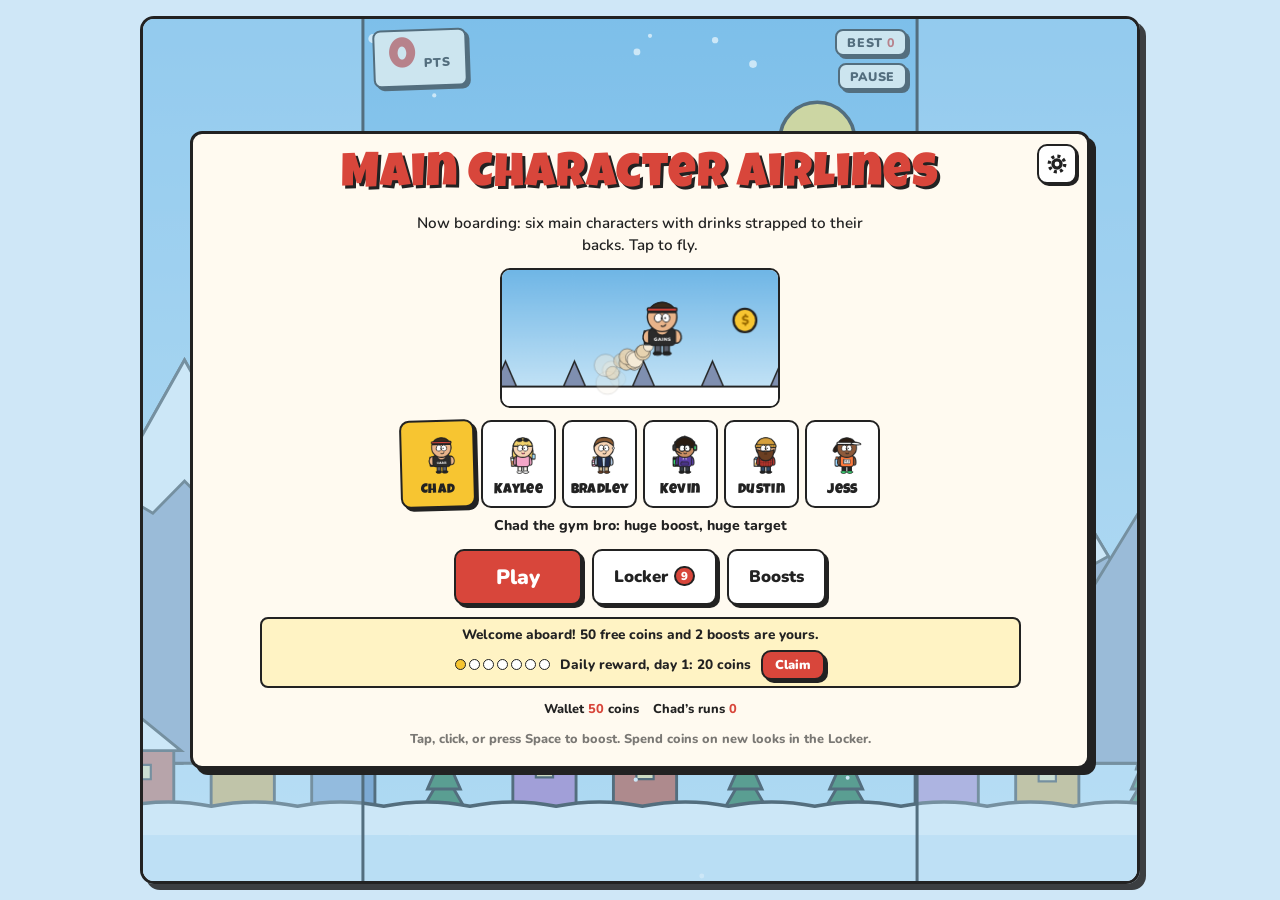
==== index.html @ 9da39dc7 "Playtest build 2026-10-19 03:06" ====
<!doctype html>
<html lang="en">
<head>
<meta charset="utf-8">
<meta name="viewport" content="width=device-width, initial-scale=1, maximum-scale=1, viewport-fit=cover, user-scalable=no">
<title>Main Character Airlines</title>
<meta name="description" content="A one-button arcade game: pick a meme character, strap a drink to your back and fly.">
<meta name="theme-color" content="#6fb6e6">
<link rel="icon" href="icon-512.png" type="image/png">
<link rel="apple-touch-icon" href="icon-512.png">
<link rel="manifest" href="manifest.webmanifest">
<link rel="stylesheet" href="fonts/fonts.css">
<style>
  html { box-sizing: border-box; color-scheme: light; padding-top: env(safe-area-inset-top, 0px); padding-bottom: env(safe-area-inset-bottom, 0px); }
  body { margin: 0; font: 14px system-ui, sans-serif; }
  img { max-width: 100%; }
  [hidden] { display: none !important; }
</style>

<script src="platform.js"></script>
</head>
<body>
<style>
  /* Layout: one full-height construction-paper ski town; HUD paper tags float top, cards float centre. Single committed bright look. */
  :root {
    --sky: #8ec9ee;
    --snow: #ffffff;
    --ink: #222222;
    --paper: #fffaf0;
    --red: #d8463b;
    --gold: #f7c531;
    --muted: #8a8478;
    --font-display: "Luckiest Guy", "Arial Black", Impact, sans-serif;
    --font-body: "Nunito", "Trebuchet MS", system-ui, sans-serif;
    color-scheme: light;
  }
  html, body { height: 100%; }
  /* No double-tap zoom anywhere (menus and lists are their own scroll areas, which don't inherit
     it from the stage). Scrolling still works. */
  html, body, * { touch-action: manipulation; }
  body {
    background: #cfe7f7;
    color: var(--ink);
    font-family: var(--font-body);
    padding-left: max(16px, env(safe-area-inset-left, 0px));
    padding-right: max(16px, env(safe-area-inset-right, 0px));
    padding-block: 16px;
    box-sizing: border-box;
    overflow: hidden;
  }
  .stage {
    position: relative;
    height: 100%;
    max-width: 1000px;
    margin: 0 auto;
    border-radius: 14px;
    overflow: hidden;
    touch-action: manipulation;
    user-select: none;
    -webkit-user-select: none;
    cursor: pointer;
    border: 3px solid var(--ink);
    box-shadow: 6px 6px 0 rgba(34, 34, 34, 0.85);
    box-sizing: border-box;
  }
  canvas#cv { display: block; width: 100%; height: 100%; }
  .hud {
    position: absolute;
    top: 12px; left: 12px; right: 12px;
    display: flex;
    justify-content: space-between;
    align-items: flex-start;
    gap: 10px;
    pointer-events: none;
  }
  .tag {
    background: var(--paper);
    border: 2.5px solid var(--ink);
    border-radius: 8px;
    box-shadow: 3px 3px 0 var(--ink);
  }
  .score {
    display: flex;
    align-items: baseline;
    gap: 8px;
    padding: 4px 14px 2px;
    transform: rotate(-2deg);
  }
  .score strong {
    font-family: var(--font-display);
    font-weight: 400;
    font-size: clamp(1.9rem, 6vw, 2.7rem);
    line-height: 1.1;
    color: var(--red);
    font-variant-numeric: tabular-nums;
  }
  .score span { font-weight: 900; font-size: 0.78rem; letter-spacing: 0.08em; text-transform: uppercase; }
  .meta { display: flex; flex-direction: column; align-items: flex-end; gap: 7px; }
  .meta .tag {
    padding: 3px 10px;
    font-size: 0.78rem;
    font-weight: 900;
    letter-spacing: 0.05em;
    text-transform: uppercase;
    font-variant-numeric: tabular-nums;
  }
  .meta b { color: var(--red); }
  .streak { background: var(--gold); transform: rotate(2deg); }
  .streak b { color: var(--ink); }
  .sound { pointer-events: auto; font: inherit; color: var(--ink); cursor: pointer; }
  .hud .left, .hud .meta .tag:not(.sound) { transition: opacity 0.18s ease; }
  .hud.dim .left, .hud.dim .meta .tag:not(.sound) { opacity: 0.25; }
  .card {
    position: absolute;
    inset: 0;
    display: grid;
    place-items: center;
    padding: 16px;
    overflow-y: auto;
    background: rgba(142, 201, 238, 0.45);
  }
  .card-inner {
    display: flex;
    flex-direction: column;
    align-items: center;
    gap: 12px;
    text-align: center;
    width: min(100%, 900px);
    box-sizing: border-box;
    padding: 18px 16px;
    background: var(--paper);
    border: 3px solid var(--ink);
    border-radius: 12px;
    box-shadow: 6px 6px 0 var(--ink);
  }
  #overCard .card-inner { width: min(100%, 560px); }
  .card h1, .card h2 {
    font-family: var(--font-display);
    font-weight: 400;
    margin: 0;
    line-height: 1;
    text-wrap: balance;
    letter-spacing: 0.02em;
  }
  .card h1 { font-size: clamp(2rem, 7vw, 3rem); color: var(--red); text-shadow: 3px 3px 0 var(--ink); }
  .card h2 { font-size: clamp(1.5rem, 6vw, 2.1rem); }
  .card p { margin: 0; font-size: 0.98rem; line-height: 1.45; max-width: 52ch; font-weight: 600; }
  .card .quip { font-style: italic; opacity: 0.8; margin-top: -4px; }
  .label { font-weight: 900; font-size: 0.72rem; letter-spacing: 0.1em; text-transform: uppercase; opacity: 0.7; }
  .setup {
    display: grid;
    grid-template-columns: minmax(0, 1fr);
    gap: 16px;
    width: 100%;
  }
  @media (min-width: 760px) { .setup { grid-template-columns: minmax(0, 1fr) minmax(0, 1.1fr); align-items: start; } }
  .side { display: flex; flex-direction: column; gap: 8px; min-width: 0; }
  .crew { display: grid; grid-template-columns: repeat(6, minmax(0, 1fr)); gap: 6px; width: 100%; max-width: 480px; }
  .pick {
    display: flex;
    flex-direction: column;
    align-items: center;
    gap: 1px;
    padding: 6px 4px 8px;
    font: inherit;
    color: var(--ink);
    background: #fff;
    border: 2.5px solid var(--ink);
    border-radius: 10px;
    cursor: pointer;
    transition: transform 0.12s ease;
    min-width: 0;
  }
  .pick canvas { width: 48px; height: 54px; }
  .pick strong { font-family: var(--font-display); font-weight: 400; font-size: 0.85rem; letter-spacing: 0.03em; line-height: 1.1; max-width: 100%; overflow-wrap: anywhere; }
  .pick em { font-style: normal; font-size: 0.66rem; font-weight: 900; text-transform: uppercase; letter-spacing: 0.08em; color: var(--red); }
  .pick small { font-size: 0.7rem; font-weight: 700; line-height: 1.25; opacity: 0.75; }
  .pick:hover { transform: translateY(-2px); }
  .pick[aria-pressed="true"] { background: var(--gold); box-shadow: 3px 3px 0 var(--ink); transform: rotate(-1.5deg); }
  @media (max-width: 420px) {
    .crew { grid-template-columns: repeat(3, minmax(0, 1fr)); max-width: 300px; }
    .pick { padding: 3px 2px 5px; }
    .pick canvas { width: 40px; height: 45px; }
    .pick strong { font-size: 0.7rem; overflow-wrap: normal; letter-spacing: 0; }
  }
  .card { overflow-x: hidden; }
  .card .tagline { font-size: 0.95rem; }
  .slot { display: flex; justify-content: center; width: 100%; }
  .card .who { font-size: 0.88rem; font-weight: 800; margin: -4px 0 0; }
  .go.big { font-size: 1.3rem; padding: 12px 40px; }
  .locker-head { display: flex; justify-content: space-between; align-items: center; gap: 12px; width: 100%; }
  .tabs { overflow-x: auto; scrollbar-width: none; }
  .tabs::-webkit-scrollbar { display: none; }
  .tab { flex: none; }
  .stage { -webkit-tap-highlight-color: transparent; }
  body { -webkit-user-select: none; user-select: none; -webkit-touch-callout: none; }
  textarea { -webkit-user-select: text; user-select: text; }
  .card-inner.narrow { width: min(100%, 440px); }
  .settings { display: grid; grid-template-columns: repeat(3, minmax(0, 1fr)); gap: 8px; width: 100%; }
  @media (max-width: 420px) { .settings { grid-template-columns: 1fr; } }
  .settings .ghost { font-size: 0.9rem; padding: 10px 8px; }
  .settings .ghost[aria-pressed="false"] { background: #ece7dc; color: var(--muted); }
  .card .stats { font-size: 0.8rem; font-weight: 700; opacity: 0.75; font-variant-numeric: tabular-nums; }
  .more { width: 100%; text-align: left; font-size: 0.85rem; font-weight: 700; }
  .more summary { cursor: pointer; font-weight: 900; padding: 4px 0; }
  .card .more p { font-size: 0.82rem; margin: 6px 0 0; max-width: none; }
  .more textarea {
    width: 100%;
    box-sizing: border-box;
    height: 70px;
    margin: 8px 0;
    padding: 6px;
    font: 600 0.75rem/1.3 ui-monospace, Menlo, Consolas, monospace;
    color: var(--ink);
    background: #ffffff;
    border: 2px solid var(--ink);
    border-radius: 8px;
    resize: vertical;
  }
  .links { display: flex; flex-wrap: wrap; gap: 14px; justify-content: center; }
  .link { font: inherit; font-weight: 800; font-size: 0.85rem; background: none; border: 0; padding: 4px; color: var(--ink); text-decoration: underline; cursor: pointer; }
  .link.danger { color: var(--red); }
  .card .note { font-size: 0.82rem; font-weight: 800; color: var(--red); min-height: 1.1em; }
  .info { text-align: left; max-height: 50vh; overflow-y: auto; width: 100%; }
  .card .info p { font-size: 0.88rem; line-height: 1.5; margin: 0 0 10px; max-width: none; }
  .link:focus-visible, .more summary:focus-visible, .more textarea:focus-visible { outline: 3px solid var(--red); outline-offset: 2px; }
  .ch.place { flex-direction: row; gap: 10px; align-items: flex-start; }
  .place canvas.thumb { width: 96px; height: 54px; flex: none; border: 2px solid var(--ink); border-radius: 6px; }
  .place-body { display: flex; flex-direction: column; gap: 4px; min-width: 0; flex: 1; }
  .row-left { display: flex; flex-wrap: wrap; gap: 6px; margin-top: 2px; }
  .row-left .go, .row-left .ghost { font-size: 0.82rem; padding: 6px 12px; box-shadow: 2px 2px 0 var(--ink); }
  #infoActions:empty { display: none; }
  .adbtn {
    display: inline-flex;
    align-items: center;
    gap: 8px;
    font: inherit;
    font-weight: 900;
    font-size: 1rem;
    padding: 10px 18px;
    color: var(--ink);
    background: var(--gold);
    border: 2.5px solid var(--ink);
    border-radius: 10px;
    box-shadow: 3px 3px 0 var(--ink);
    cursor: pointer;
  }
  .adbtn:active { transform: translate(2px, 2px); box-shadow: 1px 1px 0 var(--ink); }
  .adbtn:focus-visible { outline: 3px solid var(--red); outline-offset: 3px; }
  .trackbtn {
    align-self: flex-start;
    font: inherit;
    font-weight: 800;
    font-size: 0.78rem;
    padding: 5px 12px;
    color: var(--ink);
    background: #ffffff;
    border: 2px solid var(--ink);
    border-radius: 999px;
    cursor: pointer;
  }
  .trackbtn.on { background: var(--gold); box-shadow: 2px 2px 0 var(--ink); }
  .trackbtn:focus-visible { outline: 3px solid var(--red); outline-offset: 2px; }
  .card .chhint { font-size: 0.8rem; margin: 0; max-width: none; opacity: 0.8; }
  .card .tracking { display: flex; align-items: center; gap: 8px; flex-wrap: wrap; justify-content: center; font-size: 0.82rem; font-weight: 800; margin: -4px 0 0; max-width: none; }
  .adtag { font-size: 0.65rem; letter-spacing: 0.08em; color: #ffffff; background: var(--ink); border-radius: 4px; padding: 2px 5px; }
  body.capture { padding: 0 !important; }
  .capture .stage { border: 0; border-radius: 0; box-shadow: none; max-width: none; }
  .capture-clean .hud, .capture-clean .card { display: none !important; }
  @media (max-width: 420px) { .place canvas.thumb { width: 72px; height: 41px; } }
  .custom { text-align: left; gap: 10px; }
  #preview {
    display: block;
    width: 280px;
    max-width: 100%;
    aspect-ratio: 280 / 140;
    height: auto;
    align-self: center;
    border: 2.5px solid var(--ink);
    border-radius: 10px;
    box-sizing: border-box;
  }
  .bank {
    align-self: center;
    font-size: 0.8rem;
    font-weight: 800;
    font-variant-numeric: tabular-nums;
    display: flex;
    gap: 6px;
    align-items: center;
    flex-wrap: wrap;
    justify-content: center;
  }
  .bank b { color: var(--red); }
  .bank { flex-direction: column; gap: 4px; }
  .bankrow { display: flex; gap: 6px; align-items: center; flex-wrap: wrap; justify-content: center; }
  .meter { width: 120px; height: 8px; border: 2px solid var(--ink); border-radius: 999px; background: #fff; overflow: hidden; }
  .meter i { display: block; height: 100%; background: var(--gold); }
  .tabs { display: flex; gap: 4px; border-bottom: 2.5px solid var(--ink); }
  .tab {
    font: inherit;
    font-weight: 900;
    font-size: 0.82rem;
    padding: 6px 12px 4px;
    color: var(--ink);
    background: #eee6d6;
    border: 2.5px solid var(--ink);
    border-bottom: 0;
    border-radius: 8px 8px 0 0;
    cursor: pointer;
    margin-bottom: -2.5px;
  }
  .tab[aria-selected="true"] { background: var(--paper); padding-bottom: 6.5px; }
  .panel { display: flex; flex-direction: column; gap: 10px; min-height: 120px; }
  .opt { display: flex; flex-direction: column; gap: 6px; }
  .chips { display: flex; flex-wrap: wrap; gap: 6px; }
  .chip {
    display: inline-flex;
    align-items: center;
    gap: 6px;
    padding: 4px 10px;
    font: inherit;
    font-weight: 800;
    font-size: 0.8rem;
    color: var(--ink);
    background: #fff;
    border: 2px solid var(--ink);
    border-radius: 999px;
    cursor: pointer;
  }
  .chip[aria-pressed="true"] { background: var(--gold); box-shadow: 2px 2px 0 var(--ink); }
  .chip.locked { background: #ece7dc; color: var(--muted); border-style: dashed; }
  .chip.locked .cost { color: var(--ink); font-size: 0.7rem; font-variant-numeric: tabular-nums; }
  .chip canvas { width: 40px; height: 16px; flex: none; }
  .chip canvas.coin { width: 18px; height: 18px; }
  .chip.locked canvas { opacity: 0.45; }
  .chip.locked.buyable { background: #fff4cc; border-style: solid; color: var(--ink); }
  .buybtn { margin-left: 6px; padding: 4px 12px; font-size: 0.8rem; }
  .chip.trying, .ch.trying, .tile.trying { outline: 3px solid #ffd23f; outline-offset: 1px; }
  /* Rarity: the border colour says how special a coin item is */
  .chip.r-rare { border-color: #3c7fd1; }
  .chip.r-epic { border-color: #8a4fd8; }
  .chip.r-legendary { border-color: #c99a06; background-image: linear-gradient(110deg, transparent 30%, rgba(255, 215, 64, 0.35) 45%, transparent 60%); background-size: 250% 100%; animation: shimmer 2.4s linear infinite; }
  .chip.r-rare, .chip.r-epic, .chip.r-legendary { border-width: 2.5px; }
  @keyframes shimmer { from { background-position: 120% 0; } to { background-position: -120% 0; } }
  @media (prefers-reduced-motion: reduce) { .chip.r-legendary { animation: none; } }
  .rarity-key { display: flex; flex-wrap: wrap; gap: 4px 10px; font-size: 0.68rem; font-weight: 800; color: var(--muted); padding: 0 10px 6px; }
  .rarity-key b { font-weight: 900; }
  .rarity-key .rare { color: #3c7fd1; } .rarity-key .epic { color: #8a4fd8; } .rarity-key .legendary { color: #b08300; }
  /* Colour families: one chip per item; its colours are picked from a dropdown under the list */
  .famchip.locked { border-style: dashed; }
  .chip .famn.complete { color: #2f7a46; }
  .chip.complete:not([aria-pressed="true"]):not(.famsel) { background: #eef7ea; }
  .listhead { display: flex; flex-wrap: wrap; align-items: baseline; justify-content: space-between; gap: 2px 10px; font-size: 0.75rem; font-weight: 800; }
  .listhead .readyn { color: var(--red); }
  .listhead .rarity-key { padding: 0; }
  .headbtns { display: flex; gap: 8px; align-items: center; }
  .crewtoggle { display: none; }
  @media (max-width: 480px) {
    .crewtoggle { display: inline-block; padding: 6px 12px; font-size: 0.85rem; }
    #lockerCard .side { position: relative; }
    /* Character tiles live behind the Switch button and open over the preview */
    #lockerCard .lockercrew { display: none; }
    #lockerCard .crew-open .lockercrew { display: flex; position: absolute; top: 0; left: 0; right: 0; z-index: 5; padding: 6px; box-sizing: border-box;
      background: var(--paper); border: 2.5px solid var(--ink); border-radius: 10px; box-shadow: 3px 3px 0 var(--ink); }
    #lockerCard .bank { flex-direction: row; gap: 4px 14px; }
    /* Today's deal on one line */
    .deal { flex-wrap: nowrap; text-align: left; }
    .deal strong { white-space: nowrap; }
    .deal span { flex: 1; min-width: 0; white-space: nowrap; overflow: hidden; text-overflow: ellipsis; }
    .deal button { flex: none; }
  }
  /* Phones: colour picker on one line, and no rarity key, so more items fit */
  @media (max-width: 480px) {
    .colorrow { flex-wrap: nowrap; }
    .colorrow .label { white-space: nowrap; overflow: hidden; text-overflow: ellipsis; max-width: 42%; }
    .colorrow select { flex: 1; min-width: 0; }
    .listhead .rarity-key { display: none; }
  }
  .famchip.locked.buyable { border-style: solid; }
  /* The country and colour pickers stay pinned at the top of the list while it scrolls */
  .chscroll > .flagrow { position: sticky; top: 0; z-index: 2; background: var(--paper); padding: 4px 0; }
  .chscroll > .flagrow + .flagrow { top: 38px; }
  .famchip .famn { font-size: 0.66rem; font-weight: 900; color: var(--muted); }
  .famchip.famsel { background: var(--gold); box-shadow: 2px 2px 0 var(--ink); }
  .famchip.famsel .famn { color: var(--ink); }
  .chip .cost s { opacity: 0.6; margin-right: 2px; }
  .chip.dealchip { border-color: var(--red); border-style: solid; }
  /* Today's deal, in the Locker */
  .deal { display: flex; flex-wrap: wrap; align-items: center; justify-content: center; gap: 4px 8px; background: #ffe3dc; border: 2px solid var(--ink); border-radius: 8px; padding: 6px 10px; font-weight: 800; font-size: 0.8rem; text-align: center; }
  .deal strong { font-family: var(--font-display); font-weight: 400; color: var(--red); letter-spacing: 0.03em; }
  .deal button { padding: 4px 12px; font-size: 0.78rem; }
  /* Places as a grid of tiles */
  .tiles { display: grid; grid-template-columns: repeat(auto-fill, minmax(118px, 1fr)); gap: 8px; }
  .tile { display: flex; flex-direction: column; gap: 3px; align-items: stretch; text-align: left; padding: 5px; font: inherit; color: var(--ink);
    background: #ffffff; border: 2px solid var(--ink); border-radius: 8px; cursor: pointer; min-width: 0; }
  .tile canvas.thumb { width: 100%; height: auto; aspect-ratio: 96 / 54; border: 1.5px solid var(--ink); border-radius: 5px; }
  .tile strong { font-family: var(--font-display); font-weight: 400; font-size: 0.82rem; letter-spacing: 0.02em; line-height: 1.1; }
  .tile .tile-state { font-size: 0.68rem; font-weight: 900; color: var(--muted); }
  .tile.using { background: var(--gold); box-shadow: 2px 2px 0 var(--ink); }
  .tile.using .tile-state { color: var(--ink); }
  .tile.locked { background: #ece7dc; border-style: dashed; }
  .tile.locked canvas { opacity: 0.7; }
  .tile.buyable { background: #fff4cc; border-style: solid; }
  .tile:focus-visible { outline: 3px solid var(--red); outline-offset: 2px; }
  .fold.yours > .tiles { max-height: none; overflow: visible; }
  .lockmsg .ghost, .lockmsg .go, .lockmsg .adbtn { margin: 4px 0 0 6px; padding: 4px 12px; font-size: 0.8rem; }
  /* Challenge progress */
  .ch-who { font-size: 0.64rem; font-weight: 900; letter-spacing: 0.06em; text-transform: uppercase; color: var(--muted); margin-left: 6px; }
  .ch-prog { display: flex; align-items: center; gap: 8px; font-size: 0.72rem; font-weight: 800; font-variant-numeric: tabular-nums; }
  .ch-prog .meter { width: 140px; }
  .fold { border: 2px solid var(--ink); border-radius: 8px; background: #fffaf0; }
  .fold > summary { cursor: pointer; list-style: none; display: flex; flex-wrap: wrap; align-items: baseline; gap: 4px 8px; padding: 7px 10px; font-weight: 900; font-size: 0.8rem; }
  .fold > summary::-webkit-details-marker { display: none; }
  .fold > summary::before { content: '▸'; display: inline-block; transition: transform 0.15s; }
  .fold[open] > summary::before { transform: rotate(90deg); }
  .fold > summary .foldhint { font-weight: 700; font-size: 0.7rem; color: var(--muted); }
  .fold > .chips, .fold > .chcol { padding: 0 10px 10px; }
  .fold.yours { background: #ffffff; }
  .fold.yours > .chips, .fold.yours > .chcol { max-height: 190px; overflow-y: auto; padding-top: 2px; }
  .dot { width: 12px; height: 12px; border-radius: 50%; border: 1.5px solid var(--ink); flex: none; }
  .sig { font-size: 0.62rem; font-weight: 900; letter-spacing: 0.08em; text-transform: uppercase; color: var(--red); }
  /* Padding leaves room for the selected ring, which would otherwise be clipped by the scrolling list */
  .swatches { display: flex; flex-wrap: wrap; gap: 10px; padding: 6px; }
  .swatch { width: 30px; height: 30px; padding: 0; border-radius: 50%; border: 2.5px solid var(--ink); cursor: pointer; }
  .swatch[aria-pressed="true"] { box-shadow: 0 0 0 3px var(--paper), 0 0 0 5.5px var(--ink); }
  .flagrow { display: flex; align-items: center; gap: 8px; flex-wrap: wrap; }
  .flagrow select {
    font: inherit;
    font-weight: 800;
    font-size: 0.85rem;
    padding: 5px 8px;
    border: 2px solid var(--ink);
    border-radius: 8px;
    background: #fff;
    color: var(--ink);
    max-width: 100%;
  }
  /* Fixed height: the Locker never grows when a message, colour dropdown or buttons appear */
  .lockmsg { font-size: 0.8rem; font-weight: 800; color: var(--red); height: 6.6em; overflow-y: auto; margin: 0; }
  .rank {
    font-family: var(--font-display);
    font-size: 1.05rem;
    letter-spacing: 0.04em;
    background: var(--gold);
    border: 2.5px solid var(--ink);
    padding: 4px 12px 1px;
    border-radius: 6px;
    transform: rotate(-2deg);
  }
  .tally { display: flex; gap: 24px; font-variant-numeric: tabular-nums; }
  .tally div { display: flex; flex-direction: column; gap: 2px; }
  .tally span { font-size: 0.72rem; font-weight: 900; text-transform: uppercase; letter-spacing: 0.1em; opacity: 0.6; }
  .tally strong { font-family: var(--font-display); font-weight: 400; font-size: 2.1rem; }
  .coinline { font-weight: 800; font-size: 0.9rem; font-variant-numeric: tabular-nums; }
  .card .stageline { font-size: 0.85rem; font-weight: 800; margin: -4px 0 0; }
  @media (max-height: 700px) { #overCard .card-inner { gap: 6px; padding-top: 10px; padding-bottom: 10px; } }
  .unlocks {
    background: #fff3c4;
    border: 2.5px solid var(--ink);
    border-radius: 8px;
    padding: 8px 12px;
    font-weight: 800;
    font-size: 0.85rem;
    line-height: 1.4;
    max-width: 44ch;
  }
  .unlocks strong { font-family: var(--font-display); font-weight: 400; font-size: 1rem; color: var(--red); display: block; letter-spacing: 0.03em; }
  .row { display: flex; flex-wrap: wrap; gap: 10px; justify-content: center; }
  .go, .ghost {
    font: inherit;
    font-weight: 900;
    font-size: 1.05rem;
    border-radius: 10px;
    padding: 10px 20px;
    cursor: pointer;
    border: 2.5px solid var(--ink);
    box-shadow: 3px 3px 0 var(--ink);
    transition: transform 0.12s ease, box-shadow 0.12s ease;
  }
  .go { background: var(--red); color: #fff; }
  .ghost { background: #fff; color: var(--ink); }
  .go:active, .ghost:active { transform: translate(2px, 2px); box-shadow: 1px 1px 0 var(--ink); }
  .go:focus-visible, .ghost:focus-visible, .pick:focus-visible, .chip:focus-visible, .swatch:focus-visible, .tab:focus-visible, .sound:focus-visible, .flagrow select:focus-visible { outline: 3px solid var(--red); outline-offset: 3px; }
  .hint { font-size: 0.8rem; font-weight: 800; opacity: 0.6; }
  .daily { display: flex; flex-wrap: wrap; align-items: center; justify-content: center; gap: 6px 10px; background: #fff3c4; border: 2px solid var(--ink); border-radius: 8px; padding: 6px 10px; font-weight: 800; font-size: 0.85rem; }
  .daily .days { display: flex; gap: 3px; }
  .daily .days i { width: 9px; height: 9px; border-radius: 50%; border: 1.5px solid var(--ink); background: #ffffff; }
  .daily .days i.on { background: var(--gold); }
  .daily button { padding: 4px 12px; font-size: 0.8rem; }
  .daily .dealtag { color: var(--red); font-family: var(--font-display); font-weight: 400; letter-spacing: 0.03em; }
  .daily s { opacity: 0.6; }
  .badge { display: inline-grid; place-items: center; min-width: 20px; height: 20px; padding: 0 5px; margin-left: 6px; box-sizing: border-box;
    border-radius: 999px; border: 2px solid var(--ink); background: var(--red); color: #ffffff; font-size: 0.72rem; font-weight: 900; vertical-align: 2px; }
  .pulse { animation: pulse 1.3s ease-in-out infinite; }
  .badge.gold { background: var(--gold); color: var(--ink); }
  .card .boosthint { font-size: 0.82rem; margin: -4px 0 0; }
  .boostlist { display: flex; flex-direction: column; gap: 6px; width: 100%; max-height: clamp(120px, calc(100dvh - 300px), 400px); overflow-y: auto; padding: 2px 4px 2px 2px; box-sizing: border-box; }
  .boostrow { display: grid; grid-template-columns: 34px minmax(0, 1fr) auto; gap: 8px; align-items: center; text-align: left;
    background: #ffffff; border: 2px solid var(--ink); border-radius: 8px; padding: 6px 8px; }
  .boostrow.on { background: #fff4cc; box-shadow: 2px 2px 0 var(--ink); }
  .boosticon { width: 30px; height: 30px; border-radius: 50%; border: 2px solid var(--ink); display: grid; place-items: center; color: var(--ink); }
  .boosttext strong { font-family: var(--font-display); font-weight: 400; font-size: 0.95rem; letter-spacing: 0.02em; display: block; }
  .card .boosttext small { display: block; font-size: 0.72rem; font-weight: 700; opacity: 0.8; line-height: 1.3; }
  .boostbtns { display: flex; gap: 6px; align-items: center; }
  .boostbtns .owned { font-weight: 900; font-size: 0.8rem; min-width: 24px; text-align: right; font-variant-numeric: tabular-nums; }
  .boostbtns button { padding: 4px 10px; font-size: 0.78rem; box-shadow: 2px 2px 0 var(--ink); display: inline-flex; align-items: center; gap: 3px; }
  .boostbtns button:disabled { opacity: 0.45; cursor: default; }
  /* Short phones: a two-line title and a smaller preview keep the home screen on one screen */
  @media (max-width: 480px) and (max-height: 700px) {
    #startCard h1 { font-size: 1.55rem; }
    #startCard #preview { width: 170px; }
  }
  @media (max-width: 480px) {
    /* Play, Locker and Boosts share one row on phones */
    .home .row { flex-wrap: nowrap; gap: 6px; }
    .home .go.big { padding: 10px 18px; font-size: 1.1rem; }
    .home .row .ghost { padding: 10px 10px; font-size: 0.95rem; }
    .boostrow { grid-template-columns: 30px minmax(0, 1fr); }
    .boostbtns { grid-column: 2; justify-content: flex-start; }
  }
  @keyframes pulse { 0%, 100% { transform: scale(1); } 50% { transform: scale(1.07); } }
  @media (prefers-reduced-motion: reduce) { .pulse { animation: none; } }
  /* Home: settings is a corner button; wallet and runs share a line */
  .card-inner.home { position: relative; }
  .gear { position: absolute; top: 10px; right: 10px; width: 40px; height: 40px; display: grid; place-items: center; padding: 0;
    background: #ffffff; color: var(--ink); border: 2.5px solid var(--ink); border-radius: 10px; box-shadow: 2px 2px 0 var(--ink); cursor: pointer; }
  .gear:active { transform: translate(2px, 2px); box-shadow: 0 0 0 var(--ink); }
  .gear:focus-visible { outline: 3px solid var(--red); outline-offset: 3px; }
  #startCard .bank { flex-direction: row; gap: 4px 14px; }
  .card-inner.home h1 { padding: 0 44px; }
  /* Locker: the character tiles sit under the preview so you can switch without leaving */
  .lockercrew { width: 100%; display: flex; justify-content: center; }
  .lockercrew .crew { max-width: 340px; gap: 4px; grid-template-columns: repeat(6, minmax(0, 1fr)); }
  .lockercrew .pick { padding: 3px 2px 4px; border-width: 2px; }
  .lockercrew .pick canvas { width: 36px; height: 40px; }
  .lockercrew .pick strong { font-size: 0.62rem; letter-spacing: 0; overflow-wrap: normal; }
  /* Game over: progress toward the next thing to buy */
  .goal { display: flex; flex-direction: column; align-items: center; gap: 4px; font-weight: 800; font-size: 0.82rem; }
  .goal .meter { width: 200px; height: 12px; }
  .goal .ready { color: #2f7a46; }
  .goal .helprow { gap: 8px; }
  .goal .helprow button { padding: 6px 14px; font-size: 0.85rem; }
  /* Every Locker tab gets the same list height, so the Locker never changes size when you switch tabs */
  #panel { min-height: 0; }
  #panel > .chscroll { height: 260px; max-height: none; }
  /* Phones: Locker tabs become a 3 x 2 grid so none are hidden off the side */
  @media (max-width: 480px), (min-width: 760px) and (max-width: 900px) {
    .tabs { display: grid; grid-template-columns: repeat(3, minmax(0, 1fr)); gap: 4px; border-bottom: 0; overflow: visible; }
    .tab { border-bottom: 2.5px solid var(--ink); border-radius: 8px; margin-bottom: 0; padding: 6px 4px; }
    .tab[aria-selected="true"] { background: var(--gold); padding-bottom: 6px; box-shadow: 2px 2px 0 var(--ink); }
  }
  @media (max-width: 480px) {
    .daily .days { display: none; }
    .card .tagline { display: none; }
    .home #preview { width: 230px; }
    #lockerCard #preview { width: 230px; }
    /* The item list shrinks on short phones so the whole Locker fits */
    #panel > .chscroll { height: clamp(140px, calc(100dvh - 486px), 380px); }
    /* Messages pop up over the bottom of the list, so the list gets the room */
    #lockerCard .custom { position: relative; }
    .lockmsg { position: absolute; left: 0; right: 0; bottom: 0; height: auto; max-height: 55%; overflow-y: auto; z-index: 6;
      background: var(--paper); border: 2.5px solid var(--ink); border-radius: 10px; padding: 8px 10px; box-shadow: 0 -3px 0 rgba(0, 0, 0, 0.08); box-sizing: border-box; }
    .lockmsg:empty { display: none; }
    .deal { padding: 4px 8px; font-size: 0.72rem; gap: 2px 6px; }
    .deal button { padding: 2px 10px; font-size: 0.72rem; }
  }
  @media (max-height: 700px) {
    .homehint { display: none; }

  }
  /* Short desktop frames: the item list gives up room for the second row of tabs */
  @media (max-height: 640px) and (min-width: 481px) {
    #panel > .chscroll { height: clamp(100px, calc(100dvh - 355px), 260px); }
  }
  /* Short phones: one-line wallet, smaller preview, no names under the switcher tiles */
  @media (max-width: 480px) and (max-height: 700px) {
    #lockerCard .bank { flex-direction: row; gap: 4px 14px; }
    #lockerCard #preview { width: 150px; }
    #lockerCard .locker-head .go { padding: 6px 16px; font-size: 0.95rem; }
    #lockerCard h2 { font-size: 1.4rem; }
    .tab { padding: 4px 4px; }
    .lockmsg { font-size: 0.74rem; }
    .lockercrew .pick strong { display: none; }
    #panel > .chscroll { height: clamp(110px, calc(100dvh - 436px), 300px); }
  }
  /* Short screens (small laptops, game-site frames, landscape phones): tighten the home screen */
  @media (max-height: 780px) {
    .card { padding: 8px; }
    .card-inner { gap: 8px; padding: 12px 14px; }
    .card .tagline { display: none; }
    .card h1 { font-size: clamp(1.7rem, 5vw, 2.4rem); }
    .home #preview { width: 220px; }
    .go.big { padding: 9px 34px; font-size: 1.2rem; }
    .pick canvas { width: 40px; height: 45px; }
  }
  @media (max-height: 640px) {
    .homehint { display: none; }
    .home .slot { display: none; }
    #lockerCard .lockercrew { display: none; }
  }
  .copied { font-size: 0.85rem; font-weight: 800; color: var(--red); min-height: 1.2em; margin: -4px 0 0; }
  @media (prefers-reduced-motion: reduce) { .pick, .go, .ghost { transition: none; } }
  .left { display: flex; flex-direction: column; align-items: flex-start; gap: 8px; }
  .tracker { display: flex; flex-direction: column; gap: 4px; padding: 5px 10px 6px; transform: rotate(-1deg); }
  .tracker small { font-size: 0.64rem; font-weight: 900; letter-spacing: 0.08em; text-transform: uppercase; }
  .seq { display: flex; gap: 4px; flex-wrap: wrap; }
  .seq i {
    width: 15px; height: 15px;
    box-sizing: border-box;
    border-radius: 50%;
    border: 2px solid var(--ink);
    display: inline-grid;
    place-items: center;
    font-style: normal;
    font-size: 10px;
    font-weight: 900;
    line-height: 1;
  }
  .seq i.c { background: var(--gold); }
  .seq i.m { background: #ffffff; }
  .seq i.m::after { content: "\00d7"; }
  .tracker .seq i { opacity: 0.35; }
  .tracker .seq i.hit { opacity: 1; box-shadow: 0 0 0 2px #3fae5a; }
  .chscroll { display: flex; flex-direction: column; gap: 10px; max-height: 280px; overflow-y: auto; padding-right: 4px; }
  .chcol { display: flex; flex-direction: column; gap: 6px; }
  .ch { border: 2px solid var(--ink); border-radius: 8px; background: #ffffff; padding: 7px 10px; display: flex; flex-direction: column; gap: 4px; }
  .ch.done { background: #e6f5e1; }
  .ch-head { display: flex; justify-content: space-between; gap: 8px; align-items: baseline; }
  .ch-head strong { font-family: var(--font-display); font-weight: 400; font-size: 1rem; letter-spacing: 0.03em; }
  .ch-state { font-size: 0.68rem; font-weight: 900; text-transform: uppercase; letter-spacing: 0.06em; color: var(--muted); white-space: nowrap; }
  .ch.done .ch-state { color: #2f7a46; }
  .card .ch p { font-size: 0.8rem; margin: 0; font-weight: 700; max-width: none; line-height: 1.35; }
  .ch small { font-size: 0.72rem; font-weight: 800; color: var(--red); }
</style>

<div class="stage" id="stage">
  <canvas id="cv"></canvas>
  <div class="hud">
    <div class="left">
      <div class="tag score"><strong id="score">0</strong><span>pts</span></div>
      <div class="tag tracker" id="tracker" hidden><small id="trackerName"></small><div class="seq" id="trackerSeq"></div></div>
    </div>
    <div class="meta">
      <div class="tag">Best <b id="best">0</b></div>
      <div class="tag streak" id="streakChip" hidden>Combo <b id="streak">x2</b></div>
      <button class="tag sound" id="pauseBtn" type="button">Pause</button>
    </div>
  </div>

  <div class="card" id="startCard">
    <div class="card-inner home">
      <button class="gear" id="settingsBtn" type="button" aria-label="Settings" title="Settings"><svg viewBox="0 0 24 24" width="22" height="22" aria-hidden="true"><circle cx="12" cy="12" r="8.5" fill="none" stroke="currentColor" stroke-width="3.6" stroke-dasharray="3.3 3.4"/><circle cx="12" cy="12" r="6.2" fill="currentColor"/><circle cx="12" cy="12" r="2.6" fill="#ffffff"/></svg></button>
      <h1>Main Character Airlines</h1>
      <p class="tagline">Now boarding: six main characters with drinks strapped to their backs. Tap to fly.</p>
      <div class="slot" id="homeSlot">
        <canvas id="preview" aria-label="Preview of your character, trail and coin"></canvas>
      </div>
      <div class="crew" id="crew" role="group" aria-label="Pick your character"></div>
      <p class="who" id="who"></p>
      <p class="tracking" id="trackingLine" hidden></p>
      <div class="row">
        <button class="go big" id="startBtn" type="button">Play</button>
        <button class="ghost" id="lockerBtn" type="button">Locker</button>
        <button class="ghost" id="boostsBtn" type="button">Boosts</button>
      </div>
      <div class="daily" id="dailyBox" hidden></div>
      <div class="bank bankline"></div>
      <div class="hint homehint">Tap, click, or press Space to boost. Spend coins on new looks in the Locker.</div>
      <div class="hint" id="voiceHint" hidden></div>
    </div>
  </div>

  <div class="card" id="lockerCard" hidden>
    <div class="card-inner">
      <div class="locker-head">
        <h2 id="lockerTitle">Locker</h2>
        <div class="headbtns">
          <button class="ghost crewtoggle" id="crewToggle" type="button" aria-expanded="false" aria-controls="lockerCrew">Switch</button>
          <button class="go" id="lockerDone" type="button">Done</button>
        </div>
      </div>
      <div class="setup">
        <div class="side">
          <div class="slot" id="lockerSlot"></div>
          <div class="bank bankline"></div>
          <div class="deal" id="dealBox" hidden></div>
          <div class="lockercrew" id="lockerCrew"></div>
        </div>
        <div class="side custom">
          <div class="tabs" role="tablist" aria-label="Customize">
            <button class="tab" role="tab" type="button" id="tab-outfit" data-tab="outfit" aria-selected="true">Outfit</button>
            <button class="tab" role="tab" type="button" id="tab-extras" data-tab="extras" aria-selected="false">Extras</button>
            <button class="tab" role="tab" type="button" id="tab-trail" data-tab="trail" aria-selected="false">Trail</button>
            <button class="tab" role="tab" type="button" id="tab-coins" data-tab="coins" aria-selected="false">Coins</button>
            <button class="tab" role="tab" type="button" id="tab-places" data-tab="places" aria-selected="false">Places</button>
            <button class="tab" role="tab" type="button" id="tab-challenges" data-tab="challenges" aria-selected="false">Challenges</button>
          </div>
          <div class="panel" id="panel" role="tabpanel"></div>
          <p class="lockmsg" id="lockMsg" aria-live="polite"></p>
        </div>
      </div>
    </div>
  </div>

  <div class="card" id="overCard" hidden>
    <div class="card-inner">
      <h2 id="overTitle">Face-planted in the snow</h2>
      <p class="quip" id="quip"></p>
      <div class="rank" id="rank">Tutorial level</div>
      <p class="stageline" id="stageLine"></p>
      <div class="tally">
        <div><span>Score</span><strong id="finalScore">0</strong></div>
        <div><span>Best</span><strong id="finalBest">0</strong></div>
      </div>
      <div class="coinline" id="coinLine"></div>
      <div class="goal" id="goalBox" hidden></div>
      <div class="unlocks" id="chDone" hidden></div>
      <div class="unlocks" id="unlocks" hidden></div>
      <div class="row adrow" id="adRow" hidden>
        <button class="adbtn" id="continueBtn" type="button"><span class="adtag">AD</span> Keep going</button>
        <button class="adbtn" id="doubleBtn" type="button"><span class="adtag">AD</span> Double coins</button>
      </div>
      <div class="row">
        <button class="go" id="againBtn" type="button">Run it back</button>
        <button class="ghost" id="switchBtn" type="button">Locker</button>
        <button class="ghost" id="copyBtn" type="button">Share</button>
      </div>
      <p class="copied" id="copied" aria-live="polite"></p>
    </div>
  </div>

  <div class="card" id="settingsCard" hidden>
    <div class="card-inner narrow">
      <h2 id="settingsTitle">Settings</h2>
      <div class="row" id="pauseRow" hidden>
        <button class="go big" id="resumeBtn" type="button">Resume</button>
        <button class="ghost" id="quitBtn" type="button">Quit run</button>
      </div>
      <div class="settings">
        <button class="ghost" id="music" type="button" aria-pressed="true">Music on</button>
        <button class="ghost" id="sound" type="button" aria-pressed="true">Sound on</button>
        <button class="ghost" id="voice" type="button" aria-pressed="true">Voices: real</button>
      </div>
      <p class="stats" id="statsLine"></p>
      <details class="more">
        <summary>Move your progress to another device</summary>
        <p>Copy your save code, then paste it into Settings on the other device and tap Load save code.</p>
        <textarea id="saveCode" aria-label="Save code" spellcheck="false"></textarea>
        <div class="row">
          <button class="ghost" id="saveCopy" type="button">Copy my save code</button>
          <button class="ghost" id="saveLoad" type="button">Load save code</button>
        </div>
      </details>
      <div class="links">
        <button class="link" id="creditsBtn" type="button">Credits</button>
        <button class="link" id="privacyBtn" type="button">Privacy</button>
        <button class="link danger" id="resetBtn" type="button">Reset progress</button>
      </div>
      <p class="note" id="settingsMsg" aria-live="polite"></p>
      <button class="go" id="settingsClose" type="button">Done</button>
    </div>
  </div>

  <div class="card" id="boostsCard" hidden>
    <div class="card-inner narrow">
      <h2>Boosts</h2>
      <p class="boosthint">Buy boosts with coins and switch up to 3 on. Each one is used when your next run starts, and stays on while you have more.</p>
      <div class="bank" id="boostWallet"></div>
      <div class="boostlist" id="boostList"></div>
      <p class="note" id="boostMsg" aria-live="polite"></p>
      <div class="row">
        <button class="adbtn" id="boostAdBtn" type="button" hidden><span class="adtag">AD</span> Free boost</button>
        <button class="go" id="boostsDone" type="button">Done</button>
      </div>
    </div>
  </div>

  <div class="card" id="infoCard" hidden>
    <div class="card-inner narrow">
      <h2 id="infoTitle"></h2>
      <div class="info" id="infoBody"></div>
      <div class="row" id="infoActions"></div>
      <button class="ghost" id="infoClose" type="button">Back</button>
    </div>
  </div>
</div>

<script>
(() => {
  const stage = document.getElementById('stage');
  const cv = document.getElementById('cv');
  const ctx = cv.getContext('2d');
  const $ = id => document.getElementById(id);
  const scoreEl = $('score'), bestEl = $('best'), streakEl = $('streak'), streakChip = $('streakChip');
  const startCard = $('startCard'), overCard = $('overCard'), lockerCard = $('lockerCard');
  const settingsCard = $('settingsCard'), infoCard = $('infoCard'), boostsCard = $('boostsCard');
  const reduceMotion = matchMedia('(prefers-reduced-motion: reduce)').matches;
  const INK = '#222222';
  const PD = Math.min(window.devicePixelRatio || 1, 2);
  const LOCK_SVG = '<svg viewBox="0 0 12 14" width="10" height="12" aria-hidden="true"><rect x="1" y="6" width="10" height="7.5" rx="1.5" fill="currentColor"/><path d="M3.5 6V4.2a2.5 2.5 0 0 1 5 0V6" stroke="currentColor" stroke-width="1.6" fill="none"/></svg>';
  const COIN_SVG = '<svg viewBox="0 0 12 12" width="11" height="11" aria-hidden="true"><circle cx="6" cy="6" r="5" fill="#f7c531" stroke="currentColor" stroke-width="1.4"/></svg>';

  const SKINS = ['#f6d3b3', '#e9b48a', '#c98e63', '#8d5a3b', '#5c3a24'];

  // ---------- The crew ----------
  // "unlock" is the lifetime coin total needed. Missing or 0 means free.
  const CREW = [
    { id: 'chad', name: 'Chad', group: 'Gym bro', perk: 'Huge boost, huge target', look: 'gym', pack: 'shaker',
      top: '#2b2b2b', pants: '#5a5f6b', skin: SKINS[1], hair: '#3a2a1a', accent: '#d8463b', shirtText: 'GAINS',
      grav: 1.08, lift: 1.14, size: 1.15, gapBonus: 1.06,
      outfits: [
        { name: 'Classic', o: {} },
        { name: 'PR day', o: { top: '#3c7fd1', accent: '#ffffff', pants: '#222222', shirtText: 'PR DAY' } },
        { name: 'Bulk season', o: { top: '#d8463b', accent: '#f7c531', pants: '#3a3a3a', hair: '#c9a25a', shirtText: 'BULK' } },
        { name: 'Stringer', unlock: 50, o: { top: '#f7c531', accent: '#222222', pants: '#222222', shirtText: 'SWOLE' } },
        { name: 'Golden era', unlock: 300, o: { top: '#ffffff', accent: '#3c7fd1', pants: '#3c7fd1', hair: '#111111', shirtText: 'GOLD' } }
      ],
      accs: [
        { id: 'chain', name: 'Gold chain' },
        { id: 'lbelt', name: 'Lifting belt' },
        { id: 'aviators', name: 'Aviators', unlock: 100 },
        { id: 'champ', name: 'Champion belt', unlock: 500 }
      ],
      sigTrails: [{ id: 'protein', name: 'Protein puffs' }, { id: 'plates', name: 'Weight plates', unlock: 200 }],
      coin: { id: 'plate45', name: '45 lb plate', unlock: 150 },
      quips: ['Skipped leg day. And the pole.', 'Bro took the L.', 'Rest day, apparently.'] },
    { id: 'kaylee', name: 'Kaylee', group: 'Influencer', perk: 'Floaty, falls slower', look: 'influencer', pack: 'iced',
      top: '#f4a6c8', pants: '#f2efe8', skin: SKINS[0], hair: '#f2d16b', accent: '#222222',
      grav: 0.84, lift: 0.9, size: 1,
      outfits: [
        { name: 'Brunch', o: {} },
        { name: 'Festival', o: { top: '#e9c46a', pants: '#6b8f71', hair: '#b5651d', accent: '#d8463b' } },
        { name: 'Clean girl', o: { top: '#f2efe8', pants: '#c9b48f', hair: '#5a3a22', accent: '#8a5a32' } },
        { name: 'Pilates', unlock: 50, o: { top: '#cdb4db', pants: '#cdb4db', hair: '#3a2a1a', accent: '#ffffff' } },
        { name: 'Red carpet', unlock: 300, o: { top: '#d8463b', pants: '#d8463b', hair: '#111111', accent: '#f7c531' } }
      ],
      accs: [
        { id: 'claw', name: 'Hair claw' },
        { id: 'bucket', name: 'Bucket hat' },
        { id: 'ringlight', name: 'Ring light', unlock: 100 },
        { id: 'verified', name: 'Verified badge', unlock: 500 }
      ],
      sigTrails: [{ id: 'likes', name: 'Likes' }, { id: 'flash', name: 'Paparazzi', unlock: 200 }],
      coin: { id: 'verifiedcoin', name: 'Verified', unlock: 150 },
      quips: ["Didn't even get the shot.", 'This is not going on the grid.', 'Unfollowing gravity.'] },
    { id: 'bradley', name: 'Bradley', group: 'Finance bro', perk: 'Coins worth double', look: 'finance', pack: 'bottle',
      top: '#bcd6f2', vest: '#1f2c4d', pants: '#c9b48f', skin: SKINS[0], hair: '#8a5a32', accent: '#ffffff',
      grav: 1.05, lift: 1, size: 1, coinMult: 2,
      outfits: [
        { name: 'Midtown', o: {} },
        { name: 'Casual Friday', o: { top: '#ffffff', vest: '#6b6f75', pants: '#2f4a6b' } },
        { name: 'Hamptons', o: { top: '#f4a6c8', vest: '#2f6b3a', pants: '#ffffff', hair: '#e0c068' } },
        { name: 'Quarter zip', unlock: 50, o: { top: '#9aa7b8', vest: '#9aa7b8', pants: '#3a3a3a' } },
        { name: 'Corner office', unlock: 300, o: { top: '#ffffff', vest: '#151515', pants: '#151515', hair: '#222222' } }
      ],
      accs: [
        { id: 'wayfarers', name: 'Shades' },
        { id: 'phonecall', name: 'On a call' },
        { id: 'watch', name: 'Gold watch', unlock: 100 },
        { id: 'briefcase', name: 'Briefcase', unlock: 500 }
      ],
      sigTrails: [{ id: 'stonks', name: 'Stonks' }, { id: 'goldbar', name: 'Gold bars', unlock: 200 }],
      coin: { id: 'bull', name: 'Bull market', unlock: 150 },
      quips: ['Portfolio down 100%.', "Let's circle back on that landing.", 'Market correction.'] },
    { id: 'kevin', name: 'Kevin', group: 'Gamer', perk: 'Tiny hitbox, twitchy', look: 'gamer', pack: 'can',
      top: '#5b3fa8', pants: '#333a44', skin: SKINS[2], hair: '#2a1c12', accent: '#3be37a',
      grav: 1.15, lift: 1.06, size: 0.86,
      outfits: [
        { name: 'Purple hoodie', o: {} },
        { name: 'Speedrun', o: { top: '#d8463b', pants: '#222222', accent: '#f7c531' } },
        { name: 'Night mode', o: { top: '#2b2b2b', pants: '#1d1d1d', accent: '#ff4fd8', hair: '#3c7fd1' } },
        { name: 'Retro arcade', unlock: 50, o: { top: '#f7c531', pants: '#3c7fd1', accent: '#d8463b' } },
        { name: 'Cosplay knight', unlock: 300, o: { top: '#9aa7b8', pants: '#5a5f6b', accent: '#3be37a', hair: '#e8e8e8' } }
      ],
      accs: [
        { id: 'catears', name: 'Cat ears' },
        { id: 'controller', name: 'Controller' },
        { id: 'crown', name: 'Champion crown', unlock: 100 },
        { id: 'aura', name: 'RGB aura', unlock: 500 }
      ],
      sigTrails: [{ id: 'xp', name: 'XP orbs' }, { id: 'glitch', name: 'Glitch', unlock: 200 }],
      coin: { id: 'xpcoin', name: 'XP token', unlock: 150 },
      quips: ['That was lag.', 'Controller disconnected. Obviously.', 'Respawning...'] },
    { id: 'dustin', name: 'Dustin', group: 'Hipster', perk: 'Gaps a little wider', look: 'hipster', pack: 'oat',
      top: '#b8372f', pants: '#2f4a6b', skin: SKINS[1], hair: '#6b3f22', accent: '#d6a03c',
      grav: 1, lift: 1, size: 1, gapBonus: 1.12,
      outfits: [
        { name: 'Red flannel', o: {} },
        { name: 'Forest flannel', o: { top: '#2f6b3a', accent: '#d8463b', pants: '#5a4632' } },
        { name: 'Double denim', o: { top: '#5b7fa8', accent: '#ff7a3d', pants: '#3a5677', hair: '#c9a25a' } },
        { name: 'Barista', unlock: 50, o: { top: '#5a4632', accent: '#222222', pants: '#222222' } },
        { name: 'Thrift fit', unlock: 300, o: { top: '#d6a03c', accent: '#3fae5a', pants: '#8a5a32', hair: '#2a1c12' } }
      ],
      accs: [
        { id: 'roundglasses', name: 'Round glasses' },
        { id: 'mustache', name: 'Handlebar mustache' },
        { id: 'tote', name: 'Tote bag', unlock: 100 },
        { id: 'camera', name: 'Film camera', unlock: 500 }
      ],
      sigTrails: [{ id: 'beans', name: 'Coffee beans' }, { id: 'vinyl', name: 'Vinyl', unlock: 200 }],
      coin: { id: 'vinylcoin', name: 'Record', unlock: 150 },
      quips: ['Crashed before it was cool.', 'A very artisanal fall.', 'Gravity is so mainstream.'] },
    { id: 'jess', name: 'Jess', group: 'Run club', perk: 'Combo survives a miss', look: 'runner', pack: 'water',
      top: '#ff7a3d', pants: '#222222', skin: SKINS[3], hair: '#2a1c12', accent: '#ffffff', bib: '26.2',
      grav: 1, lift: 1, size: 1, shield: true,
      outfits: [
        { name: 'Neon', o: {} },
        { name: 'Half marathon', o: { top: '#ff4f9a', pants: '#3c7fd1', accent: '#222222', bib: '13.1' } },
        { name: 'Trail ultra', o: { top: '#3fae5a', pants: '#5a5f6b', accent: '#f7c531', bib: '50K' } },
        { name: 'Track day', unlock: 50, o: { top: '#3c7fd1', pants: '#3c7fd1', accent: '#ffffff', bib: '400' } },
        { name: 'Podium', unlock: 300, o: { top: '#f7c531', pants: '#222222', accent: '#222222', bib: '1ST' } }
      ],
      accs: [
        { id: 'headphones', name: 'Headphones' },
        { id: 'medal', name: 'Finisher medal' },
        { id: 'raceshades', name: 'Race shades', unlock: 100 },
        { id: 'laurel', name: 'Laurel wreath', unlock: 500 }
      ],
      sigTrails: [{ id: 'footprints', name: 'Footprints' }, { id: 'confetti', name: 'Finish confetti', unlock: 200 }],
      coin: { id: 'medalcoin', name: 'Medal', unlock: 150 },
      quips: ['DNF.', "Tell me the watch didn't record that.", 'New personal worst.'] }
  ];

  const TRAILS = [
    { id: 'fizz', name: 'Fizz' },
    { id: 'fire', name: 'Afterburner' },
    { id: 'sparkle', name: 'Sparkles' },
    { id: 'hearts', name: 'Hearts' },
    { id: 'pixels', name: '8-bit', unlock: 25 },
    { id: 'rainbow', name: 'Rainbow', unlock: 100 },
    { id: 'cash', name: 'Make it rain', unlock: 250 }
  ];

  const COINS = [
    { id: 'gold', name: 'Classic gold' },
    { id: 'flag', name: 'Country flag' },
    { id: 'silver', name: 'Silver', unlock: 25 },
    { id: 'snow', name: 'Snowflake', unlock: 75 },
    { id: 'diamond', name: 'Diamond', unlock: 250 },
    { id: 'crypto', name: 'Crypto token', unlock: 400 }
  ];

  const FLAGS = [
    ['ar', 'Argentina'], ['br', 'Brazil'], ['ca', 'Canada'], ['cn', 'China'], ['co', 'Colombia'],
    ['fr', 'France'], ['de', 'Germany'], ['in', 'India'], ['ie', 'Ireland'], ['it', 'Italy'],
    ['jm', 'Jamaica'], ['jp', 'Japan'], ['mx', 'Mexico'], ['nl', 'Netherlands'], ['ng', 'Nigeria'],
    ['ph', 'Philippines'], ['pl', 'Poland'], ['kr', 'South Korea'], ['es', 'Spain'], ['se', 'Sweden'],
    ['ua', 'Ukraine'], ['gb', 'United Kingdom'], ['us', 'United States']
  ];

  // ---------- Challenge rewards, voices and voice lines ----------
  const CREW_EXTRA = {
    chad: {
      outfit: { name: 'Competition', challenge: 'chad-reps', o: { top: '#7b4fc9', accent: '#f7c531', pants: '#222222', shirtText: 'BEAST' } },
      acc: { id: 'trophy', name: 'Trophy', challenge: 'chad-max' },
      // Deep, slow, punchy, every line trails down
      voice: { base: 95, wave: 'sawtooth', syl: 0.12, gap: 0.03, jitter: 0.12, shape: 'down', fscale: 0.85, vol: 0.2, slide: 0.85 },
      lines: {
        start: ['Time to get a pump.', "Let's get this bread. And the protein.", 'Pre-workout is kicking in.'],
        combo: ['Gains!', 'Feel that burn!', 'Easy reps, bro.'],
        milestone: ['New PR, bro!', "We're so back.", 'Look at these numbers!'],
        win: ['Bro. That is a personal record.']
      }
    },
    kaylee: {
      outfit: { name: 'Main character', challenge: 'kaylee-post', o: { top: '#111111', pants: '#111111', accent: '#ff4f9a', hair: '#f2d16b' } },
      acc: { id: 'selfiestick', name: 'Selfie stick', challenge: 'kaylee-viral' },
      // High, bubbly, quick, with uptalk at the end of every line
      voice: { base: 370, wave: 'sawtooth', syl: 0.075, gap: 0.018, jitter: 0.28, shape: 'up', fscale: 1.3, vol: 0.16, slide: 1.06 },
      lines: {
        start: ["Hi besties, we're live!", "Okay, let's get the shot.", 'Golden hour, let us go.'],
        combo: ['Obsessed!', 'Literally iconic.', 'It is giving coins.'],
        milestone: ["We're trending!", 'This is content!', 'The engagement is insane.'],
        win: ['Link in bio, you guys!']
      }
    },
    bradley: {
      outfit: { name: 'Diamond hands', challenge: 'bradley-dip', o: { top: '#9ff3ff', vest: '#3c7fd1', pants: '#ffffff' } },
      acc: { id: 'cashstack', name: 'Cash stack', challenge: 'bradley-bull' },
      // Mid, nasal, rapid-fire and flat, like a fast-talking salesman
      voice: { base: 160, wave: 'square', syl: 0.058, gap: 0.01, jitter: 0.07, shape: 'flat', fscale: 1.1, vol: 0.12, slide: 0.97 },
      lines: {
        start: ["Market's open.", "Let's make some moves.", 'Time to beat the index.'],
        combo: ['Stonks!', 'Buy, buy, buy!', 'Compound interest, baby.'],
        milestone: ['Up and to the right.', "It's bonus season.", 'Outperforming the market.'],
        win: ['Synergy. Achieved.']
      }
    },
    kevin: {
      outfit: { name: 'Pro player', challenge: 'kevin-code', o: { top: '#111111', pants: '#d8463b', accent: '#ff2bd6', hair: '#ff2bd6' } },
      acc: { id: 'pixelsword', name: 'Pixel sword', challenge: 'kevin-speed' },
      // 8-bit chiptune chatter that jumps octaves
      voice: { base: 290, wave: 'square', syl: 0.065, gap: 0.014, jitter: 0.3, shape: 'bounce', chip: true, vol: 0.07, slide: 1 },
      lines: {
        start: ['Loading in.', "GG, let's go.", 'Spawn point secured.'],
        combo: ['Combo!', 'Clutch!', 'Frame perfect.'],
        milestone: ['Level up!', 'New high score incoming.', "I'm cracked."],
        win: ['Achievement unlocked, baby!']
      }
    },
    dustin: {
      outfit: { name: 'Crate digger', challenge: 'dustin-deep', o: { top: '#222222', accent: '#d8463b', pants: '#5a4632' } },
      acc: { id: 'pourover', name: 'Pour-over', challenge: 'dustin-cool' },
      // Low, slow, mellow drawl with a wobble
      voice: { base: 118, wave: 'sawtooth', syl: 0.15, gap: 0.04, jitter: 0.08, shape: 'down', fscale: 0.8, vib: 0.04, vol: 0.2, slide: 0.9 },
      lines: {
        start: ['I was flying before it was cool.', "Let's keep it analog.", 'Ethically sourced altitude.'],
        combo: ['Artisanal.', 'Small batch coins.', 'Very authentic.'],
        milestone: ['This is my era.', 'An underground hit.', 'Peak vibes.'],
        win: ["You've probably never heard of that challenge."]
      }
    },
    jess: {
      outfit: { name: 'Elite', challenge: 'jess-intervals', o: { top: '#d8463b', pants: '#222222', accent: '#f7c531', bib: 'ELITE' } },
      acc: { id: 'finishtape', name: 'Finish tape', challenge: 'jess-ultra' },
      // Bright and peppy, bouncing pitch like a coach cheering
      voice: { base: 300, wave: 'sawtooth', syl: 0.07, gap: 0.016, jitter: 0.2, shape: 'bounce', fscale: 1.18, vol: 0.16, slide: 1.04 },
      lines: {
        start: ["Warm-up's done. Let's go.", 'Pace is set.', 'Watch is synced.'],
        combo: ['Negative split!', 'Feeling strong!', 'Kick!'],
        milestone: ['Mile marker!', "Runner's high!", 'Right on pace.'],
        win: ['New PR. Posting this to the club.']
      }
    }
  };
  CREW.forEach(c => {
    const x = CREW_EXTRA[c.id];
    c.outfits.push(x.outfit);
    c.accs.push(x.acc);
    for (const item of [...c.outfits, ...c.accs, ...c.sigTrails, c.coin]) item.owner = c.id;
    c.voice = x.voice;
    c.lines = x.lines;
  });
  TRAILS.push(
    { id: 'snowstorm', name: 'Snowstorm', challenge: 'purist' },
    { id: 'comet', name: 'Comet', challenge: 'marathon' },
    { id: 'lightning', name: 'Lightning', challenge: 'metronome' }
  );
  COINS.push(
    { id: 'trophycoin', name: 'Trophy', challenge: 'comboking' },
    { id: 'ruby', name: 'Ruby', challenge: 'hoarder' },
    { id: 'globe', name: 'Globe', challenge: 'tour' }
  );

  // Patterns: C = collect a coin, M = fly past one. Matched as an unbroken run of coin chances.
  const CHALLENGES = [
    { id: 'purist', who: 'all', name: 'Purist', type: 'noCoinScore', value: 100, desc: 'Score 100 points in one run without collecting a single coin.' },
    { id: 'comboking', who: 'all', name: 'Combo king', type: 'combo', value: 5, desc: 'Reach a x5 combo.' },
    { id: 'hoarder', who: 'all', name: 'Hoarder', type: 'runCoins', value: 25, desc: 'Collect 25 coins in one run.' },
    { id: 'marathon', who: 'all', name: 'Marathon', type: 'score', value: 150, desc: 'Score 150 points in one run.' },
    { id: 'metronome', who: 'all', name: 'Metronome', type: 'pattern', pattern: 'CMCMCM' },
    { id: 'tour', who: 'all', name: 'Grand tour', type: 'tour', value: 10, desc: 'Score 10 or more in a run with every character.' },
    { id: 'chad-reps', who: 'chad', name: 'Rep scheme', type: 'pattern', pattern: 'CCCMCCC', flavor: 'Three reps, rest, three reps.' },
    { id: 'chad-max', who: 'chad', name: 'Max out', type: 'score', value: 60, desc: 'Score 60 points as Chad.' },
    { id: 'kaylee-post', who: 'kaylee', name: 'Posting schedule', type: 'pattern', pattern: 'CMMCCCM' },
    { id: 'kaylee-viral', who: 'kaylee', name: 'Go viral', type: 'row', value: 10, desc: 'Collect 10 coins in a row as Kaylee.' },
    { id: 'bradley-dip', who: 'bradley', name: 'Buy the dip', type: 'pattern', pattern: 'MMCCCC', flavor: 'Wait for the dip, then go all in.' },
    { id: 'bradley-bull', who: 'bradley', name: 'Bull run', type: 'score', value: 80, desc: 'Score 80 points as Bradley.' },
    { id: 'kevin-code', who: 'kevin', name: 'Cheat code', type: 'pattern', pattern: 'CCMMCMCM', flavor: 'Up, up, down, down, left, right, left, right.' },
    { id: 'kevin-speed', who: 'kevin', name: 'Speedrun', type: 'speed', value: 30, limit: 30, desc: 'Score 30 points in the first 30 seconds as Kevin.' },
    { id: 'dustin-deep', who: 'dustin', name: 'Deep cut', type: 'pattern', pattern: 'MCMMCC', flavor: 'Only real fans know this one.' },
    { id: 'dustin-cool', who: 'dustin', name: 'Before it was cool', type: 'noDouble', value: 30, desc: 'Score 30 as Dustin without ever collecting two coins in a row.' },
    { id: 'jess-intervals', who: 'jess', name: 'Intervals', type: 'pattern', pattern: 'CMCCMCCC', flavor: 'Sprint, recover, sprint longer.' },
    { id: 'jess-ultra', who: 'jess', name: 'Ultra', type: 'score', value: 100, desc: 'Score 100 points as Jess.' }
  ];
  function describePattern(pat) {
    const runs = [];
    for (const ch of pat) {
      const last = runs[runs.length - 1];
      if (last && last[0] === ch) last[1]++;
      else runs.push([ch, 1]);
    }
    const text = runs.map(([ch, n]) => `${ch === 'C' ? 'collect' : 'miss'} ${n}`).join(', ');
    return text.charAt(0).toUpperCase() + text.slice(1) + ', in that order.';
  }
  CHALLENGES.forEach(ch => {
    if (ch.type === 'pattern') ch.desc = describePattern(ch.pattern) + (ch.flavor ? ' ' + ch.flavor : '');
  });
  function rewardFor(ch) {
    for (const c of CREW) {
      const o = c.outfits.find(x => x.challenge === ch.id);
      if (o) return `${o.name} outfit`;
      const a = c.accs.find(x => x.challenge === ch.id);
      if (a) return `${a.name} extra`;
      const st = c.sigTrails.find(x => x.challenge === ch.id);
      if (st) return `${st.name} trail`;
      const sc = (c.coins || []).find(x => x.challenge === ch.id);
      if (sc) return `${sc.name} coin`;
    }
    const tr = TRAILS.find(x => x.challenge === ch.id);
    if (tr) return `${tr.name} trail (everyone)`;
    const co = COINS.find(x => x.challenge === ch.id);
    if (co) return `${co.name} coin (everyone)`;
    const pl = THEMES.find(x => x.challenge === ch.id);
    if (pl) return `${pl.name} place (everyone)`;
    return '';
  }

  // ---------- Expansion: five times the unlocks and challenges ----------
  // Most added items are recoloured versions of the hand-drawn ones. A style either paints every
  // coloured part one hue ("Ruby", "Teal") or shifts saturation and lightness ("Midnight", "Pastel").
  // force: also tint the grey parts (used for coins and plates, which are mostly grey).
  const STYLES = [
    { n: 'Ruby', key: 'ruby', hue: 352 }, { n: 'Amber', key: 'amber', hue: 34 }, { n: 'Lime', key: 'lime', hue: 88 },
    { n: 'Teal', key: 'teal', hue: 172 }, { n: 'Sapphire', key: 'sapphire', hue: 218 }, { n: 'Violet', key: 'violet', hue: 272 },
    { n: 'Rose', key: 'rose', hue: 326 }, { n: 'Midnight', key: 'midnight', lit: -0.22 }, { n: 'Pastel', key: 'pastel', sat: -0.25, lit: 0.18 },
    { n: 'Neon', key: 'neon', sat: 0.45, lit: 0.04 }, { n: 'Mono', key: 'mono', sat: -1 }, { n: 'Gold', key: 'gold', hue: 45, satTo: 0.8 }
  ];
  const forced = st => Object.assign({}, st, { key: st.key + '!', force: true });

  const shadeCache = new Map();
  function shade(hex, v) {
    if (!v || typeof hex !== 'string' || hex.length !== 7 || hex[0] !== '#') return hex;
    const key = hex + v.key;
    const hit = shadeCache.get(key);
    if (hit) return hit;
    const n = parseInt(hex.slice(1), 16);
    let r = (n >> 16 & 255) / 255, g = (n >> 8 & 255) / 255, b = (n & 255) / 255;
    const max = Math.max(r, g, b), min = Math.min(r, g, b);
    let h = 0, s = 0, l = (max + min) / 2;
    if (max !== min) {
      const d = max - min;
      s = l > 0.5 ? d / (2 - max - min) : d / (max + min);
      h = max === r ? (g - b) / d + (g < b ? 6 : 0) : max === g ? (b - r) / d + 2 : (r - g) / d + 4;
      h *= 60;
    }
    const clamp = x => Math.max(0, Math.min(1, x));
    const tintable = s > 0.08 || (v.force && l > 0.12 && l < 0.92);
    if (v.hue != null && tintable) { h = v.hue; if (s < 0.3) s = v.force ? 0.55 : s; }
    if (v.rot) h = (h + v.rot + 360) % 360;
    if (v.satTo != null && tintable) s = v.satTo;
    if (v.sat) s = clamp(s + v.sat);
    if (v.lit) l = clamp(l + v.lit);
    const q = l < 0.5 ? l * (1 + s) : l + s - l * s, p2 = 2 * l - q;
    const hk = h / 360;
    const ch = t => {
      t = (t + 1) % 1;
      const x = t < 1 / 6 ? p2 + (q - p2) * 6 * t : t < 1 / 2 ? q : t < 2 / 3 ? p2 + (q - p2) * (2 / 3 - t) * 6 : p2;
      return Math.round(x * 255).toString(16).padStart(2, '0');
    };
    const grey = Math.round(l * 255).toString(16).padStart(2, '0');
    const out = s === 0 ? '#' + grey + grey + grey : '#' + ch(hk + 1 / 3) + ch(hk) + ch(hk - 1 / 3);
    shadeCache.set(key, out);
    return out;
  }
  // Copies an object, recolouring every '#rrggbb' string inside it.
  function shadeDeep(x, v) {
    if (typeof x === 'string') return shade(x, v);
    if (Array.isArray(x)) return x.map(y => shadeDeep(y, v));
    if (x && typeof x === 'object') { const o = {}; for (const k in x) o[k] = shadeDeep(x[k], v); return o; }
    return x;
  }
  // n prices rising smoothly from `from` to `to`, rounded to friendly numbers.
  const ladder = (n, from, to) => Array.from({ length: n }, (_, i) => {
    const x = from * Math.pow(to / from, n > 1 ? i / (n - 1) : 0);
    const step = x < 200 ? 5 : x < 1000 ? 25 : 50;
    return Math.round(x / step) * step;
  });
  // Gives items their prices, except the ones picked as challenge rewards.
  const price = (items, prices, rewardSlots) => items.forEach((it, i) => { if (!rewardSlots.includes(i)) it.unlock = prices[i]; });

  // New challenges. Pattern descriptions are written from the pattern itself.
  const addChallenge = ch => {
    if (ch.type === 'pattern') ch.desc = describePattern(ch.pattern) + (ch.flavor ? ' ' + ch.flavor : '');
    CHALLENGES.push(ch);
    return ch.id;
  };

  // ----- Per character: 24 outfits, 20 extras, 8 signature trails, 4 signature coins, 8 challenges -----
  const CHAR_CHALLENGES = {
    chad: [['Drop set', 'CCMCCMCC', 'Two reps, rest, repeat.'], ['Warm-up then max', 'CMCMCCCC'], ['Superset', 'MCCCCCM'],
      ['Gym rat', 30], ['Hall of gains', 120], ['Protein budget', 12], ['No spotter needed', 6], ['Never skips', 25]],
    kaylee: [['Collab', 'CCMMCC'], ['Story time', 'MCCMCC'], ['Algorithm hack', 'CMCMMCMC', 'Post, wait, post again.'],
      ['Rising star', 30], ['Blue check energy', 120], ['Brand deal', 12], ['Viral loop', 6], ['Daily vlog', 25]],
    bradley: [['Hold the line', 'CMMMCC', 'Diamond hands.'], ['Sell high', 'CCCMMM'], ['Day trader', 'MCMCMCC'],
      ['Junior analyst', 30], ['Managing director', 120], ['Dividend', 12], ['Bull streak', 6], ['Grindset', 25]],
    kevin: [['Input buffer', 'CMMCMMC'], ['Sequence skip', 'CCCCMM'], ['Boss pattern', 'MCCMMCC', 'Learn it, then beat it.'],
      ['Ranked', 30], ['Grandmaster', 120], ['Loot drop', 12], ['Win streak', 6], ['No life', 25]],
    dustin: [['B-side', 'MMCCMM'], ['Slow pour', 'CMMCMMC', 'Good things take time.'], ['Lo-fi beat', 'MCMCCMC'],
      ['Indie darling', 30], ['Cult classic', 120], ['Vintage find', 12], ['On repeat', 6], ['Regular customer', 25]],
    jess: [['Tempo run', 'CCMCCMCCM'], ['Fartlek', 'MCCCMCCC', 'Mix the speeds.'], ['Strides', 'CMCMCMCC'],
      ['Personal best', 30], ['Ultramarathoner', 120], ['Fuel stop', 12], ['Negative splits', 6], ['Streak keeper', 25]]
  };
  CREW.forEach((c, ci) => {
    const ids = CHAR_CHALLENGES[c.id].map(([name, v, flavor], k) => {
      const id = `${c.id}-x${k + 1}`;
      if (k < 3) return addChallenge({ id, who: c.id, name, type: 'pattern', pattern: v, flavor });
      const type = ['score', 'score', 'runCoins', 'row', 'heroRuns'][k - 3];
      const desc = {
        score: `Score ${v} points as ${c.name}.`,
        runCoins: `Collect ${v} coins in one run as ${c.name}.`,
        row: `Collect ${v} coins in a row as ${c.name}.`,
        heroRuns: `Finish ${v} runs as ${c.name}.`
      }[type];
      return addChallenge({ id, who: c.id, name, type, value: v, desc });
    });

    // 24 outfits: the three starter outfits in eight styles each
    const outfits = [];
    for (let k = 0; k < 8; k++) {
      const st = STYLES[(k + ci) % 8];
      c.outfits.slice(0, 3).forEach(b => {
        const colours = {};
        for (const f of ['top', 'pants', 'accent', 'vest']) {
          const val = b.o[f] || c[f];
          if (val) colours[f] = shade(val, forced(st));
        }
        outfits.push({ name: `${st.n} ${b.name}`, fam: b.name, o: Object.assign({}, b.o, colours) });
      });
    }
    price(outfits, ladder(24, 75, 3000), [7, 15, 23]);
    [7, 15, 23].forEach((slot, j) => { outfits[slot].challenge = ids[j]; });

    // 20 extras: the four original extras in five styles each
    const extras = [];
    [0, 4, 7, 9, 10].forEach(si => {
      const st = STYLES[si];
      c.accs.slice(0, 4).forEach(b => extras.push({ id: `${b.id}-${st.key}`, base: b.id, v: forced(st), name: `${b.name} (${st.n})` }));
    });
    price(extras, ladder(20, 125, 3200), [9, 19]);
    extras[9].challenge = ids[3];
    extras[19].challenge = ids[4];

    // 8 signature trails: both signature trails in four styles each
    const trails = [];
    [0, 3, 5, 11].forEach(si => {
      const st = STYLES[si];
      c.sigTrails.slice(0, 2).forEach(b => trails.push({ id: `${b.id}-${st.key}`, kind: b.id, v: forced(st), name: `${b.name} (${st.n})` }));
    });
    price(trails, ladder(8, 300, 2800), [3, 7]);
    trails[3].challenge = ids[5];
    trails[7].challenge = ids[6];

    // 4 more signature coins
    c.coins = [0, 3, 5, 11].map(si => {
      const st = forced(STYLES[si]);
      return { id: `${c.coin.id}-${STYLES[si].key}`, base: c.coin.id, v: st, name: `${c.coin.name} (${STYLES[si].n})` };
    });
    price(c.coins, ladder(4, 600, 2400), [3]);
    c.coins[3].challenge = ids[7];

    for (const it of [...outfits, ...extras, ...trails, ...c.coins]) it.owner = c.id;
    c.outfits.push(...outfits);
    c.accs.push(...extras);
    c.sigTrails.push(...trails);
  });

  // ----- Everyone: 24 challenges, 40 trails, 36 coin styles (places are added with the places) -----
  const G = [
    ['Heartbeat', 'pattern', 'CCMCCM'], ['Frequent flyer', 'score', 40], ['Pocket change', 'runCoins', 10],
    ['Bookends', 'pattern', 'MCCCCM'], ['Cruising altitude', 'score', 75], ['Window seat', 'noCoinScore', 50],
    ['Comeback', 'pattern', 'CMMMCCC'], ['Hot streak', 'row', 15], ['Ensemble cast', 'tourScore', 25],
    ['Almost perfect', 'pattern', 'CCCCCM'], ['Regular', 'runs', 50], ['Express lane', 'speed', 20],
    ['Skipping stones', 'pattern', 'MMCMMC'], ['Coin collector', 'runCoins', 35], ['Long haul', 'score', 200],
    ['Climb', 'pattern', 'CMCCMCCCM'], ['Spread out', 'noDouble', 40], ['Monk mode', 'noCoinScore', 150],
    ['Unstoppable', 'row', 20], ['Around the world', 'score', 250], ['Full cast', 'tourScore', 50],
    ['Treasure hunter', 'runCoins', 50], ['Elite status', 'runs', 250], ['Into orbit', 'score', 300]
  ];
  const GLOBAL_IDS = G.map(([name, type, v], i) => {
    const id = `all-x${i + 1}`;
    if (type === 'pattern') return addChallenge({ id, who: 'all', name, type, pattern: v });
    const desc = {
      score: `Score ${v} points in one run.`,
      runCoins: `Collect ${v} coins in one run.`,
      noCoinScore: `Score ${v} points in one run without collecting a single coin.`,
      row: `Collect ${v} coins in a row.`,
      tourScore: `Score ${v} or more in a run with every character.`,
      runs: `Finish ${v} runs with any character.`,
      speed: `Score ${v} points in the first ${v} seconds of a run.`,
      noDouble: `Score ${v} without ever collecting two coins in a row.`
    }[type];
    return addChallenge(Object.assign({ id, who: 'all', name, type, value: v, desc }, type === 'speed' ? { limit: v } : {}));
  });
  // Rewards rotate: trail, coin style, place.
  const rewardIds = kind => GLOBAL_IDS.filter((_, i) => i % 3 === kind);
  const PLACE_REWARD_IDS = rewardIds(2);

  const TRAIL_KINDS = ['fizz', 'fire', 'sparkle', 'hearts', 'pixels', 'cash', 'snowstorm', 'comet', 'lightning'];
  const genTrails = [];
  for (let r = 0; r < 5 && genTrails.length < 40; r++) {
    TRAIL_KINDS.forEach((kind, k) => {
      if (genTrails.length >= 40) return;
      const st = STYLES[(k + r * 2) % STYLES.length];
      const baseName = TRAILS.find(t => t.id === kind).name;
      genTrails.push({ id: `${kind}-${st.key}`, kind, v: forced(st), name: `${baseName} (${st.n})` });
    });
  }
  const trailRewardSlots = [4, 9, 14, 19, 24, 29, 34, 39];
  price(genTrails, ladder(40, 150, 20000), trailRewardSlots);
  trailRewardSlots.forEach((slot, j) => { genTrails[slot].challenge = rewardIds(0)[j]; });
  TRAILS.push(...genTrails);

  const COIN_BASES = ['gold', 'silver', 'snow', 'diamond', 'crypto', 'trophycoin', 'ruby', 'globe'];
  const COIN_STYLES = STYLES.filter(s => s.key !== 'gold');
  const genCoins = [];
  for (let r = 0; r < 5 && genCoins.length < 36; r++) {
    COIN_BASES.forEach((base, k) => {
      if (genCoins.length >= 36) return;
      const st = COIN_STYLES[(k + r * 3) % COIN_STYLES.length];
      const baseName = COINS.find(x => x.id === base).name;
      genCoins.push({ id: `${base}-${st.key}`, base, v: forced(st), name: `${baseName} (${st.n})` });
    });
  }
  const coinRewardSlots = [3, 7, 12, 16, 21, 25, 30, 34];
  price(genCoins, ladder(36, 120, 18000), coinRewardSlots);
  coinRewardSlots.forEach((slot, j) => { genCoins[slot].challenge = rewardIds(1)[j]; });
  COINS.push(...genCoins);

  // ----- Hand-drawn items that are not recolours. Aura trails also draw an animated aura around the flyer. -----
  const unlockFor = p => Math.round(Math.pow(p, 1 / 0.78)); // the "unlock" that priceFor (below) turns into price p
  const AURAS = new Set(['halo', 'orbit', 'phoenix']);
  [
    ['notes', 'Music notes', 120], ['leaves', 'Autumn leaves', 180], ['petals', 'Cherry blossom', 260],
    ['planes', 'Paper planes', 380], ['donuts', 'Sprinkle donuts', 550], ['shooting', 'Shooting stars', 800],
    ['halo', 'Halo', 1500], ['orbit', 'Orbiting stars', 2200], ['phoenix', 'Phoenix wings', 3000]
  ].forEach(([id, name, p]) => TRAILS.push({ id, name, unlock: unlockFor(p) }));
  [
    ['smiley', 'Smiley', 150], ['clover', 'Lucky clover', 300], ['heartgem', 'Heart gem', 600],
    ['moon', 'Crescent moon', 950], ['sun', 'Blazing sun', 1800]
  ].forEach(([id, name, p]) => COINS.push({ id, name, unlock: unlockFor(p) }));

  // Looks up how to draw a trail or coin from its id (recoloured items point at a base kind).
  const trailIndex = new Map(), coinIndex = new Map();
  function resolveTrail(id) {
    if (!trailIndex.size) for (const t of [...TRAILS, ...CREW.flatMap(c => c.sigTrails)]) trailIndex.set(t.id, { kind: t.kind || t.id, v: t.v || null });
    return trailIndex.get(id) || { kind: id, v: null };
  }
  function resolveCoin(id) {
    if (!coinIndex.size) for (const x of [...COINS, ...CREW.flatMap(c => [c.coin, ...c.coins])]) coinIndex.set(x.id, { base: x.base || x.id, v: x.v || null });
    return coinIndex.get(id) || { base: id, v: null };
  }
  function drawCoinItem(c, id, r) {
    const k = resolveCoin(id);
    drawCoinStyle(c, k.base, r, k.v);
  }

  // Every item bought with coins. "unlock" is the old lifetime threshold; the wallet price is
  // gentler because coins are now spent, not just counted. Character items also need some runs
  // as that character before they can be bought.
  const priceFor = n => Math.max(10, Math.round(Math.pow(n, 0.78) / 5) * 5);
  const runsFor = n => (n <= 150 ? 1 : n <= 500 ? 3 : n <= 1200 ? 6 : n <= 2500 ? 10 : 15);
  const UNLOCKABLES = [];
  const sellable = (item, key, label, owner) => {
    item.key = key;
    item.price = priceFor(item.unlock);
    if (owner) { item.owner = owner; item.runs = runsFor(item.unlock); }
    UNLOCKABLES.push({ item, unlock: item.unlock, owner, label });
  };
  for (const c of CREW) {
    c.outfits.forEach((o, i) => o.unlock && sellable(o, `o-${c.id}-${i}`, `${o.name} outfit (${c.name})`, c.id));
    c.accs.forEach(a => a.unlock && sellable(a, `a-${c.id}-${a.id}`, `${a.name} (${c.name})`, c.id));
    c.sigTrails.forEach(tr => tr.unlock && sellable(tr, `t-${c.id}-${tr.id}`, `${tr.name} trail (${c.name})`, c.id));
    [c.coin, ...c.coins].forEach(co => co.unlock && sellable(co, `c-${c.id}-${co.id}`, `${co.name} coin (${c.name})`, c.id));
  }
  TRAILS.forEach(tr => tr.unlock && sellable(tr, `t-${tr.id}`, `${tr.name} trail`));
  COINS.forEach(co => co.unlock && sellable(co, `c-${co.id}`, `${co.name} coin`));

  // ---------- Saved progress ----------
  let hero = CREW[0];
  let looks = {};
  let flagId = 'us';
  let bank = 0;
  try { hero = CREW.find(k => k.id === localStorage.getItem('jetpackersHero')) || CREW[0]; } catch (e) {}
  try { looks = JSON.parse(localStorage.getItem('jetpackersLooks') || '{}') || {}; } catch (e) { looks = {}; }
  try { const f = localStorage.getItem('jetpackersFlag'); if (FLAGS.some(x => x[0] === f)) flagId = f; } catch (e) {}
  try { bank = parseInt(localStorage.getItem('jetpackersBank') || '0', 10) || 0; } catch (e) {}
  // Coins collected per character (kept for stats), the spendable wallet, and what has been bought.
  let heroBank = {}, wallet = 0, bought = new Set(), walletNew = true;
  try {
    const w = localStorage.getItem('jetpackersWallet');
    if (w !== null) { wallet = parseInt(w, 10) || 0; walletNew = false; }
    bought = new Set(JSON.parse(localStorage.getItem('jetpackersBought') || '[]'));
  } catch (e) {}
  try { heroBank = JSON.parse(localStorage.getItem('jetpackersHeroBank') || '{}') || {}; } catch (e) { heroBank = {}; }
  const heroCoins = id => heroBank[id] || 0;
  let doneCh = new Set(), tour = new Set(), voiceMode = 'real';
  try { doneCh = new Set(JSON.parse(localStorage.getItem('jetpackersChallenges') || '[]')); } catch (e) {}
  try { tour = new Set(JSON.parse(localStorage.getItem('jetpackersTour') || '[]')); } catch (e) {}
  try {
    const vm = localStorage.getItem('jetpackersVoiceMode');
    if (['real', 'cartoon', 'off'].includes(vm)) voiceMode = vm;
    else if (localStorage.getItem('jetpackersVoice') === 'off') voiceMode = 'off';
  } catch (e) {}
  const saveLooks = () => { try { localStorage.setItem('jetpackersLooks', JSON.stringify(looks)); } catch (e) {} };
  // A character's world pack also opens every coin-priced item for that character.
  // Challenge rewards stay earn-only.
  const isOpen = item => {
    if (item.challenge) return doneCh.has(item.challenge);
    if (!item.key) return true;
    if (item.owner && owned.has('bundle-' + item.owner)) return true;
    return bought.has(item.key);
  };

  // ---------- Places (themes) ----------
  // A place changes only how the world looks and sounds. Gap sizes, speed and hit boxes never change,
  // so nothing a player buys makes the game easier.
  //   kind 'free'   : always open
  //   kind 'bundle' : part of a character's world pack (purchase), or tried for one run after an ad
  //   kind 'coins'  : bought from the wallet (price from its old lifetime total)
  //   kind 'season' : open during its months; scoring 20 with it during the season keeps it forever
  const THEMES = [
    { id: 'snow', name: 'Powder Peak', kind: 'free', desc: 'The original snowy mountain town.',
      sky: ['#6fb6e6', '#cfe9f8'], orb: ['sun', '#ffe066'], far: 'mountains', farCol: '#7f8fb0', capCol: '#ffffff',
      mid: 'houses', roofCol: '#ffffff', ground: ['#ffffff', 'rgba(111,182,230,0.25)'], top: 'icicle', bottom: 'pole', weather: 'snow', music: null },
    { id: 'gym', name: 'Iron District', kind: 'bundle', hero: 'chad', desc: 'Warehouse gyms and neon signs after dark.',
      sky: ['#2a2838', '#6b4f6b'], orb: ['moon', '#f6ecd9'], far: 'skyline', farCol: '#3e3a4e', winCol: '#ffd36b',
      mid: 'signs', midCols: ['#ff5a5a', '#ffd23f', '#3be37a'], ground: ['#5a5f6b', '#3e434d'], road: true,
      top: { fill: '#9aa3ad', stripe: '#c8d0d8', cap: '#d8463b', deco: 'plates' },
      bottom: { fill: '#4a4f58', stripe: '#6b7280', cap: '#d8463b', deco: 'plates' },
      weather: 'none', music: { bpm: 126, lead: 'sawtooth', transpose: -5 } },
    { id: 'fest', name: 'Desert Fest', kind: 'bundle', hero: 'kaylee', desc: 'A pastel desert music festival at golden hour.',
      sky: ['#ff9ec7', '#ffe2a8'], orb: ['sun', '#fff1b0'], far: 'dunes', farCol: '#e8a97a',
      mid: 'tents', midCols: ['#ff7ac3', '#7cf2c4', '#c86bff', '#ffd23f'], ground: ['#f2d19a', '#e0b878'],
      top: { fill: '#ffffff', stripe: '#ff7ac3', cap: '#c86bff', deco: 'bands' },
      bottom: { fill: '#2b2b2b', stripe: '#444444', cap: '#ff7ac3', deco: 'speaker' },
      weather: 'confetti', music: { bpm: 118, lead: 'triangle', transpose: 2 } },
    { id: 'finance', name: 'Financial District', kind: 'bundle', hero: 'bradley', desc: 'Glass towers and rooftop deals.',
      sky: ['#8fc3ee', '#e8f3ff'], orb: ['sun', '#ffe066'], far: 'skyline', farCol: '#9fb3cc', winCol: '#e8f3ff',
      mid: 'towers', midCols: ['#5b7fa8', '#3c5878', '#8da2bf'], ground: ['#9aa3ad', '#7d8691'], road: true,
      top: { fill: '#9fd8f0', stripe: '#ffffff', cap: '#3a4a6b', deco: 'windows' },
      bottom: { fill: '#9fd8f0', stripe: '#ffffff', cap: '#3a4a6b', deco: 'windows' },
      weather: 'none', music: { bpm: 120, lead: 'square', transpose: 0 } },
    { id: 'arcade', name: 'Neon Arcade City', kind: 'bundle', hero: 'kevin', desc: 'Glowing signs and retro arcades.',
      sky: ['#120a2e', '#3a1a5e'], orb: ['moon', '#f6ecd9'], far: 'skyline', farCol: '#24124a', winCol: '#ff2bd6',
      mid: 'signs', midCols: ['#00e5ff', '#ff2bd6', '#3be37a', '#ffd23f'], ground: ['#1d1d2e', '#120a2e'], road: true,
      top: { fill: '#1d1d2e', stripe: '#2e2e48', cap: '#ff2bd6', glow: '#ff2bd6' },
      bottom: { fill: '#1d1d2e', stripe: '#2e2e48', cap: '#00e5ff', glow: '#00e5ff' },
      weather: 'stars', music: { bpm: 132, lead: 'square', transpose: 5 } },
    { id: 'coffee', name: 'Vinyl & Brew Street', kind: 'bundle', hero: 'dustin', desc: 'Coffee shops and record stores on an autumn afternoon.',
      sky: ['#f4b98a', '#fbe6cf'], orb: ['sun', '#ffd27a'], far: 'hills', farCol: '#c99a6b',
      mid: 'shops', midCols: ['#2f6b3a', '#8a5a32', '#b8372f', '#5b7fa8'], ground: ['#a0523d', '#7a3a2a'],
      top: { fill: '#2f4a3a', stripe: '#3e5e4a', cap: '#ffe9a0', deco: 'lamp' },
      bottom: { fill: '#a0523d', stripe: '#b8664f', cap: '#5a4632', deco: 'bricks' },
      weather: 'leaves', music: { bpm: 96, lead: 'triangle', transpose: -3 } },
    { id: 'marathon', name: 'City Marathon', kind: 'bundle', hero: 'jess', desc: 'Race day, with cheering crowds the whole way.',
      sky: ['#7fd3ff', '#e3f6ff'], orb: ['sun', '#ffe066'], far: 'skyline', farCol: '#a9c2d8', winCol: '#ffffff',
      mid: 'crowd', midCols: ['#ff7a3d', '#3c7fd1', '#3fae5a', '#ffd23f', '#ff4f9a'], ground: ['#5a5f6b', '#3e434d'], road: true,
      top: { fill: '#ff7a3d', stripe: '#ffffff', cap: '#222222', deco: 'bands' },
      bottom: { fill: '#ffffff', stripe: '#d8463b', cap: '#d8463b', deco: 'bands' },
      weather: 'confetti', music: { bpm: 128, lead: 'square', transpose: 7 } },
    { id: 'sunset', name: 'Golden Hour', kind: 'coins', unlock: 120, desc: 'Powder Peak at sunset.',
      sky: ['#ff8a5a', '#ffe0a0'], orb: ['sun', '#fff1b0'], far: 'mountains', farCol: '#9a5a7a', capCol: '#ffd8b8',
      mid: 'houses', roofCol: '#ffe9d6', ground: ['#fff0e0', 'rgba(255,138,90,0.2)'], top: 'icicle', bottom: 'pole',
      weather: 'sparkle', music: { bpm: 104, lead: 'triangle', transpose: -2 } },
    { id: 'redeye', name: 'Red-Eye Flight', kind: 'coins', unlock: 400, desc: 'Powder Peak after midnight.',
      sky: ['#0b1030', '#2e3a6e'], orb: ['moon', '#f6ecd9'], far: 'mountains', farCol: '#2e3a66', capCol: '#cfd8ff',
      mid: 'houses', roofCol: '#dfe6ff', ground: ['#d8e0ff', 'rgba(46,58,110,0.3)'], top: 'icicle', bottom: 'pole',
      weather: 'snow', music: { bpm: 100, lead: 'triangle', transpose: -5 } },
    { id: 'spring', name: 'Spring Break Beach', kind: 'season', months: [3, 4], desc: 'Palm trees, sand and surf.',
      sky: ['#5fd3ff', '#c9f3ff'], orb: ['sun', '#ffe066'], far: 'waves', farCol: '#3cc4d8',
      mid: 'palms', ground: ['#f6e2a8', '#e9cf8a'],
      top: { fill: '#ffffff', stripe: '#ff5c5c', cap: '#ffcf3a', deco: 'bands' },
      bottom: { fill: '#a0723d', stripe: '#b88a5a', cap: '#3fae5a' },
      weather: 'none', music: { bpm: 120, lead: 'triangle', transpose: 4 } },
    { id: 'summer', name: 'Summer Nights', kind: 'season', months: [6, 7, 8], desc: 'A night fair with string lights.',
      sky: ['#2a3a8a', '#ff9ec7'], orb: ['moon', '#fff1b0'], far: 'hills', farCol: '#3a3a7a',
      mid: 'tents', midCols: ['#ff7ac3', '#ffd23f', '#00e5ff'], ground: ['#3fae5a', '#2f8a48'],
      top: { fill: '#2b2b2b', stripe: '#444444', cap: '#ffd23f', deco: 'lights' },
      bottom: { fill: '#2b2b2b', stripe: '#444444', cap: '#ffd23f', deco: 'lights' },
      weather: 'sparkle', music: { bpm: 116, lead: 'square', transpose: 2 } },
    { id: 'halloween', name: 'Spooky Peak', kind: 'season', months: [10], desc: 'Powder Peak on Halloween night.',
      sky: ['#2a1240', '#ff8a3d'], orb: ['moon', '#ffe9a0'], far: 'mountains', farCol: '#3a2050', capCol: '#6a4a80',
      mid: 'houses', midCols: ['#4a3a5a', '#5a4632', '#3a3a4a'], roofCol: '#6a4a80', ground: ['#3a2a40', 'rgba(0,0,0,0.2)'],
      top: { fill: '#4a3a5a', stripe: '#5e4a70', cap: '#ff8a3d', deco: 'web' },
      bottom: { fill: '#5a4632', stripe: '#6b553f', cap: '#ff8a3d', deco: 'pumpkin' },
      weather: 'leaves', music: { bpm: 108, lead: 'square', transpose: -6 } },
    { id: 'holiday', name: 'Holiday Lights', kind: 'season', months: [12, 1], desc: 'Powder Peak dressed up for the holidays.',
      sky: ['#1a2a5a', '#4a6aa0'], orb: ['moon', '#f6ecd9'], far: 'mountains', farCol: '#3a4a7a', capCol: '#ffffff',
      mid: 'houses', roofCol: '#ffffff', ground: ['#ffffff', 'rgba(111,182,230,0.25)'], top: 'icicle',
      bottom: { fill: '#9b6a3e', stripe: '#b88a5a', cap: '#ffffff', deco: 'lights' },
      weather: 'snow', music: { bpm: 112, lead: 'triangle', transpose: 0 } }
  ];
  const BUNDLE_PRICE = '$1.99';
  // Release builds load platform.js, which sets JetpackersConfig. Without it (the online preview),
  // test stand-ins for ads and the store are shown so every screen can be tried.
  const CONFIG = window.JetpackersConfig || { testMode: true };
  const adsAvailable = () => CONFIG.testMode || typeof (window.JetpackersHooks || {}).showRewardedAd === 'function';
  const purchasesAvailable = () => CONFIG.testMode || typeof (window.JetpackersHooks || {}).purchase === 'function';
  // Where there is no store, character worlds are bought from the wallet instead.
  THEMES.filter(x => x.kind === 'bundle').forEach((x, i) => { x.coinPrice = 450 + i * 75; });

  // Expansion: 52 more places, each a time-of-day or mood version of a hand-made place.
  // Gameplay is identical in all of them; only the colours, weather and tune change.
  const PLACE_STYLES = {
    dawn: { n: 'at Dawn', key: 'p-dawn', rot: -12, lit: 0.05, sat: 0.05 },
    dusk: { n: 'at Dusk', key: 'p-dusk', rot: 18, lit: -0.1, sat: 0.08 },
    night: { n: 'at Night', key: 'p-night', lit: -0.3, sat: -0.1, moon: true },
    neon: { n: 'in Neon', key: 'p-neon', sat: 0.4, lit: 0.02 },
    mono: { n: 'in Mono', key: 'p-mono', sat: -1 },
    heat: { n: 'in a Heatwave', key: 'p-heat', rot: -20, sat: 0.2, lit: 0.04 },
    frost: { n: 'in Frost', key: 'p-frost', hue: 200, satTo: 0.35, lit: 0.08 }
  };
  const baseTheme = id => THEMES.find(x => x.id === id);
  function placeVariant(base, styleKey, extra) {
    const st = PLACE_STYLES[styleKey];
    const t = shadeDeep(base, st);
    Object.assign(t, {
      id: `${base.id}-${styleKey}`,
      name: `${base.name} ${st.n}`,
      desc: `${base.desc.replace(/\.$/, '')}, ${st.n.replace(/^(at|in) (a )?/, '').toLowerCase()} edition.`
    }, extra);
    if (st.moon) t.orb = ['moon', '#f6ecd9'];
    if (t.music) t.music = Object.assign({}, t.music, { transpose: t.music.transpose + (st.lit && st.lit < 0 ? -3 : 2) });
    return t;
  }
  const morePlaces = [];
  // 24 more character worlds: each world at dawn, dusk, night and in neon. They come with that world pack.
  THEMES.filter(x => x.kind === 'bundle').forEach(w => ['dawn', 'dusk', 'night', 'neon'].forEach((k, j) =>
    morePlaces.push(placeVariant(w, k, { coinPrice: w.coinPrice + (j + 1) * 350 }))));
  // 8 more places earned with lifetime coins
  const coinPlaces = [['snow', 'mono'], ['snow', 'frost'], ['snow', 'neon'], ['snow', 'heat'], ['sunset', 'neon'], ['sunset', 'mono'], ['redeye', 'neon'], ['redeye', 'frost']]
    .map(([b, k]) => placeVariant(baseTheme(b), k));
  ladder(8, 600, 15000).forEach((n, i) => { coinPlaces[i].unlock = n; });
  morePlaces.push(...coinPlaces);
  // 12 more limited-time places: each seasonal place at dusk, at night and in neon, in the same months
  THEMES.filter(x => x.kind === 'season').forEach(sp => ['dusk', 'night', 'neon'].forEach(k => morePlaces.push(placeVariant(sp, k))));
  // 8 places won by challenges
  [['snow', 'dawn'], ['snow', 'dusk'], ['sunset', 'frost'], ['redeye', 'heat'], ['gym', 'mono'], ['fest', 'mono'], ['arcade', 'mono'], ['coffee', 'mono']]
    .forEach(([b, k], i) => morePlaces.push(placeVariant(baseTheme(b), k, { kind: 'challenge', challenge: PLACE_REWARD_IDS[i], hero: undefined, coinPrice: undefined })));
  THEMES.push(...morePlaces);
  const MONTHS = ['January', 'February', 'March', 'April', 'May', 'June', 'July', 'August', 'September', 'October', 'November', 'December'];
  let owned = new Set(), collected = new Set(), themeId = 'snow', trialTheme = null, trialPending = null;
  try { owned = new Set(JSON.parse(localStorage.getItem('jetpackersOwned') || '[]')); } catch (e) {}
  try { collected = new Set(JSON.parse(localStorage.getItem('jetpackersCollected') || '[]')); } catch (e) {}
  const nowMonth = () => new Date().getMonth() + 1;
  const inSeason = th => !!th.months && th.months.includes(nowMonth());
  function themeOpen(th) {
    if (th.kind === 'bundle') return owned.has('bundle-' + th.hero) || (!purchasesAvailable() && bought.has(th.key));
    if (th.kind === 'coins') return bought.has(th.key);
    if (th.kind === 'challenge') return doneCh.has(th.challenge);
    if (th.kind === 'season') return inSeason(th) || collected.has(th.id);
    return true;
  }
  try {
    const saved = THEMES.find(x => x.id === localStorage.getItem('jetpackersTheme'));
    if (saved && themeOpen(saved)) themeId = saved.id;
  } catch (e) {}
  const activeTheme = () => THEMES.find(x => x.id === (trialTheme || themeId)) || THEMES[0];
  THEMES.forEach(x => {
    if (x.kind !== 'coins' && x.kind !== 'bundle') return;
    x.key = 'p-' + x.id;
    x.isPlace = true;
    x.price = priceFor(x.kind === 'bundle' ? x.coinPrice : x.unlock);
    if (x.kind === 'coins' || !purchasesAvailable()) UNLOCKABLES.push({ item: x, unlock: x.kind === 'bundle' ? x.coinPrice : x.unlock, label: `${x.name} place` });
  });
  // First load with the wallet: keep everything the old lifetime and per-character totals had opened.
  if (walletNew) {
    UNLOCKABLES.forEach(u => { if ((u.owner ? heroCoins(u.owner) : bank) >= u.unlock) bought.add(u.item.key); });
    saveWallet();
  }
  function saveWallet() {
    try {
      localStorage.setItem('jetpackersWallet', String(wallet));
      localStorage.setItem('jetpackersBought', JSON.stringify([...bought]));
    } catch (e) {}
  }

  const trailOptions = p => [...p.sigTrails.map(x => Object.assign({ sig: true }, x)), ...TRAILS];
  const coinOptions = p => [...[p.coin, ...p.coins].map(x => Object.assign({ sig: true }, x)), ...COINS];

  function lookState(p) {
    const st = looks[p.id] || {};
    const o = Number.isInteger(st.o) && p.outfits[st.o] && isOpen(p.outfits[st.o]) ? st.o : 0;
    const s = Number.isInteger(st.s) && SKINS[st.s] ? st.s : SKINS.indexOf(p.skin);
    const acc = p.accs.find(a => a.id === st.a);
    const a = acc && isOpen(acc) ? acc.id : 'none';
    const tro = trailOptions(p).find(x => x.id === st.tr);
    const tr = tro && isOpen(tro) ? tro.id : p.sigTrails[0].id;
    const co = coinOptions(p).find(x => x.id === st.c);
    const c = co && isOpen(co) ? co.id : 'gold';
    return { o, s, a, tr, c };
  }
  // change: optional overrides for trying on an item without equipping it (it can be locked).
  function lookOf(p, change) {
    const st = Object.assign(lookState(p), change || {});
    const L = Object.assign({}, p, p.outfits[st.o].o);
    L.skin = SKINS[st.s] || p.skin;
    // Recoloured extras draw as their base extra with a colour style.
    const accItem = p.accs.find(a => a.id === st.a);
    L.acc = accItem ? (accItem.base || accItem.id) : 'none';
    L.accV = (accItem && accItem.v) || null;
    L.trail = st.tr;
    L.coinStyle = st.c;
    return L;
  }
  let heroLook = lookOf(hero);

  let W = 0, H = 0, u = 1, dpr = 1;
  let state = 'ready';
  let player, poles, particles, popups, flakes, mountains, town;
  let rescueLeft = 0;
  // ---------- Power-ups, stages and near misses ----------
  // A power-up sometimes sits in a gap instead of a coin. The bubble shield lasts until it
  // absorbs a hit; the magnet and double coins run on a timer.
  const POWERS = {
    shield: { name: 'Bubble shield', col: '#5ec8ff' },
    magnet: { name: 'Coin magnet', col: '#e0554b', secs: 6 },
    double: { name: 'Double coins', col: '#f7c531', secs: 8 }
  };
  // Stages arrive with your score. Later stages bring sliding gaps, a night sky and storms.
  const STAGES = [
    { at: 0, name: 'Takeoff' },
    { at: 10, name: 'Cruising altitude' },
    { at: 22, name: 'Turbulence', moving: 0.3 },
    { at: 38, name: 'Night flight', moving: 0.35, night: true },
    { at: 58, name: 'Storm front', moving: 0.45, night: true, storm: true },
    { at: 85, name: 'Main character energy', moving: 0.55, night: true, storm: true }
  ];
  const stageFor = sc => { let i = 0; while (i + 1 < STAGES.length && sc >= STAGES[i + 1].at) i++; return i; };
  let power = null, bubbleShield = false, lastPowerAt = 0, extraCoins = 0, extraBanked = 0;
  let stageNo = 0, banner = null, stageFlash = 0, nightAmt = 0, lightning = 0, nextBolt = 0, nearMisses = 0;
  let bestStage = 0;
  try { bestStage = parseInt(localStorage.getItem('jetpackersBestStage') || '0', 10) || 0; } catch (e) {}
  // ---------- Boosts ----------
  // Bought with coins (or won), kept in an inventory, and switched on before a run.
  // Timed boosts run from the first tap of the run.
  const BOOSTS = {
    life: { name: 'Extra life', short: 'Life', desc: 'Survives one crash.', price: 40, col: '#ff6b8a' },
    wide: { name: 'Wide gaps', short: 'Wide', desc: 'Gaps 20% wider for the first 30 seconds.', price: 25, col: '#3fae5a', secs: 30 },
    slow: { name: 'Slow-mo', short: 'Slow-mo', desc: 'Everything 20% slower for the first 25 seconds.', price: 25, col: '#8a4fd8', secs: 25 },
    magnet: { name: 'Coin magnet', short: 'Magnet', desc: 'Pulls coins to you for the first 25 seconds.', price: 20, col: '#e0554b', secs: 25 },
    double: { name: 'Double coins', short: 'x2 coins', desc: 'Coins count twice for the first 30 seconds.', price: 30, col: '#f7c531', secs: 30 },
    lucky: { name: 'Lucky charm', short: 'Lucky', desc: 'Power-ups show up twice as often all run.', price: 20, col: '#2fb8a0' }
  };
  const BOOST_KINDS = Object.keys(BOOSTS);
  const MAX_LOADOUT = 3;
  let boostInv = {}, loadout = [], boostStarter = false;
  try {
    const b = localStorage.getItem('jetpackersBoosts');
    if (b === null) boostStarter = true; else boostInv = JSON.parse(b) || {};
    loadout = (JSON.parse(localStorage.getItem('jetpackersLoadout') || '[]') || []).filter(k => BOOSTS[k]);
  } catch (e) {}
  function saveBoosts() {
    try {
      localStorage.setItem('jetpackersBoosts', JSON.stringify(boostInv));
      localStorage.setItem('jetpackersLoadout', JSON.stringify(loadout));
    } catch (e) {}
  }
  // Everyone gets a free pair to try the first time they see boosts.
  if (boostStarter) { boostInv = { life: 1, wide: 1 }; saveBoosts(); }
  function addBoost(kind, n = 1) { boostInv[kind] = (boostInv[kind] || 0) + n; saveBoosts(); }
  let runBoost = {}, extraLives = 0, luckyRun = false;
  const boostActive = k => runBoost[k] != null && runTime < runBoost[k];
  const magnetOn = () => (power && power.kind === 'magnet') || boostActive('magnet');
  const doubleOn = () => (power && power.kind === 'double') || boostActive('double');
  // Slow-mo eases back to full speed over its last two seconds.
  const slowFactor = () => {
    if (runBoost.slow == null) return 1;
    const left = runBoost.slow - runTime;
    return left >= 2 ? 0.8 : left <= 0 ? 1 : 0.8 + 0.2 * (1 - left / 2);
  };
  // Each challenge also pays out one boost; which one is fixed per challenge.
  const boostForChallenge = ch => {
    const i = Math.max(0, CHALLENGES.indexOf(ch));
    return i % 3 === 0 ? BOOST_KINDS[(i / 3 * 5 + 3) % BOOST_KINDS.length] : null;
  };
  const boostRewardText = ch => { const k = boostForChallenge(ch); return k ? ` + 1 ${BOOSTS[k].name}` : ''; };
  // Daily reward days that add a boost to the coins.
  const DAILY_BOOSTS = { 3: 'magnet', 5: 'wide', 7: 'life' };
  // Rough runs in a row, and the day the helping hand was last taken (once a day).
  let lowRuns = 0, helpDay = '';
  try {
    lowRuns = parseInt(localStorage.getItem('jetpackersLowRuns') || '0', 10) || 0;
    helpDay = localStorage.getItem('jetpackersHelpDay') || '';
  } catch (e) {}
  let score = 0, streak = 0, runCoins = 0, shieldReady = false, best = 0, t = 0, overAt = 0, scroll = 0, shake = 0;
  let hist = [], curRow = 0, doubled = false, runTime = 0, runDone = [], lastMilestone = 0;
  let waiting = false, paused = false, spawned = 0, lastGapMid = null, tutorialDone = false;
  // Per-run ad state: one continue per run, one coin doubling per run, coins already added to the bank.
  let continued = false, coinsDoubled = false, banked = 0, bonusBanked = 0, runEarned = 0, runCounted = false;
  // Runs finished (in total and per character), each character's best score, and the tracked challenge.
  let runStats = { total: 0, by: {}, best: {} }, trackedId = null;
  try { runStats = Object.assign(runStats, JSON.parse(localStorage.getItem('jetpackersRunStats') || '{}')); } catch (e) {}
  try { trackedId = localStorage.getItem('jetpackersTracked'); } catch (e) {}
  // Set by the game site (its mute setting or while an ad plays). In-game sound toggles never override it.
  let gameMuted = false;
  // Store-screenshot support (see capture.mjs). Inactive in normal play.
  const captureMode = location.hash === '#capture';
  let frozen = false, coverOpts = null, drawCover = null;
  try { tutorialDone = localStorage.getItem('jetpackersTutorial') === 'done'; } catch (e) {}

  try { best = parseInt(localStorage.getItem('jetpackersBest') || '0', 10) || 0; } catch (e) {}
  bestEl.textContent = best;

  const RANKS = [
    [0, 'Tutorial level'], [5, 'Mid'], [12, 'Pretty solid'], [20, 'Locked in'],
    [35, 'Main character'], [55, 'Mountain legend'], [80, 'Unreal. Go touch grass.']
  ];
  const rankFor = s => RANKS.filter(r => s >= r[0]).pop()[1];

  // ---------- Sound ----------
  let audio = null, soundOn = true;
  try { soundOn = localStorage.getItem('jetpackersSound') !== 'off'; } catch (e) {}
  const soundBtn = $('sound');
  const syncSoundBtn = () => {
    soundBtn.textContent = soundOn ? 'Sound on' : 'Sound off';
    soundBtn.setAttribute('aria-pressed', String(soundOn));
  };
  syncSoundBtn();
  soundBtn.addEventListener('click', e => {
    e.stopPropagation();
    soundOn = !soundOn;
    syncSoundBtn();
    try { localStorage.setItem('jetpackersSound', soundOn ? 'on' : 'off'); } catch (err) {}
  });
  function tone(freq, dur, type = 'sine', vol = 0.12, slideTo = null, delay = 0) {
    if (!soundOn) return;
    try {
      audio = audio || new (window.AudioContext || window.webkitAudioContext)();
      const now = audio.currentTime + delay;
      const o = audio.createOscillator(), g = audio.createGain();
      o.type = type;
      o.frequency.setValueAtTime(freq, now);
      if (slideTo) o.frequency.exponentialRampToValueAtTime(slideTo, now + dur);
      g.gain.setValueAtTime(vol, now);
      g.gain.exponentialRampToValueAtTime(0.0001, now + dur);
      o.connect(g).connect(audio.destination);
      o.start(now);
      o.stop(now + dur);
    } catch (e) {}
  }
  function fizz() {
    if (!soundOn) return;
    try {
      audio = audio || new (window.AudioContext || window.webkitAudioContext)();
      const len = Math.floor(audio.sampleRate * 0.18);
      const buf = audio.createBuffer(1, len, audio.sampleRate);
      const d = buf.getChannelData(0);
      for (let i = 0; i < len; i++) d[i] = (Math.random() * 2 - 1) * (1 - i / len);
      const src = audio.createBufferSource();
      const f = audio.createBiquadFilter();
      const g = audio.createGain();
      f.type = 'highpass'; f.frequency.value = 2500;
      g.gain.value = 0.08;
      src.buffer = buf;
      src.connect(f).connect(g).connect(audio.destination);
      src.start();
    } catch (e) {}
  }

  // ---------- Voices ----------
  const voiceBtn = $('voice');
  const VOICE_LABEL = { real: 'Voices: real', cartoon: 'Voices: cartoon', off: 'Voices: off' };
  const syncVoiceBtn = () => {
    voiceBtn.textContent = VOICE_LABEL[voiceMode];
    voiceBtn.setAttribute('aria-pressed', String(voiceMode !== 'off'));
    syncVoiceHint();
  };
  voiceBtn.addEventListener('click', e => {
    e.stopPropagation();
    voiceMode = voiceMode === 'real' ? 'cartoon' : voiceMode === 'cartoon' ? 'off' : 'real';
    stopVoice();
    stopClip();
    try { speechSynthesis.cancel(); } catch (err) {}
    syncVoiceBtn();
    if (voiceMode !== 'off') say('start');
    try { localStorage.setItem('jetpackersVoiceMode', voiceMode); } catch (err) {}
  });

  // Realistic voices: pick the most natural-sounding voice the browser offers for each character.
  // Edge's "Natural" voices and Chrome's Google voices sound human; older desktop voices sound robotic.
  const REAL = {
    chad: { gender: 'm', pitch: 0.92, rate: 1.0, prefer: ['guy', 'christopher', 'eric', 'davis', 'tony'] },
    kaylee: { gender: 'f', pitch: 1.08, rate: 1.06, prefer: ['jenny', 'aria', 'ava', 'ana', 'samantha', 'emma'] },
    bradley: { gender: 'm', pitch: 1.0, rate: 1.15, prefer: ['andrew', 'brian', 'ryan', 'thomas', 'jason'] },
    kevin: { gender: 'm', pitch: 1.06, rate: 1.12, prefer: ['roger', 'steffan', 'eric', 'liam', 'william'] },
    dustin: { gender: 'm', pitch: 0.96, rate: 0.9, prefer: ['davis', 'tony', 'liam', 'george', 'william'] },
    jess: { gender: 'f', pitch: 1.04, rate: 1.1, prefer: ['michelle', 'emma', 'libby', 'sonia', 'natasha', 'clara'] }
  };
  const FEMALE_NAMES = /female|aria|jenny|michelle|ana\b|emma|ava|libby|sonia|natasha|clara|samantha|allison|susan|zira|karen|moira|tessa|victoria|fiona|serena|nicky|joanna|salli|kimberly|ivy|hazel|catherine|jane|nancy|sara|amber|ashley|cora|elizabeth|monica/i;
  const MALE_NAMES = /\bmale|guy|davis|tony|jason|christopher|eric|roger|steffan|brian|ryan|thomas|william|liam|andrew|daniel|alex|fred|tom\b|aaron|arthur|oliver|david|mark|george|james|brandon|jacob|ken\b|connor|mitchell/i;
  const voiceQuality = v => {
    let s = 0;
    if (/natural|neural|premium|enhanced|siri/i.test(v.name)) s += 4;
    if (/online/i.test(v.name)) s += 2;
    if (/google/i.test(v.name)) s += 2;
    if (/zira|david|mark|espeak|compact/i.test(v.name) && !/natural|online/i.test(v.name)) s -= 2;
    if (/en[-_]US/i.test(v.lang)) s += 1;
    return s;
  };
  let realVoices = {}, bestQuality = -99;
  function assignVoices() {
    let all = [];
    try { all = speechSynthesis.getVoices().filter(v => /^en/i.test(v.lang)); } catch (e) {}
    realVoices = {};
    bestQuality = all.length ? Math.max(...all.map(voiceQuality)) : -99;
    if (!all.length) { syncVoiceHint(); return; }
    const used = new Set();
    for (const c of CREW) {
      const prof = REAL[c.id];
      const genderRe = prof.gender === 'f' ? FEMALE_NAMES : MALE_NAMES;
      const otherRe = prof.gender === 'f' ? MALE_NAMES : FEMALE_NAMES;
      const ranked = all
        .filter(v => !otherRe.test(v.name) || genderRe.test(v.name))
        .map(v => {
          let s = voiceQuality(v) * 3;
          if (genderRe.test(v.name)) s += 4;
          const pi = prof.prefer.findIndex(n => v.name.toLowerCase().includes(n));
          if (pi >= 0) s += 3 - pi * 0.4;
          if (used.has(v.name)) s -= 6;
          return { v, s };
        })
        .sort((a, b) => b.s - a.s);
      const pickV = (ranked[0] || { v: all[0] }).v;
      realVoices[c.id] = pickV;
      used.add(pickV.name);
    }
    syncVoiceHint();
  }
  function syncVoiceHint() {
    const el = $('voiceHint');
    if (!el) return;
    const noSpeech = !('speechSynthesis' in window) || !Object.keys(realVoices).length;
    // Recorded clips cover every line, so the browser-voice warning only matters if they're missing.
    if (false && voiceMode === 'real' && (noSpeech || bestQuality < 3)) {
      el.textContent = noSpeech
        ? 'This browser has no voices to speak with, so characters use cartoon voices instead.'
        : 'This browser only has basic voices. Microsoft Edge or Chrome have the most natural-sounding ones.';
      el.hidden = false;
    } else {
      el.hidden = true;
    }
  }
  try {
    assignVoices();
    speechSynthesis.addEventListener('voiceschanged', assignVoices);
  } catch (e) {}
  syncVoiceBtn();

  // Returns an estimate of how long the line takes, or 0 if nothing was spoken.
  function speakReal(p, text, urgent) {
    const v = realVoices[p.id];
    if (!v || gameMuted) return 0;
    try {
      if (urgent) speechSynthesis.cancel();
      else if (speechSynthesis.speaking) return 0;
      const ut = new SpeechSynthesisUtterance(text);
      ut.voice = v;
      ut.lang = v.lang;
      ut.pitch = REAL[p.id].pitch;
      ut.rate = REAL[p.id].rate;
      ut.volume = 1;
      speechSynthesis.speak(ut);
      return text.split(/\s+/).length * 0.36 / REAL[p.id].rate + 0.3;
    } catch (e) { return 0; }
  }
  // Cartoon "babble" voices: each syllable of the line becomes a short sung blip shaped by
  // vowel formants, so characters sound like animated-show gibberish instead of text-to-speech.
  const FORMANTS = { a: [800, 1250], e: [480, 1900], i: [320, 2300], o: [520, 900], u: [360, 800], y: [320, 2100] };
  let voiceNodes = [], voiceBusyUntil = 0, noiseBuf = null;
  function stopVoice() {
    voiceNodes.forEach(n => { try { n.stop(); } catch (e) {} });
    voiceNodes = [];
    voiceBusyUntil = 0;
  }
  function contour(shape, x) {
    if (shape === 'up') return 1 + 0.4 * x * x;
    if (shape === 'down') return 1.12 - 0.3 * x;
    if (shape === 'bounce') return 1 + 0.18 * Math.sin(x * Math.PI * 3);
    return 1;
  }
  // Returns how long the line takes, in seconds.
  function babble(p, text, urgent) {
    if (voiceMode === 'off') return 0;
    try {
      audio = audio || new (window.AudioContext || window.webkitAudioContext)();
      if (gameMuted) return 0;
      if (audio.state === 'suspended') audio.resume();
      const now = audio.currentTime;
      if (urgent) stopVoice();
      else if (now < voiceBusyUntil) return 0;
      if (!noiseBuf) {
        noiseBuf = audio.createBuffer(1, Math.floor(audio.sampleRate * 0.04), audio.sampleRate);
        const d = noiseBuf.getChannelData(0);
        for (let i = 0; i < d.length; i++) d[i] = Math.random() * 2 - 1;
      }
      const v = p.voice;
      const sylls = (text.toLowerCase().match(/[^aeiouy\s]*[aeiouy]+/g) || ['a']).slice(0, 14);
      const exclaim = /!\s*$/.test(text), question = /\?\s*$/.test(text);
      let t0 = now + 0.03;
      sylls.forEach((syl, i) => {
        const x = sylls.length > 1 ? i / (sylls.length - 1) : 0;
        const last = i === sylls.length - 1;
        const vowel = (syl.match(/[aeiouy]/) || ['a'])[0];
        const [f1, f2] = FORMANTS[vowel] || FORMANTS.a;
        const dur = v.syl * (0.8 + Math.random() * 0.45) * (last && (exclaim || question) ? 1.7 : 1);
        let pitch = v.base * (1 + (Math.random() - 0.5) * v.jitter) * contour(v.shape, x);
        if (v.chip && Math.random() < 0.25) pitch *= 2;
        if (exclaim) pitch *= 1.08;
        if (question && last) pitch *= 1.35;
        const vol = v.vol * (exclaim ? 1.2 : 1);

        const osc = audio.createOscillator();
        osc.type = v.wave;
        osc.frequency.setValueAtTime(pitch, t0);
        osc.frequency.exponentialRampToValueAtTime(pitch * (v.slide || 0.92), t0 + dur);
        const env = audio.createGain();
        env.gain.setValueAtTime(0.0001, t0);
        env.gain.exponentialRampToValueAtTime(vol, t0 + 0.012);
        env.gain.exponentialRampToValueAtTime(vol * 0.6, t0 + dur * 0.6);
        env.gain.exponentialRampToValueAtTime(0.0001, t0 + dur);
        env.connect(audio.destination);

        if (v.vib) {
          const lfo = audio.createOscillator();
          const lg = audio.createGain();
          lfo.frequency.value = 6;
          lg.gain.value = pitch * v.vib;
          lfo.connect(lg).connect(osc.frequency);
          lfo.start(t0); lfo.stop(t0 + dur);
          voiceNodes.push(lfo);
        }
        if (v.chip) {
          osc.connect(env);
        } else {
          for (const f of [f1, f2]) {
            const bp = audio.createBiquadFilter();
            bp.type = 'bandpass';
            bp.frequency.value = f * v.fscale;
            bp.Q.value = 7;
            const g = audio.createGain();
            g.gain.value = f === f1 ? 3.2 : 2.2;
            osc.connect(bp).connect(g).connect(env);
          }
          const lp = audio.createBiquadFilter();
          lp.type = 'lowpass';
          lp.frequency.value = 1400 * v.fscale;
          const dry = audio.createGain();
          dry.gain.value = 0.35;
          osc.connect(lp).connect(dry).connect(env);
        }
        osc.start(t0);
        osc.stop(t0 + dur + 0.02);
        voiceNodes.push(osc);

        // a little consonant tick at the front of the syllable
        if (/^[sztkpcfhxjgdb]/.test(syl)) {
          const ns = audio.createBufferSource();
          ns.buffer = noiseBuf;
          const hp = audio.createBiquadFilter();
          hp.type = 'highpass';
          hp.frequency.value = /^[sz]/.test(syl) ? 4500 : 2200;
          const ng = audio.createGain();
          ng.gain.setValueAtTime(vol * 0.35, t0);
          ng.gain.exponentialRampToValueAtTime(0.0001, t0 + 0.03);
          ns.connect(hp).connect(ng).connect(audio.destination);
          ns.start(t0);
          voiceNodes.push(ns);
        }
        t0 += dur + v.gap;
      });
      voiceBusyUntil = t0;
      voiceNodes = voiceNodes.slice(-80);
      return t0 - now;
    } catch (e) { return 0; }
  }
  let bubble = null;
  const pickOne = arr => arr[Math.floor(Math.random() * arr.length)];
  // Recorded voice clips, published next to the page as voices/<character>-<kind>-<n>.mp3.
  const clipBufs = {};
  let clipSrc = null, clipEnd = 0, clipToken = 0;
  const getAudio = () => (audio = audio || new (window.AudioContext || window.webkitAudioContext)());
  function loadClip(url) {
    if (!clipBufs[url]) {
      clipBufs[url] = fetch(url)
        .then(r => (r.ok ? r.arrayBuffer() : Promise.reject(new Error(r.status))))
        .then(b => getAudio().decodeAudioData(b))
        .catch(() => null);
    }
    return clipBufs[url];
  }
  function clipFor(p, kind, line) {
    const list = kind === 'crash' ? p.quips : p.lines[kind];
    const i = list ? list.indexOf(line) : -1;
    return i >= 0 ? `voices/${p.id}-${kind}-${i}.mp3` : null;
  }
  function preloadHero(p) {
    try {
      for (const kind of ['start', 'combo', 'milestone', 'win']) p.lines[kind].forEach(l => loadClip(clipFor(p, kind, l)));
      p.quips.forEach(l => loadClip(clipFor(p, 'crash', l)));
    } catch (e) {}
  }
  function stopClip() {
    clipToken++;
    if (clipSrc) { try { clipSrc.stop(); } catch (e) {} }
    clipSrc = null;
    clipEnd = 0;
  }
  // Plays a clip and returns roughly how long it lasts; falls back to the browser voice if the clip won't load.
  function playClip(p, url, line, urgent) {
    try {
      const ac = getAudio();
      if (gameMuted) return 0;
      if (ac.state === 'suspended') ac.resume();
      if (!urgent && ac.currentTime < clipEnd) return 0;
      if (urgent) stopClip();
      const token = ++clipToken;
      clipEnd = ac.currentTime + 0.5;
      loadClip(url).then(buf => {
        if (token !== clipToken) return;
        if (!buf) { speakReal(p, line, urgent); return; }
        const src = ac.createBufferSource();
        src.buffer = buf;
        src.connect(ac.destination);
        src.start();
        clipSrc = src;
        clipEnd = ac.currentTime + buf.duration;
      });
      return Math.max(1.2, line.split(/\s+/).length * 0.33);
    } catch (e) { return 0; }
  }

  // Shows a speech bubble and speaks the line in the chosen voice style.
  // Within one run the challenge-complete line ("personal record") plays only once, and no other
  // line repeats, so a long run doesn't keep saying the same thing.
  const saidThisRun = new Set();
  function say(kind, text) {
    if (kind === 'win' && saidThisRun.has('win')) return;
    let options = (hero.lines && hero.lines[kind]) || [];
    if (kind !== 'start') options = options.filter(l => !saidThisRun.has(l));
    const line = text || pickOne(options);
    if (!line) return;
    const urgent = kind === 'crash' || kind === 'win' || kind === 'start';
    if (!urgent && bubble && bubble.life > 0.6) return;
    if (kind === 'win') saidThisRun.add('win');
    saidThisRun.add(line);
    let len = 0;
    if (voiceMode === 'real') {
      const url = clipFor(hero, kind, line);
      len = url ? playClip(hero, url, line, urgent) : speakReal(hero, line, urgent);
    } else if (voiceMode === 'cartoon') {
      len = babble(hero, line, urgent);
    }
    bubble = { text: line, life: Math.max(2.2, len + 0.8) };
  }

  // ---------- Background music ----------
  // Plays music/theme.mp3 on a loop when it is published with the game. If that file is missing,
  // a short cheerful loop is built from oscillators instead, so there is always music.
  const MUSIC_VOL = 0.35, SYNTH_VOL = 0.09;
  const THEME_SECONDS = 1693598 / 44100; // exact length of the original seamless loop
  let musicOn = true;
  try { musicOn = localStorage.getItem('jetpackersMusic') !== 'off'; } catch (e) {}
  let musicGain = null, musicTimer = null, musicSrc = null, musicLevel = MUSIC_VOL;
  let musicStep = 0, musicNext = 0, audioUnlocked = false, themePromise = null;
  let STEP = 60 / 116 / 2, LEAD = 'triangle', TRANSPOSE = 0, musicKey = null;
  const ROOTS = [48, 43, 45, 41]; // C, G, A minor, F
  const THIRD = [4, 4, 3, 4];
  const MELODY = [76, 0, 79, 0, 81, 79, 76, 0, 74, 0, 79, 0, 83, 81, 79, 0, 76, 0, 81, 0, 84, 81, 79, 76, 72, 0, 77, 0, 76, 74, 72, 0];
  const midiHz = m => 440 * Math.pow(2, (m - 69) / 12);
  function musicNote(m, type, at, dur, vol) {
    const o = audio.createOscillator(), g = audio.createGain();
    o.type = type;
    o.frequency.value = midiHz(m);
    g.gain.setValueAtTime(0.0001, at);
    g.gain.exponentialRampToValueAtTime(vol, at + 0.01);
    g.gain.exponentialRampToValueAtTime(0.0001, at + dur);
    o.connect(g).connect(musicGain);
    o.start(at);
    o.stop(at + dur + 0.02);
  }
  function synthTick() {
    if (!musicGain) return;
    while (musicNext < audio.currentTime + 0.25) {
      const i = musicStep, bar = Math.floor(i / 8), s = i % 8, root = ROOTS[bar];
      if (s % 2 === 0) musicNote(root + TRANSPOSE, 'triangle', musicNext, STEP * 1.8, 0.5);
      if (s === 2 || s === 6) [0, THIRD[bar], 7].forEach(iv => musicNote(root + 12 + iv + TRANSPOSE, 'square', musicNext, STEP * 0.6, 0.05));
      if (MELODY[i]) musicNote(MELODY[i] + TRANSPOSE, LEAD, musicNext, STEP * 0.9, LEAD === 'triangle' ? 0.22 : 0.08);
      musicNext += STEP;
      musicStep = (musicStep + 1) % 32;
    }
  }
  function loadTheme() {
    if (!themePromise) {
      themePromise = fetch('music/theme.mp3')
        .then(r => (r.ok ? r.arrayBuffer() : Promise.reject(new Error(r.status))))
        .then(b => getAudio().decodeAudioData(b))
        .catch(() => null);
    }
    return themePromise;
  }
  function startMusic() {
    if (!musicOn || musicGain || !audioUnlocked) return;
    const ac = getAudio();
    const gain = ac.createGain();
    gain.gain.value = 0.0001;
    gain.connect(ac.destination);
    musicGain = gain;
    // Powder Peak plays the recorded soundtrack; every other place has its own generated tune.
    const T = activeTheme();
    musicKey = T.id;
    const m = T.music || { bpm: 116, lead: 'triangle', transpose: 0 };
    STEP = 60 / m.bpm / 2;
    LEAD = m.lead;
    TRANSPOSE = m.transpose;
    (T.music ? Promise.resolve(null) : loadTheme()).then(buf => {
      if (musicGain !== gain) return;
      if (buf) {
        musicLevel = MUSIC_VOL;
        musicSrc = ac.createBufferSource();
        musicSrc.buffer = buf;
        musicSrc.loop = true;
        // MP3 files start with a few milliseconds of encoder silence; loop over the real music only
        // so the seamless loop stays seamless.
        const data = buf.getChannelData(0);
        let first = 0;
        while (first < Math.min(data.length, buf.sampleRate * 0.2) && Math.abs(data[first]) < 0.0005) first++;
        musicSrc.loopStart = first / buf.sampleRate;
        musicSrc.loopEnd = Math.min(buf.duration, musicSrc.loopStart + THEME_SECONDS);
        musicSrc.connect(gain);
        musicSrc.start();
      } else {
        musicLevel = SYNTH_VOL;
        musicNext = ac.currentTime + 0.1;
        musicStep = 0;
        musicTimer = setInterval(synthTick, 60);
      }
      gain.gain.setTargetAtTime(paused ? musicLevel * 0.3 : musicLevel, ac.currentTime, 0.4);
    });
  }
  function stopMusic() {
    if (!musicGain) return;
    clearInterval(musicTimer);
    const g = musicGain, src = musicSrc;
    musicGain = null;
    musicSrc = null;
    try {
      g.gain.setTargetAtTime(0.0001, audio.currentTime, 0.15);
      setTimeout(() => { try { if (src) src.stop(); g.disconnect(); } catch (e) {} }, 700);
    } catch (e) {}
  }
  function refreshMusic() {
    if (musicGain && musicKey !== activeTheme().id) {
      stopMusic();
      startMusic();
    }
  }
  function musicDuck(on) {
    if (musicGain) musicGain.gain.setTargetAtTime(on ? musicLevel * 0.3 : musicLevel, audio.currentTime, 0.2);
  }
  // Phones only allow sound after the player touches the screen, so audio starts on the first tap.
  function unlockAudio() {
    try {
      const ac = getAudio();
      if (ac.state === 'suspended' && !document.hidden && !gameMuted) ac.resume();
      if (!audioUnlocked) {
        const s = ac.createBufferSource();
        s.buffer = ac.createBuffer(1, 1, 22050);
        s.connect(ac.destination);
        s.start(0);
        audioUnlocked = true;
        startMusic();
      }
    } catch (e) {}
  }
  window.addEventListener('pointerdown', unlockAudio, true);
  window.addEventListener('touchend', unlockAudio, true);
  window.addEventListener('keydown', unlockAudio, true);

  // iPhone Safari zooms on a quick double tap even with touch-action set, and ignores the viewport's
  // user-scalable setting. A second tap within 350 ms has its default cancelled (which stops the zoom)
  // and is passed straight to the button it landed on, so fast taps still work. Swipes are left alone.
  // Pinch zoom is blocked as well.
  let lastTapEnd = 0, touchStartX = 0, touchStartY = 0;
  document.addEventListener('touchstart', e => {
    const p = e.touches[0];
    if (p) { touchStartX = p.clientX; touchStartY = p.clientY; }
  }, { passive: true });
  document.addEventListener('touchend', e => {
    if (e.touches.length) return;
    const p = e.changedTouches[0];
    const moved = p ? Math.hypot(p.clientX - touchStartX, p.clientY - touchStartY) : 0;
    if (moved > 10) return;
    const now = Date.now();
    const quick = now - lastTapEnd < 350;
    lastTapEnd = now;
    if (!quick) return;
    const target = e.target;
    if (target.closest && target.closest('select, input, textarea')) return;
    e.preventDefault();
    const btn = target.closest && target.closest('button, summary, label, a');
    if (btn && !btn.disabled) btn.click();
  }, { passive: false });
  for (const name of ['gesturestart', 'gesturechange']) document.addEventListener(name, e => e.preventDefault(), { passive: false });

  // ---------- Analytics and platform hooks ----------
  // Every event goes into window.jetpackersEvents and a small on-device summary. A hosting page or a
  // game-portal SDK can listen by defining window.JetpackersHooks before this script runs
  // (see platform.js in the upload package).
  const Hooks = window.JetpackersHooks || (window.JetpackersHooks = {});
  const hook = (name, ...args) => { try { if (typeof Hooks[name] === 'function') Hooks[name](...args); } catch (e) {} };
  function track(name, props = {}) {
    (window.jetpackersEvents = window.jetpackersEvents || []).push(Object.assign({ name, at: Date.now() }, props));
    hook('track', name, props);
    try {
      const s = JSON.parse(localStorage.getItem('jetpackersStats') || '{}');
      s[name] = (s[name] || 0) + 1;
      const today = new Date().toISOString().slice(0, 10);
      s.days = (s.days || []).filter(d => d !== today).concat(today).slice(-90);
      if (name === 'run_end') {
        s.secondsPlayed = (s.secondsPlayed || 0) + (props.seconds || 0);
        s.bestScore = Math.max(s.bestScore || 0, props.score || 0);
      }
      localStorage.setItem('jetpackersStats', JSON.stringify(s));
    } catch (e) {}
  }

  // ---------- Drawing helpers (take a context so previews can reuse them) ----------
  function rr(c, x, y, w, h, r) {
    c.beginPath();
    c.moveTo(x + r, y);
    c.arcTo(x + w, y, x + w, y + h, r);
    c.arcTo(x + w, y + h, x, y + h, r);
    c.arcTo(x, y + h, x, y, r);
    c.arcTo(x, y, x + w, y, r);
    c.closePath();
  }
  function paint(c, fill, lw) {
    c.fillStyle = fill;
    c.fill();
    c.lineWidth = lw;
    c.strokeStyle = INK;
    c.stroke();
  }
  function line(c, x1, y1, x2, y2, lw, col = INK) {
    c.beginPath(); c.moveTo(x1, y1); c.lineTo(x2, y2); c.lineWidth = lw; c.strokeStyle = col; c.stroke();
  }
  function star4(c, x, y, s) {
    c.beginPath();
    c.moveTo(x, y - s);
    c.quadraticCurveTo(x, y, x + s, y);
    c.quadraticCurveTo(x, y, x, y + s);
    c.quadraticCurveTo(x, y, x - s, y);
    c.quadraticCurveTo(x, y, x, y - s);
    c.closePath();
  }
  function star5(c, x, y, R, r) {
    c.beginPath();
    for (let i = 0; i < 10; i++) {
      const a = -Math.PI / 2 + i * Math.PI / 5;
      const rad = i % 2 ? r : R;
      i ? c.lineTo(x + Math.cos(a) * rad, y + Math.sin(a) * rad) : c.moveTo(x + Math.cos(a) * rad, y + Math.sin(a) * rad);
    }
    c.closePath();
  }
  function heart(c, x, y, s) {
    c.beginPath();
    c.moveTo(x, y + s * 0.9);
    c.bezierCurveTo(x - s * 1.4, y - s * 0.1, x - s * 0.6, y - s * 1.1, x, y - s * 0.35);
    c.bezierCurveTo(x + s * 0.6, y - s * 1.1, x + s * 1.4, y - s * 0.1, x, y + s * 0.9);
    c.closePath();
  }
  function arrowUp(c, x, y, s) {
    c.beginPath();
    c.moveTo(x, y - s);
    c.lineTo(x + s * 0.8, y);
    c.lineTo(x + s * 0.3, y);
    c.lineTo(x + s * 0.3, y + s);
    c.lineTo(x - s * 0.3, y + s);
    c.lineTo(x - s * 0.3, y);
    c.lineTo(x - s * 0.8, y);
    c.closePath();
  }

  function drawBubble(c, x, y, k, maxW) {
    if (!bubble || bubble.life <= 0) return;
    c.save();
    c.globalAlpha = Math.min(1, bubble.life / 0.3);
    let fs = 12 * k;
    c.font = `800 ${fs}px Nunito, sans-serif`;
    let w = c.measureText(bubble.text).width + 16 * k;
    if (w > maxW - 12 * k) {
      fs *= (maxW - 12 * k) / w;
      c.font = `800 ${fs}px Nunito, sans-serif`;
      w = c.measureText(bubble.text).width + 16 * k;
    }
    const h = fs * 2;
    const bx = Math.min(Math.max(x - w / 2, 6 * k), maxW - w - 6 * k);
    const by = Math.max(4 * k, y - h);
    const tx = Math.min(Math.max(x, bx + 12 * k), bx + w - 12 * k);
    rr(c, bx, by, w, h, h / 2.4);
    paint(c, '#ffffff', 2 * k);
    c.beginPath(); c.moveTo(tx - 6 * k, by + h - 1); c.lineTo(tx, by + h + 8 * k); c.lineTo(tx + 6 * k, by + h - 1); c.closePath();
    c.fillStyle = '#ffffff'; c.fill();
    c.beginPath(); c.moveTo(tx - 6 * k, by + h); c.lineTo(tx, by + h + 8 * k); c.lineTo(tx + 6 * k, by + h);
    c.lineWidth = 2 * k; c.strokeStyle = INK; c.stroke();
    c.fillStyle = INK;
    c.textAlign = 'center'; c.textBaseline = 'middle';
    c.fillText(bubble.text, bx + w / 2, by + h / 2 + 0.5 * k);
    c.textBaseline = 'alphabetic';
    c.restore();
  }

  // ---------- Flags (simplified, drawn into a w x h box) ----------
  function drawFlag(c, id, x, y, w, h) {
    const hs = cols => cols.forEach((col, i) => { c.fillStyle = col; c.fillRect(x, y + h * i / cols.length, w, h / cols.length + 0.6); });
    const vs = cols => cols.forEach((col, i) => { c.fillStyle = col; c.fillRect(x + w * i / cols.length, y, w / cols.length + 0.6, h); });
    const cx = x + w / 2, cy = y + h / 2;
    const disc = (px, py, r, col) => { c.beginPath(); c.arc(px, py, r, 0, Math.PI * 2); c.fillStyle = col; c.fill(); };
    c.save();
    c.beginPath(); c.rect(x, y, w, h); c.clip();
    switch (id) {
      case 'us': {
        for (let i = 0; i < 13; i++) { c.fillStyle = i % 2 ? '#ffffff' : '#b22234'; c.fillRect(x, y + h * i / 13, w, h / 13 + 0.6); }
        c.fillStyle = '#3c3b6e'; c.fillRect(x, y, w * 0.45, h * 7 / 13);
        for (let i = 0; i < 4; i++) for (let j = 0; j < 3; j++) disc(x + w * (0.07 + i * 0.105), y + h * (0.1 + j * 0.15), h * 0.025, '#ffffff');
        break;
      }
      case 'ca':
        c.fillStyle = '#ffffff'; c.fillRect(x, y, w, h);
        c.fillStyle = '#d52b1e'; c.fillRect(x, y, w * 0.25, h); c.fillRect(x + w * 0.75, y, w * 0.25, h);
        star5(c, cx, cy - h * 0.03, h * 0.24, h * 0.11); c.fillStyle = '#d52b1e'; c.fill();
        c.fillRect(cx - h * 0.02, cy + h * 0.1, h * 0.04, h * 0.14);
        break;
      case 'mx': vs(['#006847', '#ffffff', '#ce1126']); disc(cx, cy, h * 0.11, '#8a5a32'); break;
      case 'br':
        c.fillStyle = '#009b3a'; c.fillRect(x, y, w, h);
        c.beginPath(); c.moveTo(x + w * 0.08, cy); c.lineTo(cx, y + h * 0.1); c.lineTo(x + w * 0.92, cy); c.lineTo(cx, y + h * 0.9); c.closePath();
        c.fillStyle = '#fedf00'; c.fill();
        disc(cx, cy, h * 0.22, '#002776');
        break;
      case 'gb':
        c.fillStyle = '#012169'; c.fillRect(x, y, w, h);
        c.lineWidth = h * 0.2; c.strokeStyle = '#ffffff';
        c.beginPath(); c.moveTo(x, y); c.lineTo(x + w, y + h); c.moveTo(x + w, y); c.lineTo(x, y + h); c.stroke();
        c.lineWidth = h * 0.07; c.strokeStyle = '#c8102e'; c.stroke();
        c.fillStyle = '#ffffff'; c.fillRect(x, cy - h * 0.17, w, h * 0.34); c.fillRect(cx - h * 0.17, y, h * 0.34, h);
        c.fillStyle = '#c8102e'; c.fillRect(x, cy - h * 0.1, w, h * 0.2); c.fillRect(cx - h * 0.1, y, h * 0.2, h);
        break;
      case 'ie': vs(['#169b62', '#ffffff', '#ff883e']); break;
      case 'fr': vs(['#0055a4', '#ffffff', '#ef4135']); break;
      case 'de': hs(['#000000', '#dd0000', '#ffce00']); break;
      case 'it': vs(['#009246', '#ffffff', '#ce2b37']); break;
      case 'es': hs(['#aa151b', '#f1bf00', '#f1bf00', '#aa151b']); break;
      case 'nl': hs(['#ae1c28', '#ffffff', '#21468b']); break;
      case 'se':
        c.fillStyle = '#006aa7'; c.fillRect(x, y, w, h);
        c.fillStyle = '#fecc00'; c.fillRect(x + w * 0.3, y, w * 0.16, h); c.fillRect(x, y + h * 0.4, w, h * 0.2);
        break;
      case 'pl': hs(['#ffffff', '#dc143c']); break;
      case 'ua': hs(['#0057b7', '#ffd700']); break;
      case 'jp': c.fillStyle = '#ffffff'; c.fillRect(x, y, w, h); disc(cx, cy, h * 0.3, '#bc002d'); break;
      case 'kr':
        c.fillStyle = '#ffffff'; c.fillRect(x, y, w, h);
        c.beginPath(); c.arc(cx, cy, h * 0.24, Math.PI, 0); c.fillStyle = '#cd2e3a'; c.fill();
        c.beginPath(); c.arc(cx, cy, h * 0.24, 0, Math.PI); c.fillStyle = '#0047a0'; c.fill();
        c.fillStyle = '#000000';
        for (const [bx, by] of [[0.14, 0.18], [0.78, 0.18], [0.14, 0.7], [0.78, 0.7]]) {
          for (let k = 0; k < 3; k++) c.fillRect(x + w * bx, y + h * (by + k * 0.045), w * 0.09, h * 0.025);
        }
        break;
      case 'cn':
        c.fillStyle = '#de2910'; c.fillRect(x, y, w, h);
        c.fillStyle = '#ffde00';
        star5(c, x + w * 0.22, y + h * 0.3, h * 0.17, h * 0.07); c.fill();
        for (const [sx, sy] of [[0.4, 0.12], [0.47, 0.25], [0.47, 0.42], [0.4, 0.55]]) { star5(c, x + w * sx, y + h * sy, h * 0.055, h * 0.022); c.fill(); }
        break;
      case 'in':
        hs(['#ff9933', '#ffffff', '#138808']);
        c.beginPath(); c.arc(cx, cy, h * 0.12, 0, Math.PI * 2); c.lineWidth = h * 0.035; c.strokeStyle = '#000080'; c.stroke();
        break;
      case 'ph':
        hs(['#0038a8', '#ce1126']);
        c.beginPath(); c.moveTo(x, y); c.lineTo(x + w * 0.45, cy); c.lineTo(x, y + h); c.closePath(); c.fillStyle = '#ffffff'; c.fill();
        disc(x + w * 0.15, cy, h * 0.08, '#fcd116');
        break;
      case 'ng': vs(['#008751', '#ffffff', '#008751']); break;
      case 'jm':
        c.fillStyle = '#009b3a'; c.fillRect(x, y, w, h);
        c.fillStyle = '#000000';
        c.beginPath(); c.moveTo(x, y); c.lineTo(cx, cy); c.lineTo(x, y + h); c.closePath(); c.fill();
        c.beginPath(); c.moveTo(x + w, y); c.lineTo(cx, cy); c.lineTo(x + w, y + h); c.closePath(); c.fill();
        c.lineWidth = h * 0.16; c.strokeStyle = '#fed100';
        c.beginPath(); c.moveTo(x, y); c.lineTo(x + w, y + h); c.moveTo(x + w, y); c.lineTo(x, y + h); c.stroke();
        break;
      case 'co':
        c.fillStyle = '#fcd116'; c.fillRect(x, y, w, h / 2 + 0.6);
        c.fillStyle = '#003893'; c.fillRect(x, y + h / 2, w, h / 4 + 0.6);
        c.fillStyle = '#ce1126'; c.fillRect(x, y + h * 0.75, w, h / 4);
        break;
      case 'ar': hs(['#74acdf', '#ffffff', '#74acdf']); disc(cx, cy, h * 0.1, '#f6b40e'); break;
    }
    c.restore();
  }

  // ---------- Coin styles (drawn centred on 0,0) ----------
  function drawCoinStyle(c, id, r, v) {
    const col = x => (v ? shade(x, v) : x);
    const lw = Math.max(1.2, r * 0.2);
    const txt = (s, col, scale = 1.1) => {
      c.fillStyle = col;
      c.font = `900 ${r * scale}px Nunito, sans-serif`;
      c.textAlign = 'center'; c.textBaseline = 'middle';
      c.fillText(s, 0, r * 0.06);
      c.textBaseline = 'alphabetic';
    };
    const disc = (fill, rad = r) => { c.beginPath(); c.arc(0, 0, rad, 0, Math.PI * 2); paint(c, fill, lw); };
    switch (id) {
      case 'flag':
        c.save();
        c.beginPath(); c.arc(0, 0, r, 0, Math.PI * 2); c.clip();
        drawFlag(c, flagId, -r * 1.25, -r, r * 2.5, r * 2);
        c.restore();
        c.beginPath(); c.arc(0, 0, r, 0, Math.PI * 2);
        c.lineWidth = lw * 1.2; c.strokeStyle = INK; c.stroke();
        c.beginPath(); c.arc(0, 0, r - lw * 0.6, 0, Math.PI * 2);
        c.lineWidth = lw * 0.5; c.strokeStyle = col('#f7c531'); c.stroke();
        break;
      case 'silver': disc(col('#d7dde4')); txt('$', col('#6b7480')); break;
      case 'snow':
        disc(col('#bfe6ff'));
        for (let k = 0; k < 3; k++) {
          const a = k * Math.PI / 3;
          line(c, Math.cos(a) * r * 0.62, Math.sin(a) * r * 0.62, -Math.cos(a) * r * 0.62, -Math.sin(a) * r * 0.62, r * 0.16, col('#ffffff'));
        }
        break;
      case 'diamond':
        c.beginPath();
        c.moveTo(-r * 0.6, -r * 0.6); c.lineTo(r * 0.6, -r * 0.6); c.lineTo(r, -r * 0.15);
        c.lineTo(0, r); c.lineTo(-r, -r * 0.15); c.closePath();
        paint(c, col('#9ff3ff'), lw);
        line(c, -r, -r * 0.15, r, -r * 0.15, lw * 0.5);
        line(c, -r * 0.25, -r * 0.6, 0, r, lw * 0.5);
        line(c, r * 0.25, -r * 0.6, 0, r, lw * 0.5);
        break;
      case 'crypto': {
        disc(col('#8a5cd6'));
        c.beginPath();
        for (let k = 0; k < 6; k++) {
          const a = Math.PI / 6 + k * Math.PI / 3;
          k ? c.lineTo(Math.cos(a) * r * 0.55, Math.sin(a) * r * 0.55) : c.moveTo(Math.cos(a) * r * 0.55, Math.sin(a) * r * 0.55);
        }
        c.closePath(); c.lineWidth = r * 0.16; c.strokeStyle = col('#ffffff'); c.stroke();
        break;
      }
      case 'plate45':
        disc(col('#2a2a2a'));
        c.beginPath(); c.arc(0, 0, r * 0.72, 0, Math.PI * 2); c.lineWidth = r * 0.1; c.strokeStyle = col('#555555'); c.stroke();
        disc(col('#9a9a9a'), r * 0.22);
        c.fillStyle = col('#ffffff');
        c.font = `900 ${r * 0.5}px Nunito, sans-serif`;
        c.textAlign = 'center'; c.textBaseline = 'middle';
        c.fillText('45', 0, -r * 0.5);
        c.textBaseline = 'alphabetic';
        break;
      case 'verifiedcoin':
        c.beginPath();
        for (let k = 0; k < 24; k++) {
          const a = k * Math.PI / 12;
          const rad = k % 2 ? r * 0.86 : r;
          k ? c.lineTo(Math.cos(a) * rad, Math.sin(a) * rad) : c.moveTo(Math.cos(a) * rad, Math.sin(a) * rad);
        }
        c.closePath(); paint(c, col('#1d9bf0'), lw);
        c.beginPath(); c.moveTo(-r * 0.4, 0); c.lineTo(-r * 0.1, r * 0.3); c.lineTo(r * 0.45, -r * 0.3);
        c.lineWidth = r * 0.2; c.strokeStyle = col('#ffffff'); c.stroke();
        break;
      case 'bull':
        disc(col('#3fae5a'));
        arrowUp(c, 0, 0, r * 0.6); c.fillStyle = col('#ffffff'); c.fill();
        break;
      case 'xpcoin':
        disc(col('#3be37a'));
        txt('XP', col('#0b5a2a'), 0.75);
        break;
      case 'vinylcoin':
        disc(col('#151515'));
        c.beginPath(); c.arc(0, 0, r * 0.7, 0, Math.PI * 2); c.lineWidth = r * 0.06; c.strokeStyle = col('#444444'); c.stroke();
        disc(col('#d8463b'), r * 0.32);
        c.beginPath(); c.arc(0, 0, r * 0.07, 0, Math.PI * 2); c.fillStyle = INK; c.fill();
        break;
      case 'medalcoin':
        c.beginPath(); c.moveTo(-r * 0.55, -r * 1.5); c.lineTo(-r * 0.1, -r * 0.7); c.lineTo(r * 0.1, -r * 0.7); c.lineTo(r * 0.55, -r * 1.5); c.closePath();
        paint(c, col('#3c7fd1'), lw * 0.7);
        disc(col('#f7c531'));
        star5(c, 0, r * 0.05, r * 0.5, r * 0.22); c.fillStyle = col('#c58f00'); c.fill();
        break;
      case 'trophycoin':
        disc(col('#f7c531'));
        c.beginPath(); c.moveTo(-r * 0.4, -r * 0.5); c.lineTo(r * 0.4, -r * 0.5); c.lineTo(r * 0.25, r * 0.05); c.lineTo(-r * 0.25, r * 0.05); c.closePath();
        c.fillStyle = col('#c58f00'); c.fill();
        c.fillRect(-r * 0.07, r * 0.05, r * 0.14, r * 0.25);
        c.fillRect(-r * 0.3, r * 0.3, r * 0.6, r * 0.14);
        break;
      case 'ruby':
        c.beginPath();
        c.moveTo(-r * 0.55, -r * 0.7); c.lineTo(r * 0.55, -r * 0.7); c.lineTo(r, -r * 0.1);
        c.lineTo(0, r); c.lineTo(-r, -r * 0.1); c.closePath();
        paint(c, col('#e8443a'), lw);
        line(c, -r, -r * 0.1, r, -r * 0.1, lw * 0.5);
        line(c, -r * 0.2, -r * 0.7, 0, r, lw * 0.5);
        line(c, r * 0.2, -r * 0.7, 0, r, lw * 0.5);
        c.fillStyle = 'rgba(255,255,255,0.55)';
        c.beginPath(); c.moveTo(-r * 0.45, -r * 0.6); c.lineTo(-r * 0.2, -r * 0.6); c.lineTo(-r * 0.45, -r * 0.2); c.closePath(); c.fill();
        break;
      case 'globe':
        disc(col('#3c7fd1'));
        c.save();
        c.beginPath(); c.arc(0, 0, r - lw / 2, 0, Math.PI * 2); c.clip();
        c.fillStyle = col('#3fae5a');
        c.beginPath(); c.ellipse(-r * 0.35, -r * 0.25, r * 0.35, r * 0.25, 0.5, 0, Math.PI * 2); c.fill();
        c.beginPath(); c.ellipse(r * 0.3, r * 0.3, r * 0.3, r * 0.4, -0.3, 0, Math.PI * 2); c.fill();
        c.beginPath(); c.ellipse(r * 0.45, -r * 0.5, r * 0.2, r * 0.12, 0, 0, Math.PI * 2); c.fill();
        c.restore();
        c.beginPath(); c.ellipse(0, 0, r * 0.45, r - lw / 2, 0, 0, Math.PI * 2);
        c.lineWidth = r * 0.06; c.strokeStyle = 'rgba(255,255,255,0.7)'; c.stroke();
        break;
      case 'smiley':
        disc(col('#ffd23f'));
        c.fillStyle = INK;
        c.beginPath(); c.ellipse(-r * 0.32, -r * 0.2, r * 0.11, r * 0.18, 0, 0, Math.PI * 2); c.fill();
        c.beginPath(); c.ellipse(r * 0.32, -r * 0.2, r * 0.11, r * 0.18, 0, 0, Math.PI * 2); c.fill();
        c.beginPath(); c.arc(0, r * 0.02, r * 0.52, 0.2 * Math.PI, 0.8 * Math.PI);
        c.lineWidth = r * 0.14; c.strokeStyle = INK; c.stroke();
        break;
      case 'clover':
        disc(col('#e9f6e0'));
        line(c, 0, 0, r * 0.3, r * 0.7, r * 0.14, col('#2f6b3a'));
        for (let k = 0; k < 4; k++) {
          c.save(); c.rotate(k * Math.PI / 2 + Math.PI / 4);
          heart(c, 0, -r * 0.36, r * 0.32); paint(c, col('#3fae5a'), lw * 0.6);
          c.restore();
        }
        break;
      case 'heartgem':
        heart(c, 0, -r * 0.02, r * 0.98); paint(c, col('#ff3d6e'), lw);
        line(c, 0, -r * 0.36, 0, r * 0.86, lw * 0.5);
        line(c, -r * 0.55, -r * 0.25, 0, r * 0.86, lw * 0.4);
        line(c, r * 0.55, -r * 0.25, 0, r * 0.86, lw * 0.4);
        c.fillStyle = 'rgba(255,255,255,0.6)';
        c.beginPath(); c.ellipse(-r * 0.45, -r * 0.45, r * 0.16, r * 0.09, -0.6, 0, Math.PI * 2); c.fill();
        break;
      case 'moon':
        disc(col('#2b3a67'));
        c.save();
        c.beginPath(); c.arc(-r * 0.12, r * 0.02, r * 0.62, 0, Math.PI * 2); paint(c, col('#ffe58a'), lw * 0.8);
        c.clip();
        c.beginPath(); c.arc(r * 0.16, -r * 0.14, r * 0.52, 0, Math.PI * 2); paint(c, col('#2b3a67'), lw * 0.8);
        c.restore();
        star4(c, r * 0.5, r * 0.42, r * 0.16); c.fillStyle = '#ffffff'; c.fill();
        star4(c, r * 0.28, -r * 0.58, r * 0.11); c.fillStyle = '#ffffff'; c.fill();
        break;
      case 'sun': {
        // The rays turn and breathe, so this coin is alive in a run and in the Locker preview
        const spin = reduceMotion ? 0 : t * 1.2, len = r * (0.96 + (reduceMotion ? 0 : Math.sin(t * 4) * 0.04));
        c.beginPath();
        for (let k = 0; k < 12; k++) {
          const a = spin + k * Math.PI / 6;
          c.moveTo(Math.cos(a - 0.17) * r * 0.55, Math.sin(a - 0.17) * r * 0.55);
          c.lineTo(Math.cos(a) * len, Math.sin(a) * len);
          c.lineTo(Math.cos(a + 0.17) * r * 0.55, Math.sin(a + 0.17) * r * 0.55);
          c.closePath();
        }
        paint(c, col('#ff9a1f'), lw * 0.7);
        disc(col('#ffd23f'), r * 0.62);
        c.fillStyle = INK;
        c.beginPath(); c.arc(-r * 0.2, -r * 0.1, r * 0.07, 0, Math.PI * 2); c.fill();
        c.beginPath(); c.arc(r * 0.2, -r * 0.1, r * 0.07, 0, Math.PI * 2); c.fill();
        c.beginPath(); c.arc(0, r * 0.02, r * 0.28, 0.2 * Math.PI, 0.8 * Math.PI); c.lineWidth = r * 0.08; c.strokeStyle = INK; c.stroke();
        break;
      }
      default: disc(col('#f7c531')); txt('$', col('#9a6b00'));
    }
  }

  // One jetpack container, centred on bx, spanning y 0.35r to 1.3r.
  function drawPack(c, type, bx, r, lw) {
    const x = bx - r * 0.2, y = r * 0.35, w = r * 0.4, h = r * 0.95;
    if (type === 'shaker') {
      rr(c, x, y + r * 0.12, w, h - r * 0.12, r * 0.08); paint(c, '#1d1d1d', lw);
      rr(c, x - r * 0.03, y, w + r * 0.06, r * 0.2, r * 0.06); paint(c, '#f2f2f2', lw * 0.8);
      for (let k = 1; k <= 3; k++) line(c, x + w * 0.6, y + r * 0.3 + k * r * 0.15, x + w, y + r * 0.3 + k * r * 0.15, lw * 0.5, '#bbb');
    } else if (type === 'iced') {
      c.beginPath();
      c.moveTo(x - r * 0.03, y + r * 0.1); c.lineTo(x + w + r * 0.03, y + r * 0.1);
      c.lineTo(x + w - r * 0.05, y + h); c.lineTo(x + r * 0.05, y + h); c.closePath();
      paint(c, '#e9f6ff', lw);
      c.beginPath();
      c.moveTo(x + r * 0.01, y + r * 0.4); c.lineTo(x + w - r * 0.01, y + r * 0.4);
      c.lineTo(x + w - r * 0.05, y + h - lw); c.lineTo(x + r * 0.05, y + h - lw); c.closePath();
      c.fillStyle = '#b07a4f'; c.fill();
      line(c, bx + r * 0.05, y + r * 0.2, bx + r * 0.12, y - r * 0.25, lw * 1.4, '#3fae5a');
      rr(c, x - r * 0.05, y, w + r * 0.1, r * 0.12, r * 0.05); paint(c, '#ffffff', lw * 0.7);
    } else if (type === 'bottle') {
      // Bradley's "Bubbly": a pink fizzy-drink bottle with a screw cap and rising bubbles
      rr(c, x, y + r * 0.3, w, h - r * 0.3, r * 0.14); paint(c, '#ff8fc0', lw);
      rr(c, bx - r * 0.08, y + r * 0.1, r * 0.16, r * 0.24, r * 0.04); paint(c, '#ffd6e8', lw * 0.7);
      rr(c, bx - r * 0.11, y, r * 0.22, r * 0.12, r * 0.04); paint(c, '#e8b830', lw * 0.7);
      rr(c, x + r * 0.03, y + r * 0.55, w - r * 0.06, r * 0.22, r * 0.03); paint(c, '#ffffff', lw * 0.6);
      c.fillStyle = 'rgba(255, 255, 255, 0.9)';
      for (const [dx, dy, br] of [[0.3, 0.42, 0.045], [0.62, 0.9, 0.04], [0.4, 1.0, 0.03]]) {
        c.beginPath(); c.arc(x + w * dx, y + r * dy, r * br, 0, Math.PI * 2); c.fill();
      }
    } else if (type === 'can') {
      rr(c, x, y + r * 0.05, w, h - r * 0.05, r * 0.06); paint(c, '#1d1d1d', lw);
      c.fillStyle = '#3be37a';
      c.beginPath();
      c.moveTo(x + w * 0.2, y + r * 0.3); c.lineTo(x + w * 0.75, y + r * 0.3);
      c.lineTo(x + w * 0.45, y + r * 0.6); c.lineTo(x + w * 0.8, y + r * 0.6);
      c.lineTo(x + w * 0.25, y + r * 1.0); c.lineTo(x + w * 0.45, y + r * 0.7);
      c.lineTo(x + w * 0.15, y + r * 0.7); c.closePath(); c.fill();
      rr(c, x + r * 0.02, y, w - r * 0.04, r * 0.08, r * 0.03); paint(c, '#c8c8c8', lw * 0.6);
    } else if (type === 'oat') {
      c.beginPath(); c.rect(x, y + r * 0.22, w, h - r * 0.22); paint(c, '#f6f1e4', lw);
      c.beginPath(); c.moveTo(x, y + r * 0.22); c.lineTo(bx, y); c.lineTo(x + w, y + r * 0.22); c.closePath(); paint(c, '#5aa0d6', lw * 0.8);
      c.fillStyle = '#d6a03c';
      c.beginPath(); c.ellipse(bx, y + r * 0.7, r * 0.1, r * 0.16, 0.3, 0, Math.PI * 2); c.fill();
    } else {
      rr(c, x, y + r * 0.18, w, h - r * 0.18, r * 0.15); paint(c, 'rgba(120,200,255,0.85)', lw);
      rr(c, bx - r * 0.1, y, r * 0.2, r * 0.22, r * 0.05); paint(c, '#ff7a3d', lw * 0.8);
      c.fillStyle = 'rgba(255,255,255,0.6)';
      c.fillRect(x + r * 0.07, y + r * 0.35, r * 0.06, r * 0.5);
    }
  }

  // Accessories, drawn in layers: 'back' behind everything, 'body' over the torso, 'head' over hair, 'face' over eyes.
  function drawAcc(c, p, r, lw, layer, hy, ey, wide) {
    const col = x => (p.accV ? shade(x, p.accV) : x);
    const a = p.acc;
    if (!a || a === 'none') return;
    if (layer === 'back') {
      if (a === 'ringlight') {
        c.beginPath(); c.arc(0, hy, r * 1.55, 0, Math.PI * 2);
        c.lineWidth = r * 0.38; c.strokeStyle = INK; c.stroke();
        c.lineWidth = r * 0.24; c.strokeStyle = col('#ffffff'); c.stroke();
      } else if (a === 'aura') {
        [col('#ff2bd6'), col('#00e5ff'), col('#3be37a')].forEach((col, i) => {
          c.beginPath(); c.ellipse(0, r * 0.25, r * (1.65 - i * 0.14), r * (2.35 - i * 0.14), 0, 0, Math.PI * 2);
          c.lineWidth = r * 0.12; c.strokeStyle = col; c.globalAlpha = 0.65; c.stroke(); c.globalAlpha = 1;
        });
      }
    } else if (layer === 'body') {
      if (a === 'chain') {
        c.beginPath(); c.arc(0, r * 0.15, r * 0.5, 0.18 * Math.PI, 0.82 * Math.PI);
        c.lineWidth = r * 0.12; c.strokeStyle = col('#e8b830'); c.stroke();
        c.beginPath(); c.arc(0, r * 0.68, r * 0.13, 0, Math.PI * 2); paint(c, col('#f7c531'), lw * 0.6);
      } else if (a === 'lbelt') {
        rr(c, -r * wide, r * 1.0, r * wide * 2, r * 0.3, r * 0.06); paint(c, col('#5a3620'), lw * 0.8);
        rr(c, -r * 0.18, r * 1.02, r * 0.36, r * 0.26, r * 0.04); paint(c, col('#c8c8c8'), lw * 0.6);
      } else if (a === 'champ') {
        rr(c, -r * wide - r * 0.05, r * 0.95, r * wide * 2 + r * 0.1, r * 0.32, r * 0.08); paint(c, col('#b8372f'), lw * 0.8);
        c.beginPath(); c.ellipse(0, r * 1.1, r * 0.5, r * 0.32, 0, 0, Math.PI * 2); paint(c, col('#f7c531'), lw * 0.8);
        c.beginPath(); c.ellipse(0, r * 1.1, r * 0.2, r * 0.13, 0, 0, Math.PI * 2); paint(c, col('#e8443a'), lw * 0.5);
      } else if (a === 'watch') {
        c.beginPath(); c.arc(r * (wide + 0.05), r * 1.08, r * 0.14, 0, Math.PI * 2); paint(c, col('#f7c531'), lw * 0.7);
      } else if (a === 'briefcase') {
        c.beginPath(); c.arc(r * (wide + 0.35), r * 1.08, r * 0.14, Math.PI, 0); c.lineWidth = lw; c.strokeStyle = INK; c.stroke();
        rr(c, r * (wide + 0.05), r * 1.08, r * 0.6, r * 0.45, r * 0.06); paint(c, col('#6b3f22'), lw * 0.8);
        line(c, r * (wide + 0.05), r * 1.25, r * (wide + 0.65), r * 1.25, lw * 0.5);
      } else if (a === 'controller') {
        rr(c, -r * 0.52, r * 0.72, r * 1.04, r * 0.42, r * 0.2); paint(c, col('#444444'), lw * 0.8);
        c.fillStyle = col('#ffffff');
        c.fillRect(-r * 0.36, r * 0.9, r * 0.22, r * 0.06); c.fillRect(-r * 0.28, r * 0.82, r * 0.06, r * 0.22);
        c.beginPath(); c.arc(r * 0.22, r * 0.86, r * 0.06, 0, Math.PI * 2); c.fillStyle = col('#e8443a'); c.fill();
        c.beginPath(); c.arc(r * 0.34, r * 0.98, r * 0.06, 0, Math.PI * 2); c.fillStyle = col('#3be37a'); c.fill();
      } else if (a === 'tote') {
        line(c, -r * 0.4, r * 0.25, r * 0.55, r * 1.0, r * 0.08, col('#d9c9a3'));
        rr(c, r * 0.35, r * 0.95, r * 0.62, r * 0.55, r * 0.05); paint(c, col('#efe4cc'), lw * 0.8);
        c.beginPath(); c.arc(r * 0.66, r * 1.22, r * 0.1, 0, Math.PI * 2); c.fillStyle = col('#3fae5a'); c.fill();
      } else if (a === 'camera') {
        c.beginPath(); c.arc(0, r * 0.2, r * 0.5, 0.1 * Math.PI, 0.9 * Math.PI); c.lineWidth = r * 0.06; c.strokeStyle = INK; c.stroke();
        rr(c, -r * 0.36, r * 0.5, r * 0.72, r * 0.44, r * 0.06); paint(c, col('#2a2a2a'), lw * 0.7);
        c.beginPath(); c.arc(0, r * 0.72, r * 0.15, 0, Math.PI * 2); paint(c, col('#777777'), lw * 0.5);
        c.fillStyle = col('#e8e8e8'); c.fillRect(-r * 0.3, r * 0.55, r * 0.14, r * 0.08);
      } else if (a === 'medal') {
        c.beginPath(); c.moveTo(-r * 0.25, r * 0.22); c.lineTo(0, r * 0.62); c.lineTo(r * 0.25, r * 0.22);
        c.lineWidth = r * 0.12; c.strokeStyle = col('#3c7fd1'); c.stroke();
        c.beginPath(); c.arc(0, r * 0.74, r * 0.17, 0, Math.PI * 2); paint(c, col('#f7c531'), lw * 0.6);
      } else if (a === 'trophy') {
        const tx = r * (wide + 0.2), ty = r * 0.3;
        for (const s of [-1, 1]) {
          c.beginPath(); c.arc(tx + s * r * 0.3, ty + r * 0.14, r * 0.12, s < 0 ? Math.PI * 0.5 : -Math.PI * 0.5, s < 0 ? Math.PI * 1.5 : Math.PI * 0.5);
          c.lineWidth = lw * 0.8; c.strokeStyle = INK; c.stroke();
        }
        c.beginPath(); c.moveTo(tx - r * 0.32, ty); c.lineTo(tx + r * 0.32, ty); c.lineTo(tx + r * 0.2, ty + r * 0.42); c.lineTo(tx - r * 0.2, ty + r * 0.42); c.closePath();
        paint(c, col('#f7c531'), lw * 0.7);
        c.beginPath(); c.rect(tx - r * 0.06, ty + r * 0.42, r * 0.12, r * 0.2); paint(c, col('#f7c531'), lw * 0.6);
        rr(c, tx - r * 0.22, ty + r * 0.62, r * 0.44, r * 0.13, r * 0.03); paint(c, col('#6b3f22'), lw * 0.6);
      } else if (a === 'selfiestick') {
        line(c, r * 0.9, r * 0.95, r * 1.65, -r * 0.45, r * 0.08, col('#444444'));
        rr(c, r * 1.5, -r * 0.85, r * 0.32, r * 0.5, r * 0.05); paint(c, col('#222222'), lw * 0.7);
        c.fillStyle = col('#9fd8f0'); c.fillRect(r * 1.55, -r * 0.79, r * 0.22, r * 0.36);
      } else if (a === 'cashstack') {
        for (let k = 0; k < 3; k++) { rr(c, r * (wide - 0.05), r * (1.05 - k * 0.15), r * 0.62, r * 0.17, r * 0.03); paint(c, col('#86d17a'), lw * 0.6); }
        c.fillStyle = col('#f7c531'); c.fillRect(r * (wide + 0.2), r * 0.75, r * 0.1, r * 0.47);
      } else if (a === 'pixelsword') {
        const sx = r * (wide + 0.15);
        c.beginPath(); c.rect(sx - r * 0.08, -r * 0.55, r * 0.16, r * 1.1); paint(c, col('#9fd8f0'), lw * 0.7);
        c.beginPath(); c.rect(sx - r * 0.26, r * 0.55, r * 0.52, r * 0.1); paint(c, col('#6b3f22'), lw * 0.6);
        c.beginPath(); c.rect(sx - r * 0.06, r * 0.65, r * 0.12, r * 0.28); paint(c, col('#5b3fa8'), lw * 0.6);
      } else if (a === 'pourover') {
        const px2 = r * (wide + 0.18), py2 = r * 0.6;
        for (const s of [-1, 1]) {
          c.beginPath(); c.moveTo(px2 + s * r * 0.08, py2 - r * 0.08);
          c.quadraticCurveTo(px2 + s * r * 0.2, py2 - r * 0.3, px2 + s * r * 0.05, py2 - r * 0.5);
          c.lineWidth = lw * 0.5; c.strokeStyle = 'rgba(34,34,34,0.5)'; c.stroke();
        }
        c.beginPath(); c.moveTo(px2 - r * 0.2, py2); c.lineTo(px2 + r * 0.2, py2); c.lineTo(px2 + r * 0.15, py2 + r * 0.45); c.lineTo(px2 - r * 0.15, py2 + r * 0.45); c.closePath();
        paint(c, col('#ffffff'), lw * 0.7);
        c.fillStyle = col('#8a5a32'); c.fillRect(px2 - r * 0.17, py2 + r * 0.15, r * 0.34, r * 0.12);
      } else if (a === 'finishtape') {
        c.beginPath(); c.moveTo(-r * 1.3, r * 0.55); c.lineTo(r * 1.3, r * 0.95); c.lineTo(r * 1.65, r * 1.25);
        c.lineWidth = r * 0.14; c.strokeStyle = col('#d8463b'); c.stroke();
      }
    } else if (layer === 'head') {
      if (a === 'claw') {
        rr(c, -r * 0.32, hy - r * 1.08, r * 0.64, r * 0.24, r * 0.08); paint(c, col('#c9a25a'), lw * 0.7);
        for (let k = -2; k <= 2; k++) line(c, k * r * 0.11, hy - r * 0.86, k * r * 0.11, hy - r * 0.76, lw * 0.5);
      } else if (a === 'bucket') {
        c.beginPath(); c.ellipse(0, hy - r * 0.45, r * 1.25, r * 0.26, 0, 0, Math.PI * 2); paint(c, col('#e9d8a6'), lw);
        rr(c, -r * 0.78, hy - r * 1.18, r * 1.56, r * 0.76, r * 0.32); paint(c, col('#e9d8a6'), lw);
      } else if (a === 'crown') {
        c.beginPath();
        c.moveTo(-r * 0.55, hy - r * 0.82);
        c.lineTo(-r * 0.6, hy - r * 1.4); c.lineTo(-r * 0.3, hy - r * 1.1); c.lineTo(0, hy - r * 1.5);
        c.lineTo(r * 0.3, hy - r * 1.1); c.lineTo(r * 0.6, hy - r * 1.4); c.lineTo(r * 0.55, hy - r * 0.82);
        c.closePath(); paint(c, col('#f7c531'), lw);
        c.beginPath(); c.arc(0, hy - r * 1.0, r * 0.08, 0, Math.PI * 2); c.fillStyle = col('#d8463b'); c.fill();
      } else if (a === 'catears') {
        for (const s of [-1, 1]) {
          c.beginPath(); c.moveTo(s * r * 0.8, hy - r * 0.72); c.lineTo(s * r * 0.62, hy - r * 1.42); c.lineTo(s * r * 0.25, hy - r * 1.02); c.closePath();
          paint(c, col('#ff9bd3'), lw);
        }
      } else if (a === 'headphones') {
        c.beginPath(); c.arc(0, hy, r * 1.08, Math.PI * 1.1, Math.PI * 1.9); c.lineWidth = r * 0.16; c.strokeStyle = INK; c.stroke();
        for (const s of [-1, 1]) { c.beginPath(); c.ellipse(s * r * 1.0, hy - r * 0.05, r * 0.2, r * 0.32, 0, 0, Math.PI * 2); paint(c, col('#d8463b'), lw); }
      } else if (a === 'laurel') {
        for (const s of [-1, 1]) {
          for (let k = 0; k < 5; k++) {
            const ang = Math.PI * (s < 0 ? 1.15 + k * 0.08 : 1.85 - k * 0.08);
            c.beginPath();
            c.ellipse(Math.cos(ang) * r * 1.02, hy + Math.sin(ang) * r * 1.02, r * 0.17, r * 0.08, ang + Math.PI / 2, 0, Math.PI * 2);
            paint(c, col('#3fae5a'), lw * 0.5);
          }
        }
      } else if (a === 'verified') {
        c.save();
        c.translate(r * 1.0, hy - r * 0.85);
        drawCoinStyle(c, 'verifiedcoin', r * 0.32);
        c.restore();
      }
    } else if (layer === 'face') {
      if (a === 'aviators') {
        for (const s of [-1, 1]) { c.beginPath(); c.ellipse(s * r * 0.3, ey + r * 0.03, r * 0.3, r * 0.26, 0, 0, Math.PI * 2); paint(c, col('#333333'), lw * 0.7); }
        line(c, -r * 0.05, ey - r * 0.1, r * 0.05, ey - r * 0.1, lw * 0.7);
        line(c, -r * 0.4, ey - r * 0.08, -r * 0.25, ey - r * 0.12, lw * 0.6, col('#ffffff'));
      } else if (a === 'wayfarers') {
        for (const s of [-1, 1]) { rr(c, s * r * 0.28 - r * 0.27, ey - r * 0.18, r * 0.54, r * 0.36, r * 0.08); paint(c, col('#111111'), lw * 0.6); }
      } else if (a === 'roundglasses') {
        for (const s of [-1, 1]) { c.beginPath(); c.arc(s * r * 0.28, ey, r * 0.33, 0, Math.PI * 2); c.lineWidth = lw * 0.9; c.strokeStyle = col('#8a5a32'); c.stroke(); }
      } else if (a === 'raceshades') {
        rr(c, -r * 0.64, ey - r * 0.2, r * 1.28, r * 0.38, r * 0.18); paint(c, col('#ff7a3d'), lw * 0.7);
        line(c, -r * 0.4, ey - r * 0.08, -r * 0.1, ey - r * 0.08, lw * 0.6, col('#fff3c4'));
      } else if (a === 'mustache') {
        c.fillStyle = col('#3a2210');
        c.beginPath(); c.ellipse(-r * 0.2, ey + r * 0.45, r * 0.22, r * 0.08, -0.25, 0, Math.PI * 2); c.fill();
        c.beginPath(); c.ellipse(r * 0.2, ey + r * 0.45, r * 0.22, r * 0.08, 0.25, 0, Math.PI * 2); c.fill();
        c.beginPath(); c.arc(-r * 0.44, ey + r * 0.38, r * 0.08, 0, Math.PI * 1.3); c.lineWidth = r * 0.06; c.strokeStyle = col('#3a2210'); c.stroke();
        c.beginPath(); c.arc(r * 0.44, ey + r * 0.38, r * 0.08, Math.PI * 1.7, Math.PI); c.stroke();
      } else if (a === 'phonecall') {
        rr(c, r * 0.82, hy - r * 0.35, r * 0.26, r * 0.55, r * 0.06); paint(c, col('#222222'), lw * 0.7);
        c.beginPath(); c.arc(r * 0.98, hy + r * 0.25, r * 0.15, 0, Math.PI * 2); paint(c, p.skin, lw * 0.6);
      }
    }
  }

  // Draws a character centred on (0,0); r is the head radius.
  function drawPerson(c, p, r, opts = {}) {
    const lw = Math.max(1.4, r * 0.09);
    const time = opts.time || 0;
    const wide = p.look === 'gym' ? 0.9 : 0.68;
    const hy = -r * 0.6;
    const ey = hy + r * 0.05;
    c.save();
    c.translate(0, -r * 0.15);
    c.lineJoin = 'round';
    c.lineCap = 'round';

    drawAcc(c, p, r, lw, 'back', hy, ey, wide);

    for (const bx of [-1.0, -0.6]) drawPack(c, p.pack, r * bx, r, lw);
    if (opts.flame) {
      const f = opts.flame;
      for (const bx of [-1.0, -0.6]) {
        c.beginPath();
        c.moveTo(r * bx - r * 0.15, r * 1.3);
        c.quadraticCurveTo(r * bx, r * (1.3 + 0.9 * f), r * bx + r * 0.15, r * 1.3);
        c.fillStyle = `rgba(255,255,255,${0.9 * f})`; c.fill();
        c.strokeStyle = `rgba(120,190,230,${f})`; c.lineWidth = lw * 0.7; c.stroke();
      }
    }

    if (p.look === 'influencer') {
      rr(c, -r * 1.05, -r * 0.9, r * 2.1, r * 1.65, r * 0.6); paint(c, p.hair, lw);
    }
    if (p.look === 'runner') {
      c.beginPath(); c.ellipse(-r * 1.05, -r * 0.55, r * 0.22, r * 0.45, 0.6, 0, Math.PI * 2); paint(c, p.hair, lw);
    }

    c.beginPath(); c.rect(-r * 0.48, r * 1.3, r * 0.38, r * 0.55); paint(c, p.pants, lw);
    c.beginPath(); c.rect(r * 0.1, r * 1.3, r * 0.38, r * 0.55); paint(c, p.pants, lw);
    const shoe = p.look === 'runner' ? '#3be37a' : p.look === 'finance' ? '#6b3f22' : p.look === 'influencer' ? '#ffffff' : INK;
    c.beginPath(); c.ellipse(-r * 0.32, r * 1.9, r * 0.3, r * 0.13, 0, 0, Math.PI * 2); paint(c, shoe, lw * 0.7);
    c.beginPath(); c.ellipse(r * 0.32, r * 1.9, r * 0.3, r * 0.13, 0, 0, Math.PI * 2); paint(c, shoe, lw * 0.7);

    const armCol = p.look === 'gym' || p.look === 'runner' ? p.skin : p.top;
    const armR = p.look === 'gym' ? 0.34 : 0.2;
    c.beginPath(); c.ellipse(-r * (wide + 0.05), r * 0.75, r * armR, r * 0.45, 0.15, 0, Math.PI * 2); paint(c, armCol, lw);
    c.beginPath(); c.ellipse(r * (wide + 0.05), r * 0.75, r * armR, r * 0.45, -0.15, 0, Math.PI * 2); paint(c, armCol, lw);

    rr(c, -r * wide, r * 0.2, r * wide * 2, r * 1.15, r * 0.28);
    paint(c, p.top, lw);
    if (p.look === 'gym') {
      c.beginPath(); c.arc(0, r * 0.2, r * 0.45, 0, Math.PI); paint(c, p.skin, lw * 0.8);
      const txt = p.shirtText || 'GAINS';
      c.fillStyle = p.top === '#ffffff' || p.top === '#f7c531' ? INK : '#ffffff';
      c.font = `900 ${r * (txt.length > 5 ? 0.27 : 0.32)}px Nunito, sans-serif`;
      c.textAlign = 'center'; c.textBaseline = 'middle';
      c.fillText(txt, 0, r * 0.95);
      c.textBaseline = 'alphabetic';
    } else if (p.look === 'finance') {
      c.beginPath();
      c.moveTo(-r * wide, r * 0.35); c.lineTo(-r * 0.18, r * 0.25); c.lineTo(-r * 0.12, r * 1.35);
      c.lineTo(-r * wide + r * 0.1, r * 1.35); c.closePath(); paint(c, p.vest, lw * 0.8);
      c.beginPath();
      c.moveTo(r * wide, r * 0.35); c.lineTo(r * 0.18, r * 0.25); c.lineTo(r * 0.12, r * 1.35);
      c.lineTo(r * wide - r * 0.1, r * 1.35); c.closePath(); paint(c, p.vest, lw * 0.8);
      c.beginPath(); c.moveTo(-r * 0.2, r * 0.2); c.lineTo(0, r * 0.42); c.lineTo(r * 0.2, r * 0.2); paint(c, '#ffffff', lw * 0.6);
    } else if (p.look === 'gamer') {
      rr(c, -r * 0.4, r * 0.85, r * 0.8, r * 0.35, r * 0.1); paint(c, 'rgba(0,0,0,0.18)', lw * 0.6);
      line(c, -r * 0.12, r * 0.25, -r * 0.15, r * 0.6, lw * 0.6, '#ffffff');
      line(c, r * 0.12, r * 0.25, r * 0.15, r * 0.6, lw * 0.6, '#ffffff');
    } else if (p.look === 'hipster') {
      for (let k = -2; k <= 2; k++) line(c, k * r * 0.25, r * 0.28, k * r * 0.25, r * 1.3, lw * 0.6, 'rgba(0,0,0,0.3)');
      for (let k = 0; k < 4; k++) line(c, -r * wide + lw, r * 0.45 + k * r * 0.25, r * wide - lw, r * 0.45 + k * r * 0.25, lw * 0.6, 'rgba(0,0,0,0.3)');
    } else if (p.look === 'runner') {
      rr(c, -r * 0.35, r * 0.6, r * 0.7, r * 0.45, r * 0.05); paint(c, '#ffffff', lw * 0.6);
      c.fillStyle = INK;
      c.font = `900 ${r * 0.3}px Nunito, sans-serif`;
      c.textAlign = 'center'; c.textBaseline = 'middle';
      c.fillText(p.bib || '26.2', 0, r * 0.84);
      c.textBaseline = 'alphabetic';
    } else if (p.look === 'influencer') {
      rr(c, r * 0.95, r * 0.05, r * 0.32, r * 0.55, r * 0.06); paint(c, '#222222', lw * 0.7);
      c.fillStyle = '#9fd8f0'; c.fillRect(r * 1.0, r * 0.12, r * 0.22, r * 0.38);
    }

    drawAcc(c, p, r, lw, 'body', hy, ey, wide);

    c.beginPath(); c.arc(0, hy, r, 0, Math.PI * 2); paint(c, p.skin, lw);

    if (p.look === 'gym') {
      c.beginPath(); c.arc(0, hy, r, Math.PI * 1.1, Math.PI * 1.9); c.closePath(); paint(c, p.hair, lw);
      rr(c, -r * 1.0, hy - r * 0.62, r * 2.0, r * 0.22, r * 0.08); paint(c, p.accent, lw);
    } else if (p.look === 'influencer') {
      c.beginPath(); c.arc(0, hy, r, Math.PI * 1.05, Math.PI * 1.95); c.closePath(); paint(c, p.hair, lw);
      if (p.acc !== 'bucket') {
        for (const s of [-1, 1]) { c.beginPath(); c.ellipse(s * r * 0.33, hy - r * 0.78, r * 0.28, r * 0.17, 0, 0, Math.PI * 2); paint(c, p.accent, lw * 0.7); }
      }
    } else if (p.look === 'finance') {
      c.beginPath();
      c.moveTo(-r * 0.98, hy - r * 0.1);
      c.quadraticCurveTo(-r * 0.9, hy - r * 1.15, r * 0.2, hy - r * 1.05);
      c.quadraticCurveTo(r * 1.1, hy - r * 0.95, r * 0.98, hy - r * 0.2);
      c.quadraticCurveTo(r * 0.4, hy - r * 0.75, -r * 0.2, hy - r * 0.6);
      c.quadraticCurveTo(-r * 0.7, hy - r * 0.5, -r * 0.98, hy - r * 0.1);
      paint(c, p.hair, lw);
      if (p.acc !== 'phonecall') { c.beginPath(); c.arc(r * 0.98, hy + r * 0.05, r * 0.12, 0, Math.PI * 2); paint(c, '#ffffff', lw * 0.6); }
    } else if (p.look === 'gamer') {
      c.beginPath();
      c.moveTo(-r, hy);
      for (let k = 0; k <= 6; k++) {
        const a = Math.PI + (k / 6) * Math.PI;
        const rad = r * (k % 2 ? 1.18 : 1.02);
        c.lineTo(Math.cos(a) * rad, hy + Math.sin(a) * rad);
      }
      c.closePath(); paint(c, p.hair, lw);
      if (p.acc === 'catears' || p.acc === 'crown') drawAcc(c, p, r, lw, 'head', hy, ey, wide);
      c.beginPath(); c.arc(0, hy, r * 1.1, Math.PI * 1.08, Math.PI * 1.92); c.lineWidth = r * 0.16; c.strokeStyle = INK; c.stroke();
      rr(c, -r * 1.22, hy - r * 0.3, r * 0.32, r * 0.6, r * 0.12); paint(c, '#333333', lw);
      rr(c, r * 0.9, hy - r * 0.3, r * 0.32, r * 0.6, r * 0.12); paint(c, '#333333', lw);
      c.fillStyle = p.accent; c.fillRect(r * 0.99, hy - r * 0.15, r * 0.14, r * 0.3);
      line(c, -r * 1.05, hy + r * 0.25, -r * 0.35, hy + r * 0.6, lw);
    } else if (p.look === 'hipster') {
      c.beginPath(); c.arc(0, hy, r * 1.03, Math.PI * 1.0, Math.PI * 2.0); c.closePath(); paint(c, p.accent, lw);
      rr(c, -r * 1.06, hy - r * 0.32, r * 2.12, r * 0.3, r * 0.12); paint(c, p.accent, lw);
      for (let k = -3; k <= 3; k++) line(c, k * r * 0.27, hy - r * 0.3, k * r * 0.27, hy - r * 0.05, lw * 0.5, 'rgba(0,0,0,0.3)');
    } else if (p.look === 'runner') {
      c.beginPath(); c.arc(0, hy, r, Math.PI * 1.1, Math.PI * 1.9); c.closePath(); paint(c, p.hair, lw);
      rr(c, -r * 1.0, hy - r * 0.55, r * 2.0, r * 0.2, r * 0.08); paint(c, p.accent, lw);
      c.beginPath(); c.ellipse(r * 0.95, hy - r * 0.42, r * 0.5, r * 0.12, 0.1, 0, Math.PI * 2); paint(c, p.accent, lw);
    }

    if (p.look !== 'gamer') drawAcc(c, p, r, lw, 'head', hy, ey, wide);

    for (const s of [-1, 1]) {
      c.beginPath(); c.ellipse(s * r * 0.26, ey, r * 0.26, r * 0.31, s * -0.25, 0, Math.PI * 2); paint(c, '#fff', lw * 0.7);
      if (opts.dead) {
        line(c, s * r * 0.26 - r * 0.1, ey - r * 0.1, s * r * 0.26 + r * 0.1, ey + r * 0.1, lw * 0.8);
        line(c, s * r * 0.26 + r * 0.1, ey - r * 0.1, s * r * 0.26 - r * 0.1, ey + r * 0.1, lw * 0.8);
      } else {
        const look = Math.sin(time * 0.7) * r * 0.03;
        c.fillStyle = INK;
        c.beginPath(); c.arc(s * r * 0.12 + r * 0.06 + look, ey + r * 0.02, r * 0.06, 0, Math.PI * 2); c.fill();
      }
      if (p.look === 'gamer') {
        c.beginPath(); c.arc(s * r * 0.28, ey, r * 0.33, 0, Math.PI * 2); c.lineWidth = lw * 0.9; c.strokeStyle = INK; c.stroke();
      }
    }
    if (p.look === 'influencer' && !opts.dead) {
      for (const s of [-1, 1]) line(c, s * r * 0.45, ey - r * 0.28, s * r * 0.55, ey - r * 0.38, lw * 0.6);
    }

    if (p.look === 'hipster') {
      c.beginPath();
      c.moveTo(-r * 0.85, ey + r * 0.15);
      c.quadraticCurveTo(-r * 0.8, ey + r * 1.25, 0, ey + r * 1.3);
      c.quadraticCurveTo(r * 0.8, ey + r * 1.25, r * 0.85, ey + r * 0.15);
      c.quadraticCurveTo(0, ey + r * 0.55, -r * 0.85, ey + r * 0.15);
      paint(c, p.hair, lw);
      line(c, -r * 0.12, ey + r * 0.6, r * 0.12, ey + r * 0.6, lw * 0.7, '#3a2210');
    } else {
      c.beginPath();
      if (opts.dead) c.arc(r * 0.05, ey + r * 0.62, r * 0.14, Math.PI * 1.15, Math.PI * 1.85);
      else if (p.look === 'gym' || p.look === 'finance') c.arc(r * 0.05, ey + r * 0.4, r * 0.2, Math.PI * 0.1, Math.PI * 0.7);
      else c.arc(r * 0.05, ey + r * 0.42, r * 0.16, Math.PI * 0.15, Math.PI * 0.85);
      c.lineWidth = lw * 0.8; c.strokeStyle = INK; c.stroke();
      if (p.look === 'influencer') {
        c.fillStyle = '#e0457b';
        c.beginPath(); c.ellipse(r * 0.05, ey + r * 0.52, r * 0.12, r * 0.06, 0, 0, Math.PI * 2); c.fill();
      }
    }

    drawAcc(c, p, r, lw, 'face', hy, ey, wide);
    c.restore();
  }

  // ---------- Jetpack trails ----------
  const RAINBOW = ['#e8443a', '#ff9a1f', '#f7c531', '#4cc777', '#3c7fd1', '#8a5cd6'];
  const PIXELS = ['#3be37a', '#3c7fd1', '#ff4fd8', '#f7c531'];
  const makeTrail = () => ({ parts: [], ribbon: [], acc: 0, step: 0 });
  const GRAV = {
    fizz: -60, fire: -120, sparkle: 20, cash: 60, hearts: -50, pixels: 0,
    protein: -20, plates: 220, likes: -70, flash: 0, stonks: -90, goldbar: 240,
    xp: -30, glitch: 0, beans: 200, vinyl: 160, footprints: 0, confetti: 120,
    snowstorm: 30, comet: 0, lightning: 0,
    notes: -40, leaves: 40, petals: 25, planes: -10, donuts: 220, shooting: 0, halo: 30, orbit: 0, phoenix: -70
  };
  const LEAVES = ['#d8463b', '#ff9a1f', '#e0a020', '#a0522d'];
  const FROSTING = ['#ff9bd3', '#7a4a2a', '#ffffff', '#8fd3ff'];

  function trailEmit(tr, id, x, y, k, burst, drift) {
    const tv = resolveTrail(id);
    id = tv.kind;
    if (id === 'rainbow') return;
    const n = burst ? (id === 'footprints' ? 2 : 7) : 1;
    for (let i = 0; i < n; i++) {
      const p = {
        x: x + (Math.random() - 0.5) * 6 * k, y,
        vx: -drift * 0.35 - Math.random() * 50 * k, vy: (50 + Math.random() * 90) * k,
        life: 0.55, max: 0.55, kind: id, r: (1.5 + Math.random() * 2.5) * k,
        rot: Math.random() * 6, vr: (Math.random() - 0.5) * 8, alt: Math.random() < 0.5, v: tv.v
      };
      switch (id) {
        case 'fire': p.life = p.max = 0.4 + Math.random() * 0.15; p.r = (3 + Math.random() * 4) * k; break;
        case 'sparkle': p.life = p.max = 0.7; p.r = (3 + Math.random() * 3) * k; break;
        case 'cash': p.life = p.max = 0.95; p.r = 5 * k; p.vy = (20 + Math.random() * 60) * k; break;
        case 'hearts': p.life = p.max = 0.8; p.r = (3 + Math.random() * 2.5) * k; break;
        case 'pixels': p.life = p.max = 0.6; p.r = (2 + Math.random() * 2.5) * k; p.col = PIXELS[Math.floor(Math.random() * PIXELS.length)]; p.vr = 0; p.rot = 0; break;
        case 'protein': p.life = p.max = 0.7; p.r = (4 + Math.random() * 3) * k; p.vy = (30 + Math.random() * 40) * k; break;
        case 'plates': p.life = p.max = 0.8; p.r = (3.5 + Math.random() * 1.5) * k; break;
        case 'likes': p.life = p.max = 0.8; p.r = 4.5 * k; p.vy = (20 + Math.random() * 40) * k; break;
        case 'flash': p.life = p.max = 0.3; p.r = (5 + Math.random() * 4) * k; p.vx = -drift * 0.5; p.vy = (Math.random() - 0.5) * 60 * k; break;
        case 'stonks': p.life = p.max = 0.8; p.r = 4.5 * k; p.vy = (10 + Math.random() * 30) * k; p.vr = 0; p.rot = 0; break;
        case 'goldbar': p.life = p.max = 0.8; p.r = 4 * k; break;
        case 'xp': p.life = p.max = 0.7; p.r = (2.5 + Math.random() * 2) * k; break;
        case 'glitch': p.life = p.max = 0.25; p.r = (3 + Math.random() * 4) * k; p.vx = -drift * 0.6; p.vy = (Math.random() - 0.5) * 40 * k; break;
        case 'beans': p.life = p.max = 0.8; p.r = 3 * k; break;
        case 'vinyl': p.life = p.max = 0.8; p.r = 4.5 * k; p.vr = 10; break;
        case 'footprints':
          tr.step++;
          p.life = p.max = 1.0; p.r = 3 * k; p.vx = -drift; p.vy = 0; p.vr = 0; p.rot = 0;
          p.y = y + (tr.step % 2 ? -3 : 3) * k; p.x = x;
          break;
        case 'confetti':
          p.life = p.max = 0.9; p.r = 2.5 * k; p.col = RAINBOW[Math.floor(Math.random() * RAINBOW.length)];
          p.vx = -drift * 0.3 + (Math.random() - 0.5) * 120 * k; p.vy = (-60 + Math.random() * 120) * k;
          break;
        case 'snowstorm': p.life = p.max = 0.9; p.r = (2.5 + Math.random() * 2) * k; p.vy = (10 + Math.random() * 40) * k; p.vr = (Math.random() - 0.5) * 4; break;
        case 'comet': p.life = p.max = 0.6; p.r = (4 + Math.random() * 2) * k; p.vx = -drift * 0.8; p.vy = (Math.random() - 0.5) * 20 * k; break;
        case 'lightning': p.life = p.max = 0.25; p.r = (6 + Math.random() * 3) * k; p.vx = -drift * 0.4; p.vy = (Math.random() - 0.5) * 40 * k; p.vr = 0; break;
        case 'notes': p.life = p.max = 0.9; p.r = (3.5 + Math.random() * 1.5) * k; p.vy = (-10 + Math.random() * 30) * k; p.vr = 0; p.rot = (Math.random() - 0.5) * 0.5; break;
        case 'leaves':
          p.life = p.max = 1.0; p.r = (3.5 + Math.random() * 1.5) * k; p.vy = (10 + Math.random() * 40) * k;
          p.vr = (Math.random() - 0.5) * 6; p.col = LEAVES[Math.floor(Math.random() * LEAVES.length)];
          break;
        case 'petals': p.life = p.max = 1.0; p.r = (2.8 + Math.random() * 1.2) * k; p.vy = (5 + Math.random() * 30) * k; p.vr = (Math.random() - 0.5) * 5; break;
        case 'planes':
          p.life = p.max = 0.9; p.r = 5 * k; p.vx = -drift * 0.25 - 30 * k; p.vy = (-15 + Math.random() * 30) * k;
          p.vr = 0; p.rot = (Math.random() - 0.5) * 0.4;
          break;
        case 'donuts': p.life = p.max = 0.8; p.r = 4.2 * k; p.col = FROSTING[Math.floor(Math.random() * FROSTING.length)]; break;
        case 'shooting': p.life = p.max = 0.5; p.r = (4.5 + Math.random() * 1.5) * k; p.vx = -drift * 0.7; p.vy = (Math.random() - 0.5) * 30 * k; p.vr = 2; break;
        case 'halo': p.life = p.max = 0.9; p.r = (3 + Math.random() * 1.5) * k; p.vy = (10 + Math.random() * 20) * k; p.vr = (Math.random() - 0.5) * 3; break;
        case 'orbit': p.life = p.max = 0.6; p.r = (2 + Math.random() * 1.5) * k; p.vy = (Math.random() - 0.5) * 30 * k; break;
        case 'phoenix': p.life = p.max = 0.6; p.r = (2.5 + Math.random() * 2.5) * k; p.vy = (-20 - Math.random() * 40) * k; break;
      }
      tr.parts.push(p);
    }
  }

  function trailUpdate(tr, id, dt, k, drift, ax, ay, active) {
    const trailId = id;
    id = resolveTrail(id).kind;
    if (id === 'rainbow' && active) tr.ribbon.unshift({ x: ax, y: ay });
    else if (tr.ribbon.length) tr.ribbon.pop();
    for (const pt of tr.ribbon) pt.x -= drift * dt;
    while (tr.ribbon.length > 2 && (tr.ribbon.length > 90 || tr.ribbon[tr.ribbon.length - 1].x < ax - 300 * k)) tr.ribbon.pop();

    if (active && id !== 'rainbow') {
      const rate = id === 'footprints' ? 0.11 : 0.05;
      tr.acc += dt;
      while (tr.acc > rate) { tr.acc -= rate; trailEmit(tr, trailId, ax, ay, k, false, drift); }
    }
    for (const p of tr.parts) {
      p.vy += (GRAV[p.kind] || 0) * k * dt;
      if (p.kind === 'cash') p.vx += Math.sin(p.life * 12) * 60 * k * dt;
      if (p.kind === 'footprints') p.vx = -drift;
      p.x += p.vx * dt; p.y += p.vy * dt;
      p.rot += p.vr * dt;
      p.life -= dt;
    }
    tr.parts = tr.parts.filter(p => p.life > 0);
  }

  function drawTrailPart(c, p, k) {
    const col = x => (p.v ? shade(x, p.v) : x);
    const a = Math.max(0, p.life / p.max);
    c.globalAlpha = Math.min(1, a * 1.4);
    const ink = () => { c.lineWidth = 1; c.strokeStyle = INK; c.stroke(); };
    switch (p.kind) {
      case 'fizz':
        c.beginPath(); c.arc(p.x, p.y, p.r, 0, Math.PI * 2);
        c.strokeStyle = col('#5aa7d6'); c.lineWidth = 1.5; c.stroke();
        break;
      case 'fire':
        c.beginPath(); c.arc(p.x, p.y, p.r * (0.4 + a * 0.6), 0, Math.PI * 2);
        c.fillStyle = a > 0.65 ? col('#fff3a0') : a > 0.35 ? col('#ff9a1f') : col('#d8463b');
        c.fill();
        break;
      case 'sparkle':
        star4(c, p.x, p.y, p.r * (0.6 + a * 0.4));
        c.fillStyle = p.alt ? col('#ffffff') : col('#ff9bd3'); c.fill(); ink();
        break;
      case 'cash':
        c.save(); c.translate(p.x, p.y); c.rotate(p.rot);
        c.beginPath(); c.rect(-p.r * 1.2, -p.r * 0.6, p.r * 2.4, p.r * 1.2);
        c.fillStyle = col('#86d17a'); c.fill(); ink();
        c.beginPath(); c.arc(0, 0, p.r * 0.35, 0, Math.PI * 2); c.fillStyle = col('#3f8f3a'); c.fill();
        c.restore();
        break;
      case 'hearts':
        heart(c, p.x, p.y, p.r);
        c.fillStyle = p.alt ? col('#ff5c8a') : col('#ff9bd3'); c.fill(); ink();
        break;
      case 'pixels':
        c.fillStyle = col(p.col);
        c.fillRect(p.x - p.r, p.y - p.r, p.r * 2, p.r * 2);
        c.lineWidth = 1; c.strokeStyle = INK; c.strokeRect(p.x - p.r, p.y - p.r, p.r * 2, p.r * 2);
        break;
      case 'protein':
        c.beginPath(); c.arc(p.x, p.y, p.r * (1 + (1 - a) * 0.9), 0, Math.PI * 2);
        c.fillStyle = p.alt ? col('#f5ead6') : col('#e7d3b0'); c.fill();
        c.globalAlpha *= 0.5; ink();
        break;
      case 'plates':
        c.beginPath(); c.arc(p.x, p.y, p.r, 0, Math.PI * 2); c.fillStyle = col('#2a2a2a'); c.fill(); ink();
        c.beginPath(); c.arc(p.x, p.y, p.r * 0.35, 0, Math.PI * 2); c.fillStyle = col('#9a9a9a'); c.fill();
        break;
      case 'likes':
        rr(c, p.x - p.r * 1.1, p.y - p.r * 0.9, p.r * 2.2, p.r * 1.8, p.r * 0.5);
        c.fillStyle = col('#ff5c8a'); c.fill(); ink();
        heart(c, p.x, p.y + p.r * 0.05, p.r * 0.5); c.fillStyle = col('#ffffff'); c.fill();
        break;
      case 'flash':
        star4(c, p.x, p.y, p.r * (0.5 + a * 0.7)); c.fillStyle = col('#ffffff'); c.fill();
        star4(c, p.x, p.y, p.r * 0.45); c.fillStyle = col('#ffe066'); c.fill();
        break;
      case 'stonks':
        arrowUp(c, p.x, p.y, p.r); c.fillStyle = col('#3fae5a'); c.fill(); ink();
        break;
      case 'goldbar':
        c.save(); c.translate(p.x, p.y); c.rotate(p.rot);
        c.beginPath();
        c.moveTo(-p.r * 1.1, p.r * 0.5); c.lineTo(-p.r * 0.7, -p.r * 0.5); c.lineTo(p.r * 0.7, -p.r * 0.5); c.lineTo(p.r * 1.1, p.r * 0.5); c.closePath();
        c.fillStyle = col('#f7c531'); c.fill(); ink();
        c.restore();
        break;
      case 'xp':
        c.beginPath(); c.arc(p.x, p.y, p.r * 1.6, 0, Math.PI * 2); c.fillStyle = 'rgba(59,227,122,0.35)'; c.fill();
        c.beginPath(); c.arc(p.x, p.y, p.r, 0, Math.PI * 2); c.fillStyle = col('#3be37a'); c.fill();
        c.beginPath(); c.arc(p.x - p.r * 0.3, p.y - p.r * 0.3, p.r * 0.35, 0, Math.PI * 2); c.fillStyle = col('#ffffff'); c.fill();
        break;
      case 'glitch':
        c.fillStyle = col('#00e5ff'); c.fillRect(p.x - p.r - 1.5 * k, p.y - p.r * 0.4, p.r * 2, p.r * 0.8);
        c.fillStyle = col('#ff2bd6'); c.fillRect(p.x - p.r + 1.5 * k, p.y - p.r * 0.4 + 1.5 * k, p.r * 2, p.r * 0.8);
        break;
      case 'beans':
        c.save(); c.translate(p.x, p.y); c.rotate(p.rot);
        c.beginPath(); c.ellipse(0, 0, p.r * 1.2, p.r * 0.85, 0, 0, Math.PI * 2); c.fillStyle = col('#5a3620'); c.fill(); ink();
        c.beginPath(); c.moveTo(-p.r * 0.8, 0); c.quadraticCurveTo(0, p.r * 0.4, p.r * 0.8, 0); c.lineWidth = 1; c.strokeStyle = col('#2a160a'); c.stroke();
        c.restore();
        break;
      case 'vinyl':
        c.beginPath(); c.arc(p.x, p.y, p.r, 0, Math.PI * 2); c.fillStyle = col('#151515'); c.fill(); ink();
        c.beginPath(); c.arc(p.x, p.y, p.r * 0.35, 0, Math.PI * 2); c.fillStyle = p.alt ? col('#d8463b') : col('#f7c531'); c.fill();
        break;
      case 'footprints':
        c.fillStyle = 'rgba(34,34,34,0.55)';
        c.beginPath(); c.ellipse(p.x, p.y, p.r * 1.3, p.r * 0.6, 0, 0, Math.PI * 2); c.fill();
        c.beginPath(); c.arc(p.x + p.r * 1.7, p.y, p.r * 0.45, 0, Math.PI * 2); c.fill();
        break;
      case 'confetti':
        c.save(); c.translate(p.x, p.y); c.rotate(p.rot);
        c.fillStyle = col(p.col); c.fillRect(-p.r, -p.r * 0.5, p.r * 2, p.r);
        c.restore();
        break;
      case 'snowstorm':
        c.save(); c.translate(p.x, p.y); c.rotate(p.rot);
        for (const [lineCol, w] of [[INK, 2.6], [col('#dff1ff'), 1.3]]) {
          for (let j = 0; j < 3; j++) {
            const ang = j * Math.PI / 3;
            line(c, Math.cos(ang) * p.r, Math.sin(ang) * p.r, -Math.cos(ang) * p.r, -Math.sin(ang) * p.r, w, lineCol);
          }
        }
        c.restore();
        break;
      case 'comet':
        c.beginPath(); c.arc(p.x, p.y, p.r * 1.8 * a, 0, Math.PI * 2); c.fillStyle = 'rgba(120,200,255,0.35)'; c.fill();
        c.beginPath(); c.arc(p.x, p.y, p.r * a, 0, Math.PI * 2); c.fillStyle = col('#5aa7d6'); c.fill();
        c.beginPath(); c.arc(p.x, p.y, p.r * 0.5 * a, 0, Math.PI * 2); c.fillStyle = col('#ffffff'); c.fill();
        break;
      case 'lightning':
        c.beginPath();
        c.moveTo(p.x, p.y - p.r); c.lineTo(p.x + p.r * 0.35, p.y - p.r * 0.1);
        c.lineTo(p.x - p.r * 0.1, p.y); c.lineTo(p.x + p.r * 0.3, p.y + p.r);
        c.lineJoin = 'miter';
        c.lineWidth = 3.4; c.strokeStyle = INK; c.stroke();
        c.lineWidth = 1.8; c.strokeStyle = col('#ffe066'); c.stroke();
        c.lineJoin = 'round';
        break;
      case 'notes': {
        const nc = p.alt ? col('#8a5cd6') : col('#3c7fd1');
        c.save(); c.translate(p.x, p.y); c.rotate(p.rot);
        c.beginPath(); c.moveTo(p.r * 0.6, 0); c.lineTo(p.r * 0.6, -p.r * 1.9);
        c.quadraticCurveTo(p.r * 1.6, -p.r * 1.4, p.r * 1.3, -p.r * 0.7);
        c.lineWidth = 3; c.strokeStyle = INK; c.stroke();
        c.lineWidth = 1.4; c.strokeStyle = nc; c.stroke();
        c.beginPath(); c.ellipse(0, 0, p.r * 0.75, p.r * 0.55, -0.4, 0, Math.PI * 2); c.fillStyle = nc; c.fill(); ink();
        c.restore();
        break;
      }
      case 'leaves':
        c.save(); c.translate(p.x, p.y); c.rotate(p.rot);
        c.beginPath(); c.moveTo(-p.r, 0);
        c.quadraticCurveTo(0, -p.r * 0.8, p.r, 0); c.quadraticCurveTo(0, p.r * 0.8, -p.r, 0);
        c.fillStyle = col(p.col); c.fill(); ink();
        line(c, -p.r * 1.3, 0, p.r * 0.7, 0, 0.8, 'rgba(34,34,34,0.6)');
        c.restore();
        break;
      case 'petals':
        c.save(); c.translate(p.x, p.y); c.rotate(p.rot);
        c.beginPath(); c.moveTo(0, p.r);
        c.bezierCurveTo(-p.r * 1.1, p.r * 0.1, -p.r * 0.6, -p.r, -p.r * 0.15, -p.r * 0.85);
        c.lineTo(0, -p.r * 0.55); c.lineTo(p.r * 0.15, -p.r * 0.85);
        c.bezierCurveTo(p.r * 0.6, -p.r, p.r * 1.1, p.r * 0.1, 0, p.r);
        c.fillStyle = p.alt ? col('#ffd1e3') : col('#ff9bc8'); c.fill(); ink();
        c.restore();
        break;
      case 'planes':
        c.save(); c.translate(p.x, p.y); c.rotate(p.rot);
        c.beginPath(); c.moveTo(p.r * 1.3, 0); c.lineTo(-p.r, -p.r * 0.7); c.lineTo(-p.r * 0.55, 0); c.closePath();
        c.fillStyle = col('#ffffff'); c.fill(); ink();
        c.beginPath(); c.moveTo(p.r * 1.3, 0); c.lineTo(-p.r * 0.55, 0); c.lineTo(-p.r, p.r * 0.45); c.closePath();
        c.fillStyle = p.alt ? col('#bfe6ff') : col('#d7dde4'); c.fill(); ink();
        c.restore();
        break;
      case 'donuts':
        c.save(); c.translate(p.x, p.y); c.rotate(p.rot);
        c.beginPath(); c.arc(0, 0, p.r, 0, Math.PI * 2); c.moveTo(p.r * 0.38, 0); c.arc(0, 0, p.r * 0.38, 0, Math.PI * 2, true);
        c.fillStyle = col('#e0a868'); c.fill(); ink();
        c.beginPath(); c.arc(0, 0, p.r * 0.8, 0, Math.PI * 2); c.moveTo(p.r * 0.5, 0); c.arc(0, 0, p.r * 0.5, 0, Math.PI * 2, true);
        c.fillStyle = col(p.col); c.fill();
        for (let j = 0; j < 4; j++) {
          const ang = j * 1.6 + 0.4, rad = p.r * 0.65;
          const sx = Math.cos(ang) * rad, sy = Math.sin(ang) * rad;
          line(c, sx - p.r * 0.1, sy - p.r * 0.06, sx + p.r * 0.1, sy + p.r * 0.06, 1.1, RAINBOW[(j * 2) % RAINBOW.length]);
        }
        c.restore();
        break;
      case 'shooting':
        c.beginPath(); c.moveTo(p.x, p.y - p.r * 0.35); c.lineTo(p.x + p.r * 3.4, p.y - p.r * 1.1); c.lineTo(p.x, p.y + p.r * 0.35); c.closePath();
        c.fillStyle = 'rgba(255,224,102,0.5)'; c.fill();
        c.save(); c.translate(p.x, p.y); c.rotate(p.rot);
        star5(c, 0, 0, p.r, p.r * 0.45); c.fillStyle = col('#ffe066'); c.fill(); ink();
        c.restore();
        break;
      case 'halo':
        c.save(); c.translate(p.x, p.y); c.rotate(p.rot);
        if (p.alt) {
          c.beginPath(); c.ellipse(0, 0, p.r * 1.3, p.r * 0.45, 0, 0, Math.PI * 2); c.fillStyle = col('#fff4c2'); c.fill(); ink();
          line(c, -p.r * 1.5, 0, p.r * 1.1, 0, 0.9, col('#d6a03c'));
        } else {
          star4(c, 0, 0, p.r); c.fillStyle = col('#ffd23f'); c.fill(); ink();
        }
        c.restore();
        break;
      case 'orbit':
        star5(c, p.x, p.y, p.r * 1.2, p.r * 0.55); c.fillStyle = p.alt ? col('#7fe3ff') : col('#ff7ab8'); c.fill(); ink();
        break;
      case 'phoenix':
        c.save(); c.translate(p.x, p.y); c.rotate(p.rot);
        c.beginPath(); c.moveTo(0, -p.r); c.lineTo(p.r * 0.6, 0); c.lineTo(0, p.r); c.lineTo(-p.r * 0.6, 0); c.closePath();
        c.fillStyle = a > 0.6 ? col('#fff3a0') : a > 0.3 ? col('#ff9a1f') : col('#d8463b'); c.fill(); ink();
        c.restore();
        break;
    }
    c.globalAlpha = 1;
  }

  function drawRibbon(c, pts, k) {
    if (pts.length < 2) return;
    const band = 3 * k;
    c.lineCap = 'butt';
    c.lineJoin = 'round';
    c.lineWidth = band * 6 + 2;
    c.strokeStyle = INK;
    c.beginPath();
    pts.forEach((pt, j) => (j ? c.lineTo(pt.x, pt.y) : c.moveTo(pt.x, pt.y)));
    c.stroke();
    c.lineWidth = band + 0.5;
    RAINBOW.forEach((col, i) => {
      c.strokeStyle = col;
      c.beginPath();
      pts.forEach((pt, j) => {
        const y = pt.y + (i - 2.5) * band;
        j ? c.lineTo(pt.x, y) : c.moveTo(pt.x, y);
      });
      c.stroke();
    });
    c.lineCap = 'round';
  }

  function trailDraw(c, tr, k) {
    drawRibbon(c, tr.ribbon, k);
    for (const p of tr.parts) drawTrailPart(c, p, k);
  }

  function trailSample(c, id, w, h, keepBackground) {
    const tv = resolveTrail(id);
    id = tv.kind;
    if (!keepBackground) c.clearRect(0, 0, w, h);
    if (id === 'rainbow') {
      const pts = [];
      for (let x = 2; x <= w - 2; x += 2) pts.push({ x, y: h / 2 + Math.sin(x / 6) * 2 });
      drawRibbon(c, pts, 0.85);
      return;
    }
    const sizes = { fizz: 2.6, fire: 4.5, sparkle: 4.5, cash: 4.2, hearts: 4, pixels: 2.6, protein: 3.4, plates: 4, likes: 3.4,
      flash: 5, stonks: 4.5, goldbar: 4, xp: 3, glitch: 4, beans: 3.2, vinyl: 4.5, footprints: 2.6, confetti: 2.6,
      snowstorm: 4, comet: 4, lightning: 6.5,
      notes: 3.6, leaves: 4.2, petals: 3.6, planes: 4.2, donuts: 4.4, shooting: 3.6, halo: 3.6, orbit: 3, phoenix: 4 };
    const still = id === 'notes' || id === 'planes' || id === 'shooting';
    for (let i = 0; i < 4; i++) {
      drawTrailPart(c, {
        kind: id, x: 6 + i * ((w - 12) / 3), y: h / 2 + (i % 2 ? -2.5 : 2.5) + (id === 'notes' ? 2.5 : 0), r: sizes[id] * (1 - i * 0.1),
        life: 1 - i * 0.2, max: 1, rot: still ? 0 : i * 0.7, alt: i % 2 === 0, v: tv.v,
        col: (id === 'confetti' ? RAINBOW : id === 'leaves' ? LEAVES : id === 'donuts' ? FROSTING : PIXELS)[i % 4]
      }, 1);
    }
  }

  // Animated aura for the top trails, drawn in the flyer's own space (same origin and r as drawPerson):
  // layer 'back' goes before the person, 'front' after. Only a look: hit boxes never change.
  function drawAura(c, look, r, time, layer) {
    const tv = resolveTrail(look.trail);
    if (!AURAS.has(tv.kind)) return;
    const col = x => (tv.v ? shade(x, tv.v) : x);
    const tt = reduceMotion ? 0 : time;
    const lw = Math.max(1.4, r * 0.09);
    c.save();
    c.lineJoin = 'round';
    c.lineCap = 'round';
    switch (tv.kind) {
      case 'halo': {
        const hy = -r * 1.95 + Math.sin(tt * 3) * r * 0.08;
        const ring = (from, to) => {
          c.beginPath(); c.ellipse(0, hy, r * 0.8, r * 0.24, 0, from, to);
          c.lineWidth = lw * 3.2; c.strokeStyle = INK; c.stroke();
          c.lineWidth = lw * 1.6; c.strokeStyle = col('#ffd23f'); c.stroke();
        };
        if (layer === 'back') {
          const g = c.createRadialGradient(0, r * 0.4, r * 0.3, 0, r * 0.4, r * 2.5);
          g.addColorStop(0, `rgba(255,226,120,${0.3 + Math.sin(tt * 2.5) * 0.08})`);
          g.addColorStop(1, 'rgba(255,226,120,0)');
          c.fillStyle = g;
          c.beginPath(); c.arc(0, r * 0.4, r * 2.5, 0, Math.PI * 2); c.fill();
          ring(Math.PI, Math.PI * 2);
        } else {
          ring(0, Math.PI);
          for (let i = 0; i < 3; i++) {
            const a = tt * 1.3 + i * 2.1, tw = 0.5 + 0.5 * Math.sin(tt * 5 + i * 1.7);
            star4(c, Math.cos(a) * r * 1.6, r * 0.4 + Math.sin(a) * r * 1.35, r * 0.24 * (0.4 + tw * 0.6));
            paint(c, '#fffbe6', lw * 0.6);
          }
        }
        break;
      }
      case 'orbit': {
        const rx = r * 1.75, ry = r * 0.55;
        c.translate(0, r * 0.45);
        c.rotate(-0.18);
        if (layer === 'back') {
          c.setLineDash([r * 0.15, r * 0.22]);
          c.beginPath(); c.ellipse(0, 0, rx, ry, 0, 0, Math.PI * 2);
          c.lineWidth = lw * 0.8; c.strokeStyle = 'rgba(255,255,255,0.75)'; c.stroke();
          c.setLineDash([]);
        }
        const cols = ['#ffd23f', '#ff7ab8', '#7fe3ff'];
        for (let i = 0; i < 3; i++) {
          const a = tt * 2.2 + i * Math.PI * 2 / 3, s = Math.sin(a);
          if ((s >= 0) !== (layer === 'front')) continue;
          const sz = r * 0.46 * (0.8 + 0.2 * s);
          c.save(); c.translate(Math.cos(a) * rx, s * ry); c.rotate(tt * 3 + i);
          star5(c, 0, 0, sz, sz * 0.45); paint(c, col(cols[i]), lw * 0.8);
          c.restore();
        }
        break;
      }
      case 'phoenix': {
        if (layer !== 'back') break;
        const flap = Math.sin(tt * 6) * 0.28;
        for (const side of [-1, 1]) {
          c.save();
          c.translate(side * r * 0.45, r * 0.45);
          c.scale(side, 1);
          c.rotate(-0.35 - flap);
          for (const [s, fill, outline] of [[1, '#d8463b', true], [0.72, '#ff9a1f', false], [0.45, '#fff3a0', false]]) {
            c.beginPath();
            c.moveTo(0, 0);
            c.quadraticCurveTo(r * 0.9 * s, -r * 1.3 * s, r * 2.1 * s, -r * s);
            c.quadraticCurveTo(r * 1.7 * s, -r * 0.55 * s, r * 1.85 * s, -r * 0.25 * s);
            c.quadraticCurveTo(r * 1.3 * s, -r * 0.15 * s, r * 1.35 * s, r * 0.15 * s);
            c.quadraticCurveTo(r * 0.8 * s, r * 0.05 * s, r * 0.75 * s, r * 0.4 * s);
            c.quadraticCurveTo(r * 0.4 * s, r * 0.2 * s, 0, 0);
            c.closePath();
            if (outline) paint(c, col(fill), lw); else { c.fillStyle = col(fill); c.fill(); }
          }
          c.restore();
        }
        break;
      }
    }
    c.restore();
  }

  // ---------- Character select and customizer ----------
  const crewEl = $('crew');
  const tileCanvases = [];
  function renderTile(i) {
    const c = tileCanvases[i].getContext('2d');
    c.setTransform(PD, 0, 0, PD, 0, 0);
    c.clearRect(0, 0, 64, 72);
    c.translate(37, 36);
    drawPerson(c, lookOf(CREW[i]), 13);
  }
  const pickButtons = CREW.map((p, i) => {
    const b = document.createElement('button');
    b.type = 'button';
    b.className = 'pick';
    b.id = 'pick-' + p.id;
    const pc = document.createElement('canvas');
    pc.width = 64 * PD; pc.height = 72 * PD;
    tileCanvases.push(pc);
    const name = document.createElement('strong');
    name.textContent = p.name;
    b.setAttribute('aria-label', `${p.name}, ${p.group}: ${p.perk}`);
    b.append(pc, name);
    b.addEventListener('click', e => {
      e.stopPropagation();
      hero = p;
      heroLook = lookOf(hero);
      clearTryOn();
      activeFam = null;
      if (typeof setCrewOpen === 'function') setCrewOpen(false);
      preloadHero(hero);
      try { localStorage.setItem('jetpackersHero', p.id); } catch (err) {}
      resetPreviewTrail();
      syncPicks();
      renderCustom();
      tone(600, 0.08, 'square', 0.04, 900);
      say('start');
    });
    crewEl.append(b);
    renderTile(i);
    return b;
  });
  function syncPicks() {
    if (typeof renderHomeLocker === 'function' && $('lockerBtn')) try { renderHomeLocker(); } catch (e) {}
    pickButtons.forEach((b, i) => b.setAttribute('aria-pressed', String(CREW[i] === hero)));
    $('who').textContent = `${hero.name} the ${hero.group.toLowerCase()}: ${hero.perk.toLowerCase()}`;
    $('lockerTitle').textContent = `${hero.name}'s locker`;
  }

  let currentTab = 'outfit';
  document.querySelectorAll('.tab').forEach(tb => {
    tb.addEventListener('click', e => {
      e.stopPropagation();
      currentTab = tb.dataset.tab;
      document.querySelectorAll('.tab').forEach(x => x.setAttribute('aria-selected', String(x === tb)));
      $('lockMsg').textContent = '';
      clearTryOn();
      activeFam = null;
      renderCustom();
    });
  });

  function setLook(change) {
    const st = lookState(hero);
    looks[hero.id] = Object.assign({ o: st.o, s: st.s, a: st.a, tr: st.tr, c: st.c }, change);
    saveLooks();
    heroLook = lookOf(hero);
    renderTile(CREW.indexOf(hero));
    renderCustom();
    $('lockMsg').textContent = '';
    tone(700, 0.06, 'square', 0.035, 1000);
  }

  // Why an item is locked, and a Buy button when the wallet and run count allow it.
  // onBuy runs after a purchase (usually equips the item).
  const runsAs = id => runStats.by[id] || 0;
  const runsShort = item => (item.owner ? Math.max(0, item.runs - runsAs(item.owner)) : 0);
  // Today's deal: one everyone-item at half price, the same for everybody on a given day.
  let dealPool = null;
  function dealItem() {
    if (!dealPool) dealPool = UNLOCKABLES.filter(u => !u.owner && !u.item.isPlace && !u.item.challenge && u.item.price >= 40 && u.item.price <= 800).map(u => u.item);
    if (!dealPool.length) return null;
    let h = 7;
    for (const ch of dayKey()) h = (h * 31 + ch.charCodeAt(0)) >>> 0;
    return dealPool[h % dealPool.length];
  }
  const isDeal = item => { const d = dealItem(); return !!d && !!item.key && item.key === d.key; };
  const priceOf = item => (isDeal(item) ? Math.max(5, Math.round(item.price / 10) * 5) : item.price);
  const rarityOf = item => {
    if (!item.key || item.challenge) return '';
    const p = item.price;
    return p < 100 ? 'common' : p < 400 ? 'rare' : p < 1200 ? 'epic' : 'legendary';
  };
  const canBuy = item => !!item.key && !item.challenge && runsShort(item) === 0 && wallet >= priceOf(item);
  // New players get pointed at their first purchase until they make one.
  let firstBuyDone = bought.size > 0;
  try { if (localStorage.getItem('jetpackersFirstBuy') === '1') firstBuyDone = true; } catch (e) {}
  function markFirstBuy() {
    if (firstBuyDone) return;
    firstBuyDone = true;
    try { localStorage.setItem('jetpackersFirstBuy', '1'); } catch (e) {}
    track('first_buy');
  }
  // How many items the current character could buy right now.
  function buyableNow() {
    return UNLOCKABLES.filter(u => (!u.owner || u.owner === hero.id) && !(u.item.isPlace ? themeOpen(u.item) : isOpen(u.item)) && canBuy(u.item)).length;
  }
  const nudgeFirstBuy = () => !firstBuyDone && runStats.total > 0 && buyableNow() > 0;
  function buy(item) {
    if (!canBuy(item)) return false;
    const price = priceOf(item);
    wallet -= price;
    bought.add(item.key);
    markFirstBuy();
    saveWallet();
    track('buy', { item: item.key, price, deal: isDeal(item) });
    tone(660, 0.08, 'square', 0.05); tone(990, 0.12, 'square', 0.05, null, 0.08);
    return true;
  }
  function lockedNote(item, onBuy, tryChange) {
    const msg = $('lockMsg');
    const price = priceOf(item);
    const cost = isDeal(item) ? `Today's deal: ${price} coins (usually ${item.price}).` : `Costs ${price} coins.`;
    let how;
    if (item.challenge) {
      const ch = CHALLENGES.find(x => x.id === item.challenge);
      how = `Complete the ${ch.name} challenge to unlock it. ${ch.desc}`;
    } else if (runsShort(item)) {
      const who = CREW.find(c => c.id === item.owner).name;
      const left = runsShort(item);
      how = `${cost} Fly ${left} more run${left === 1 ? '' : 's'} as ${who} to be able to buy it.`;
    } else if (wallet < price) {
      how = `${cost} You have ${wallet}, ${price - wallet} to go.`;
    } else {
      how = `${cost} You have ${wallet}.`;
    }
    const tier = rarityOf(item);
    msg.textContent = `Previewing ${item.name}${tier && tier !== 'common' ? ` (${tier})` : ''}. ${how}`;
    // Wear it for one run after a rewarded ad.
    if (tryChange && adsAvailable()) {
      const t = document.createElement('button');
      t.type = 'button';
      t.className = 'adbtn';
      t.id = 'tryRunBtn';
      t.innerHTML = '<span class="adtag">AD</span> Wear it for 1 run';
      t.addEventListener('click', async e => {
        e.stopPropagation();
        if (!(await watchAd('item_trial', 'Your run starts in'))) return;
        lookTrialPending = { change: tryChange, item };
        track('item_trial_start', { item: item.key || item.name });
        clearTryOn();
        msg.textContent = '';
        begin();
      });
      msg.append(' ', t);
    }
    if (canBuy(item)) {
      const b = document.createElement('button');
      b.type = 'button';
      b.className = 'go buybtn';
      b.id = 'buyBtn';
      b.textContent = `Buy for ${price}`;
      b.addEventListener('click', e => {
        e.stopPropagation();
        if (!buy(item)) return;
        clearTryOn();
        if (onBuy) onBuy(); else renderCustom();
        renderBank();
        msg.textContent = `${item.name} is yours. ${wallet} coins left.`;
        familyPicker();
      });
      msg.append(' ', b);
    } else {
      tone(200, 0.08, 'square', 0.03);
    }
  }

  // ---------- Try-on ----------
  // Tapping a locked item shows it on the preview without equipping it.
  let tryOn = null; // { change: lookOf overrides } or { theme: place id }
  // A one-run try-on after a rewarded ad: { change, item }. It starts with the next run and ends with it.
  let lookTrialPending = null, lookTrial = null;
  function clearTryOn() {
    if (!tryOn) return;
    tryOn = null;
    resetPreviewTrail();
    document.querySelectorAll('#panel .trying').forEach(x => x.classList.remove('trying'));
  }
  function setTryOn(next, el) {
    tryOn = next;
    if (next.change) next.look = lookOf(hero, next.change);
    resetPreviewTrail();
    document.querySelectorAll('#panel .trying').forEach(x => x.classList.remove('trying'));
    if (el) el.classList.add('trying');
  }

  // ---------- Locker sections ----------
  // Folded sections remember whether they were open while the Locker is in use.
  // "Yours" starts open in every tab; the rest start folded.
  const openFolds = new Set(['outfit-yours', 'extras-yours', 'trail-yours', 'coins-yours', 'places-yours', 'ch-pattern']);
  function fold(key, label, hint, children, cls = 'chips') {
    const d = document.createElement('details');
    d.className = 'fold' + (key.endsWith('-yours') ? ' yours' : '');
    d.open = openFolds.has(key);
    d.addEventListener('toggle', () => { if (d.open) openFolds.add(key); else openFolds.delete(key); });
    const s = document.createElement('summary');
    const t = document.createElement('span');
    t.textContent = label;
    s.append(t);
    if (hint) {
      const h = document.createElement('span');
      h.className = 'foldhint';
      h.textContent = hint;
      s.append(h);
    }
    const box = document.createElement('div');
    box.className = cls;
    box.append(...children);
    d.append(s, box);
    return d;
  }
  // Items that are recolours of the same thing share a family; the family shows as one chip.
  const STYLE_NAMES = STYLES.map(x => x.n).join('|');
  const STYLE_RE = new RegExp(`^(?:(?:${STYLE_NAMES}) )?(.*?)(?: \\((?:${STYLE_NAMES})\\))?$`);
  const famKey = it => it.fam || it.base || it.kind || it.id || it.name;
  const famName = it => it.fam || it.name.replace(STYLE_RE, '$1');
  // Each family shows as one chip. Tapping it wears (or previews) one colour and puts a colour
  // dropdown in the message line under the list, like the country picker for the flag coin.
  // The list itself never grows, so the Locker keeps its size.
  const famRegistry = new Map(); // family key -> { list, makeChip } for the tab on screen
  let activeFam = null, famDriving = false; // { tab, key, idx } for the family with the dropdown open
  const STYLE_SUFFIX = new RegExp(`\\((${STYLE_NAMES})\\)$`), STYLE_PREFIX = new RegExp(`^(${STYLE_NAMES}) `);
  const styleOf = it => { const m = it.name.match(STYLE_SUFFIX) || it.name.match(STYLE_PREFIX); return m ? m[1] : 'Original'; };
  const RARITY_ORDER = ['', 'common', 'rare', 'epic', 'legendary'];
  function famStatus(it, wearing) {
    if (isOpen(it)) return wearing ? 'wearing' : 'yours';
    if (it.challenge) return 'win in a challenge';
    const short = runsShort(it);
    if (short) return `${short} more run${short === 1 ? '' : 's'}`;
    return `${priceOf(it)} coins${isDeal(it) ? ", today's deal" : ''}`;
  }
  function familyChip(tabKey, k, list, makeChip, showPrice) {
    famRegistry.set(k, { list, makeChip });
    const chips = list.map(makeChip);
    const wearing = chips.findIndex(c => c.getAttribute('aria-pressed') === 'true');
    const firstOwned = list.findIndex(isOpen);
    const locked = list.filter(it => !isOpen(it) && !it.challenge);
    // Open on the cheapest colour you can buy right now, else the cheapest one.
    const pool = locked.some(canBuy) ? locked.filter(canBuy) : locked;
    const cheapest = pool.length ? list.indexOf(pool.reduce((a, b) => (priceOf(b) < priceOf(a) ? b : a))) : 0;
    const startIdx = wearing >= 0 ? wearing : firstOwned >= 0 ? firstOwned : cheapest;
    const b = document.createElement('button');
    b.type = 'button';
    b.id = `fam-${tabKey}-${k}`;
    const active = activeFam && activeFam.tab === currentTab && activeFam.key === k;
    b.className = 'chip famchip' + (wearing >= 0 ? ' famsel' : '') + (active ? ' trying' : '');
    if (firstOwned < 0) b.classList.add('locked');
    if (list.every(isOpen)) b.classList.add('complete');
    if (list.some(it => !isOpen(it) && canBuy(it))) b.classList.add('buyable');
    if (list.some(it => !isOpen(it) && isDeal(it))) b.classList.add('dealchip');
    const tier = list.map(rarityOf).reduce((a, t) => (RARITY_ORDER.indexOf(t) > RARITY_ORDER.indexOf(a) ? t : a), '');
    if (tier && tier !== 'common') b.classList.add('r-' + tier);
    const art = chips[startIdx].firstChild;
    if (art && art.tagName === 'CANVAS') {
      const c2 = document.createElement('canvas');
      c2.width = art.width; c2.height = art.height; c2.className = art.className;
      c2.getContext('2d').drawImage(art, 0, 0);
      b.append(c2);
    } else if (art && art.classList && art.classList.contains('dot')) {
      b.append(art.cloneNode(true));
    }
    b.append(document.createTextNode(famName(list[0])));
    // Progress like a checklist: how many colours you have collected.
    const have = list.filter(isOpen).length;
    const n = document.createElement('span');
    n.className = 'famn' + (have === list.length ? ' complete' : '');
    n.textContent = have === list.length ? `✓ ${have}/${list.length}` : `${have}/${list.length}`;
    b.append(n);
    if (have < list.length && !list.some(it => !isOpen(it) && canBuy(it)) && locked.length && have === 0) {
      const c = document.createElement('span');
      c.className = 'cost';
      c.innerHTML = `${LOCK_SVG} ${priceOf(list[cheapest])}`;
      b.append(c);
    }
    b.setAttribute('aria-label', `${famName(list[0])}, ${have} of ${list.length} colors collected. Opens a color picker.`);
    b.addEventListener('click', e => {
      e.stopPropagation();
      openFamily(k, active ? activeFam.idx : startIdx);
    });
    return b;
  }
  // Wears or previews colour idx of a family, then shows the dropdown for that family.
  function openFamily(k, idx) {
    const entry = famRegistry.get(k);
    if (!entry) return;
    activeFam = { tab: currentTab, key: k, idx };
    famDriving = true;
    try { entry.makeChip(entry.list[idx]).click(); } finally { famDriving = false; }
    const fc = $(`fam-${currentTab}-${k}`);
    if (fc) fc.classList.add('trying');
    familyPicker();
  }
  function familyPicker() {
    if (!activeFam || activeFam.tab !== currentTab) return;
    const entry = famRegistry.get(activeFam.key);
    if (!entry) return;
    // Same place and look as the country picker for the flag coin: a row at the top of the list.
    const list = document.querySelector('#panel > .chscroll');
    if (!list) return;
    const old = list.querySelector('.colorrow');
    if (old) old.remove();
    const wrap = document.createElement('div');
    wrap.className = 'flagrow colorrow';
    const lab = document.createElement('label');
    lab.className = 'label';
    lab.htmlFor = 'colorSelect';
    lab.textContent = `${famName(entry.list[0])} color`;
    const sel = document.createElement('select');
    sel.id = 'colorSelect';
    // Like a checklist: colours still to get come first (cheapest first, challenges last),
    // collected ones drop to the bottom with a tick.
    const order = entry.list.map((it, i) => i);
    const rank = it => (isOpen(it) ? 3 : it.challenge ? 2 : runsShort(it) ? 1 : 0);
    order.sort((a, b) => {
      const A = entry.list[a], B = entry.list[b];
      return rank(A) - rank(B) || (isOpen(A) ? 0 : (priceOf(A) || 0) - (priceOf(B) || 0));
    });
    const left = entry.list.filter(it => !isOpen(it)).length;
    for (const i of order) {
      const it = entry.list[i];
      const wearing = entry.makeChip(it).getAttribute('aria-pressed') === 'true';
      const o = document.createElement('option');
      o.value = String(i);
      o.textContent = `${isOpen(it) ? '✓' : '🔒'} ${styleOf(it)}: ${famStatus(it, wearing)}`;
      if (i === activeFam.idx) o.selected = true;
      sel.append(o);
    }
    lab.textContent = `${famName(entry.list[0])} color${left ? ` (${entry.list.length - left}/${entry.list.length})` : ' ✓'}`;
    sel.addEventListener('click', e => e.stopPropagation());
    sel.addEventListener('change', e => { e.stopPropagation(); openFamily(activeFam.key, Number(sel.value)); });
    wrap.append(lab, sel);
    // Under the country picker when both show (Coins tab with the flag coin on).
    const flag = list.querySelector('.flagrow:not(.colorrow)');
    if (flag) flag.after(wrap); else list.prepend(wrap);
  }
  function rarityKey() {
    const k = document.createElement('div');
    k.className = 'rarity-key';
    k.innerHTML = '<span>Border shows rarity:</span><b class="rare">Rare</b><b class="epic">Epic</b><b class="legendary">Legendary</b>';
    return k;
  }
  // One list per tab, like a checklist: each item once (colours live in its dropdown).
  // Items with something you can buy now come first, then the rest from cheapest up;
  // fully collected items drop to the bottom.
  function sections(key, items, makeChip) {
    famRegistry.clear();
    const fams = new Map();
    items.forEach(it => { const k = famKey(it); if (!fams.has(k)) fams.set(k, []); fams.get(k).push(it); });
    const minPrice = list => {
      const p = list.filter(it => !isOpen(it) && !it.challenge).map(priceOf);
      return p.length ? Math.min(...p) : Infinity;
    };
    const groups = [...fams.entries()].map(([k, list], i) => ({
      k, list, i,
      done: list.every(isOpen),
      ready: list.some(it => !isOpen(it) && canBuy(it)),
      price: minPrice(list)
    }));
    groups.sort((a, b) => (a.done - b.done) || (a.done ? a.i - b.i : (b.ready - a.ready) || (a.price - b.price) || (a.i - b.i)));
    const chipsOut = groups.map(({ k, list }) => {
      if (list.length > 1) return familyChip(key, k, list, makeChip, true);
      const c = makeChip(list[0]);
      if (isOpen(list[0])) {
        const t = document.createElement('span');
        t.className = 'famn complete';
        t.textContent = '✓';
        c.append(t);
        c.classList.add('complete');
      }
      return c;
    });
    const have = items.filter(isOpen).length;
    const ready = items.filter(it => !isOpen(it) && canBuy(it)).length;
    const head = document.createElement('div');
    head.className = 'listhead';
    const count = document.createElement('span');
    count.innerHTML = `<b>${have} of ${items.length}</b> collected${ready ? ` · <b class="readyn">${ready}</b> you can buy now` : ''}`;
    head.append(count, rarityKey());
    const box = document.createElement('div');
    box.className = 'chips';
    box.append(...chipsOut);
    return [head, box];
  }

  // Builds one option chip. "art" is an optional element shown before the label.
  // tryChange: what to show on the preview when the item is locked.
  function chip(idStr, item, selected, onPick, art, tryChange) {
    const b = document.createElement('button');
    b.type = 'button';
    b.className = 'chip';
    b.id = idStr;
    const open = isOpen(item);
    if (art) b.append(art);
    b.append(document.createTextNode(item.name));
    if (item.sig) {
      const s = document.createElement('span');
      s.className = 'sig';
      s.textContent = 'Signature';
      b.append(s);
    }
    const tier = rarityOf(item);
    if (tier && tier !== 'common') { b.classList.add('r-' + tier); b.title = tier[0].toUpperCase() + tier.slice(1); }
    if (!open) {
      b.classList.add('locked');
      b.setAttribute('aria-disabled', 'true');
      const cost = document.createElement('span');
      cost.className = 'cost';
      const short = runsShort(item), price = priceOf(item), deal = isDeal(item);
      cost.innerHTML = (canBuy(item) ? COIN_SVG : LOCK_SVG) + ' ' + (item.challenge ? 'Challenge' : short ? `${short} run${short === 1 ? '' : 's'}`
        : deal ? `<s>${item.price}</s>${price}` : price);
      b.append(cost);
      if (canBuy(item)) b.classList.add('buyable');
      if (deal) b.classList.add('dealchip');
      b.setAttribute('aria-label', item.challenge ? `${item.name}, locked, needs a challenge`
        : short ? `${item.name}, locked, needs ${short} more runs then ${price} coins` : `${item.name}, costs ${price} coins${deal ? ", today's deal" : ''}`);
    } else {
      b.setAttribute('aria-pressed', String(selected));
    }
    b.addEventListener('click', e => {
      e.stopPropagation();
      if (!famDriving) {
        activeFam = null;
        const row = document.querySelector('#panel .colorrow');
        if (row) row.remove();
      }
      if (open) { clearTryOn(); $('lockMsg').textContent = ''; onPick(); return; }
      if (tryChange) setTryOn({ change: tryChange }, b);
      lockedNote(item, onPick, tryChange);
    });
    return b;
  }

  // Today's deal box in the Locker. "Show me" opens the right tab with the item previewed.
  function renderDeal() {
    const box = $('dealBox');
    const it = dealItem();
    if (!it) { box.hidden = true; return; }
    const tab = TRAILS.includes(it) ? 'trail' : 'coins';
    const title = document.createElement('strong');
    title.textContent = "Today's deal";
    const txt = document.createElement('span');
    if (isOpen(it)) {
      txt.textContent = `${it.name} is already yours. A new deal arrives tomorrow.`;
      box.replaceChildren(title, txt);
    } else {
      txt.textContent = `${it.name} ${tab === 'trail' ? 'trail' : 'coin'}: ${priceOf(it)} coins, usually ${it.price}`;
      const b = document.createElement('button');
      b.type = 'button'; b.className = 'ghost'; b.id = 'dealBtn';
      b.textContent = 'Show me';
      b.addEventListener('click', e => {
        e.stopPropagation();
        currentTab = tab;
        document.querySelectorAll('.tab').forEach(x => x.setAttribute('aria-selected', String(x.dataset.tab === tab)));
        openFolds.add(`${tab}-coins`);
        openFolds.add(`${tab}-yours`);
        clearTryOn();
        activeFam = null;
        renderCustom();
        const fk = famKey(it), entry = famRegistry.get(fk);
        if (entry && entry.list.length > 1) {
          const fc = $(`fam-${tab}-${fk}`);
          if (fc) fc.scrollIntoView({ block: 'nearest' });
          openFamily(fk, entry.list.findIndex(x => x.key === it.key));
        } else {
          const c = $(`${tab === 'trail' ? 'trail' : 'coin'}-${hero.id}-${it.id}`);
          if (c) { c.scrollIntoView({ block: 'nearest' }); c.click(); }
        }
      });
      box.replaceChildren(title, txt, b);
    }
    box.hidden = false;
  }

  function group(labelText, children, cls = 'chips') {
    const wrap = document.createElement('div');
    wrap.className = 'opt';
    const lab = document.createElement('div');
    lab.className = 'label';
    lab.textContent = labelText;
    const box = document.createElement('div');
    box.className = cls;
    box.append(...children);
    wrap.append(lab, box);
    return wrap;
  }

  function miniCanvas(w, h, draw, cls) {
    const c = document.createElement('canvas');
    c.width = w * PD; c.height = h * PD;
    if (cls) c.className = cls;
    const cx = c.getContext('2d');
    cx.setTransform(PD, 0, 0, PD, 0, 0);
    draw(cx);
    return c;
  }

  function renderCustom() {
    const st = lookState(hero);
    const panel = $('panel');
    const kids = [];
    if (currentTab === 'outfit') {
      const idx = new Map(hero.outfits.map((of, i) => [of, i]));
      const parts = sections('outfit', hero.outfits, of => {
        const i = idx.get(of);
        const dot = document.createElement('span');
        dot.className = 'dot';
        dot.style.background = of.o.top || hero.top;
        return chip(`outfit-${hero.id}-${i}`, of, i === st.o, () => setLook({ o: i }), dot, { o: i });
      });
      kids.push(group('Skin tone', SKINS.map((col, i) => {
        const b = document.createElement('button');
        b.type = 'button';
        b.className = 'swatch';
        b.id = `skin-${i}`;
        b.style.background = col;
        b.setAttribute('aria-label', `Skin tone ${i + 1}`);
        b.setAttribute('aria-pressed', String(i === st.s));
        b.addEventListener('click', e => { e.stopPropagation(); setLook({ s: i }); });
        return b;
      }), 'swatches'));
      kids.push(...parts);
      // Same scrolling box as the other tabs
      const scrollBox = document.createElement('div');
      scrollBox.className = 'chscroll';
      scrollBox.append(...kids.splice(0));
      kids.push(scrollBox);
    } else if (currentTab === 'extras') {
      const opts = [{ id: 'none', name: 'None' }, ...hero.accs];
      const scrollBox = document.createElement('div');
      scrollBox.className = 'chscroll';
      scrollBox.append(...sections('extras', opts, a => chip(`acc-${hero.id}-${a.id}`, a, a.id === st.a, () => setLook({ a: a.id }), null, { a: a.id })));
      kids.push(scrollBox);
    } else if (currentTab === 'trail') {
      const mk = tr => chip(`trail-${hero.id}-${tr.id}`, tr, tr.id === st.tr, () => { setLook({ tr: tr.id }); resetPreviewTrail(); },
        miniCanvas(40, 16, cx => trailSample(cx, tr.id, 40, 16)), { tr: tr.id });
      const scrollBox = document.createElement('div');
      scrollBox.className = 'chscroll';
      scrollBox.append(...sections('trail', [...hero.sigTrails.map(x => Object.assign({ sig: true }, x)), ...TRAILS], mk));
      kids.push(scrollBox);
    } else if (currentTab === 'coins') {
      const mk = co => chip(`coin-${hero.id}-${co.id}`, co, co.id === st.c, () => setLook({ c: co.id }),
        miniCanvas(18, 18, cx => { cx.translate(9, 9); drawCoinItem(cx, co.id, resolveCoin(co.id).base === 'medalcoin' ? 5.5 : 7.5); }, 'coin'), { c: co.id });
      const scrollBox = document.createElement('div');
      scrollBox.className = 'chscroll';
      scrollBox.append(...sections('coins', [...[hero.coin, ...hero.coins].map(x => Object.assign({ sig: true }, x)), ...COINS], mk));
      if (st.c === 'flag') {
        const row = document.createElement('div');
        row.className = 'flagrow';
        const lab = document.createElement('label');
        lab.className = 'label';
        lab.htmlFor = 'flagSelect';
        lab.textContent = 'Country';
        const sel = document.createElement('select');
        sel.id = 'flagSelect';
        FLAGS.forEach(([code, name]) => {
          const o = document.createElement('option');
          o.value = code; o.textContent = name;
          if (code === flagId) o.selected = true;
          sel.append(o);
        });
        sel.addEventListener('change', () => {
          flagId = sel.value;
          try { localStorage.setItem('jetpackersFlag', flagId); } catch (err) {}
          renderCustom();
        });
        row.append(lab, sel);
        scrollBox.prepend(row);
      }
      kids.push(scrollBox);
    } else if (currentTab === 'places') {
      const scrollBox = document.createElement('div');
      scrollBox.className = 'chscroll';
      // Same split as the other tabs: yours first, then folded sections by how you get them.
      const locked = THEMES.filter(x => !themeOpen(x));
      const coinBuy = locked.filter(x => x.kind === 'coins' || (x.kind === 'bundle' && !purchasesAvailable())).sort((a, b) => a.price - b.price);
      const wins = locked.filter(x => x.kind === 'challenge');
      const worlds = purchasesAvailable() ? locked.filter(x => x.kind === 'bundle').sort((a, b) => (b.hero === hero.id) - (a.hero === hero.id)) : [];
      const later = locked.filter(x => x.kind === 'season');
      scrollBox.append(fold('places-yours', `Yours (${THEMES.length - locked.length})`, 'Tap one to fly there', THEMES.filter(themeOpen).map(placeCard), 'tiles'));
      if (coinBuy.length) {
        const ready = coinBuy.filter(x => wallet >= x.price).length;
        scrollBox.append(fold('places-coins', `Buy with coins (${coinBuy.length})`, ready ? `${ready} you can buy now` : `Cheapest: ${coinBuy[0].price}`, coinBuy.map(placeCard), 'tiles'));
      }
      if (wins.length) scrollBox.append(fold('places-wins', `Win in challenges (${wins.length})`, 'Tap one to preview it', wins.map(placeCard), 'tiles'));
      if (worlds.length) scrollBox.append(fold('places-worlds', `Character worlds (${worlds.length})`, `${BUNDLE_PRICE} each`, worlds.map(placeCard), 'tiles'));
      if (later.length) scrollBox.append(fold('places-later', `Limited time (${later.length})`, 'Come back in season', later.map(placeCard), 'tiles'));
      kids.push(scrollBox);
    } else if (currentTab === 'challenges') {
      const scrollBox = document.createElement('div');
      scrollBox.className = 'chscroll';
      // This character's and everyone's challenges, folded by kind. Open ones first in each.
      const hint = document.createElement('p');
      hint.className = 'chhint';
      hint.textContent = 'Pick a pattern challenge to track and it shows on screen during your next run.';
      scrollBox.append(hint);
      const KINDS = [
        ['pattern', 'Patterns', ['pattern']],
        ['score', 'Score goals', ['score', 'noCoinScore', 'speed', 'noDouble']],
        ['coins', 'Coins and combos', ['runCoins', 'row', 'combo']],
        ['runs', 'Runs and the whole crew', ['runs', 'heroRuns', 'tour', 'tourScore']]
      ];
      const mine = CHALLENGES.filter(ch => ch.who === hero.id || ch.who === 'all');
      const known = KINDS.flatMap(k => k[2]);
      KINDS.push(['other', 'Other', null]);
      KINDS.forEach(([k, label, types]) => {
        const list = mine.filter(ch => (types ? types.includes(ch.type) : !known.includes(ch.type)));
        if (!list.length) return;
        const done = list.filter(ch => doneCh.has(ch.id)).length;
        const sorted = [...list.filter(ch => !doneCh.has(ch.id)), ...list.filter(ch => doneCh.has(ch.id))];
        scrollBox.append(fold(`ch-${k}`, `${label} (${done} of ${list.length} done)`, done === list.length ? 'All done!' : '', sorted.map(chCard), 'chcol'));
      });
      kids.push(scrollBox);
    }
    panel.replaceChildren(...kids);
    renderBank();
    renderDeal();
    familyPicker();
    renderTrackingLine();
  }

  // Start screen line showing which pattern challenge the next run will track.
  function renderTrackingLine() {
    const el = $('trackingLine');
    const ch = trackerChallenge();
    if (!ch) { el.hidden = true; return; }
    const seq = document.createElement('span');
    seq.className = 'seq';
    seq.setAttribute('aria-hidden', 'true');
    seq.append(...seqDots(ch.pattern));
    el.replaceChildren(document.createTextNode(`${trackedId === ch.id ? 'Tracking' : 'Next up'}: ${ch.name}`), seq);
    el.hidden = false;
  }

  function seqDots(pat, hit = 0, label = true) {
    return [...pat].map((ch, i) => {
      const d = document.createElement('i');
      d.className = (ch === 'C' ? 'c' : 'm') + (i < hit ? ' hit' : '');
      if (label) d.title = ch === 'C' ? 'Collect' : 'Miss';
      d.setAttribute('aria-hidden', 'true');
      return d;
    });
  }

  // ---------- Places tab, purchases and ad trials ----------
  function themeThumb(T) {
    return miniCanvas(96, 54, c => {
      const g = c.createLinearGradient(0, 0, 0, 54);
      g.addColorStop(0, T.sky[0]);
      g.addColorStop(1, T.sky[1]);
      c.fillStyle = g;
      c.fillRect(0, 0, 96, 54);
      c.beginPath(); c.arc(16, 11, 6, 0, Math.PI * 2); paint(c, T.orb[1], 1);
      c.beginPath(); c.moveTo(4, 45); c.lineTo(30, 19); c.lineTo(56, 45); c.closePath(); paint(c, T.farCol, 1);
      c.beginPath(); c.moveTo(34, 45); c.lineTo(58, 25); c.lineTo(82, 45); c.closePath(); paint(c, T.farCol, 1);
      const top = T.top === 'icicle' ? '#d9f1ff' : T.top.fill;
      const bot = T.bottom === 'pole' ? '#9b6a3e' : T.bottom.fill;
      c.beginPath(); c.rect(70, -2, 13, 19); paint(c, top, 1);
      c.beginPath(); c.rect(70, 32, 13, 14); paint(c, bot, 1);
      c.beginPath(); c.rect(-1, 45, 98, 10); paint(c, T.ground[0], 1);
    }, 'thumb');
  }

  // One place as a tile: picture, name and state. Tapping an unlocked one flies there;
  // tapping a locked one previews it and explains how to get it.
  function placeCard(T) {
    const open = themeOpen(T), using = themeId === T.id;
    const d = document.createElement('button');
    d.type = 'button';
    d.id = 'place-' + T.id;
    const coinBuyable = !open && T.key && !(T.kind === 'bundle' && purchasesAvailable()) && wallet >= T.price;
    d.className = 'tile' + (using ? ' using' : '') + (open ? '' : ' locked') + (coinBuyable ? ' buyable' : '');
    const name = document.createElement('strong');
    name.textContent = T.name;
    const st = document.createElement('span');
    st.className = 'tile-state';
    st.textContent = using ? 'In use'
      : open ? (T.kind === 'season' && !collected.has(T.id) ? 'Limited time' : 'Tap to use')
      : T.kind === 'bundle' ? (purchasesAvailable() ? BUNDLE_PRICE : `${T.price} coins`)
      : T.kind === 'coins' ? `${T.price} coins`
      : T.kind === 'challenge' ? 'Challenge'
      : `Back in ${MONTHS[T.months[0] - 1]}`;
    d.append(themeThumb(T), name, st);
    d.addEventListener('click', e => {
      e.stopPropagation();
      if (open) {
        clearTryOn();
        if (!using) setTheme(T.id);
        $('lockMsg').textContent = `${T.name}: ${placeNote(T)}`;
        return;
      }
      setTryOn({ theme: T.id }, d);
      placeLockedNote(T);
    });
    return d;
  }
  function placeNote(T) {
    const open = themeOpen(T);
    const owner = T.hero ? CREW.find(c => c.id === T.hero) : null;
    const endMonth = T.months ? MONTHS[T.months[T.months.length - 1] - 1] : '';
    let note = T.desc;
    if (T.kind === 'bundle' && purchasesAvailable()) note += ` ${owner.name}’s world pack: this place plus all of ${owner.name}’s coin unlocks.`;
    if (T.kind === 'bundle' && !purchasesAvailable() && !open) note += ` ${owner.name}’s world. Costs ${T.price} coins. You have ${wallet}.`;
    if (T.kind === 'coins' && !open) note += ` Costs ${T.price} coins. You have ${wallet}.`;
    if (T.kind === 'challenge' && !open) {
      const ch = CHALLENGES.find(x => x.id === T.challenge);
      if (ch) note += ` Complete the ${ch.name} challenge: ${ch.desc}`;
    }
    if (T.kind === 'season') {
      note += collected.has(T.id) ? ' Yours to keep.'
        : open ? ` Score 20 here before ${endMonth} ends to keep it forever.`
        : ` Returns in ${MONTHS[T.months[0] - 1]}.`;
    }
    return note;
  }
  function placeLockedNote(T) {
    const msg = $('lockMsg');
    msg.textContent = `Previewing ${T.name}. ${placeNote(T)}`;
    const btn = (label, cls, id, fn) => {
      const b = document.createElement('button');
      b.type = 'button';
      b.className = cls;
      b.id = id;
      b.innerHTML = label;
      b.addEventListener('click', e => { e.stopPropagation(); fn(); });
      msg.append(' ', b);
    };
    if (T.key && !(T.kind === 'bundle' && purchasesAvailable()) && wallet >= T.price) btn(`Buy for ${T.price}`, 'go', 'buyBtn', () => {
      wallet -= T.price;
      bought.add(T.key);
      markFirstBuy();
      saveWallet();
      track('buy', { item: T.key, price: T.price });
      tone(660, 0.08, 'square', 0.05); tone(990, 0.12, 'square', 0.05, null, 0.08);
      clearTryOn();
      setTheme(T.id);
      renderBank();
      msg.textContent = `${T.name} is yours. ${wallet} coins left.`;
    });
    if (T.kind === 'bundle') {
      if (purchasesAvailable()) btn(`Buy ${BUNDLE_PRICE}`, 'go', 'bundleBtn', () => buyBundle(T.hero));
      if (adsAvailable()) btn('<span class="adtag">AD</span> Fly here for 1 run', 'adbtn', 'placeTrialBtn', () => tryTheme(T.id));
    }
  }

  function setTheme(id) {
    themeId = id;
    try { localStorage.setItem('jetpackersTheme', id); } catch (e) {}
    track('theme_equip', { id });
    refreshMusic();
    renderCustom();
  }

  // Purchases go through window.JetpackersHooks.purchase(sku, price) when a store is connected.
  async function buyBundle(heroId) {
    const sku = 'bundle-' + heroId;
    track('purchase_start', { sku });
    if (typeof Hooks.purchase === 'function') {
      let ok = false;
      try { ok = await Hooks.purchase(sku, BUNDLE_PRICE); } catch (e) {}
      if (ok) grantBundle(sku); else track('purchase_cancel', { sku });
      return;
    }
    const name = CREW.find(c => c.id === heroId).name;
    showInfo('Store not connected yet', [
      ['', `In the released game, this button opens checkout for ${name}’s world pack (${BUNDLE_PRICE}).`],
      ['', 'Connect a payment provider or a game portal’s store through the purchase hook in platform.js.'],
      ['Testing', 'You can unlock it on this device to see how it looks. Nothing is charged.']
    ], [['Unlock for testing', () => { infoCard.hidden = true; grantBundle(sku); }, true]]);
  }

  function grantBundle(sku) {
    owned.add(sku);
    try { localStorage.setItem('jetpackersOwned', JSON.stringify([...owned])); } catch (e) {}
    track('purchase_complete', { sku });
    heroLook = lookOf(hero);
    CREW.forEach((_, i) => renderTile(i));
    renderCustom();
    $('lockMsg').textContent = 'Unlocked. The new place is ready to use.';
  }

  // "Try 1 run free" plays a rewarded ad through window.JetpackersHooks.showRewardedAd(),
  // or a short placeholder until an ad network is connected.
  async function tryTheme(id) {
    track('theme_trial_start', { id });
    const ok = await watchAd('place_trial', 'Your free run starts in');
    if (!ok) { track('theme_trial_cancel', { id }); return; }
    trialPending = id;
    begin();
  }

  // Every rewarded ad goes through here. placement is 'place_trial', 'continue' or 'double_coins'.
  async function watchAd(placement, countdownLabel) {
    let ok = false;
    musicDuck(true);
    if (typeof Hooks.showRewardedAd === 'function') {
      try { ok = await Hooks.showRewardedAd(placement); } catch (e) {}
    } else {
      ok = await placeholderAd(countdownLabel);
    }
    musicDuck(false);
    lastAdAt = performance.now();
    track(ok ? 'ad_rewarded' : 'ad_skipped', { placement });
    return ok;
  }

  // ---------- Game-over ad offers ----------
  // "Keep going" revives the player once per run; "Double coins" doubles the coins banked from the run.
  function syncAdRow() {
    const cont = $('continueBtn'), dbl = $('doubleBtn');
    if (!adsAvailable()) { $('adRow').hidden = true; return; }
    cont.hidden = continued;
    dbl.hidden = coinsDoubled || runEarned <= 0;
    dbl.lastChild.textContent = ` Double coins (+${runEarned})`;
    $('adRow').hidden = cont.hidden && dbl.hidden;
  }

  async function continueRun() {
    if (continued || state !== 'over' || !adsAvailable()) return;
    const ok = await watchAd('continue', 'Back in the air in');
    if (!ok || state !== 'over') return;
    continued = true;
    // Clear the obstacle that caused the crash so the player gets a fair restart.
    poles = poles.filter(o => o.x > player.x + 140 * u || o.x + o.w < player.x - 60 * u);
    player.y = H * 0.42;
    player.vy = 0;
    player.tilt = 0;
    particles = [];
    overCard.hidden = true;
    state = 'play';
    waiting = true;
    renderTracker();
    track('run_continue', { score });
    say('start');
  }

  async function doubleCoins() {
    if (coinsDoubled || runEarned <= 0 || state !== 'over' || !adsAvailable()) return;
    const ok = await watchAd('double_coins', 'Doubling your coins in');
    if (!ok) return;
    coinsDoubled = true;
    const fresh = addCoins(runEarned);
    track('coins_doubled', { coins: runEarned });
    $('coinLine').textContent = coinSummary(runEarned * 2, true);
    renderGoal();
    if (fresh.length) {
      const ul = $('unlocks');
      ul.replaceChildren();
      const head = document.createElement('strong');
      head.textContent = fresh.length === 1 ? 'Ready to buy' : `${fresh.length} items ready to buy`;
      ul.append(head, document.createTextNode(fresh.slice(0, 3).join(', ') + (fresh.length > 3 ? ` and ${fresh.length - 3} more` : '') + '. Open the Locker to spend your coins.'));
      ul.hidden = false;
      tone(880, 0.1, 'square', 0.05);
      tone(1320, 0.2, 'square', 0.05, null, 0.1);
    }
    heroLook = lookOf(hero);
    renderCustom();
    CREW.forEach((_, i) => renderTile(i));
    syncAdRow();
  }
  $('continueBtn').addEventListener('click', e => { e.stopPropagation(); continueRun(); });
  $('doubleBtn').addEventListener('click', e => { e.stopPropagation(); doubleCoins(); });

  function placeholderAd(countdownLabel = 'Your free run starts in', about = 'A rewarded video ad plays here in the released game. Connect your ad network through the showRewardedAd hook in platform.js.') {
    return new Promise(resolve => {
      let left = 3, finished = false, timer = null;
      const finish = ok => {
        if (finished) return;
        finished = true;
        clearInterval(timer);
        infoCard.hidden = true;
        $('infoClose').hidden = false;
        resolve(ok);
      };
      const render = () => showInfo('Ad break', [
        ['', about],
        ['', left > 0 ? `${countdownLabel} ${left}…` : 'Starting…']
      ], [['Skip', () => finish(false), false]]);
      $('infoClose').hidden = true;
      render();
      timer = setInterval(() => { left--; if (left <= 0) finish(true); else render(); }, 1000);
    });
  }

  function challengeProgress(ch) {
    const bests = runStats.best || {};
    if (ch.value == null) return null;
    switch (ch.type) {
      case 'score': return [ch.who === 'all' ? Math.max(best, 0, ...Object.values(bests)) : (bests[ch.who] || 0), ch.value];
      case 'runs': return [runStats.total || 0, ch.value];
      case 'heroRuns': return [runStats.by[ch.who] || 0, ch.value];
      case 'tourScore': return [CREW.filter(c => (bests[c.id] || 0) >= ch.value).length, CREW.length];
      default: return null;
    }
  }

  function chCard(ch) {
    const isDone = doneCh.has(ch.id);
    const d = document.createElement('div');
    d.className = 'ch' + (isDone ? ' done' : '');
    const head = document.createElement('div');
    head.className = 'ch-head';
    const name = document.createElement('strong');
    name.textContent = ch.name;
    const who = document.createElement('span');
    who.className = 'ch-who';
    who.textContent = ch.who === 'all' ? 'Everyone' : hero.name;
    name.append(who);
    const st = document.createElement('span');
    st.className = 'ch-state';
    st.textContent = isDone ? 'Done' : ch.type === 'tour' ? `${tour.size} of ${CREW.length}` : 'Not yet';
    head.append(name, st);
    const p = document.createElement('p');
    p.textContent = ch.desc;
    d.append(head, p);
    // A progress bar where the game keeps the numbers (best scores and run counts).
    const prog = !isDone && challengeProgress(ch);
    if (prog) {
      const row = document.createElement('div');
      row.className = 'ch-prog';
      const meter = document.createElement('span');
      meter.className = 'meter';
      const fill = document.createElement('i');
      fill.style.width = `${Math.min(100, Math.round((prog[0] / prog[1]) * 100))}%`;
      meter.append(fill);
      row.append(meter, document.createTextNode(`${Math.min(prog[0], prog[1])} / ${prog[1]}`));
      d.append(row);
    }
    if (ch.type === 'pattern') {
      const seq = document.createElement('div');
      seq.className = 'seq';
      seq.setAttribute('aria-hidden', 'true');
      seq.append(...seqDots(ch.pattern));
      d.append(seq);
    }
    const rw = document.createElement('small');
    rw.textContent = `Unlocks ${rewardFor(ch)}${boostRewardText(ch)}`;
    d.append(rw);
    // Pattern challenges can be picked to show on the run tracker.
    if (trackable(ch)) {
      const on = trackerChallenge() === ch && trackedId === ch.id;
      const b = document.createElement('button');
      b.type = 'button';
      b.className = 'trackbtn' + (on ? ' on' : '');
      b.id = `track-${ch.id}`;
      b.setAttribute('aria-pressed', String(on));
      b.textContent = on ? 'Tracking on your next run' : 'Track this on my next run';
      b.addEventListener('click', e => {
        e.stopPropagation();
        trackedId = on ? null : ch.id;
        try { trackedId ? localStorage.setItem('jetpackersTracked', trackedId) : localStorage.removeItem('jetpackersTracked'); } catch (err) {}
        track('challenge_track', { id: trackedId });
        renderCustom();
      });
      d.append(b);
    }
    return d;
  }

  // Coins go into one shared wallet; lifetime and per-character totals are still kept for stats.
  // Returns the names of items that this made affordable (and that the current character may buy).
  function addCoins(n) {
    const before = wallet;
    bank += n;
    heroBank[hero.id] = heroCoins(hero.id) + n;
    wallet += n;
    try {
      localStorage.setItem('jetpackersBank', String(bank));
      localStorage.setItem('jetpackersHeroBank', JSON.stringify(heroBank));
    } catch (e) {}
    saveWallet();
    return UNLOCKABLES.filter(u => (!u.owner || u.owner === hero.id) && !(u.item.isPlace ? themeOpen(u.item) : isOpen(u.item))
      && u.item.price > before && u.item.price <= wallet && !(u.item.runs && runsShort(u.item))).map(u => u.label);
  }
  // The cheapest thing not yet bought that this character could buy, for the coin lines.
  function nextBuy() {
    const left = UNLOCKABLES.filter(u => (!u.owner || u.owner === hero.id) && !(u.item.isPlace ? themeOpen(u.item) : isOpen(u.item)));
    return left.length ? left.reduce((a, b) => (b.item.price < a.item.price ? b : a)) : null;
  }

  // One coin for every 5 points scored, paid with the coins collected.
  const scoreBonus = sc => Math.floor(sc / 5);
  function coinSummary(earned, doubled) {
    const nx = nextBuy();
    const parts = [];
    if (runCoins) parts.push(`${runCoins} collected${(hero.coinMult || 1) > 1 ? ` x${hero.coinMult}` : ''}`);
    if (extraCoins) parts.push(`${extraCoins * (hero.coinMult || 1)} from Double coins`);
    if (scoreBonus(score)) parts.push(`${scoreBonus(score)} score bonus`);
    if (doubled) parts.push('doubled');
    return `+${earned} coin${earned === 1 ? '' : 's'} this run${parts.length ? ` (${parts.join(', ')})` : ''}. Wallet: ${wallet}.` +
      (nx && nx.item.price > wallet ? ` ${nx.item.price - wallet} more for ${nx.label}.` : ' Spend them in the Locker.');
  }

  function renderBank() {
    document.querySelectorAll('.bankline').forEach(renderBankInto);
  }
  // Game-over progress: how many items this character can buy now, and a bar to the next one.
  // After three rough runs in a row: a free Wide gaps for the next run (once a day), and once ads
  // are on, an Extra life for watching one.
  function renderHelp(box) {
    const lab = document.createElement('span');
    lab.textContent = 'Rough flight? Take a free Wide gaps for your next run.';
    const take = document.createElement('button');
    take.type = 'button'; take.className = 'go'; take.id = 'helpBtn';
    take.textContent = 'Take it';
    const done = text => {
      helpDay = dayKey(); lowRuns = 0;
      try { localStorage.setItem('jetpackersHelpDay', helpDay); localStorage.setItem('jetpackersLowRuns', '0'); } catch (e) {}
      saveBoosts();
      renderHomeBoosts();
      const t = document.createElement('span');
      t.className = 'ready';
      t.textContent = text;
      box.replaceChildren(t);
    };
    const switchOn = k => { if (!loadout.includes(k) && loadout.length < MAX_LOADOUT) loadout.push(k); };
    take.addEventListener('click', e => {
      e.stopPropagation();
      addBoost('wide'); switchOn('wide');
      track('help_taken', { kind: 'wide' });
      done('Wide gaps is on for your next run. You got this.');
    });
    const row = document.createElement('div');
    row.className = 'row helprow';
    row.append(take);
    if (adsAvailable()) {
      const ad = document.createElement('button');
      ad.type = 'button'; ad.className = 'adbtn'; ad.id = 'helpAdBtn';
      ad.innerHTML = '<span class="adtag">AD</span> Plus an Extra life';
      ad.addEventListener('click', async e => {
        e.stopPropagation();
        if (!(await watchAd('help_life', 'Your boosts arrive in'))) return;
        addBoost('wide'); switchOn('wide');
        addBoost('life'); switchOn('life');
        track('help_taken', { kind: 'wide+life' });
        done('Wide gaps and an Extra life are on for your next run.');
      });
      row.append(ad);
    }
    box.replaceChildren(lab, row);
    box.hidden = false;
  }
  const helpOffered = () => lowRuns >= 3 && helpDay !== dayKey();
  function renderGoal() {
    const box = $('goalBox');
    if (helpOffered()) {
      renderHelp(box);
      $('switchBtn').classList.remove('pulse');
      $('switchBtn').textContent = 'Locker';
      return;
    }
    const left = UNLOCKABLES.filter(u => (!u.owner || u.owner === hero.id) && !(u.item.isPlace ? themeOpen(u.item) : isOpen(u.item)));
    const ready = left.filter(u => canBuy(u.item)).length;
    const next = left.filter(u => u.item.price > wallet && !runsShort(u.item)).sort((a, b) => a.item.price - b.item.price)[0];
    const kids = [];
    if (next) {
      const lab = document.createElement('span');
      lab.textContent = `Next: ${next.label}, ${wallet}/${next.item.price}`;
      const meter = document.createElement('span');
      meter.className = 'meter';
      const fill = document.createElement('i');
      fill.style.width = `${Math.min(100, Math.round((wallet / next.item.price) * 100))}%`;
      meter.append(fill);
      kids.push(lab, meter);
    }
    if (nudgeFirstBuy()) {
      const r = document.createElement('span');
      r.className = 'ready';
      r.textContent = 'You can buy your first look! Tap Locker to pick one.';
      kids.push(r);
    }
    box.replaceChildren(...kids);
    box.hidden = !kids.length;
    $('switchBtn').textContent = ready ? `Locker (${ready} to buy)` : 'Locker';
    $('switchBtn').classList.toggle('pulse', nudgeFirstBuy());
  }
  function renderBankInto(el) {
    const row = document.createElement('div');
    row.className = 'bankrow';
    const txt = document.createElement('span');
    txt.innerHTML = `Wallet <b>${wallet}</b> coins`;
    row.append(txt);
    const nx = nextBuy();
    if (nx && nx.item.price > wallet) {
      const meter = document.createElement('span');
      meter.className = 'meter';
      const fill = document.createElement('i');
      fill.style.width = `${Math.round((wallet / nx.item.price) * 100)}%`;
      meter.append(fill);
      const t = document.createElement('span');
      t.textContent = `Next: ${nx.item.price}`;
      row.append(meter, t);
    }
    const runs = document.createElement('div');
    runs.className = 'bankrow';
    runs.innerHTML = `<span>${hero.name}’s runs <b>${runsAs(hero.id)}</b></span>`;
    el.replaceChildren(row, runs);
  }

  // ---------- Starter gift and daily reward ----------
  // New players start with enough coins for a few cheap items. Coming back on consecutive days
  // pays more, up to day 7, then the week repeats. Missing a day starts again at day 1.
  const STARTER_GIFT = 50;
  const DAILY = [20, 25, 30, 40, 50, 60, 100];
  let giftNote = '';
  if (walletNew && bank === 0) {
    wallet += STARTER_GIFT;
    saveWallet();
    giftNote = `Welcome aboard! ${STARTER_GIFT} free coins and 2 boosts are yours.`;
  } else if (boostStarter) {
    giftNote = 'New: Boosts! 2 free ones are waiting for you.';
  }
  let daily = { last: '', streak: 0 };
  try { daily = Object.assign(daily, JSON.parse(localStorage.getItem('jetpackersDaily') || '{}')); } catch (e) {}
  const dayKey = (off = 0) => { const d = new Date(); d.setDate(d.getDate() + off); return `${d.getFullYear()}-${d.getMonth() + 1}-${d.getDate()}`; };
  const dailyReady = () => daily.last !== dayKey();
  const dailyDay = () => (daily.last === dayKey(-1) ? daily.streak % DAILY.length : 0) + 1;
  function claimDaily(mult) {
    if (!dailyReady()) return;
    const day = dailyDay(), amount = DAILY[day - 1] * mult;
    const dailyBoost = DAILY_BOOSTS[day];
    if (dailyBoost) addBoost(dailyBoost);
    daily = { last: dayKey(), streak: daily.last === dayKey(-1) ? daily.streak + 1 : 1 };
    try { localStorage.setItem('jetpackersDaily', JSON.stringify(daily)); } catch (e) {}
    wallet += amount;
    saveWallet();
    track('daily_reward', { day, amount, doubled: mult > 1 });
    tone(660, 0.08, 'square', 0.05); tone(990, 0.12, 'square', 0.05, null, 0.08);
    giftNote = `+${amount} coins${dailyBoost ? ` and 1 ${BOOSTS[dailyBoost].name}` : ''}. Come back tomorrow for day ${day % DAILY.length + 1}.`;
    renderDaily();
    renderBank();
  }
  function renderDaily() {
    const box = $('dailyBox');
    const kids = [];
    if (dailyReady()) {
      const day = dailyDay();
      const dots = document.createElement('span');
      dots.className = 'days';
      dots.setAttribute('aria-hidden', 'true');
      DAILY.forEach((_, i) => { const d = document.createElement('i'); if (i < day) d.className = 'on'; dots.append(d); });
      const label = document.createElement('span');
      label.textContent = `Daily reward, day ${day}: ${DAILY[day - 1]} coins${DAILY_BOOSTS[day] ? ` + ${BOOSTS[DAILY_BOOSTS[day]].name}` : ''}`;
      const take = document.createElement('button');
      take.type = 'button'; take.className = 'go'; take.id = 'dailyBtn';
      take.textContent = 'Claim';
      take.addEventListener('click', e => { e.stopPropagation(); claimDaily(1); });
      kids.push(dots, label, take);
      if (adsAvailable()) {
        const dbl = document.createElement('button');
        dbl.type = 'button'; dbl.className = 'adbtn'; dbl.id = 'dailyAdBtn';
        dbl.innerHTML = '<span class="adtag">AD</span> Claim x2';
        dbl.addEventListener('click', async e => {
          e.stopPropagation();
          if (await watchAd('daily_double', 'Doubling your reward in')) claimDaily(2);
        });
        kids.push(dbl);
      }
    }
    if (giftNote) {
      const g = document.createElement('span');
      g.textContent = giftNote;
      kids.unshift(g);
      if (kids.length > 1) g.style.flexBasis = '100%';
    }
    // With no reward to claim, the box shows today's deal instead.
    const deal = dealItem();
    if (!dailyReady() && deal && !isOpen(deal)) {
      const t = document.createElement('span');
      t.innerHTML = `<b class="dealtag">Today's deal</b> ${deal.name} ${TRAILS.includes(deal) ? 'trail' : 'coin'}: ${priceOf(deal)} coins <s>${deal.price}</s>`;
      const see = document.createElement('button');
      see.type = 'button'; see.className = 'ghost'; see.id = 'homeDealBtn';
      see.textContent = 'See it';
      see.addEventListener('click', e => {
        e.stopPropagation();
        showLocker();
        const b = $('dealBtn');
        if (b) b.click();
      });
      if (kids.length) kids[0].style.flexBasis = '100%';
      kids.push(t, see);
    }
    box.replaceChildren(...kids);
    box.hidden = !kids.length;
    renderHomeLocker();
  }
  // The home screen's Locker button shows how many items you can buy, and pulses for a new
  // player's first purchase.
  function renderHomeLocker() {
    const btn = $('lockerBtn');
    const n = buyableNow();
    btn.replaceChildren(document.createTextNode('Locker'));
    if (n) {
      const b = document.createElement('span');
      b.className = 'badge';
      b.textContent = String(n);
      btn.append(b);
    }
    btn.setAttribute('aria-label', n ? `Locker, ${n} items you can buy` : 'Locker');
    btn.classList.toggle('pulse', nudgeFirstBuy());
    renderHomeBoosts();
  }
  renderDaily();

  syncPicks();
  renderCustom();
  preloadHero(hero);

  // Live preview of the chosen look, trail and coin
  const pv = $('preview');
  const PW = 280, PH = 140;
  pv.width = PW * PD; pv.height = PH * PD;
  const pctx = pv.getContext('2d');
  const previewTrail = makeTrail();
  let previewFlame = 0, previewBurstAt = 0, previewScroll = 0;
  function resetPreviewTrail() { previewTrail.parts = []; previewTrail.ribbon = []; }

  function drawPreview(dt) {
    const c = pctx;
    c.setTransform(PD, 0, 0, PD, 0, 0);
    const drift = 120;
    const look = tryOn && tryOn.look ? tryOn.look : heroLook;
    const trailId = look.trail;
    previewScroll += drift * dt;
    // In the Locker the character is drawn bigger so outfit details are easy to see.
    const zoom = pv.parentElement && pv.parentElement.id === 'lockerSlot';
    const px = PW * (zoom ? 0.5 : 0.58), py = PH * (zoom ? 0.5 : 0.4) + Math.sin(t * 2.4) * (zoom ? 6 : 9);
    const r = zoom ? 25 : 15;
    if (t - previewBurstAt > 0.9) {
      previewBurstAt = t;
      previewFlame = 1;
      trailEmit(previewTrail, trailId, px - r * 0.8, py + r * 1.15, 1, true, drift);
    }
    previewFlame = Math.max(0, previewFlame - dt * 3.5);
    trailUpdate(previewTrail, trailId, dt, 1, drift, px - r * 0.8, py + r * 1.15, true);

    const T = (tryOn && tryOn.theme && THEMES.find(x => x.id === tryOn.theme)) || activeTheme();
    const g = c.createLinearGradient(0, 0, 0, PH);
    g.addColorStop(0, T.sky[0]);
    g.addColorStop(1, T.sky[1]);
    c.fillStyle = g;
    c.fillRect(0, 0, PW, PH);
    const step = 70, off = previewScroll % step;
    for (let x = -off; x < PW + step; x += step) {
      c.beginPath(); c.moveTo(x - 12, PH - 18); c.lineTo(x, PH - 46); c.lineTo(x + 12, PH - 18); c.closePath();
      paint(c, T.farCol, 1.5);
    }
    c.beginPath(); c.rect(-2, PH - 20, PW + 4, 24); paint(c, T.ground[0], 2);
    trailDraw(c, previewTrail, 1);
    c.save();
    c.translate(px, py);
    drawAura(c, look, r, t, 'back');
    drawPerson(c, look, r, { time: t, flame: previewFlame });
    drawAura(c, look, r, t, 'front');
    c.restore();
    // the coin you'll be chasing
    const spin = reduceMotion ? 1 : Math.abs(Math.cos(t * 3));
    c.save();
    c.translate(PW * 0.88, PH * 0.38 + Math.sin(t * 3) * 5);
    c.scale(Math.max(0.15, spin), 1);
    drawCoinItem(c, look.coinStyle, 12);
    c.restore();
    if (tryOn) {
      // A tag so nobody thinks the locked item is already theirs
      c.font = '900 11px Nunito, sans-serif';
      const w = c.measureText('PREVIEW').width + 14;
      c.beginPath(); c.rect(8, 8, w, 20); paint(c, '#ffd23f', 1.5);
      c.fillStyle = '#1d1a24'; c.textBaseline = 'middle';
      c.fillText('PREVIEW', 15, 18.5);
    }
    drawBubble(c, px, py - 30, 1, PW);
  }

  // ---------- Setup ----------
  // The world is a fixed 360 x 560 play area, scaled to fit the screen and centred,
  // so every device sees the same distances and the same difficulty.
  const LW = 360, LH = 560;
  let CW = 0, CH = 0, S = 1, OX = 0, OY = 0;
  function resize() {
    CW = stage.clientWidth; CH = stage.clientHeight;
    dpr = PD;
    cv.width = Math.round(CW * dpr);
    cv.height = Math.round(CH * dpr);
    W = LW; H = LH;
    S = Math.min(CW / W, CH / H);
    OX = (CW - W * S) / 2;
    OY = (CH - H * S) / 2;
    const hud = document.querySelector('.hud');
    hud.style.left = `${OX + 10}px`;
    hud.style.right = `${CW - OX - W * S + 10}px`;
    hud.style.top = `${OY + 10}px`;
    u = H / 600;
    flakes = Array.from({ length: Math.round(W * H / 9000) }, () => ({
      x: Math.random() * W, y: Math.random() * H, r: (1 + Math.random() * 2.2) * u, s: 0.4 + Math.random() * 0.8, p: Math.random() * 6
    }));
    mountains = Array.from({ length: 8 }, (_, i) => ({ x: i * (W / 3.2), h: (180 + Math.random() * 140) * u, w: (220 + Math.random() * 120) * u }));
    town = Array.from({ length: 14 }, (_, i) => ({
      x: i * 70 * u, kind: Math.random() < 0.3 ? 'tree' : 'house',
      h: (34 + Math.random() * 30) * u,
      col: ['#c8553d', '#e0a43a', '#6d8fbf', '#8bb174', '#b07cc6'][Math.floor(Math.random() * 5)]
    }));
    if (player) player.x = W * 0.28;
  }

  function setStreak(n) {
    streak = n;
    streakChip.hidden = streak < 2;
    streakEl.textContent = 'x' + Math.min(streak, 5);
  }

  const gameTrail = makeTrail();

  function reset() {
    player = { x: W * 0.28, y: H * 0.42, vy: 0, tilt: 0, squish: 0, flame: 0 };
    poles = [];
    particles = [];
    popups = [];
    gameTrail.parts = []; gameTrail.ribbon = [];
    score = 0; scroll = 0; runCoins = 0;
    hist = []; curRow = 0; doubled = false; runTime = 0; runDone = []; lastMilestone = 0; spawned = 0; lastGapMid = null;
    continued = false; coinsDoubled = false; banked = 0; bonusBanked = 0; runEarned = 0; runCounted = false;
    shieldReady = !!hero.shield;
    // In a new player's first three runs, the first hit of each run is forgiven.
    rescueLeft = (runStats.total || 0) < 3 ? 1 : 0;
    power = null; bubbleShield = false; lastPowerAt = -4; extraCoins = 0; extraBanked = 0;
    runBoost = {}; extraLives = 0; luckyRun = false;
    stageNo = 0; banner = null; stageFlash = 0; lightning = 0; nextBolt = 0; nearMisses = 0;
    setMusicRate(1);
    saidThisRun.clear();
    setStreak(0);
    scoreEl.textContent = '0';
  }

  // ---------- Challenges ----------
  // Length of the longest start of the pattern that the latest coin chances match.
  function patternProgress(pat) {
    for (let k = Math.min(pat.length, hist.length); k > 0; k--) {
      if (hist.slice(-k).join('') === pat.slice(0, k)) return k;
    }
    return 0;
  }

  function coinEvent(type) {
    if (type === 'C') {
      if (hist[hist.length - 1] === 'C') doubled = true;
      curRow++;
    } else {
      curRow = 0;
    }
    hist.push(type);
    checkChallenges();
    renderTracker();
  }

  function afterScore() {
    const si = stageFor(score);
    if (state === 'play' && si > stageNo) stageUp(si);
    if (!tutorialDone && score >= 3) {
      tutorialDone = true;
      try { localStorage.setItem('jetpackersTutorial', 'done'); } catch (e) {}
      track('tutorial_done');
    }
    const T = activeTheme();
    if (T.kind === 'season' && inSeason(T) && !collected.has(T.id) && score >= 20) {
      collected.add(T.id);
      try { localStorage.setItem('jetpackersCollected', JSON.stringify([...collected])); } catch (e) {}
      popups.push({ x: W / 2, y: H * 0.3, life: 1.8, text: `${T.name} is yours!` });
      track('season_collect', { id: T.id });
    }
    const m = Math.floor(score / 25);
    if (m > lastMilestone) { lastMilestone = m; say('milestone'); }
    if (score >= 10 && !tour.has(hero.id)) {
      tour.add(hero.id);
      try { localStorage.setItem('jetpackersTour', JSON.stringify([...tour])); } catch (e) {}
    }
    checkChallenges();
  }

  function checkChallenges() {
    for (const ch of CHALLENGES) {
      if (doneCh.has(ch.id) || (ch.who !== 'all' && ch.who !== hero.id)) continue;
      let ok = false;
      switch (ch.type) {
        case 'pattern': ok = patternProgress(ch.pattern) === ch.pattern.length; break;
        case 'score': ok = score >= ch.value; break;
        case 'noCoinScore': ok = runCoins === 0 && score >= ch.value; break;
        case 'combo': ok = streak >= ch.value; break;
        case 'runCoins': ok = runCoins >= ch.value; break;
        case 'row': ok = curRow >= ch.value; break;
        case 'speed': ok = score >= ch.value && runTime <= ch.limit; break;
        case 'noDouble': ok = !doubled && score >= ch.value; break;
        case 'tour': ok = tour.size >= CREW.length; break;
        case 'tourScore': ok = CREW.every(c => Math.max(runStats.best[c.id] || 0, c.id === hero.id ? score : 0) >= ch.value); break;
        case 'runs': ok = runStats.total >= ch.value; break;
        case 'heroRuns': ok = (runStats.by[hero.id] || 0) >= ch.value; break;
      }
      if (ok) completeChallenge(ch);
    }
  }

  function completeChallenge(ch) {
    doneCh.add(ch.id);
    try { localStorage.setItem('jetpackersChallenges', JSON.stringify([...doneCh])); } catch (e) {}
    runDone.push(ch);
    track('challenge_complete', { id: ch.id });
    hook('happytime');
    const bk = boostForChallenge(ch);
    if (bk) addBoost(bk);
    popups.push({ x: player.x, y: player.y - 50 * u, life: 1.6, text: `${ch.name}!` });
    if (bk) popups.push({ x: player.x, y: player.y - 30 * u, life: 1.6, text: `+1 ${BOOSTS[bk].name}` });
    tone(523, 0.1, 'square', 0.05);
    tone(659, 0.1, 'square', 0.05, null, 0.1);
    tone(784, 0.1, 'square', 0.05, null, 0.2);
    tone(1047, 0.25, 'square', 0.05, null, 0.3);
    say('win');
  }

  // The pattern challenge shown during a run: the one the player picked to track, if it applies to
  // the current character and isn't done yet; otherwise the first open one.
  function trackable(ch) {
    return !!ch && ch.type === 'pattern' && !doneCh.has(ch.id) && (ch.who === 'all' || ch.who === hero.id);
  }
  function trackerChallenge() {
    const picked = CHALLENGES.find(ch => ch.id === trackedId);
    if (trackable(picked)) return picked;
    // Brand-new players learn to fly first; patterns still count, just without the tracker.
    if ((runStats.total || 0) < 5) return null;
    return CHALLENGES.find(ch => ch.type === 'pattern' && ch.who === hero.id && !doneCh.has(ch.id)) ||
      CHALLENGES.find(ch => ch.type === 'pattern' && ch.who === 'all' && !doneCh.has(ch.id));
  }

  function renderTracker() {
    const el = $('tracker');
    const ch = trackerChallenge();
    if (!ch || state !== 'play') { el.hidden = true; return; }
    el.hidden = false;
    $('trackerName').textContent = ch.name;
    $('trackerSeq').replaceChildren(...seqDots(ch.pattern, patternProgress(ch.pattern), false));
  }

  // ---------- Tuning ----------
  const headR = () => 12 * u;
  const hitR = () => 18 * u * hero.size;
  const groundY = () => H - 52 * u;
  const speed = () => (150 + Math.min(score, 60) * 3) * u * slowFactor();
  const gapH = () => Math.max(150, 215 - score * 1.2) * u * (hero.gapBonus || 1) * (boostActive('wide') ? 1.2 : 1);
  const spacing = () => Math.max(250 * u, Math.min(W * 0.5, 340 * u));
  const exhaust = () => ({ x: player.x - headR() * 0.8 * hero.size, y: player.y + headR() * 1.15 * hero.size });

  function spawn() {
    // The first three poles of every run are wide and near the middle, to ease players in.
    // Over the next ten the gaps narrow to normal size and the distance a gap can move
    // from the last one grows, so the run warms up instead of jumping to full difficulty.
    const n = spawned++;
    const easy = n < 3;
    const ease = easy ? 1.4 : Math.max(1, 1.3 - (n - 3) * 0.03);
    const g = gapH() * ease;
    const margin = 50 * u;
    let top = easy
      ? (groundY() - g) / 2 + (Math.random() - 0.5) * 50 * u
      : margin + Math.random() * (groundY() - margin * 2 - g);
    if (!easy && n < 13 && lastGapMid != null) {
      const reach = (90 + (n - 3) * 18) * u;
      const mid = Math.min(lastGapMid + reach, Math.max(lastGapMid - reach, top + g / 2));
      top = Math.min(groundY() - margin - g, Math.max(margin, mid - g / 2));
    }
    // From the Turbulence stage on, some gaps slide up and down.
    let move = null;
    const st = STAGES[stageNo];
    if (st.moving && n >= 10 && Math.random() < st.moving) {
      const amp = (18 + Math.random() * 26) * u;
      const base = Math.min(groundY() - margin - g - amp, Math.max(margin + amp, top));
      move = { base, amp, ph: Math.random() * Math.PI * 2, sp: 1.1 + Math.random() * 0.8 };
      top = base;
    }
    lastGapMid = top + g / 2;
    // From about the 4th pole, every 7 to 10 poles a power-up may take the coin's place (never two at once).
    let pw = null;
    const gapNeeded = luckyRun ? 3 + Math.floor(Math.random() * 3) : 7 + Math.floor(Math.random() * 4);
    if (n >= 4 && n - lastPowerAt >= gapNeeded && !power && !bubbleShield && Math.random() < (luckyRun ? 0.9 : 0.65)) {
      const roll = Math.random();
      pw = { kind: roll < 0.35 ? 'shield' : roll < 0.7 ? 'magnet' : 'double', alive: true };
      lastPowerAt = n;
    }
    poles.push({
      x: W + 40 * u, w: 40 * u, gapY: top, gapH: g, passed: false, move, power: pw, minClear: Infinity,
      coin: !pw && Math.random() < 0.7 ? { alive: true, p: Math.random() * 6 } : null
    });
  }

  function flap() {
    player.vy = -330 * u * hero.lift;
    player.squish = 1;
    player.flame = 1;
    fizz();
    const ex = exhaust();
    trailEmit(gameTrail, heroLook.trail, ex.x, ex.y, u, true, speed());
  }

  function begin() {
    startCard.hidden = true;
    overCard.hidden = true;
    lockerCard.hidden = true;
    state = 'play';
    // A free trial of a place lasts exactly one run.
    trialTheme = trialPending;
    trialPending = null;
    // A one-run try-on of a locked item lasts exactly one run as well.
    lookTrial = lookTrialPending;
    lookTrialPending = null;
    heroLook = lookTrial ? lookOf(hero, lookTrial.change) : lookOf(hero);
    if (trialTheme) track('theme_trial_run', { id: trialTheme });
    refreshMusic();
    reset();
    applyLoadout();
    waiting = true;
    renderTracker();
    say('start');
    track('run_start', { hero: hero.id, theme: activeTheme().id });
  }

  function act() {
    if (paused) return;
    if (state === 'ready') begin();
    else if (state === 'play' && waiting) { waiting = false; flap(); hook('gameplayStart'); }
    else if (state === 'play') flap();
    else if (state === 'over' && performance.now() - overAt > 450) playAgain();
  }

  // ---------- Between-run ad ----------
  // Shown only when the player starts another run from the game-over screen, never mid-run.
  // At most one every 3 minutes, never in the first 3 runs of a visit, and the clock restarts
  // after any rewarded ad. The site's own ad limits apply on top of this.
  const BREAK_EVERY = 180000, BREAK_AFTER_RUNS = 3;
  let lastAdAt = performance.now(), sessionRuns = 0, breakBusy = false;
  function breakDue() {
    if (sessionRuns < BREAK_AFTER_RUNS || performance.now() - lastAdAt < BREAK_EVERY) return false;
    return typeof Hooks.showMidgameAd === 'function' || CONFIG.testMode;
  }
  async function playAgain() {
    if (breakBusy) return;
    if (breakDue()) {
      breakBusy = true;
      musicDuck(true);
      let shown = false;
      if (typeof Hooks.showMidgameAd === 'function') {
        try { shown = await Hooks.showMidgameAd(); } catch (e) {}
      } else {
        shown = await placeholderAd('Next run in', 'A short ad plays here between runs in the released game, at most once every 3 minutes.');
      }
      musicDuck(false);
      lastAdAt = performance.now();
      track('ad_midgame', { shown: !!shown });
      breakBusy = false;
      if (state !== 'over') return;
    }
    begin();
  }

  // The forgiven hit: clear the obstacle, put the flyer back in open air and say so.
  function rescue(why) {
    poles = poles.filter(o => o.x > player.x + 140 * u || o.x + o.w < player.x - 60 * u);
    if (player.y + hitR() > groundY() - 20 * u || player.y < 40 * u) player.y = H * 0.42;
    player.vy = -120 * u;
    player.tilt = 0;
    shake = 0.4;
    if (why === 'newbie') bubble = { text: 'Saved! New flyers get one free bump.', life: 2.4 };
    popups.push({ x: player.x, y: player.y - 34 * u, life: 0.9, text: why === 'shield' ? 'Pop! Shield saved you' : why === 'life' ? 'Extra life used!' : 'Saved!' });
    for (let i = 0; i < 14; i++) {
      const a = Math.random() * Math.PI * 2;
      particles.push({ x: player.x, y: player.y, vx: Math.cos(a) * 120 * u, vy: Math.sin(a) * 120 * u, life: 0.6, max: 0.6, kind: 'gold', r: 2.2 * u });
    }
    tone(520, 0.08, 'triangle', 0.06); tone(780, 0.14, 'triangle', 0.06, null, 0.08);
    track(why === 'shield' ? 'shield_used' : why === 'life' ? 'extra_life_used' : 'rescue', { score });
  }

  function crash(reason) {
    if (captureMode) return;
    if (state === 'play' && bubbleShield) { bubbleShield = false; rescue('shield'); return; }
    if (state === 'play' && extraLives > 0) { extraLives--; rescue('life'); return; }
    if (state === 'play' && rescueLeft > 0) { rescueLeft = 0; rescue('newbie'); return; }
    state = 'over';
    overAt = performance.now();
    shake = 1;
    tone(220, 0.1, 'square', 0.07, 140);
    tone(140, 0.3, 'triangle', 0.08, 60, 0.08);
    for (let i = 0; i < 30; i++) {
      const a = Math.random() * Math.PI * 2, s = (60 + Math.random() * 220) * u;
      particles.push({
        x: player.x, y: player.y, vx: Math.cos(a) * s, vy: Math.sin(a) * s,
        life: 1, max: 1, kind: 'snow', r: (2 + Math.random() * 3) * u
      });
    }
    if (score > best) {
      best = score;
      try { localStorage.setItem('jetpackersBest', String(best)); } catch (e) {}
    }
    // After a "keep going" revive, only the coins collected since the last crash are new.
    // Count the run once (a "keep going" revive continues the same run) and record bests,
    // then check the challenges that depend on them.
    if (!runCounted) {
      runCounted = true;
      // Count rough runs in a row for the helping hand on the game-over screen.
      lowRuns = score < 5 ? lowRuns + 1 : 0;
      try { localStorage.setItem('jetpackersLowRuns', String(lowRuns)); } catch (e) {}
      runStats.total++;
      sessionRuns++;
      runStats.by[hero.id] = (runStats.by[hero.id] || 0) + 1;
    }
    runStats.best[hero.id] = Math.max(runStats.best[hero.id] || 0, score);
    try { localStorage.setItem('jetpackersRunStats', JSON.stringify(runStats)); } catch (e) {}
    checkChallenges();
    // Wallet payout: coins collected (Bradley's count double) plus 1 coin for every 5 points.
    const bonus = scoreBonus(score);
    const gain = (runCoins - banked) * (hero.coinMult || 1) + (bonus - bonusBanked) + (extraCoins - extraBanked) * (hero.coinMult || 1);
    runEarned += gain;
    const fresh = addCoins(gain);
    banked = runCoins;
    bonusBanked = bonus;
    extraBanked = extraCoins;
    track('run_end', { hero: hero.id, theme: activeTheme().id, trial: !!trialTheme, continued, score, coins: runCoins, seconds: Math.round(runTime), cause: reason, challenges: runDone.length });
    if (fresh.length) track('unlock', { count: fresh.length });
    hook('gameplayStop');
    hook('runEnd', { score, coins: runCoins, best });

    bestEl.textContent = best;
    $('overTitle').textContent = reason;
    const quipLine = pickOne(hero.quips);
    $('quip').textContent = `${hero.name}: "${quipLine}"`;
    if (!runDone.length) say('crash', quipLine);
    renderTracker();
    const cd = $('chDone');
    if (runDone.length) {
      cd.replaceChildren();
      const head = document.createElement('strong');
      head.textContent = runDone.length === 1 ? 'Challenge complete' : `${runDone.length} challenges complete`;
      cd.append(head, document.createTextNode(runDone.map(ch => `${ch.name}: unlocked ${rewardFor(ch)}${boostRewardText(ch)}`).join('. ')));
      cd.hidden = false;
    } else {
      cd.hidden = true;
    }
    $('rank').textContent = rankFor(score);
    $('finalScore').textContent = score;
    $('finalBest').textContent = best;
    $('coinLine').textContent = coinSummary(runEarned);
    const newBest = stageNo + 1 > bestStage;
    if (newBest) { bestStage = stageNo + 1; try { localStorage.setItem('jetpackersBestStage', String(bestStage)); } catch (e) {} }
    $('stageLine').textContent = `Stage ${stageNo + 1}/${STAGES.length}: ${STAGES[stageNo].name}` +
      (newBest && stageNo > 0 ? ' (new best!)' : '') + (nearMisses ? ` · ${nearMisses} close call${nearMisses === 1 ? '' : 's'}` : '');
    renderGoal();
    if (trialTheme) $('coinLine').textContent += ` Like ${activeTheme().name}? Find it in the Locker under Places.`;
    if (lookTrial) {
      const it = lookTrial.item;
      $('coinLine').textContent += it.challenge ? ` Liked ${it.name}? Win its challenge to keep it.` : ` Liked ${it.name}? It's ${priceOf(it)} coins in the Locker.`;
    }
    const ul = $('unlocks');
    if (fresh.length) {
      ul.replaceChildren();
      const head = document.createElement('strong');
      head.textContent = fresh.length === 1 ? 'Ready to buy' : `${fresh.length} items ready to buy`;
      ul.append(head, document.createTextNode(fresh.slice(0, 3).join(', ') + (fresh.length > 3 ? ` and ${fresh.length - 3} more` : '') + '. Open the Locker to spend your coins.'));
      ul.hidden = false;
      tone(660, 0.1, 'square', 0.05, null, 0.7);
      tone(880, 0.1, 'square', 0.05, null, 0.8);
      tone(1320, 0.2, 'square', 0.05, null, 0.9);
    } else {
      ul.hidden = true;
    }
    $('copied').textContent = '';
    heroLook = lookOf(hero);
    renderCustom();
    CREW.forEach((_, i) => renderTile(i));
    syncAdRow();
    if (!$('adRow').hidden) track('ad_offer', { continue: !continued, double: !coinsDoubled && runCoins > 0 });
    setTimeout(() => { if (state === 'over') overCard.hidden = false; }, 650);
  }

  // ---------- Update ----------
  // Where a coin is drawn and collected. The magnet pulls coins toward the flyer.
  function coinPos(o) {
    let fx = o.x + o.w / 2, fy = o.gapY + o.gapH / 2 + Math.sin(t * 3 + o.coin.p) * o.gapH * 0.22;
    if (o.coin.pull) { fx += (player.x - fx) * o.coin.pull; fy += (player.y - fy) * o.coin.pull; }
    return [fx, fy];
  }
  function setMusicRate(rate) {
    try { if (musicSrc) musicSrc.playbackRate.setTargetAtTime(rate, audio.currentTime, 0.6); } catch (e) {}
  }
  function stageUp(i) {
    stageNo = i;
    const st = STAGES[i];
    banner = { text: `Stage ${i + 1}: ${st.name}`, life: 2.4 };
    stageFlash = 1;
    setMusicRate(1 + i * 0.025);
    tone(523, 0.1, 'square', 0.05); tone(659, 0.1, 'square', 0.05, null, 0.1); tone(784, 0.22, 'square', 0.05, null, 0.2);
    track('stage', { stage: i + 1, score });
  }
  function grabPower(o, fx, fy) {
    const pw = POWERS[o.power.kind];
    o.power.alive = false;
    if (o.power.kind === 'shield') bubbleShield = true;
    else power = { kind: o.power.kind, until: runTime + pw.secs, secs: pw.secs };
    popups.push({ x: fx, y: fy - 10 * u, life: 1.2, text: pw.name + '!' });
    tone(700, 0.08, 'triangle', 0.06); tone(1050, 0.16, 'triangle', 0.06, null, 0.08);
    for (let i = 0; i < 14; i++) {
      const a = Math.random() * Math.PI * 2;
      particles.push({ x: fx, y: fy, vx: Math.cos(a) * 120 * u, vy: Math.sin(a) * 120 * u, life: 0.6, max: 0.6, kind: 'gold', r: 2.2 * u });
    }
    track('power_up', { kind: o.power.kind });
  }

  function update(dt) {
    t += dt;
    shake = Math.max(0, shake - dt * 3);
    stageFlash = Math.max(0, stageFlash - dt * 2.2);
    lightning = Math.max(0, lightning - dt * 3);
    if (banner) { banner.life -= dt; if (banner.life <= 0) banner = null; }
    const wantNight = state === 'play' && STAGES[stageNo].night ? 0.32 : 0;
    nightAmt += (wantNight - nightAmt) * Math.min(1, dt * 1.2);
    player.squish = Math.max(0, player.squish - dt * 5);
    player.flame = Math.max(0, player.flame - dt * 3.5);
    let drift = 40 * u;
    if (state === 'ready') {
      player.y = H * 0.42 + Math.sin(t * 2) * 10 * u;
      scroll += drift * dt;
    }
    if (state === 'play' && waiting) {
      player.y = H * 0.42 + Math.sin(t * 3) * 8 * u;
      player.vy = 0;
      scroll += 40 * u * dt;
    }
    if (state === 'play' && !waiting) {
      const sp = speed();
      drift = sp;
      runTime += dt;
      scroll += sp * dt;
      player.vy += 980 * u * hero.grav * dt;
      player.vy = Math.min(player.vy, 520 * u);
      player.y += player.vy * dt;
      player.tilt = Math.max(-0.3, Math.min(0.4, player.vy / (1400 * u)));
      if (player.y < hitR()) { player.y = hitR(); player.vy = 0; }

      const last = poles[poles.length - 1];
      if (!last || last.x < W - spacing()) spawn();
      if (power && runTime >= power.until) power = null;
      // Storms flash now and then.
      if (STAGES[stageNo].storm && runTime > nextBolt) { lightning = 1; nextBolt = runTime + 4 + Math.random() * 5; tone(90, 0.3, 'triangle', 0.04); }

      for (const o of poles) {
        o.x -= sp * dt;
        if (o.move) o.gapY = o.move.base + Math.sin(t * o.move.sp + o.move.ph) * o.move.amp;
        if (magnetOn() && o.coin && o.coin.alive && o.x - player.x < 230 * u && o.x + o.w > player.x - 30 * u) {
          o.coin.pull = Math.min(1, (o.coin.pull || 0) + dt * 2.6);
        }
        if (o.power && o.power.alive) {
          const fx = o.x + o.w / 2, fy = o.gapY + o.gapH / 2;
          if (Math.hypot(fx - player.x, fy - player.y) < hitR() + 14 * u) grabPower(o, fx, fy);
        }
        if (!o.passed && o.x + o.w < player.x - hitR()) {
          o.passed = true;
          score++;
          // Near miss: scraping past the edge of a gap is worth a bonus point.
          if (o.minClear < 7 * u) {
            score++;
            nearMisses++;
            popups.push({ x: player.x + 10 * u, y: player.y - 26 * u, life: 0.8, text: 'Close! +1' });
            tone(1180, 0.05, 'square', 0.03);
          }
          scoreEl.textContent = score;
          if (o.coin && o.coin.alive) {
            if (streak > 0) {
              if (shieldReady) {
                shieldReady = false;
                popups.push({ x: player.x, y: player.y - 30 * u, life: 0.9, text: 'Combo saved' });
              } else {
                setStreak(0);
              }
            }
            coinEvent('M');
          }
          afterScore();
          tone(760, 0.05, 'square', 0.025);
        }
        if (o.coin && o.coin.alive) {
          const [fx, fy] = coinPos(o);
          if (Math.hypot(fx - player.x, fy - player.y) < hitR() + 12 * u) {
            o.coin.alive = false;
            runCoins++;
            const dbl = doubleOn();
            if (dbl) extraCoins++;
            setStreak(streak + 1);
            if (hero.shield) shieldReady = true;
            const gain = Math.min(streak, 5) * (hero.coinMult || 1);
            score += gain;
            scoreEl.textContent = score;
            popups.push({ x: fx, y: fy, life: 0.9, text: '+' + gain + (dbl ? ' x2' : '') });
            if (streak === 3 || streak === 5) say('combo');
            coinEvent('C');
            afterScore();
            tone(990, 0.07, 'square', 0.05);
            tone(1320, 0.14, 'square', 0.05, null, 0.07);
            for (let i = 0; i < 10; i++) {
              const a = Math.random() * Math.PI * 2;
              particles.push({ x: fx, y: fy, vx: Math.cos(a) * 100 * u, vy: Math.sin(a) * 100 * u,
                life: 0.5, max: 0.5, kind: 'gold', r: 2 * u });
            }
          }
        }
        // circle vs the icicle (top) and pole (bottom) rectangles
        const r = hitR() * 0.85;
        const cx = Math.max(o.x, Math.min(player.x, o.x + o.w));
        if (Math.abs(cx - player.x) < r) {
          const dx = cx - player.x;
          const topY = Math.min(player.y, o.gapY);
          const botY = Math.max(player.y, o.gapY + o.gapH);
          o.minClear = Math.min(o.minClear, player.y - o.gapY - r, o.gapY + o.gapH - player.y - r);
          if (Math.hypot(dx, topY - player.y) < r) { crash('Got icicled'); break; }
          if (Math.hypot(dx, botY - player.y) < r) { crash('Bonked a telephone pole'); break; }
        }
      }
      poles = poles.filter(o => o.x + o.w > -60 * u);
      if (state === 'play' && player.y + hitR() > groundY()) crash('Face-planted in the snow');
    }
    if (state === 'over') {
      player.vy += 980 * u * dt;
      player.y = Math.min(player.y + player.vy * dt, groundY() - headR() * 0.6);
      player.tilt = Math.min(player.tilt + dt * 3, 1.4);
    }

    const ex = exhaust();
    trailUpdate(gameTrail, heroLook.trail, dt, u, state === 'over' ? 0 : drift, ex.x, ex.y, state === 'play');

    for (const p of particles) {
      p.x += p.vx * dt; p.y += p.vy * dt;
      p.vy += 200 * u * dt;
      p.life -= dt;
    }
    particles = particles.filter(p => p.life > 0);
    for (const p of popups) { p.y -= 45 * u * dt; p.life -= dt; }
    popups = popups.filter(p => p.life > 0);
  }

  // ---------- Draw ----------
  // Scenery follows the active place. Obstacles are always drawn over the same rectangles the
  // collision check uses, so every place plays exactly the same.
  function drawSky() {
    const T = activeTheme();
    const g = ctx.createLinearGradient(0, 0, 0, H);
    g.addColorStop(0, T.sky[0]);
    g.addColorStop(1, T.sky[1]);
    ctx.fillStyle = g;
    ctx.fillRect(VL, VT, VR - VL, VB - VT);
    const [kind, col] = T.orb;
    const ox = W * 0.82, oy = H * 0.14, orr = 26 * u;
    ctx.beginPath(); ctx.arc(ox, oy, orr, 0, Math.PI * 2);
    paint(ctx, col, 2.5 * u);
    if (kind === 'moon') {
      ctx.fillStyle = 'rgba(0,0,0,0.12)';
      for (const [dx, dy, rad] of [[-0.35, -0.2, 0.22], [0.3, 0.25, 0.16], [0.1, -0.45, 0.1]]) {
        ctx.beginPath(); ctx.arc(ox + dx * orr, oy + dy * orr, rad * orr, 0, Math.PI * 2); ctx.fill();
      }
    }
  }

  function drawFar() {
    const T = activeTheme();
    const base = groundY() - 30 * u;
    if (T.far === 'dunes' || T.far === 'hills' || T.far === 'waves') {
      const waves = T.far === 'waves';
      const amp = waves ? 5 * u : T.far === 'dunes' ? 34 * u : 50 * u;
      const top = waves ? base + 4 * u : base - 40 * u;
      const par = waves ? 0.4 : 0.08;
      const wl = waves ? 28 : 95;
      ctx.beginPath();
      ctx.moveTo(VL - 10, groundY() + 5);
      for (let x = VL - 10; x <= VR + 10; x += 8) {
        const ph = (x + scroll * par) / wl;
        ctx.lineTo(x, top - Math.sin(ph) * amp - (waves ? 0 : Math.sin(ph * 0.37 + 1) * amp * 0.6));
      }
      ctx.lineTo(VR + 10, groundY() + 5);
      ctx.closePath();
      paint(ctx, T.farCol, 2 * u);
      if (waves) {
        ctx.strokeStyle = 'rgba(255,255,255,0.8)';
        ctx.lineWidth = 2 * u;
        const step = 46 * u, off = (scroll * 0.4) % step;
        for (let x = -off - Math.ceil(-VL / step) * step; x < VR; x += step) { ctx.beginPath(); ctx.moveTo(x, top + 14 * u); ctx.lineTo(x + 16 * u, top + 14 * u); ctx.stroke(); }
      }
      return;
    }
    const span = W / 3.2 * mountains.length;
    const off = (scroll * 0.08) % span;
    for (let rep = -2; rep < 3; rep++) {
      mountains.forEach((m, mi) => {
        const x = m.x + rep * span - off;
        if (x < VL - m.w || x > VR + m.w) return;
        if (T.far === 'skyline') {
          const bw = m.w * 0.32, bh = m.h * 0.78, by = base + 30 * u - bh;
          ctx.beginPath(); ctx.rect(x - bw / 2, by, bw, bh); paint(ctx, T.farCol, 2 * u);
          ctx.fillStyle = T.winCol;
          let row = 0;
          for (let wy = by + 12 * u; wy < base + 18 * u; wy += 18 * u, row++) {
            let colI = 0;
            for (let wx = x - bw / 2 + 8 * u; wx < x + bw / 2 - 12 * u; wx += 14 * u, colI++) {
              if ((row * 3 + colI * 5 + mi) % 4 !== 0) ctx.fillRect(wx, wy, 6 * u, 8 * u);
            }
          }
          return;
        }
        ctx.beginPath();
        ctx.moveTo(x - m.w / 2, base);
        ctx.lineTo(x, base - m.h);
        ctx.lineTo(x + m.w / 2, base);
        ctx.closePath();
        paint(ctx, T.farCol, 2 * u);
        ctx.beginPath();
        ctx.moveTo(x - m.w * 0.16, base - m.h * 0.68);
        ctx.lineTo(x, base - m.h);
        ctx.lineTo(x + m.w * 0.16, base - m.h * 0.68);
        ctx.lineTo(x + m.w * 0.07, base - m.h * 0.62);
        ctx.lineTo(x, base - m.h * 0.7);
        ctx.lineTo(x - m.w * 0.07, base - m.h * 0.62);
        ctx.closePath();
        paint(ctx, T.capCol, 2 * u);
      });
    }
  }

  function drawMid() {
    const T = activeTheme();
    const span = 70 * u * town.length;
    const off = (scroll * 0.3) % span;
    const base = groundY() + 2 * u;
    const cols = T.midCols;
    const night = T.orb[0] === 'moon';
    for (let rep = -2; rep < 3; rep++) {
      town.forEach((b, bi) => {
        const x = b.x + rep * span - off;
        if (x < VL - 80 * u || x > VR + 80 * u) return;
        const col = cols ? cols[bi % cols.length] : b.col;
        switch (T.mid) {
          case 'towers': {
            const w = 46 * u, h = b.h * 2.4;
            ctx.beginPath(); ctx.rect(x - w / 2, base - h, w, h); paint(ctx, col, 2 * u);
            ctx.fillStyle = 'rgba(255,255,255,0.55)';
            for (let wy = base - h + 8 * u; wy < base - 8 * u; wy += 12 * u) ctx.fillRect(x - w / 2 + 6 * u, wy, w - 12 * u, 4 * u);
            break;
          }
          case 'tents': {
            const w = 50 * u, h = b.h + 10 * u;
            ctx.beginPath(); ctx.moveTo(x - w / 2, base); ctx.lineTo(x, base - h); ctx.lineTo(x + w / 2, base); ctx.closePath();
            paint(ctx, col, 2 * u);
            ctx.beginPath(); ctx.moveTo(x, base - h); ctx.lineTo(x - w * 0.18, base); ctx.lineTo(x + w * 0.18, base); ctx.closePath();
            paint(ctx, '#ffffff', 1.5 * u);
            line(ctx, x, base - h, x, base - h - 14 * u, 1.5 * u);
            ctx.beginPath(); ctx.moveTo(x, base - h - 14 * u); ctx.lineTo(x + 10 * u, base - h - 10 * u); ctx.lineTo(x, base - h - 6 * u); ctx.closePath();
            paint(ctx, cols[(bi + 1) % cols.length], 1 * u);
            break;
          }
          case 'palms': {
            const h = b.h + 30 * u;
            ctx.beginPath();
            ctx.moveTo(x - 3 * u, base);
            ctx.quadraticCurveTo(x + 8 * u, base - h / 2, x + 4 * u, base - h);
            ctx.lineTo(x + 10 * u, base - h);
            ctx.quadraticCurveTo(x + 14 * u, base - h / 2, x + 5 * u, base);
            ctx.closePath();
            paint(ctx, '#a0723d', 1.5 * u);
            for (let k = 0; k < 5; k++) {
              ctx.save();
              ctx.translate(x + 7 * u, base - h);
              ctx.rotate(-2.7 + k * 0.6);
              ctx.beginPath(); ctx.ellipse(16 * u, 0, 17 * u, 5 * u, 0, 0, Math.PI * 2);
              paint(ctx, '#3fae5a', 1.5 * u);
              ctx.restore();
            }
            break;
          }
          case 'signs': {
            const w = 50 * u, h = b.h + 22 * u;
            ctx.beginPath(); ctx.rect(x - w / 2, base - h, w, h); paint(ctx, '#2b2840', 2 * u);
            rr(ctx, x - w / 2 + 6 * u, base - h + 8 * u, w - 12 * u, 12 * u, 4 * u);
            ctx.globalAlpha = 0.3; ctx.fillStyle = col; ctx.fill(); ctx.globalAlpha = 1;
            ctx.lineWidth = 3 * u; ctx.strokeStyle = col; ctx.stroke();
            ctx.fillStyle = 'rgba(255,255,255,0.14)';
            ctx.fillRect(x - w / 2 + 8 * u, base - h + 28 * u, w - 16 * u, Math.max(0, h - 34 * u));
            break;
          }
          case 'shops': {
            const w = 52 * u, h = b.h + 8 * u;
            ctx.beginPath(); ctx.rect(x - w / 2, base - h, w, h); paint(ctx, '#e8d8c0', 2 * u);
            for (let k = 0; k < 5; k++) {
              ctx.fillStyle = k % 2 ? '#ffffff' : col;
              ctx.fillRect(x - w / 2 + k * w / 5, base - h + 6 * u, w / 5 + 0.5, 8 * u);
            }
            ctx.beginPath(); ctx.rect(x - w / 2, base - h + 6 * u, w, 8 * u); ctx.lineWidth = 1.5 * u; ctx.strokeStyle = INK; ctx.stroke();
            ctx.beginPath(); ctx.rect(x - w / 2 + 6 * u, base - h + 18 * u, w * 0.5, Math.max(4 * u, h - 22 * u)); paint(ctx, '#ffe9a0', 1.5 * u);
            break;
          }
          case 'crowd': {
            for (let k = 0; k < 4; k++) {
              const hx = x - 24 * u + k * 16 * u, hy = base - 14 * u - (k % 2) * 4 * u;
              ctx.beginPath(); ctx.rect(hx - 6 * u, hy, 12 * u, 16 * u); paint(ctx, cols[(bi + k) % cols.length], 1.5 * u);
              ctx.beginPath(); ctx.arc(hx, hy - 5 * u, 6 * u, 0, Math.PI * 2); paint(ctx, SKINS[(bi + k) % SKINS.length], 1.5 * u);
            }
            if (bi % 4 === 0) {
              line(ctx, x - 30 * u, base - 30 * u, x - 30 * u, base - 58 * u, 2 * u);
              line(ctx, x + 30 * u, base - 30 * u, x + 30 * u, base - 58 * u, 2 * u);
              ctx.beginPath(); ctx.rect(x - 30 * u, base - 60 * u, 60 * u, 14 * u); paint(ctx, '#ffffff', 1.5 * u);
              ctx.fillStyle = '#d8463b';
              ctx.font = `900 ${9 * u}px Nunito, sans-serif`;
              ctx.textAlign = 'center'; ctx.textBaseline = 'middle';
              ctx.fillText('GO GO GO', x, base - 53 * u);
              ctx.textBaseline = 'alphabetic';
            }
            break;
          }
          default: {
            if (b.kind === 'tree') {
              for (let k = 0; k < 3; k++) {
                const w = (30 - k * 7) * u, y = base - k * 14 * u;
                ctx.beginPath();
                ctx.moveTo(x - w / 2, y); ctx.lineTo(x, y - 26 * u); ctx.lineTo(x + w / 2, y); ctx.closePath();
                paint(ctx, '#2f7a46', 2 * u);
              }
            } else {
              const w = 44 * u;
              ctx.beginPath(); ctx.rect(x - w / 2, base - b.h, w, b.h); paint(ctx, col, 2 * u);
              ctx.beginPath();
              ctx.moveTo(x - w / 2 - 5 * u, base - b.h);
              ctx.lineTo(x, base - b.h - 22 * u);
              ctx.lineTo(x + w / 2 + 5 * u, base - b.h);
              ctx.closePath();
              paint(ctx, T.roofCol || '#ffffff', 2 * u);
              ctx.beginPath(); ctx.rect(x - 6 * u, base - b.h + 10 * u, 12 * u, 10 * u);
              paint(ctx, night ? '#ffd36b' : '#ffe9a0', 1.5 * u);
            }
          }
        }
      });
    }
  }

  function drawGround() {
    const T = activeTheme();
    const y = groundY();
    ctx.beginPath();
    const step = 60 * u, off = scroll % step;
    const x0 = -off - Math.ceil(-VL / step) * step;
    ctx.moveTo(x0, VB + 10);
    ctx.lineTo(x0, y);
    for (let x = x0; x <= VR + step; x += step) {
      ctx.quadraticCurveTo(x + step / 2, y - (T.road ? 0 : 6 * u), x + step, y);
    }
    ctx.lineTo(VR + step * 2, VB + 10);
    ctx.closePath();
    paint(ctx, T.ground[0], 2.5 * u);
    ctx.fillStyle = T.ground[1];
    ctx.fillRect(VL, y + 20 * u, VR - VL, VB - y);
    if (T.road) {
      const dash = 40 * u, doff = scroll % dash;
      ctx.fillStyle = '#ffffff';
      for (let x = -doff - Math.ceil(-VL / dash) * dash; x < VR; x += dash) ctx.fillRect(x, y + 11 * u, 20 * u, 3 * u);
    }
  }

  // A themed column covering exactly x..x+w between y0 and y1. "hanging" columns come down from the top.
  function drawColumn(x, y0, y1, w, s, hanging) {
    if (y1 - y0 <= 0) return;
    if (s.glow) {
      ctx.save();
      ctx.globalAlpha = 0.3 + (reduceMotion ? 0 : Math.sin(t * 4) * 0.1);
      ctx.fillStyle = s.glow;
      ctx.fillRect(x - 5 * u, y0, w + 10 * u, y1 - y0);
      ctx.restore();
    }
    ctx.beginPath(); ctx.rect(x, y0, w, y1 - y0);
    ctx.fillStyle = s.fill; ctx.fill();
    const capH = 16 * u;
    const bodyTop = hanging ? y0 : y0 + capH, bodyBot = hanging ? y1 - capH : y1;
    switch (s.deco) {
      case 'bands':
        ctx.fillStyle = s.stripe;
        for (let k = 0, yy = hanging ? bodyBot - 30 * u : bodyTop + 18 * u; hanging ? yy > y0 : yy < y1; k++, yy += hanging ? -34 * u : 34 * u) {
          ctx.fillRect(x, hanging ? yy : yy, w, 14 * u);
        }
        break;
      case 'windows':
        ctx.fillStyle = 'rgba(255,255,255,0.75)';
        for (let yy = bodyTop + 6 * u; yy < bodyBot - 6 * u; yy += 14 * u) {
          ctx.fillRect(x + 5 * u, yy, w * 0.35, 6 * u);
          ctx.fillRect(x + w * 0.55, yy, w * 0.3, 6 * u);
        }
        break;
      case 'bricks':
        ctx.strokeStyle = 'rgba(0,0,0,0.25)';
        ctx.lineWidth = 1.2 * u;
        for (let k = 0, yy = bodyTop + 9 * u; yy < bodyBot; k++, yy += 9 * u) {
          line(ctx, x, yy, x + w, yy, 1.2 * u, 'rgba(0,0,0,0.25)');
          const bx = x + (k % 2 ? w * 0.33 : w * 0.66);
          line(ctx, bx, yy - 9 * u, bx, yy, 1.2 * u, 'rgba(0,0,0,0.25)');
        }
        break;
      case 'speaker':
        for (let yy = bodyTop + 22 * u; yy < bodyBot - 10 * u; yy += 38 * u) {
          ctx.beginPath(); ctx.arc(x + w / 2, yy, w * 0.32, 0, Math.PI * 2); paint(ctx, '#111111', 1.5 * u);
          ctx.beginPath(); ctx.arc(x + w / 2, yy, w * 0.12, 0, Math.PI * 2); ctx.fillStyle = '#666666'; ctx.fill();
        }
        break;
      case 'lights':
        for (let k = 0, yy = bodyTop + 10 * u; yy < bodyBot - 4 * u; k++, yy += 20 * u) {
          const on = reduceMotion || Math.floor(t * 3 + k) % 3 !== 0;
          for (const side of [x + 4 * u, x + w - 4 * u]) {
            ctx.beginPath(); ctx.arc(side, yy, 3.2 * u, 0, Math.PI * 2);
            ctx.fillStyle = on ? RAINBOW[(k + (side > x + w / 2 ? 2 : 0)) % RAINBOW.length] : '#555555';
            ctx.fill();
          }
        }
        break;
      default:
        ctx.fillStyle = s.stripe;
        ctx.fillRect(x + w * 0.18, bodyTop, w * 0.14, Math.max(0, bodyBot - bodyTop));
    }
    ctx.beginPath(); ctx.rect(x, y0, w, y1 - y0);
    ctx.lineWidth = 2.5 * u; ctx.strokeStyle = INK; ctx.stroke();

    const cy = hanging ? y1 - capH : y0;
    if (s.deco === 'pumpkin' && !hanging) {
      ctx.beginPath(); ctx.ellipse(x + w / 2, cy + capH / 2, w / 2 + 4 * u, capH / 2 + 2 * u, 0, 0, Math.PI * 2);
      paint(ctx, s.cap, 2 * u);
      line(ctx, x + w / 2, cy - 2 * u, x + w / 2 + 3 * u, cy - 7 * u, 2.5 * u, '#3fae5a');
      ctx.fillStyle = INK;
      ctx.beginPath(); ctx.moveTo(x + w * 0.3, cy + 5 * u); ctx.lineTo(x + w * 0.4, cy + 9 * u); ctx.lineTo(x + w * 0.2, cy + 9 * u); ctx.closePath(); ctx.fill();
      ctx.beginPath(); ctx.moveTo(x + w * 0.7, cy + 5 * u); ctx.lineTo(x + w * 0.8, cy + 9 * u); ctx.lineTo(x + w * 0.6, cy + 9 * u); ctx.closePath(); ctx.fill();
    } else {
      rr(ctx, x - 5 * u, cy, w + 10 * u, capH, 6 * u);
      paint(ctx, s.cap, 2 * u);
    }
    if (s.deco === 'plates') {
      for (const px of [x + 2 * u, x + w - 2 * u]) {
        ctx.beginPath(); ctx.ellipse(px, cy + capH / 2, 5 * u, capH * 0.9, 0, 0, Math.PI * 2);
        paint(ctx, '#222222', 1.5 * u);
      }
    }
    if (s.deco === 'lamp' && hanging) {
      ctx.save();
      ctx.globalAlpha = 0.35;
      ctx.fillStyle = '#ffe9a0';
      ctx.beginPath(); ctx.moveTo(x + w * 0.2, y1); ctx.lineTo(x + w * 0.8, y1); ctx.lineTo(x + w, y1 + 10 * u); ctx.lineTo(x, y1 + 10 * u); ctx.closePath(); ctx.fill();
      ctx.restore();
    }
    if (s.deco === 'web' && hanging) {
      ctx.strokeStyle = 'rgba(255,255,255,0.7)';
      ctx.lineWidth = 1 * u;
      const wx = x + w, wy = y1 - capH;
      for (let k = 0; k < 4; k++) { ctx.beginPath(); ctx.moveTo(wx, wy); ctx.lineTo(wx - w * 0.6, wy - k * 8 * u); ctx.stroke(); }
      for (let k = 1; k < 3; k++) { ctx.beginPath(); ctx.arc(wx, wy, k * 9 * u, Math.PI, Math.PI * 1.45); ctx.stroke(); }
    }
  }

  function drawTopObstacle(x, y1, w) {
    const s = activeTheme().top;
    if (s === 'icicle') drawIcicles(x, y1, w);
    else drawColumn(x, VT - 10, y1, w, s, true);
  }
  function drawBottomObstacle(x, y0, w) {
    const s = activeTheme().bottom;
    if (s === 'pole') drawPole(x, y0, w);
    else drawColumn(x, y0, groundY() + 6 * u, w, s, false);
  }

  function drawIcicles(x, y1, w) {
    if (y1 <= 0) return;
    const jag = 16 * u;
    ctx.beginPath();
    ctx.moveTo(x, VT - 10);
    ctx.lineTo(x, y1 - jag);
    const n = 3;
    for (let i = 0; i < n; i++) {
      const sx = x + (w / n) * i;
      ctx.lineTo(sx + w / n / 2, y1 - (i === 1 ? 0 : jag * 0.35));
      ctx.lineTo(sx + w / n, y1 - jag);
    }
    ctx.lineTo(x + w, VT - 10);
    ctx.closePath();
    paint(ctx, '#d9f1ff', 2.5 * u);
    ctx.fillStyle = 'rgba(255,255,255,0.8)';
    ctx.fillRect(x + w * 0.2, VT, w * 0.12, Math.max(0, y1 - jag - 6 * u - VT));
  }

  function drawPole(x, y0, w) {
    const y1 = groundY() + 6 * u;
    if (y1 - y0 <= 0) return;
    ctx.beginPath(); ctx.rect(x + w * 0.2, y0, w * 0.6, y1 - y0); paint(ctx, '#9b6a3e', 2.5 * u);
    ctx.strokeStyle = 'rgba(0,0,0,0.25)';
    ctx.lineWidth = 1.5 * u;
    for (let gy = y0 + 30 * u; gy < y1; gy += 38 * u) {
      ctx.beginPath(); ctx.moveTo(x + w * 0.35, gy); ctx.lineTo(x + w * 0.5, gy + 10 * u); ctx.stroke();
    }
    ctx.beginPath(); ctx.rect(x - 6 * u, y0 + 14 * u, w + 12 * u, 8 * u); paint(ctx, '#7a4f2a', 2 * u);
    for (const ix of [x - 2 * u, x + w / 2, x + w + 2 * u]) {
      ctx.beginPath(); ctx.arc(ix, y0 + 11 * u, 3.5 * u, 0, Math.PI * 2); paint(ctx, '#7ec8a0', 1.5 * u);
    }
    ctx.beginPath(); ctx.ellipse(x + w / 2, y0, w * 0.42, 6 * u, 0, 0, Math.PI * 2); paint(ctx, '#ffffff', 2 * u);
  }

  function drawCoin(fx, fy) {
    const spin = reduceMotion ? 1 : Math.abs(Math.cos(t * 4));
    ctx.save();
    ctx.translate(fx, fy);
    ctx.scale(Math.max(0.15, spin), 1);
    drawCoinItem(ctx, heroLook.coinStyle, 11 * u);
    ctx.restore();
  }

  function drawPoles() {
    for (const o of poles) {
      drawTopObstacle(o.x, o.gapY, o.w);
      drawBottomObstacle(o.x, o.gapY + o.gapH, o.w);
      if (o.coin && o.coin.alive) drawCoin(...coinPos(o));
      if (o.power && o.power.alive) drawPowerUp(o.power.kind, o.x + o.w / 2, o.gapY + o.gapH / 2);
    }
  }

  // A power-up: a coloured bubble with an icon, bobbing gently.
  function drawPowerUp(kind, x, y) {
    const pw = POWERS[kind];
    const bob = reduceMotion ? 0 : Math.sin(t * 4) * 3 * u;
    const R = 15 * u;
    ctx.save();
    ctx.translate(x, y + bob);
    ctx.globalAlpha = 0.35 + (reduceMotion ? 0 : Math.abs(Math.sin(t * 3)) * 0.25);
    ctx.beginPath(); ctx.arc(0, 0, R * 1.5, 0, Math.PI * 2); ctx.fillStyle = pw.col; ctx.fill();
    ctx.globalAlpha = 1;
    ctx.beginPath(); ctx.arc(0, 0, R, 0, Math.PI * 2); paint(ctx, '#ffffff', 2.5 * u);
    ctx.lineWidth = 2.5 * u; ctx.strokeStyle = INK; ctx.fillStyle = pw.col;
    if (kind === 'shield') {
      ctx.beginPath(); ctx.moveTo(0, -R * 0.62); ctx.lineTo(R * 0.55, -R * 0.35); ctx.lineTo(R * 0.45, R * 0.25);
      ctx.lineTo(0, R * 0.65); ctx.lineTo(-R * 0.45, R * 0.25); ctx.lineTo(-R * 0.55, -R * 0.35); ctx.closePath();
      ctx.fill(); ctx.stroke();
    } else if (kind === 'magnet') {
      ctx.beginPath(); ctx.arc(0, -R * 0.05, R * 0.42, Math.PI, 0); ctx.lineWidth = R * 0.32; ctx.strokeStyle = pw.col; ctx.stroke();
      ctx.lineWidth = 2 * u; ctx.strokeStyle = INK;
      ctx.beginPath(); ctx.arc(0, -R * 0.05, R * 0.58, Math.PI, 0); ctx.stroke();
      ctx.beginPath(); ctx.arc(0, -R * 0.05, R * 0.26, Math.PI, 0); ctx.stroke();
      for (const sx of [-1, 1]) {
        ctx.beginPath(); ctx.rect(sx * R * 0.42 - R * 0.16, -R * 0.05, R * 0.32, R * 0.42); paint(ctx, sx < 0 ? pw.col : '#c8c8c8', 2 * u);
      }
    } else {
      ctx.font = `${R * 1.15}px "Luckiest Guy", Impact, sans-serif`;
      ctx.textAlign = 'center'; ctx.textBaseline = 'middle';
      ctx.lineWidth = 3 * u; ctx.strokeText('x2', 0, R * 0.08);
      ctx.fillStyle = pw.col; ctx.fillText('x2', 0, R * 0.08);
      ctx.textBaseline = 'alphabetic';
    }
    ctx.restore();
  }

  // The bubble around a shielded flyer.
  function drawShield() {
    if (!bubbleShield || state !== 'play') return;
    const R = hitR() * 1.55 + (reduceMotion ? 0 : Math.sin(t * 5) * 1.5 * u);
    ctx.save();
    ctx.globalAlpha = 0.22; ctx.fillStyle = '#5ec8ff';
    ctx.beginPath(); ctx.arc(player.x, player.y, R, 0, Math.PI * 2); ctx.fill();
    ctx.globalAlpha = 0.9; ctx.lineWidth = 2.5 * u; ctx.strokeStyle = '#2b8fd6'; ctx.stroke();
    ctx.globalAlpha = 0.8; ctx.lineWidth = 2 * u; ctx.strokeStyle = '#ffffff';
    ctx.beginPath(); ctx.arc(player.x, player.y, R * 0.75, -2.4, -1.6); ctx.stroke();
    ctx.restore();
  }

  // Night and storm overlays, speed lines, the stage banner and the active power-up's timer.
  function drawStageEffects() {
    if (nightAmt > 0.01) {
      ctx.fillStyle = `rgba(16, 20, 58, ${nightAmt.toFixed(3)})`;
      ctx.fillRect(VL - 20, VT - 20, VR - VL + 40, VB - VT + 40);
    }
    if (STAGES[stageNo].storm && state === 'play' && !reduceMotion) {
      ctx.strokeStyle = 'rgba(200, 220, 255, 0.45)'; ctx.lineWidth = 1.5 * u;
      ctx.beginPath();
      for (let i = 0; i < 40; i++) {
        const x = ((i * 97 + t * 420) % (W + 60)) - 30, y = ((i * 53 + t * 900) % (H + 40)) - 20;
        ctx.moveTo(x, y); ctx.lineTo(x - 6 * u, y + 16 * u);
      }
      ctx.stroke();
    }
  }
  function drawOverlays() {
    // Speed lines once the run gets fast
    const fast = Math.min(1, Math.max(0, (speed() / u - 230) / 100));
    if (fast > 0 && state === 'play' && !waiting && !reduceMotion) {
      ctx.strokeStyle = `rgba(255, 255, 255, ${(0.35 * fast).toFixed(3)})`; ctx.lineWidth = 2 * u;
      ctx.beginPath();
      for (let i = 0; i < 9; i++) {
        const y = ((i * 61 + 37) % (H * 0.8)) + H * 0.05;
        const x = W - ((t * speed() * 1.6 + i * 131) % (W + 120));
        ctx.moveTo(x, y); ctx.lineTo(x + (30 + (i % 3) * 14) * u, y);
      }
      ctx.stroke();
    }
    if (lightning > 0) { ctx.fillStyle = `rgba(255, 255, 255, ${(lightning * 0.5).toFixed(3)})`; ctx.fillRect(0, 0, W, H); }
    if (stageFlash > 0) { ctx.fillStyle = `rgba(255, 244, 200, ${(stageFlash * 0.35).toFixed(3)})`; ctx.fillRect(0, 0, W, H); }
    // Pills on the ground strip for every active power-up and boost, timed ones with a timer bar
    if (state === 'play') {
      const pills = [];
      if (power) pills.push({ label: POWERS[power.kind].name.replace('Coin magnet', 'Magnet').replace('Double coins', 'x2 coins'), col: POWERS[power.kind].col, left: Math.max(0, (power.until - runTime) / power.secs) });
      if (bubbleShield) pills.push({ label: 'Shield', col: POWERS.shield.col });
      for (const k of ['wide', 'slow', 'magnet', 'double']) {
        if (boostActive(k) || (k === 'slow' && slowFactor() < 1)) pills.push({ label: BOOSTS[k].short, col: BOOSTS[k].col, left: Math.max(0, (runBoost[k] - runTime) / BOOSTS[k].secs) });
      }
      if (extraLives) pills.push({ label: extraLives > 1 ? `Life x${extraLives}` : 'Life', col: BOOSTS.life.col });
      if (luckyRun) pills.push({ label: 'Lucky', col: BOOSTS.lucky.col });
      if (pills.length) {
        ctx.save();
        ctx.font = `900 ${10 * u}px Nunito, sans-serif`;
        const h = 22 * u, gap = 5 * u;
        const widths = pills.map(pl => ctx.measureText(pl.label).width + 30 * u);
        let x = W / 2 - (widths.reduce((a, b) => a + b, 0) + gap * (pills.length - 1)) / 2;
        const y = groundY() + 15 * u;
        pills.forEach((pl, i) => {
          const w = widths[i];
          rr(ctx, x, y, w, h, 11 * u); paint(ctx, '#ffffff', 2.2 * u);
          if (pl.left != null) {
            ctx.save(); rr(ctx, x, y, w, h, 11 * u); ctx.clip();
            ctx.fillStyle = pl.col; ctx.globalAlpha = 0.45; ctx.fillRect(x, y, w * pl.left, h);
            ctx.restore();
            rr(ctx, x, y, w, h, 11 * u); ctx.lineWidth = 2.2 * u; ctx.strokeStyle = INK; ctx.stroke();
          }
          ctx.beginPath(); ctx.arc(x + 11 * u, y + h / 2, 5 * u, 0, Math.PI * 2); paint(ctx, pl.col, 1.8 * u);
          ctx.fillStyle = INK; ctx.textAlign = 'left'; ctx.textBaseline = 'middle';
          ctx.fillText(pl.label, x + 20 * u, y + h / 2 + 0.5 * u);
          x += w + gap;
        });
        ctx.restore();
      }
    }
    if (banner) {
      const age = 2.4 - banner.life;
      const k = reduceMotion ? 1 : Math.min(1, age / 0.25);
      ctx.save();
      ctx.globalAlpha = Math.min(1, banner.life / 0.4);
      ctx.translate(W / 2, H * 0.3);
      ctx.scale(0.6 + 0.4 * k, 0.6 + 0.4 * k);
      ctx.font = `${24 * u}px "Luckiest Guy", Impact, sans-serif`;
      ctx.textAlign = 'center'; ctx.lineJoin = 'round';
      ctx.lineWidth = 6 * u; ctx.strokeStyle = INK; ctx.strokeText(banner.text, 0, 0);
      ctx.fillStyle = '#ffd23f'; ctx.fillText(banner.text, 0, 0);
      ctx.restore();
    }
  }

  function drawFlakes() {
    const kind = activeTheme().weather;
    if (kind === 'none') return;
    const fall = { snow: 30, leaves: 40, confetti: 55, sparkle: 12, stars: 0 }[kind] || 0;
    for (const f of flakes) {
      if (!reduceMotion && fall) {
        f.y += fall * u * f.s / 60;
        f.x += Math.sin(t + f.p) * (kind === 'leaves' ? 0.8 : 0.3) - (state === 'play' ? speed() * 0.004 * f.s : 0.1);
        if (f.y > H) { f.y = -5; f.x = Math.random() * W; }
        if (f.x < -5) f.x = W + 5;
      }
      switch (kind) {
        case 'snow':
          ctx.fillStyle = '#ffffff';
          ctx.beginPath(); ctx.arc(f.x, f.y, f.r, 0, Math.PI * 2); ctx.fill();
          break;
        case 'confetti':
          ctx.save(); ctx.translate(f.x, f.y); ctx.rotate(t * 3 + f.p);
          ctx.fillStyle = RAINBOW[Math.floor(f.p * 10) % RAINBOW.length];
          ctx.fillRect(-f.r * 1.2, -f.r * 0.5, f.r * 2.4, f.r);
          ctx.restore();
          break;
        case 'leaves':
          ctx.save(); ctx.translate(f.x, f.y); ctx.rotate(Math.sin(t * 2 + f.p));
          ctx.fillStyle = ['#e0802a', '#c8553d', '#e8b830'][Math.floor(f.p * 10) % 3];
          ctx.beginPath(); ctx.ellipse(0, 0, f.r * 2, f.r, 0, 0, Math.PI * 2); ctx.fill();
          ctx.restore();
          break;
        case 'stars':
          ctx.globalAlpha = reduceMotion ? 0.8 : 0.4 + Math.abs(Math.sin(t * 1.5 + f.p)) * 0.6;
          ctx.fillStyle = '#ffffff';
          ctx.fillRect(f.x, f.y * 0.6, f.r, f.r);
          ctx.globalAlpha = 1;
          break;
        case 'sparkle':
          ctx.globalAlpha = 0.5 + Math.sin(t * 3 + f.p) * 0.4;
          star4(ctx, f.x, f.y, f.r * 1.8);
          ctx.fillStyle = '#fff3c4'; ctx.fill();
          ctx.globalAlpha = 1;
          break;
      }
    }
  }

  function drawPlayer() {
    ctx.save();
    ctx.translate(player.x, player.y);
    ctx.rotate(player.tilt);
    const sq = 1 + player.squish * 0.08;
    ctx.scale(sq * hero.size, (2 - sq) * hero.size);
    drawAura(ctx, heroLook, headR(), t, 'back');
    drawPerson(ctx, heroLook, headR(), { time: t, dead: state === 'over', flame: player.flame });
    drawAura(ctx, heroLook, headR(), t, 'front');
    ctx.restore();
  }

  function drawParticles() {
    for (const p of particles) {
      ctx.globalAlpha = Math.max(0, p.life / p.max);
      ctx.beginPath(); ctx.arc(p.x, p.y, p.r, 0, Math.PI * 2);
      ctx.fillStyle = p.kind === 'gold' ? '#f7c531' : '#ffffff';
      ctx.fill(); ctx.strokeStyle = INK; ctx.lineWidth = 1; ctx.stroke();
    }
    ctx.globalAlpha = 1;
    ctx.font = `${20 * u}px "Luckiest Guy", Impact, sans-serif`;
    ctx.textAlign = 'center';
    for (const p of popups) {
      ctx.globalAlpha = Math.max(0, p.life / 0.9);
      ctx.lineWidth = 4 * u;
      ctx.strokeStyle = INK;
      ctx.strokeText(p.text, p.x, p.y);
      ctx.fillStyle = '#f7c531';
      ctx.fillText(p.text, p.x, p.y);
    }
    ctx.globalAlpha = 1;
  }

  // "Tap to fly" before the first tap, and a short tip during a new player's first few poles.
  function drawHint() {
    let text = null;
    if (state === 'play' && waiting) text = 'Tap to fly!';
    else if (state === 'play' && !tutorialDone && score < 3) text = 'Keep tapping. Fly through the gaps!';
    if (!text || paused) return;
    ctx.save();
    ctx.font = `${(waiting ? 28 : 15) * u}px "Luckiest Guy", Impact, sans-serif`;
    ctx.textAlign = 'center';
    ctx.lineJoin = 'round';
    // The tip sits low on the screen, clear of the score, the challenge tracker and the speech bubble.
    const y = waiting ? H * 0.64 : H * 0.82;
    ctx.globalAlpha = waiting && !reduceMotion ? 0.75 + Math.sin(t * 5) * 0.25 : 1;
    ctx.lineWidth = 5 * u;
    ctx.strokeStyle = INK;
    ctx.strokeText(text, W / 2, y);
    ctx.fillStyle = '#ffffff';
    ctx.fillText(text, W / 2, y);
    if (waiting) {
      const fy = y + 30 * u + (reduceMotion ? 0 : Math.abs(Math.sin(t * 5)) * 6 * u);
      ctx.globalAlpha = 1;
      ctx.beginPath(); ctx.arc(W / 2, fy, 10 * u, 0, Math.PI * 2); paint(ctx, '#ffffff', 2.5 * u);
      ctx.beginPath(); ctx.arc(W / 2, fy, 3.5 * u, 0, Math.PI * 2); ctx.fillStyle = INK; ctx.fill();
    }
    ctx.restore();
  }

  // Fills the screen around the play area with plain sky and snow.
  function drawBackdrop() {
    const T = activeTheme();
    ctx.setTransform(dpr, 0, 0, dpr, 0, 0);
    const g = ctx.createLinearGradient(0, 0, 0, CH);
    g.addColorStop(0, T.sky[0]);
    g.addColorStop(1, T.sky[1]);
    ctx.fillStyle = g;
    ctx.fillRect(0, 0, CW, CH);
    const gy = OY + groundY() * S;
    ctx.fillStyle = T.ground[0];
    ctx.fillRect(0, gy, CW, CH - gy);
    ctx.fillStyle = T.ground[1];
    ctx.fillRect(0, gy + 20 * u * S, CW, CH);
    ctx.beginPath(); ctx.moveTo(0, gy); ctx.lineTo(CW, gy);
    ctx.lineWidth = 2.5 * u * S; ctx.strokeStyle = INK; ctx.stroke();
  }

  // The scenery's left and right edges in play-area units. Normally the play area itself;
  // while drawing the scenery they reach the screen edges.
  let VL = 0, VR = 0, VT = 0, VB = 0;
  function draw() {
    VL = 0; VR = W; VT = 0; VB = H;
    if (coverOpts && drawCover) { drawCover(); return; }
    const framed = OX > 1 || OY > 1;
    if (framed) drawBackdrop();
    ctx.setTransform(dpr * S, 0, 0, dpr * S, dpr * OX, dpr * OY);
    // Scenery fills the whole screen; obstacles, the player and effects stay inside the play area.
    const sx = shake > 0 && !reduceMotion ? (Math.random() - 0.5) * 10 * u * shake : 0;
    const sy = shake > 0 && !reduceMotion ? (Math.random() - 0.5) * 10 * u * shake : 0;
    VL = -OX / S; VR = W + OX / S; VT = -OY / S; VB = H + OY / S;
    const wide = draw => {
      ctx.save();
      ctx.beginPath(); ctx.rect(VL, VT, VR - VL, VB - VT); ctx.clip();
      ctx.translate(sx, sy);
      draw();
      ctx.restore();
    };
    wide(() => { drawSky(); drawFar(); drawMid(); drawStageEffects(); });
    ctx.save();
    ctx.beginPath(); ctx.rect(0, VT, W, VB - VT); ctx.clip();
    ctx.translate(sx, sy);
    drawPoles();
    ctx.restore();
    wide(() => {
      drawGround();
      if (OX > 1) {
        // Soften the sides so the play area stands out.
        ctx.fillStyle = 'rgba(255, 255, 255, 0.28)';
        ctx.fillRect(VL - 20, VT - 20, -VL + 20, VB - VT + 40);
        ctx.fillRect(W, VT - 20, VR - W + 20, VB - VT + 40);
      }
    });
    VL = 0; VR = W;
    ctx.save();
    ctx.beginPath(); ctx.rect(0, VT, W, VB - VT); ctx.clip();
    ctx.translate(sx, sy);
    trailDraw(ctx, gameTrail, u);
    drawPlayer();
    drawShield();
    if (state !== 'ready') drawBubble(ctx, player.x, player.y - headR() * 2.4 * hero.size, u, W);
    drawParticles();
    drawHint();
    drawFlakes();
    drawOverlays();
    ctx.restore();
    // Wide screens get side lines marking the play area; tall phones are filled edge to edge.
    if (OX > 1) {
      ctx.lineWidth = 3 / S;
      ctx.strokeStyle = INK;
      ctx.beginPath();
      ctx.moveTo(0, VT); ctx.lineTo(0, VB);
      ctx.moveTo(W, VT); ctx.lineTo(W, VB);
      ctx.stroke();
    }
    VT = 0; VB = H;
  }

  // ---------- Loop & input ----------
  let lastT = performance.now();
  // The score card and challenge tracker fade while the flyer (or their speech bubble) is up
  // behind them, so the character is never hidden. The Pause button stays solid.
  const hudEl = document.querySelector('.hud'), hudLeft = document.querySelector('.hud .left');
  let hudDim = false, hudBox = null, hudCheck = 0;
  function updateHudDim() {
    let dim = false;
    if (state === 'play' && !paused) {
      if (!hudBox || --hudCheck <= 0) {
        const st = stage.getBoundingClientRect(), lb = hudLeft.getBoundingClientRect();
        hudBox = { bottom: lb.bottom - st.top, right: lb.right - st.left };
        hudCheck = 20;
      }
      const top = OY + (player.y - headR() * (bubble && bubble.life > 0 ? 4.2 : 1.6) * hero.size) * S;
      dim = top < hudBox.bottom + 6 && OX + (player.x - headR() * 2) * S < hudBox.right;
    }
    if (dim !== hudDim) { hudDim = dim; hudEl.classList.toggle('dim', dim); }
  }
  function frame(now) {
    updateHudDim();
    const dt = Math.min((now - lastT) / 1000, 1 / 30);
    lastT = now;
    if (!paused && !frozen) {
      if (bubble) bubble.life -= dt;
      update(dt);
    }
    draw();
    if (!startCard.hidden || !lockerCard.hidden) drawPreview(dt);
    requestAnimationFrame(frame);
  }

  stage.addEventListener('pointerdown', e => {
    if (e.target.closest('button, select, label, textarea, summary')) return;
    if (!lockerCard.hidden || !settingsCard.hidden || !infoCard.hidden || !boostsCard.hidden) return;
    if (state === 'ready' && e.target.closest('.card-inner')) return;
    e.preventDefault();
    act();
  });
  $('startBtn').addEventListener('click', begin);
  $('againBtn').addEventListener('click', e => { e.stopPropagation(); playAgain(); });
  function backToReady() {
    if (lookTrial) { lookTrial = null; heroLook = lookOf(hero); }
    if (trialTheme) { trialTheme = null; refreshMusic(); }
    if (state !== 'ready') { state = 'ready'; reset(); renderTracker(); }
  }
  function showLocker() {
    overCard.hidden = true;
    startCard.hidden = true;
    lockerCard.hidden = false;
    $('lockerSlot').append(pv);
    $('lockerCrew').append(crewEl);
    backToReady();
    const nudge = nudgeFirstBuy();
    if (nudge) ['outfit', 'extras', 'trail', 'coins'].forEach(t => openFolds.add(`${t}-coins`));
    renderCustom();
    if (nudge) $('lockMsg').textContent = 'Tip: highlighted items have something you can buy now. They are at the top of each list.';
  }
  function showHome() {
    overCard.hidden = true;
    lockerCard.hidden = true;
    startCard.hidden = false;
    $('homeSlot').append(pv);
    $('homeSlot').after(crewEl);
    backToReady();
    renderDaily();
  }
  $('switchBtn').addEventListener('click', showLocker);
  $('lockerBtn').addEventListener('click', e => { e.stopPropagation(); showLocker(); });
  $('lockerDone').addEventListener('click', e => { e.stopPropagation(); clearTryOn(); activeFam = null; $('lockMsg').textContent = ''; setCrewOpen(false); showHome(); });
  // Phones: the character tiles open over the preview from the Switch button.
  function setCrewOpen(open) {
    const side = $('lockerCrew').parentElement;
    side.classList.toggle('crew-open', open);
    $('crewToggle').setAttribute('aria-expanded', String(open));
    $('crewToggle').textContent = open ? 'Close' : 'Switch';
  }
  $('crewToggle').addEventListener('click', e => { e.stopPropagation(); setCrewOpen(!$('lockerCrew').parentElement.classList.contains('crew-open')); });

  // ---------- Settings, pause, credits and privacy ----------
  // The email address players can write to about privacy.
  const CONTACT_EMAIL = 'mc.airlines@outlook.com';
  const MUSIC_CREDIT = '“Head in the Sand” by congusbongus (CC0, OpenGameArt.org). Thank you!';
  const INFO = {
    credits: {
      title: 'Credits',
      paras: [
        ['Fonts', 'Luckiest Guy by Astigmatic (Apache License 2.0). Nunito by Vernon Adams, Cyreal and Jacques Le Bailly (SIL Open Font License 1.1).'],
        ['Voices', 'Generated with the Kokoro text-to-speech model by hexgrad (Apache License 2.0), using kokoro-onnx (MIT License).'],
        ['Music', MUSIC_CREDIT],
        ['Sound effects', 'Made in the game’s code.'],
        ['', 'All characters are fictional parodies. Any resemblance to real people is coincidental. Recommended for ages 13 and up.']
      ]
    },
    privacy: {
      title: 'Privacy',
      paras: [
        ['', 'Main Character Airlines doesn’t collect personal information and doesn’t use cookies.'],
        ['', 'Your progress (coins, unlocks, challenges, settings and play statistics) is saved only in this browser on this device. It isn’t sent to us or anyone else. Clearing your browser data or using Reset progress erases it.'],
        ['', 'A save code contains only that progress. You decide where to paste it.'],
        ['', 'If ads or online features are added, this policy will be updated first to explain what is collected and why.'],
        ['', `Questions: ${CONTACT_EMAIL}`]
      ]
    }
  };
  function openInfo(key) { showInfo(INFO[key].title, INFO[key].paras); }
  // The info screen: paragraphs as [heading, text] pairs, actions as [label, handler, primary] buttons.
  function showInfo(title, paras, actions = []) {
    $('infoTitle').textContent = title;
    $('infoActions').replaceChildren(...actions.map(([label, fn, primary]) => {
      const b = document.createElement('button');
      b.type = 'button';
      b.className = primary ? 'go' : 'ghost';
      b.textContent = label;
      b.addEventListener('click', e => { e.stopPropagation(); fn(); });
      return b;
    }));
    $('infoBody').replaceChildren(...paras.map(([head, text]) => {
      const p = document.createElement('p');
      if (head) {
        const b = document.createElement('strong');
        b.textContent = head + ': ';
        p.append(b);
      }
      p.append(document.createTextNode(text));
      return p;
    }));
    infoCard.hidden = false;
  }
  function openSettings(asPause) {
    $('settingsTitle').textContent = asPause ? 'Paused' : 'Settings';
    $('pauseRow').hidden = !asPause;
    $('settingsClose').hidden = asPause;
    $('settingsMsg').textContent = '';
    try {
      const s = JSON.parse(localStorage.getItem('jetpackersStats') || '{}');
      const plural = (n, word) => `${n} ${word}${n === 1 ? '' : 's'}`;
      $('statsLine').textContent = `${plural(s.run_end || 0, 'run')} played, ${plural(Math.round((s.secondsPlayed || 0) / 60), 'minute')} in the air, ${plural((s.days || []).length, 'day')} played`;
    } catch (e) {}
    settingsCard.hidden = false;
  }
  // quiet: paused because the player switched tabs or apps; game sites track that themselves.
  function pauseGame(quiet) {
    if (state !== 'play' || paused) return;
    paused = true;
    musicDuck(true);
    openSettings(true);
    if (!waiting && quiet !== true) hook('gameplayStop');
    track('pause');
  }
  function resumeGame() {
    if (!paused) return;
    settingsCard.hidden = true;
    infoCard.hidden = true;
    paused = false;
    lastT = performance.now();
    musicDuck(false);
    if (!waiting) hook('gameplayStart');
  }
  $('pauseBtn').addEventListener('click', e => {
    e.stopPropagation();
    if (state === 'play') pauseGame();
    else openSettings(false);
  });
  $('pauseBtn').addEventListener('pointerdown', e => e.stopPropagation());
  $('resumeBtn').addEventListener('click', e => { e.stopPropagation(); resumeGame(); });
  $('quitBtn').addEventListener('click', e => {
    e.stopPropagation();
    track('run_quit', { hero: hero.id, score });
    settingsCard.hidden = true;
    paused = false;
    musicDuck(false);
    showHome();
  });
  // ---------- Boosts card ----------
  const BOOST_ICONS = {
    life: '<path d="M12 21s-7-4.4-9.4-8.9A5 5 0 0 1 12 6.2a5 5 0 0 1 9.4 5.9C19 16.6 12 21 12 21z"/>',
    wide: '<path d="M12 2l5 5h-3.5v3.5h-3V7H7zM12 22l-5-5h3.5v-3.5h3V17H17z"/>',
    slow: '<circle cx="12" cy="12" r="8.5" fill="none" stroke="currentColor" stroke-width="2.6"/><path d="M12 7v5.5l3.5 2.5" fill="none" stroke="currentColor" stroke-width="2.6" stroke-linecap="round"/>',
    magnet: '<path d="M4 3h5v9a3 3 0 0 0 6 0V3h5v9a8 8 0 0 1-16 0z"/>',
    double: '<text x="12" y="16.8" text-anchor="middle" font-size="12.5" font-weight="900" font-family="Nunito, sans-serif" fill="currentColor">x2</text>',
    lucky: '<circle cx="8.5" cy="8.5" r="4"/><circle cx="15.5" cy="8.5" r="4"/><circle cx="8.5" cy="15.5" r="4"/><circle cx="15.5" cy="15.5" r="4"/><path d="M12 13l5 9" stroke="currentColor" stroke-width="2" fill="none"/>'
  };
  const boostIcon = k => `<span class="boosticon" style="background:${BOOSTS[k].col}" aria-hidden="true"><svg viewBox="0 0 24 24" width="20" height="20" fill="currentColor">${BOOST_ICONS[k]}</svg></span>`;
  function renderBoosts(msg) {
    loadout = loadout.filter(k => (boostInv[k] || 0) > 0);
    $('boostWallet').innerHTML = `<div class="bankrow"><span>Wallet <b>${wallet}</b> coins</span><span>On for next run <b>${loadout.length}/${MAX_LOADOUT}</b></span></div>`;
    const rows = BOOST_KINDS.map(k => {
      const b = BOOSTS[k], have = boostInv[k] || 0, on = loadout.includes(k);
      const row = document.createElement('div');
      row.className = 'boostrow' + (on ? ' on' : '');
      row.innerHTML = `${boostIcon(k)}<div class="boosttext"><strong>${b.name}</strong><small>${b.desc}</small></div>`;
      const btns = document.createElement('div');
      btns.className = 'boostbtns';
      const owned = document.createElement('span');
      owned.className = 'owned';
      owned.textContent = `x${have}`;
      const buyB = document.createElement('button');
      buyB.type = 'button'; buyB.className = 'ghost'; buyB.id = `boostBuy-${k}`;
      buyB.innerHTML = `Buy ${COIN_SVG} ${b.price}`;
      buyB.disabled = wallet < b.price;
      buyB.addEventListener('click', e => {
        e.stopPropagation();
        if (wallet < b.price) return;
        wallet -= b.price;
        saveWallet();
        addBoost(k);
        track('boost_buy', { kind: k, price: b.price });
        tone(660, 0.08, 'square', 0.05); tone(990, 0.12, 'square', 0.05, null, 0.08);
        renderBoosts(`Bought 1 ${b.name}.${loadout.includes(k) ? '' : ' Switch it on to use it next run.'}`);
        renderBank();
      });
      const onB = document.createElement('button');
      onB.type = 'button'; onB.className = on ? 'go' : 'ghost'; onB.id = `boostOn-${k}`;
      onB.textContent = on ? 'On' : 'Off';
      onB.setAttribute('aria-pressed', String(on));
      onB.setAttribute('aria-label', `${b.name}: ${on ? 'on' : 'off'} for next run`);
      onB.disabled = !have && !on;
      onB.addEventListener('click', e => {
        e.stopPropagation();
        if (on) loadout = loadout.filter(x => x !== k);
        else if (loadout.length >= MAX_LOADOUT) { renderBoosts(`Up to ${MAX_LOADOUT} boosts per run. Switch one off first.`); return; }
        else loadout.push(k);
        saveBoosts();
        tone(on ? 500 : 750, 0.05, 'square', 0.035);
        renderBoosts();
      });
      btns.append(owned, buyB, onB);
      row.append(btns);
      return row;
    });
    $('boostList').replaceChildren(...rows);
    $('boostMsg').textContent = msg || '';
    $('boostAdBtn').hidden = !adsAvailable();
    renderHomeBoosts();
  }
  function renderHomeBoosts() {
    const btn = $('boostsBtn');
    if (!btn) return;
    const on = loadout.filter(k => (boostInv[k] || 0) > 0).length;
    btn.replaceChildren(document.createTextNode('Boosts'));
    if (on) {
      const b = document.createElement('span');
      b.className = 'badge gold';
      b.textContent = String(on);
      btn.append(b);
    }
    btn.setAttribute('aria-label', on ? `Boosts, ${on} on for next run` : 'Boosts');
  }
  function openBoosts() {
    renderBoosts();
    boostsCard.hidden = false;
  }
  // Uses the switched-on boosts as a run starts.
  function applyLoadout() {
    const used = [];
    for (const k of loadout) {
      if ((boostInv[k] || 0) <= 0) continue;
      boostInv[k]--;
      used.push(k);
      if (k === 'life') extraLives++;
      else if (k === 'lucky') luckyRun = true;
      else runBoost[k] = BOOSTS[k].secs;
    }
    loadout = loadout.filter(k => (boostInv[k] || 0) > 0);
    saveBoosts();
    renderHomeBoosts();
    if (used.length) {
      banner = { text: used.length === 1 ? `${BOOSTS[used[0]].name} on!` : `${used.length} boosts on!`, life: 2.4 };
      track('boost_use', { kinds: used.join(',') });
    }
  }
  $('boostsBtn').addEventListener('click', e => { e.stopPropagation(); openBoosts(); });
  $('boostsDone').addEventListener('click', e => { e.stopPropagation(); boostsCard.hidden = true; renderDaily(); });
  $('boostAdBtn').addEventListener('click', async e => {
    e.stopPropagation();
    if (!(await watchAd('free_boost', 'Your free boost arrives in'))) return;
    const k = BOOST_KINDS[Math.floor(Math.random() * BOOST_KINDS.length)];
    addBoost(k);
    renderBoosts(`Free boost: 1 ${BOOSTS[k].name}!`);
  });
  renderHomeBoosts();

  $('settingsBtn').addEventListener('click', e => { e.stopPropagation(); openSettings(false); });
  $('settingsClose').addEventListener('click', e => { e.stopPropagation(); settingsCard.hidden = true; });
  $('creditsBtn').addEventListener('click', e => { e.stopPropagation(); openInfo('credits'); });
  $('privacyBtn').addEventListener('click', e => { e.stopPropagation(); openInfo('privacy'); });
  $('infoClose').addEventListener('click', e => { e.stopPropagation(); infoCard.hidden = true; });

  const musicBtn = $('music');
  const syncMusicBtn = () => {
    musicBtn.textContent = musicOn ? 'Music on' : 'Music off';
    musicBtn.setAttribute('aria-pressed', String(musicOn));
  };
  syncMusicBtn();
  musicBtn.addEventListener('click', e => {
    e.stopPropagation();
    musicOn = !musicOn;
    syncMusicBtn();
    try { localStorage.setItem('jetpackersMusic', musicOn ? 'on' : 'off'); } catch (err) {}
    if (musicOn) { unlockAudio(); startMusic(); } else stopMusic();
  });

  // Reset needs a second tap within a few seconds, since it can't be undone.
  let resetArmedAt = 0;
  $('resetBtn').addEventListener('click', e => {
    e.stopPropagation();
    if (Date.now() - resetArmedAt > 4000) {
      resetArmedAt = Date.now();
      $('settingsMsg').textContent = 'Tap Reset progress again to erase all coins, unlocks, challenges and settings.';
      return;
    }
    try { Object.keys(localStorage).filter(k => k.startsWith('jetpackers')).forEach(k => localStorage.removeItem(k)); } catch (err) {}
    location.reload();
  });

  // Save codes carry progress between devices until there are online accounts.
  $('saveCopy').addEventListener('click', e => {
    e.stopPropagation();
    const data = {};
    try { Object.keys(localStorage).filter(k => k.startsWith('jetpackers')).forEach(k => { data[k] = localStorage.getItem(k); }); } catch (err) {}
    const code = 'SJ1:' + btoa(unescape(encodeURIComponent(JSON.stringify(data))));
    const box = $('saveCode');
    box.value = code;
    box.select();
    const msg = $('settingsMsg');
    try {
      navigator.clipboard.writeText(code).then(
        () => { msg.textContent = 'Save code copied. Paste it into Settings on your other device.'; },
        () => { msg.textContent = 'Copy the code in the box above.'; });
    } catch (err) { msg.textContent = 'Copy the code in the box above.'; }
  });
  $('saveLoad').addEventListener('click', e => {
    e.stopPropagation();
    const raw = $('saveCode').value.trim();
    try {
      if (!raw.startsWith('SJ1:')) throw new Error('bad prefix');
      const data = JSON.parse(decodeURIComponent(escape(atob(raw.slice(4)))));
      if (!data || typeof data !== 'object') throw new Error('bad data');
      Object.entries(data).forEach(([k, v]) => { if (k.startsWith('jetpackers') && typeof v === 'string') localStorage.setItem(k, v); });
      location.reload();
    } catch (err) {
      $('settingsMsg').textContent = 'That save code didn’t work. Check that you copied all of it.';
    }
  });

  // Pause and go quiet when the player switches tabs or apps (game portals require this).
  document.addEventListener('visibilitychange', () => {
    if (document.hidden) {
      pauseGame(true);
      try { if (audio) audio.suspend(); } catch (e) {}
    } else {
      try { if (audio && audioUnlocked && !gameMuted) audio.resume(); } catch (e) {}
    }
  });

  // Lets a game site pause the game, and silence it for its own mute setting or while an ad plays.
  // While muted, nothing in the game (taps, sound toggles, voices) can turn audio back on.
  window.JetpackersGame = {
    pause: pauseGame,
    resume: resumeGame,
    mute(on) {
      gameMuted = !!on;
      try {
        if (gameMuted) {
          stopClip();
          stopVoice();
          if (window.speechSynthesis) speechSynthesis.cancel();
          if (audio) audio.suspend();
        } else if (audio && audioUnlocked && !document.hidden) {
          audio.resume();
        }
      } catch (e) {}
    },
    isMuted: () => gameMuted
  };
  // Share uses the phone's share sheet where there is one, otherwise copies the message.
  // Inside a game site's frame the page address isn't shareable, so the link comes from
  // JetpackersConfig.shareUrl (set in platform.js) or is left out.
  $('copyBtn').addEventListener('click', e => {
    e.stopPropagation();
    const text = `I scored ${score} in Main Character Airlines as ${hero.name} the ${hero.group.toLowerCase()}. Rank: ${rankFor(score)}. Best: ${best}. Beat that.`;
    let framed = false;
    try { framed = window.top !== window; } catch (err) { framed = true; }
    const url = CONFIG.shareUrl || (framed ? '' : location.href.split('#')[0]);
    const done = msg => { $('copied').textContent = msg; };
    track('share', { score });
    if (navigator.share) {
      navigator.share(url ? { title: 'Main Character Airlines', text, url } : { title: 'Main Character Airlines', text }).catch(() => {});
      return;
    }
    const full = url ? `${text} ${url}` : text;
    try {
      navigator.clipboard.writeText(full).then(() => done('Copied. Send it to the group chat.'), () => done(full));
    } catch (err) { done(full); }
  });
  window.addEventListener('keydown', e => {
    if (e.target.closest && e.target.closest('textarea')) return;
    if ((e.code === 'Escape' || e.code === 'KeyP') && state === 'play') {
      e.preventDefault();
      if (paused) resumeGame(); else pauseGame();
      return;
    }
    if (e.code === 'Space' || e.code === 'ArrowUp' || e.code === 'KeyW') {
      if (e.target.closest && e.target.closest('button, select, summary') && state !== 'play') return;
      if (paused || !lockerCard.hidden || !settingsCard.hidden || !infoCard.hidden || !boostsCard.hidden) return;
      e.preventDefault();
      if (!e.repeat) act();
    }
  });
  window.addEventListener('resize', resize);


  resize();
  reset();
  requestAnimationFrame(frame);
  track('session_start');
  hook('loadingFinished');
})();
</script>

</body>
</html>
---- fonts/fonts.css ----
/* Luckiest Guy (Apache License 2.0) and Nunito (SIL Open Font License 1.1), from Google Fonts. */
/* latin-ext */
@font-face {
  font-family: 'Luckiest Guy';
  font-style: normal;
  font-weight: 400;
  font-display: swap;
  src: url(LuckiestGuy-latin-ext.woff2) format('woff2');
  unicode-range: U+0100-02BA, U+02BD-02C5, U+02C7-02CC, U+02CE-02D7, U+02DD-02FF, U+0304, U+0308, U+0329, U+1D00-1DBF, U+1E00-1E9F, U+1EF2-1EFF, U+2020, U+20A0-20AB, U+20AD-20C4, U+2113, U+2C60-2C7F, U+A720-A7FF;
}
/* latin */
@font-face {
  font-family: 'Luckiest Guy';
  font-style: normal;
  font-weight: 400;
  font-display: swap;
  src: url(LuckiestGuy-latin.woff2) format('woff2');
  unicode-range: U+0000-00FF, U+0131, U+0152-0153, U+02BB-02BC, U+02C6, U+02DA, U+02DC, U+0304, U+0308, U+0329, U+2000-206F, U+20AC, U+2122, U+2191, U+2193, U+2212, U+2215, U+FEFF, U+FFFD;
}
/* latin-ext */
@font-face {
  font-family: 'Nunito';
  font-style: normal;
  font-weight: 600;
  font-display: swap;
  src: url(Nunito-latin-ext.woff2) format('woff2');
  unicode-range: U+0100-02BA, U+02BD-02C5, U+02C7-02CC, U+02CE-02D7, U+02DD-02FF, U+0304, U+0308, U+0329, U+1D00-1DBF, U+1E00-1E9F, U+1EF2-1EFF, U+2020, U+20A0-20AB, U+20AD-20C4, U+2113, U+2C60-2C7F, U+A720-A7FF;
}
/* latin */
@font-face {
  font-family: 'Nunito';
  font-style: normal;
  font-weight: 600;
  font-display: swap;
  src: url(Nunito-latin.woff2) format('woff2');
  unicode-range: U+0000-00FF, U+0131, U+0152-0153, U+02BB-02BC, U+02C6, U+02DA, U+02DC, U+0304, U+0308, U+0329, U+2000-206F, U+20AC, U+2122, U+2191, U+2193, U+2212, U+2215, U+FEFF, U+FFFD;
}
/* latin-ext */
@font-face {
  font-family: 'Nunito';
  font-style: normal;
  font-weight: 800;
  font-display: swap;
  src: url(Nunito-latin-ext.woff2) format('woff2');
  unicode-range: U+0100-02BA, U+02BD-02C5, U+02C7-02CC, U+02CE-02D7, U+02DD-02FF, U+0304, U+0308, U+0329, U+1D00-1DBF, U+1E00-1E9F, U+1EF2-1EFF, U+2020, U+20A0-20AB, U+20AD-20C4, U+2113, U+2C60-2C7F, U+A720-A7FF;
}
/* latin */
@font-face {
  font-family: 'Nunito';
  font-style: normal;
  font-weight: 800;
  font-display: swap;
  src: url(Nunito-latin.woff2) format('woff2');
  unicode-range: U+0000-00FF, U+0131, U+0152-0153, U+02BB-02BC, U+02C6, U+02DA, U+02DC, U+0304, U+0308, U+0329, U+2000-206F, U+20AC, U+2122, U+2191, U+2193, U+2212, U+2215, U+FEFF, U+FFFD;
}
/* latin-ext */
@font-face {
  font-family: 'Nunito';
  font-style: normal;
  font-weight: 900;
  font-display: swap;
  src: url(Nunito-latin-ext.woff2) format('woff2');
  unicode-range: U+0100-02BA, U+02BD-02C5, U+02C7-02CC, U+02CE-02D7, U+02DD-02FF, U+0304, U+0308, U+0329, U+1D00-1DBF, U+1E00-1E9F, U+1EF2-1EFF, U+2020, U+20A0-20AB, U+20AD-20C4, U+2113, U+2C60-2C7F, U+A720-A7FF;
}
/* latin */
@font-face {
  font-family: 'Nunito';
  font-style: normal;
  font-weight: 900;
  font-display: swap;
  src: url(Nunito-latin.woff2) format('woff2');
  unicode-range: U+0000-00FF, U+0131, U+0152-0153, U+02BB-02BC, U+02C6, U+02DA, U+02DC, U+0304, U+0308, U+0329, U+2000-206F, U+20AC, U+2122, U+2191, U+2193, U+2212, U+2215, U+FEFF, U+FFFD;
}
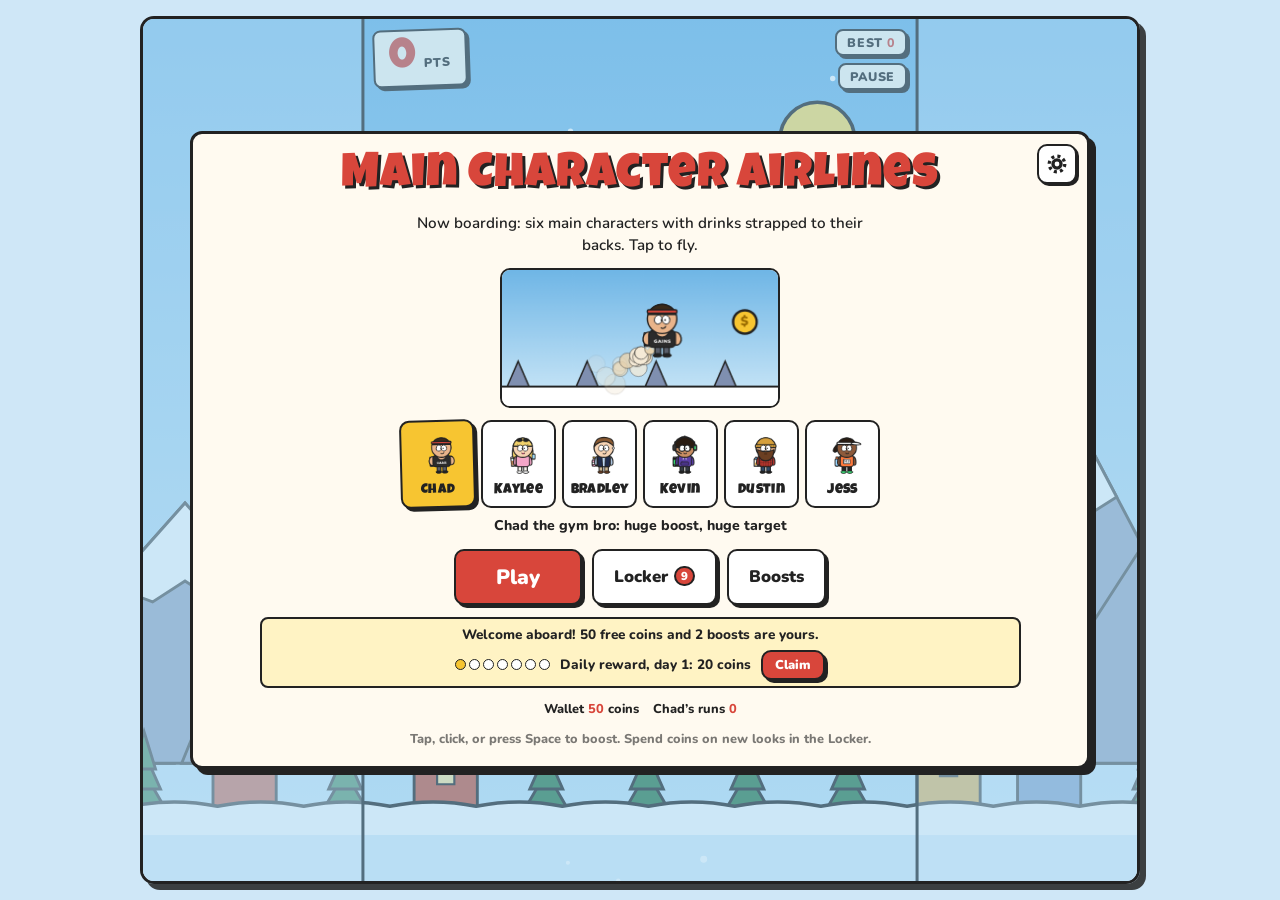
==== commit ca5cb878: "Playtest build 2026-10-19 03:29" ====
--- a/index.html
+++ b/index.html
@@ -35,6 +35,11 @@
     color-scheme: light;
   }
   html, body { height: 100%; }
+  /* Pin the page so iPhone Safari can't rubber-band it when you drag; only real lists scroll,
+     and they don't pull the page along at their ends. */
+  html, body { overflow: hidden; overscroll-behavior: none; }
+  body { position: fixed; inset: 0; width: 100%; }
+  .card, .chscroll, .boostlist, .info, .lockmsg, .fold.yours > .chips { overscroll-behavior: contain; }
   /* No double-tap zoom anywhere (menus and lists are their own scroll areas, which don't inherit
      it from the stage). Scrolling still works. */
   html, body, * { touch-action: manipulation; }
@@ -2183,6 +2188,24 @@
     if (btn && !btn.disabled) btn.click();
   }, { passive: false });
   for (const name of ['gesturestart', 'gesturechange']) document.addEventListener(name, e => e.preventDefault(), { passive: false });
+  // A drag only moves something that can actually scroll that way (a list with more in it).
+  // Anything else, the game screen included, stays still instead of bouncing.
+  function scrollsWith(el, dy) {
+    for (; el && el !== document.body; el = el.parentElement) {
+      const cs = getComputedStyle(el);
+      if (!/(auto|scroll)/.test(cs.overflowY) || el.scrollHeight <= el.clientHeight + 1) continue;
+      if (dy > 0 && el.scrollTop > 0) return true;
+      if (dy < 0 && el.scrollTop + el.clientHeight < el.scrollHeight - 1) return true;
+      if (dy === 0) return true;
+    }
+    return false;
+  }
+  document.addEventListener('touchmove', e => {
+    if (e.touches.length > 1) { e.preventDefault(); return; }
+    const p = e.touches[0];
+    const dy = p ? p.clientY - touchStartY : 0;
+    if (!scrollsWith(e.target, dy)) e.preventDefault();
+  }, { passive: false });
 
   // ---------- Analytics and platform hooks ----------
   // Every event goes into window.jetpackersEvents and a small on-device summary. A hosting page or a
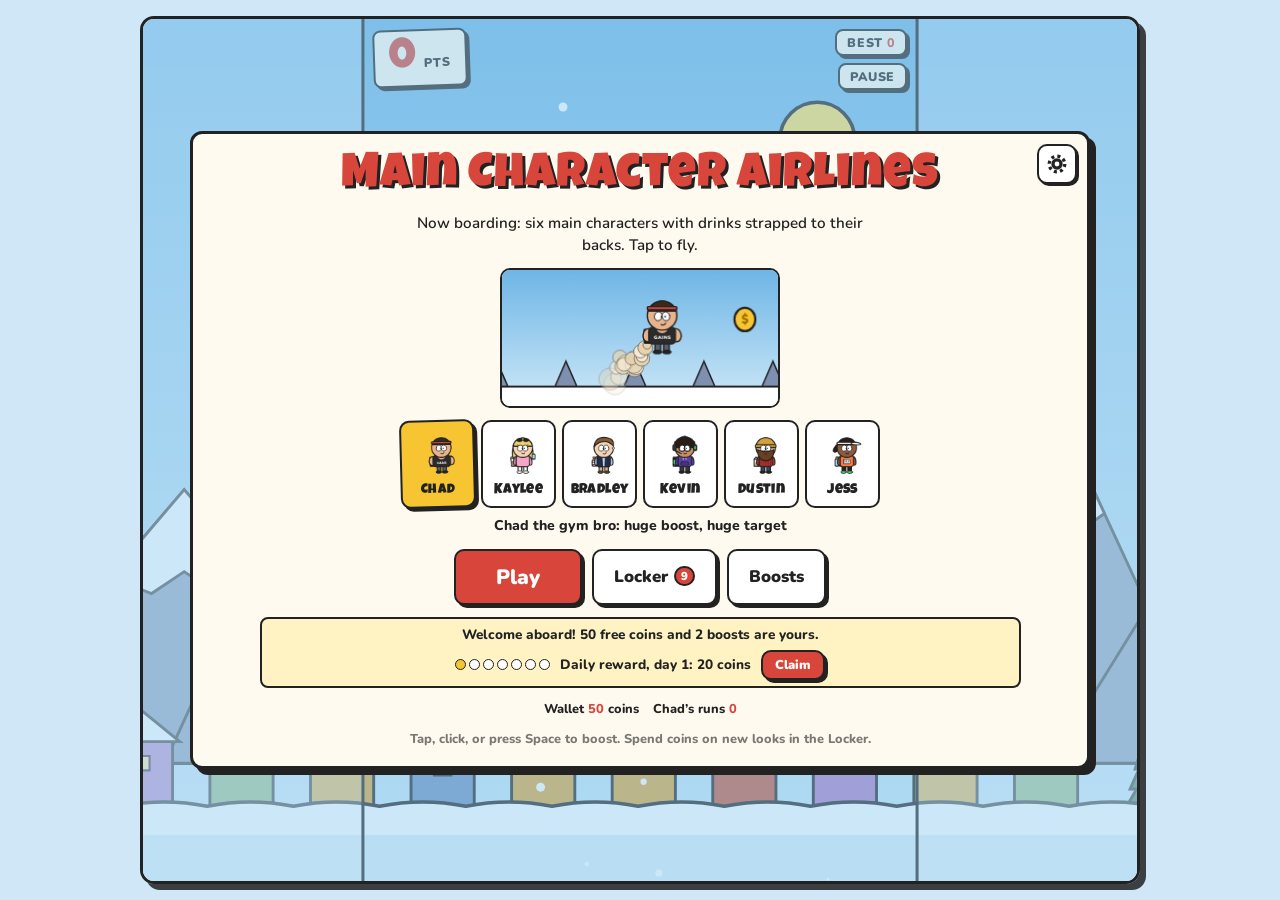
==== commit ce584c4b: "Playtest build 2026-10-19 03:36" ====
--- a/index.html
+++ b/index.html
@@ -748,6 +748,7 @@
         <button class="ghost" id="voice" type="button" aria-pressed="true">Voices: real</button>
       </div>
       <p class="stats" id="statsLine"></p>
+      <p class="stats" id="buildLine">Version 2026-10-19 03:36 UTC</p>
       <details class="more">
         <summary>Move your progress to another device</summary>
         <p>Copy your save code, then paste it into Settings on the other device and tap Load save code.</p>
@@ -800,6 +801,8 @@
   const scoreEl = $('score'), bestEl = $('best'), streakEl = $('streak'), streakChip = $('streakChip');
   const startCard = $('startCard'), overCard = $('overCard'), lockerCard = $('lockerCard');
   const settingsCard = $('settingsCard'), infoCard = $('infoCard'), boostsCard = $('boostsCard');
+  // The build stamps the version; an unbuilt copy (like the preview page) says so.
+  if ($('buildLine').textContent.includes('BUILD')) $('buildLine').textContent = 'Version: preview';
   const reduceMotion = matchMedia('(prefers-reduced-motion: reduce)').matches;
   const INK = '#222222';
   const PD = Math.min(window.devicePixelRatio || 1, 2);
@@ -2163,11 +2166,12 @@
   window.addEventListener('touchend', unlockAudio, true);
   window.addEventListener('keydown', unlockAudio, true);
 
-  // iPhone Safari zooms on a quick double tap even with touch-action set, and ignores the viewport's
-  // user-scalable setting. A second tap within 350 ms has its default cancelled (which stops the zoom)
-  // and is passed straight to the button it landed on, so fast taps still work. Swipes are left alone.
+  // iPhone Safari zooms on a double tap even with touch-action set and user-scalable=no, and its
+  // double-tap window is longer than it looks. So the game handles every tap itself: Safari's default
+  // for each tap is cancelled (no tap left for it to count as a double tap) and the tap goes straight
+  // to the button it landed on. Swipes, dropdowns and text fields are left to the browser.
   // Pinch zoom is blocked as well.
-  let lastTapEnd = 0, touchStartX = 0, touchStartY = 0;
+  let touchStartX = 0, touchStartY = 0;
   document.addEventListener('touchstart', e => {
     const p = e.touches[0];
     if (p) { touchStartX = p.clientX; touchStartY = p.clientY; }
@@ -2177,10 +2181,6 @@
     const p = e.changedTouches[0];
     const moved = p ? Math.hypot(p.clientX - touchStartX, p.clientY - touchStartY) : 0;
     if (moved > 10) return;
-    const now = Date.now();
-    const quick = now - lastTapEnd < 350;
-    lastTapEnd = now;
-    if (!quick) return;
     const target = e.target;
     if (target.closest && target.closest('select, input, textarea')) return;
     e.preventDefault();
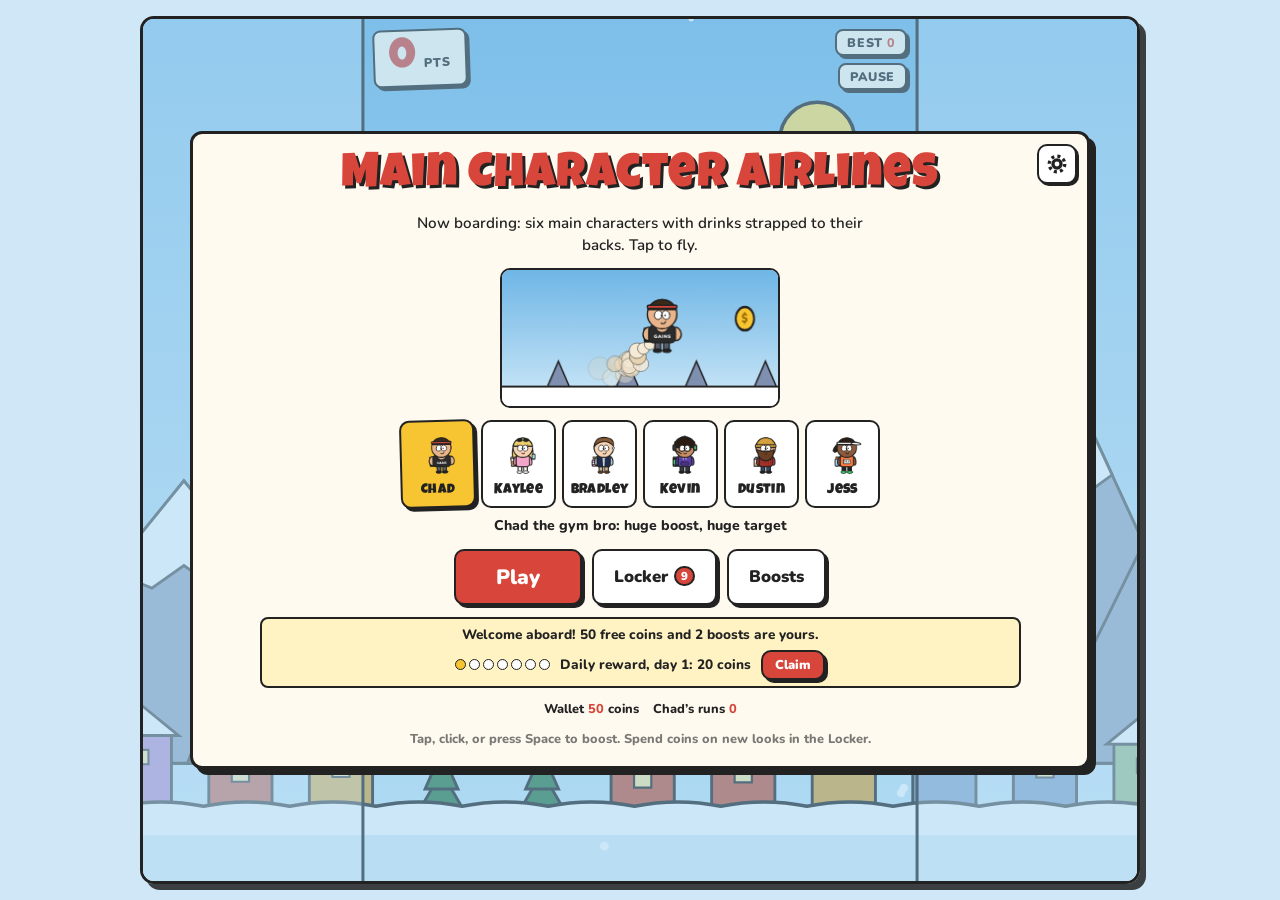
==== commit 7c679871: "Playtest build 2026-10-19 03:44" ====
--- a/index.html
+++ b/index.html
@@ -471,6 +471,13 @@
     max-width: 44ch;
   }
   .unlocks strong { font-family: var(--font-display); font-weight: 400; font-size: 1rem; color: var(--red); display: block; letter-spacing: 0.03em; }
+  #chDone { padding: 5px 12px; }
+  .runsum > summary { cursor: pointer; list-style: none; display: flex; flex-wrap: wrap; justify-content: center; align-items: baseline; gap: 2px 10px; }
+  .runsum > summary::-webkit-details-marker { display: none; }
+  .runsum > summary > span:first-child { color: var(--red); }
+  .runsum .sumhint { font-size: 0.72rem; color: var(--muted); text-decoration: underline; }
+  .runsum[open] .sumhint { display: none; }
+  .runsum ul { margin: 6px 0 2px; padding-left: 18px; text-align: left; max-height: 22vh; overflow-y: auto; font-size: 0.8rem; font-weight: 700; line-height: 1.35; }
   .row { display: flex; flex-wrap: wrap; gap: 10px; justify-content: center; }
   .go, .ghost {
     font: inherit;
@@ -748,7 +755,7 @@
         <button class="ghost" id="voice" type="button" aria-pressed="true">Voices: real</button>
       </div>
       <p class="stats" id="statsLine"></p>
-      <p class="stats" id="buildLine">Version 2026-10-19 03:36 UTC</p>
+      <p class="stats" id="buildLine">Version 2026-10-19 03:44 UTC</p>
       <details class="more">
         <summary>Move your progress to another device</summary>
         <p>Copy your save code, then paste it into Settings on the other device and tap Load save code.</p>
@@ -4231,6 +4238,41 @@
     say('start');
   }
 
+  // Game over: challenges finished and items now affordable, as one short line. "Details" opens the
+  // full list (it scrolls if long), so the buttons always stay on screen.
+  let runFresh = [];
+  function renderRunSummary() {
+    const box = $('chDone');
+    $('unlocks').hidden = true;
+    const parts = [];
+    if (runDone.length) parts.push(runDone.length === 1 ? `Challenge done: ${runDone[0].name}` : `${runDone.length} challenges done`);
+    if (runFresh.length) parts.push(`${runFresh.length} new to buy`);
+    if (!parts.length) { box.hidden = true; return; }
+    const d = document.createElement('details');
+    d.className = 'runsum';
+    const sum = document.createElement('summary');
+    const t = document.createElement('span');
+    t.textContent = parts.join(' · ');
+    const hint = document.createElement('span');
+    hint.className = 'sumhint';
+    hint.textContent = 'Details';
+    sum.append(t, hint);
+    const list = document.createElement('ul');
+    for (const ch of runDone) {
+      const li = document.createElement('li');
+      li.textContent = `${ch.name}: ${rewardFor(ch)}${boostRewardText(ch)}`;
+      list.append(li);
+    }
+    for (const label of runFresh) {
+      const li = document.createElement('li');
+      li.textContent = `Ready to buy: ${label}`;
+      list.append(li);
+    }
+    d.append(sum, list);
+    box.replaceChildren(d);
+    box.hidden = false;
+  }
+
   async function doubleCoins() {
     if (coinsDoubled || runEarned <= 0 || state !== 'over' || !adsAvailable()) return;
     const ok = await watchAd('double_coins', 'Doubling your coins in');
@@ -4241,12 +4283,8 @@
     $('coinLine').textContent = coinSummary(runEarned * 2, true);
     renderGoal();
     if (fresh.length) {
-      const ul = $('unlocks');
-      ul.replaceChildren();
-      const head = document.createElement('strong');
-      head.textContent = fresh.length === 1 ? 'Ready to buy' : `${fresh.length} items ready to buy`;
-      ul.append(head, document.createTextNode(fresh.slice(0, 3).join(', ') + (fresh.length > 3 ? ` and ${fresh.length - 3} more` : '') + '. Open the Locker to spend your coins.'));
-      ul.hidden = false;
+      runFresh = [...new Set([...runFresh, ...fresh])];
+      renderRunSummary();
       tone(880, 0.1, 'square', 0.05);
       tone(1320, 0.2, 'square', 0.05, null, 0.1);
     }
@@ -5026,16 +5064,6 @@
     $('quip').textContent = `${hero.name}: "${quipLine}"`;
     if (!runDone.length) say('crash', quipLine);
     renderTracker();
-    const cd = $('chDone');
-    if (runDone.length) {
-      cd.replaceChildren();
-      const head = document.createElement('strong');
-      head.textContent = runDone.length === 1 ? 'Challenge complete' : `${runDone.length} challenges complete`;
-      cd.append(head, document.createTextNode(runDone.map(ch => `${ch.name}: unlocked ${rewardFor(ch)}${boostRewardText(ch)}`).join('. ')));
-      cd.hidden = false;
-    } else {
-      cd.hidden = true;
-    }
     $('rank').textContent = rankFor(score);
     $('finalScore').textContent = score;
     $('finalBest').textContent = best;
@@ -5050,18 +5078,12 @@
       const it = lookTrial.item;
       $('coinLine').textContent += it.challenge ? ` Liked ${it.name}? Win its challenge to keep it.` : ` Liked ${it.name}? It's ${priceOf(it)} coins in the Locker.`;
     }
-    const ul = $('unlocks');
+    runFresh = fresh;
+    renderRunSummary();
     if (fresh.length) {
-      ul.replaceChildren();
-      const head = document.createElement('strong');
-      head.textContent = fresh.length === 1 ? 'Ready to buy' : `${fresh.length} items ready to buy`;
-      ul.append(head, document.createTextNode(fresh.slice(0, 3).join(', ') + (fresh.length > 3 ? ` and ${fresh.length - 3} more` : '') + '. Open the Locker to spend your coins.'));
-      ul.hidden = false;
       tone(660, 0.1, 'square', 0.05, null, 0.7);
       tone(880, 0.1, 'square', 0.05, null, 0.8);
       tone(1320, 0.2, 'square', 0.05, null, 0.9);
-    } else {
-      ul.hidden = true;
     }
     $('copied').textContent = '';
     heroLook = lookOf(hero);
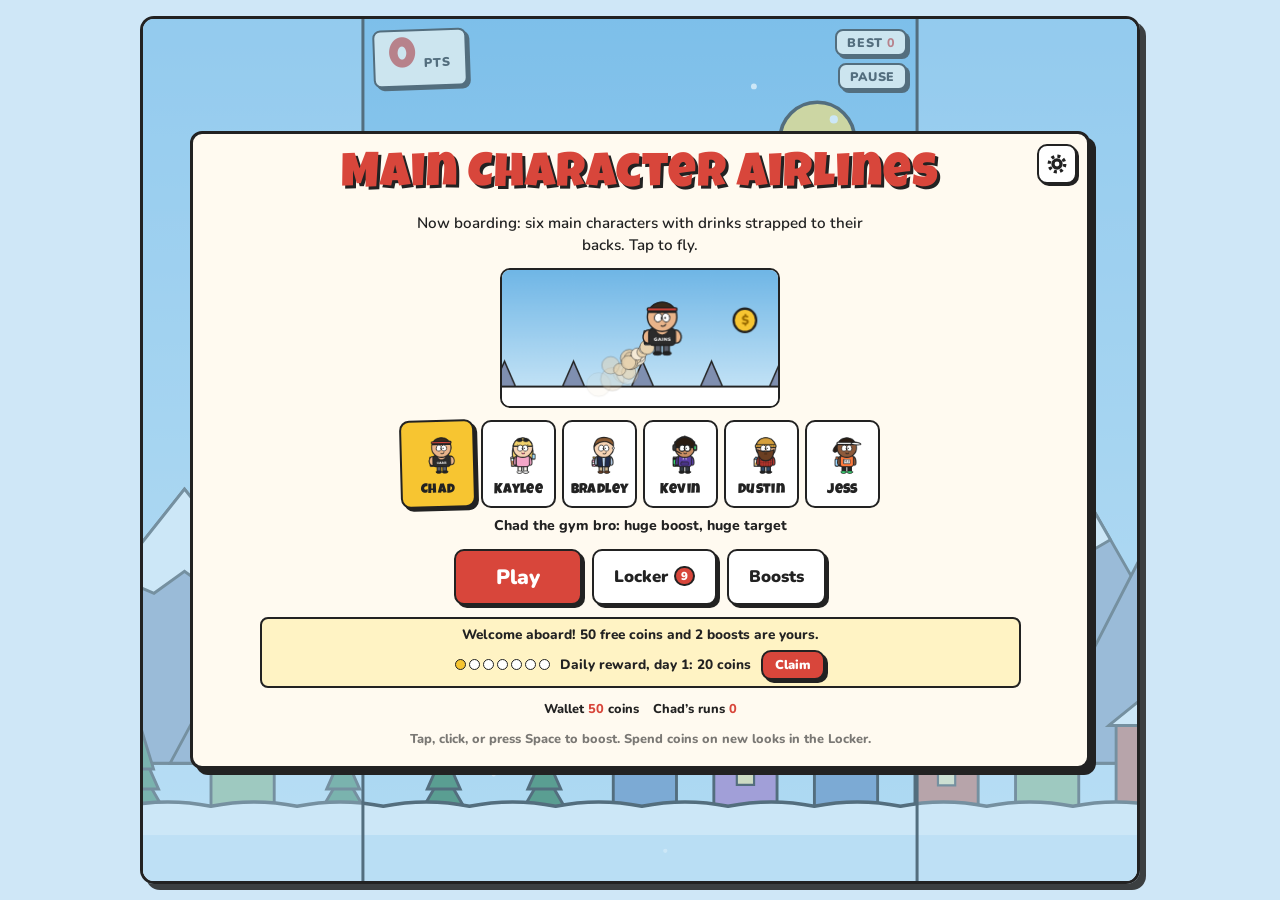
==== commit 22b2455d: "Playtest build 2026-10-19 03:50" ====
--- a/index.html
+++ b/index.html
@@ -755,7 +755,7 @@
         <button class="ghost" id="voice" type="button" aria-pressed="true">Voices: real</button>
       </div>
       <p class="stats" id="statsLine"></p>
-      <p class="stats" id="buildLine">Version 2026-10-19 03:44 UTC</p>
+      <p class="stats" id="buildLine">Version 2026-10-19 03:50 UTC</p>
       <details class="more">
         <summary>Move your progress to another device</summary>
         <p>Copy your save code, then paste it into Settings on the other device and tap Load save code.</p>
@@ -4959,7 +4959,8 @@
     if (state === 'ready') begin();
     else if (state === 'play' && waiting) { waiting = false; flap(); hook('gameplayStart'); }
     else if (state === 'play') flap();
-    else if (state === 'over' && performance.now() - overAt > 450) playAgain();
+    // After a crash, only the Run it back button (or Enter) starts the next run, so taps and
+    // Space presses carried over from the run don't restart it by accident.
   }
 
   // ---------- Between-run ad ----------
@@ -6352,6 +6353,13 @@
       if (paused) resumeGame(); else pauseGame();
       return;
     }
+    // Enter on the game-over screen runs it back (Space doesn't; it's the flying key).
+    if ((e.code === 'Enter' || e.code === 'NumpadEnter') && state === 'over' && !overCard.hidden && performance.now() - overAt > 450) {
+      if (e.target.closest && e.target.closest('button, select, summary, a')) return;
+      e.preventDefault();
+      playAgain();
+      return;
+    }
     if (e.code === 'Space' || e.code === 'ArrowUp' || e.code === 'KeyW') {
       if (e.target.closest && e.target.closest('button, select, summary') && state !== 'play') return;
       if (paused || !lockerCard.hidden || !settingsCard.hidden || !infoCard.hidden || !boostsCard.hidden) return;
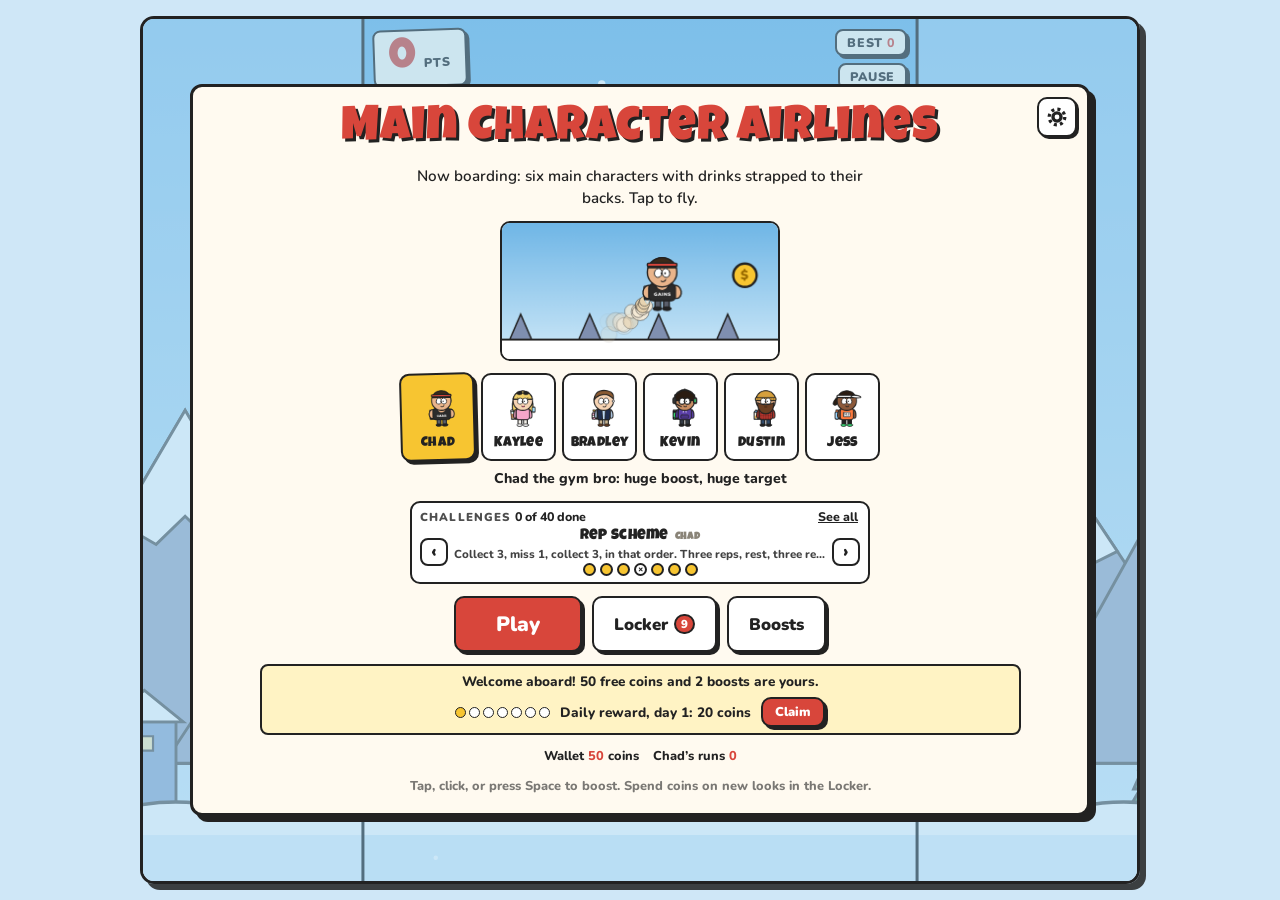
==== commit 88b21d07: "Playtest build 2026-10-19 04:15" ====
--- a/index.html
+++ b/index.html
@@ -267,7 +267,33 @@
   .trackbtn.on { background: var(--gold); box-shadow: 2px 2px 0 var(--ink); }
   .trackbtn:focus-visible { outline: 3px solid var(--red); outline-offset: 2px; }
   .card .chhint { font-size: 0.8rem; margin: 0; max-width: none; opacity: 0.8; }
-  .card .tracking { display: flex; align-items: center; gap: 8px; flex-wrap: wrap; justify-content: center; font-size: 0.82rem; font-weight: 800; margin: -4px 0 0; max-width: none; }
+  /* Home challenges panel */
+  .homech { width: 100%; max-width: 460px; box-sizing: border-box; display: flex; flex-direction: column; gap: 3px;
+    background: #ffffff; border: 2px solid var(--ink); border-radius: 10px; padding: 5px 8px 6px; }
+  .homech .hchead { display: flex; justify-content: space-between; align-items: baseline; gap: 8px; font-size: 0.78rem; font-weight: 800; }
+  .homech .hchead .label { opacity: 0.8; }
+  .homech .hchead .link { font-size: 0.78rem; padding: 0 2px; }
+  .homech .hcbody { display: grid; grid-template-columns: 28px minmax(0, 1fr) 28px; gap: 6px; align-items: center; }
+  .homech .hcbody.alldone { display: block; font-size: 0.82rem; font-weight: 800; color: #2f7a46; }
+  .homech .hcarrow { width: 28px; height: 28px; padding: 0; font: inherit; font-size: 1.1rem; font-weight: 900; line-height: 1; color: var(--ink);
+    background: #ffffff; border: 2px solid var(--ink); border-radius: 8px; cursor: pointer; }
+  .homech .hcarrow:disabled { opacity: 0.3; cursor: default; }
+  .homech .hcarrow:focus-visible { outline: 3px solid var(--red); outline-offset: 2px; }
+  .homech .hctext { display: flex; flex-direction: column; align-items: center; gap: 2px; min-width: 0; text-align: center; }
+  .homech .hctext strong { font-family: var(--font-display); font-weight: 400; font-size: 0.95rem; letter-spacing: 0.02em; line-height: 1.1; }
+  .homech .hctext small { font-size: 0.72rem; font-weight: 700; opacity: 0.85; line-height: 1.25; max-width: 100%;
+    white-space: nowrap; overflow: hidden; text-overflow: ellipsis; }
+  .homech .seq i { width: 13px; height: 13px; font-size: 9px; }
+  .homech .ch-prog .meter { width: 110px; }
+  /* Room for the challenges panel on phones and short screens */
+  @media (max-width: 480px) {
+    .card .who { font-size: 0.78rem; }
+    .daily { font-size: 0.78rem; gap: 4px 8px; }
+  }
+  @media (max-width: 480px) and (max-height: 700px) { #startCard .slot { display: none; } }
+  @media (max-height: 640px) { #startCard .who { display: none; } }
+  @media (max-width: 480px) { #startCard .homehint { display: none; } }
+  @media (max-height: 500px) { #startCard .card-inner { gap: 5px; } }
   .adtag { font-size: 0.65rem; letter-spacing: 0.08em; color: #ffffff; background: var(--ink); border-radius: 4px; padding: 2px 5px; }
   body.capture { padding: 0 !important; }
   .capture .stage { border: 0; border-radius: 0; box-shadow: none; max-width: none; }
@@ -670,7 +696,7 @@
       </div>
       <div class="crew" id="crew" role="group" aria-label="Pick your character"></div>
       <p class="who" id="who"></p>
-      <p class="tracking" id="trackingLine" hidden></p>
+      <div class="homech" id="trackingLine" role="group" aria-label="Challenges"></div>
       <div class="row">
         <button class="go big" id="startBtn" type="button">Play</button>
         <button class="ghost" id="lockerBtn" type="button">Locker</button>
@@ -755,7 +781,7 @@
         <button class="ghost" id="voice" type="button" aria-pressed="true">Voices: real</button>
       </div>
       <p class="stats" id="statsLine"></p>
-      <p class="stats" id="buildLine">Version 2026-10-19 03:50 UTC</p>
+      <p class="stats" id="buildLine">Version 2026-10-19 04:15 UTC</p>
       <details class="more">
         <summary>Move your progress to another device</summary>
         <p>Copy your save code, then paste it into Settings on the other device and tap Load save code.</p>
@@ -4024,15 +4050,83 @@
   }
 
   // Start screen line showing which pattern challenge the next run will track.
+  // Home screen challenges panel: how many are done, and one open challenge at a time with
+  // arrows to flip through them. Tracked challenge first, then this character's, then everyone's.
+  let homeChIdx = 0;
+  function homeChallenges() {
+    return CHALLENGES.filter(ch => (ch.who === hero.id || ch.who === 'all') && !doneCh.has(ch.id))
+      .sort((a, b) => (b.id === trackedId) - (a.id === trackedId) || (b.who === hero.id) - (a.who === hero.id));
+  }
+  function openChallengesTab() {
+    showLocker();
+    currentTab = 'challenges';
+    document.querySelectorAll('.tab').forEach(x => x.setAttribute('aria-selected', String(x.dataset.tab === 'challenges')));
+    renderCustom();
+  }
   function renderTrackingLine() {
     const el = $('trackingLine');
-    const ch = trackerChallenge();
-    if (!ch) { el.hidden = true; return; }
-    const seq = document.createElement('span');
-    seq.className = 'seq';
-    seq.setAttribute('aria-hidden', 'true');
-    seq.append(...seqDots(ch.pattern));
-    el.replaceChildren(document.createTextNode(`${trackedId === ch.id ? 'Tracking' : 'Next up'}: ${ch.name}`), seq);
+    const all = CHALLENGES.filter(ch => ch.who === hero.id || ch.who === 'all');
+    const open = homeChallenges();
+    const head = document.createElement('div');
+    head.className = 'hchead';
+    const title = document.createElement('span');
+    title.innerHTML = `<span class="label">Challenges</span> <b>${all.length - open.length} of ${all.length}</b> done`;
+    const seeAll = document.createElement('button');
+    seeAll.type = 'button'; seeAll.className = 'link'; seeAll.id = 'homeChAll';
+    seeAll.textContent = 'See all';
+    seeAll.addEventListener('click', e => { e.stopPropagation(); openChallengesTab(); });
+    head.append(title, seeAll);
+    const body = document.createElement('div');
+    body.className = 'hcbody';
+    if (!open.length) {
+      body.classList.add('alldone');
+      body.textContent = `Every challenge done for ${hero.name}. Legend.`;
+    } else {
+      homeChIdx = ((homeChIdx % open.length) + open.length) % open.length;
+      const ch = open[homeChIdx];
+      const arrow = (dir, label) => {
+        const b = document.createElement('button');
+        b.type = 'button'; b.className = 'hcarrow'; b.id = dir < 0 ? 'homeChPrev' : 'homeChNext';
+        b.textContent = dir < 0 ? '‹' : '›';
+        b.setAttribute('aria-label', label);
+        b.disabled = open.length < 2;
+        b.addEventListener('click', e => { e.stopPropagation(); homeChIdx += dir; renderTrackingLine(); });
+        return b;
+      };
+      const text = document.createElement('div');
+      text.className = 'hctext';
+      const name = document.createElement('strong');
+      name.textContent = ch.name;
+      const who = document.createElement('span');
+      who.className = 'ch-who';
+      who.textContent = ch.id === trackedId ? 'Tracking' : ch.who === 'all' ? 'Everyone' : hero.name;
+      name.append(who);
+      const desc = document.createElement('small');
+      desc.textContent = ch.desc;
+      text.append(name, desc);
+      if (ch.type === 'pattern') {
+        const seq = document.createElement('span');
+        seq.className = 'seq';
+        seq.setAttribute('aria-hidden', 'true');
+        seq.append(...seqDots(ch.pattern));
+        text.append(seq);
+      } else {
+        const prog = challengeProgress(ch);
+        if (prog) {
+          const row = document.createElement('span');
+          row.className = 'ch-prog';
+          const meter = document.createElement('span');
+          meter.className = 'meter';
+          const fill = document.createElement('i');
+          fill.style.width = `${Math.min(100, Math.round((prog[0] / prog[1]) * 100))}%`;
+          meter.append(fill);
+          row.append(meter, document.createTextNode(`${Math.min(prog[0], prog[1])} / ${prog[1]}`));
+          text.append(row);
+        }
+      }
+      body.append(arrow(-1, 'Previous challenge'), text, arrow(1, 'Next challenge'));
+    }
+    el.replaceChildren(head, body);
     el.hidden = false;
   }
 
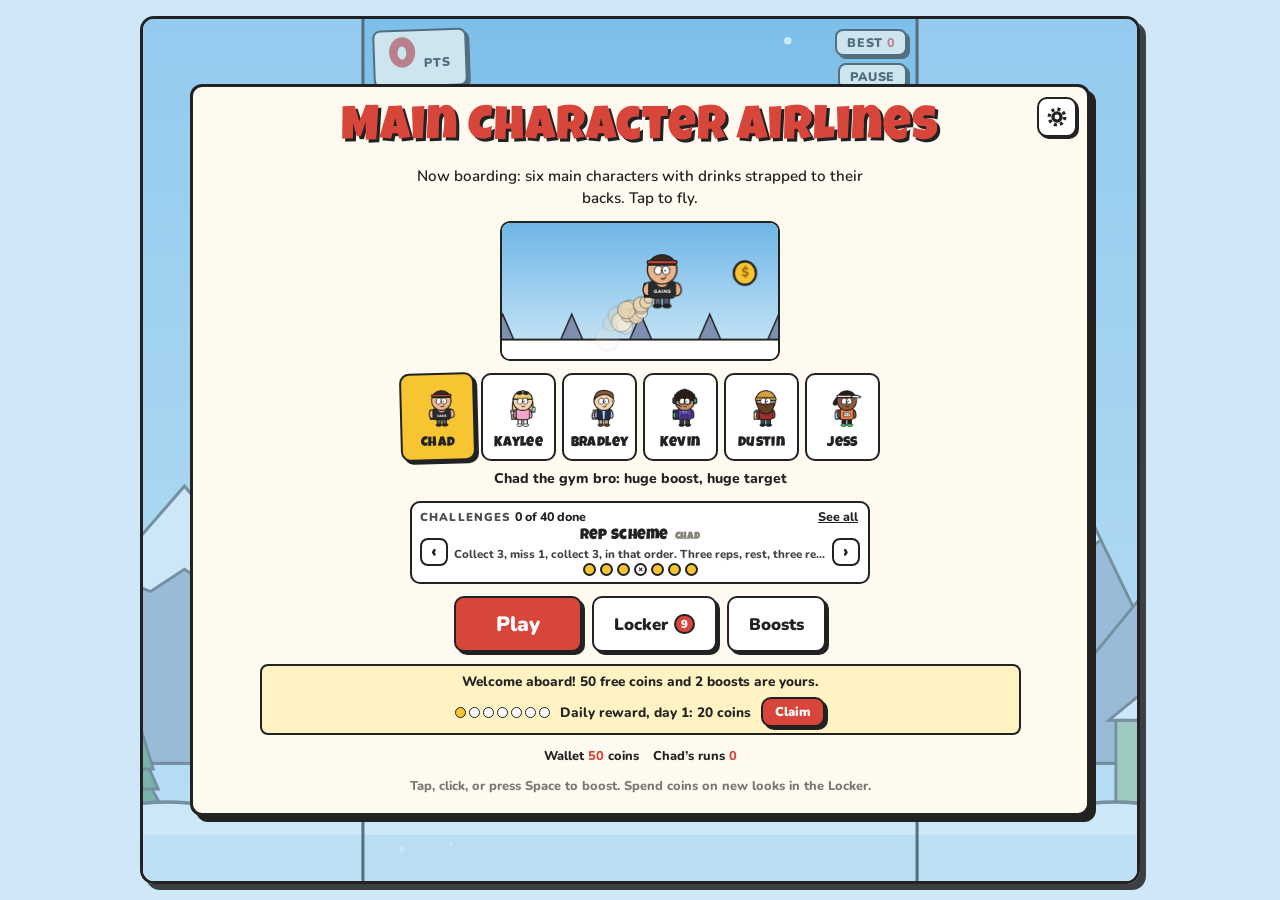
==== commit d9e0b04e: "Playtest build 2026-10-19 04:34" ====
--- a/index.html
+++ b/index.html
@@ -781,7 +781,7 @@
         <button class="ghost" id="voice" type="button" aria-pressed="true">Voices: real</button>
       </div>
       <p class="stats" id="statsLine"></p>
-      <p class="stats" id="buildLine">Version 2026-10-19 04:15 UTC</p>
+      <p class="stats" id="buildLine">Version 2026-10-19 04:34 UTC</p>
       <details class="more">
         <summary>Move your progress to another device</summary>
         <p>Copy your save code, then paste it into Settings on the other device and tap Load save code.</p>
@@ -1208,7 +1208,7 @@
     return ch.id;
   };
 
-  // ----- Per character: 24 outfits, 20 extras, 8 signature trails, 4 signature coins, 8 challenges -----
+  // ----- Per character: every item comes in 3 colours (its original plus 2 recolours), 8 challenges -----
   const CHAR_CHALLENGES = {
     chad: [['Drop set', 'CCMCCMCC', 'Two reps, rest, repeat.'], ['Warm-up then max', 'CMCMCCCC'], ['Superset', 'MCCCCCM'],
       ['Gym rat', 30], ['Hall of gains', 120], ['Protein budget', 12], ['No spotter needed', 6], ['Never skips', 25]],
@@ -1237,9 +1237,9 @@
       return addChallenge({ id, who: c.id, name, type, value: v, desc });
     });
 
-    // 24 outfits: the three starter outfits in eight styles each
+    // 6 outfits: the three starter outfits in two more styles each
     const outfits = [];
-    for (let k = 0; k < 8; k++) {
+    for (let k = 0; k < 2; k++) {
       const st = STYLES[(k + ci) % 8];
       c.outfits.slice(0, 3).forEach(b => {
         const colours = {};
@@ -1250,36 +1250,36 @@
         outfits.push({ name: `${st.n} ${b.name}`, fam: b.name, o: Object.assign({}, b.o, colours) });
       });
     }
-    price(outfits, ladder(24, 75, 3000), [7, 15, 23]);
-    [7, 15, 23].forEach((slot, j) => { outfits[slot].challenge = ids[j]; });
-
-    // 20 extras: the four original extras in five styles each
+    price(outfits, ladder(6, 75, 1500), [3, 4, 5]);
+    [3, 4, 5].forEach((slot, j) => { outfits[slot].challenge = ids[j]; });
+
+    // 8 extras: the four original extras in two more styles each
     const extras = [];
-    [0, 4, 7, 9, 10].forEach(si => {
+    [0, 4].forEach(si => {
       const st = STYLES[si];
       c.accs.slice(0, 4).forEach(b => extras.push({ id: `${b.id}-${st.key}`, base: b.id, v: forced(st), name: `${b.name} (${st.n})` }));
     });
-    price(extras, ladder(20, 125, 3200), [9, 19]);
-    extras[9].challenge = ids[3];
-    extras[19].challenge = ids[4];
-
-    // 8 signature trails: both signature trails in four styles each
+    price(extras, ladder(8, 125, 2400), [5, 7]);
+    extras[5].challenge = ids[3];
+    extras[7].challenge = ids[4];
+
+    // 4 signature trails: both signature trails in two more styles each
     const trails = [];
-    [0, 3, 5, 11].forEach(si => {
+    [0, 11].forEach(si => {
       const st = STYLES[si];
       c.sigTrails.slice(0, 2).forEach(b => trails.push({ id: `${b.id}-${st.key}`, kind: b.id, v: forced(st), name: `${b.name} (${st.n})` }));
     });
-    price(trails, ladder(8, 300, 2800), [3, 7]);
-    trails[3].challenge = ids[5];
-    trails[7].challenge = ids[6];
-
-    // 4 more signature coins
-    c.coins = [0, 3, 5, 11].map(si => {
+    price(trails, ladder(4, 300, 2400), [2, 3]);
+    trails[2].challenge = ids[5];
+    trails[3].challenge = ids[6];
+
+    // 2 more signature coins
+    c.coins = [0, 11].map(si => {
       const st = forced(STYLES[si]);
       return { id: `${c.coin.id}-${STYLES[si].key}`, base: c.coin.id, v: st, name: `${c.coin.name} (${STYLES[si].n})` };
     });
-    price(c.coins, ladder(4, 600, 2400), [3]);
-    c.coins[3].challenge = ids[7];
+    price(c.coins, ladder(2, 600, 1800), [1]);
+    c.coins[1].challenge = ids[7];
 
     for (const it of [...outfits, ...extras, ...trails, ...c.coins]) it.owner = c.id;
     c.outfits.push(...outfits);
@@ -1287,7 +1287,7 @@
     c.sigTrails.push(...trails);
   });
 
-  // ----- Everyone: 24 challenges, 40 trails, 36 coin styles (places are added with the places) -----
+  // ----- Everyone: 24 challenges; every trail and coin style in 3 colours (places are added with the places) -----
   const G = [
     ['Heartbeat', 'pattern', 'CCMCCM'], ['Frequent flyer', 'score', 40], ['Pocket change', 'runCoins', 10],
     ['Bookends', 'pattern', 'MCCCCM'], ['Cruising altitude', 'score', 75], ['Window seat', 'noCoinScore', 50],
@@ -1319,32 +1319,32 @@
 
   const TRAIL_KINDS = ['fizz', 'fire', 'sparkle', 'hearts', 'pixels', 'cash', 'snowstorm', 'comet', 'lightning'];
   const genTrails = [];
-  for (let r = 0; r < 5 && genTrails.length < 40; r++) {
+  for (let r = 0; r < 2; r++) {
     TRAIL_KINDS.forEach((kind, k) => {
-      if (genTrails.length >= 40) return;
       const st = STYLES[(k + r * 2) % STYLES.length];
       const baseName = TRAILS.find(t => t.id === kind).name;
       genTrails.push({ id: `${kind}-${st.key}`, kind, v: forced(st), name: `${baseName} (${st.n})` });
     });
   }
-  const trailRewardSlots = [4, 9, 14, 19, 24, 29, 34, 39];
-  price(genTrails, ladder(40, 150, 20000), trailRewardSlots);
+  // Second-round colours of the first eight kinds are challenge prizes.
+  const trailRewardSlots = [9, 10, 11, 12, 13, 14, 15, 16];
+  price(genTrails, ladder(genTrails.length, 150, 6000), trailRewardSlots);
   trailRewardSlots.forEach((slot, j) => { genTrails[slot].challenge = rewardIds(0)[j]; });
   TRAILS.push(...genTrails);
 
   const COIN_BASES = ['gold', 'silver', 'snow', 'diamond', 'crypto', 'trophycoin', 'ruby', 'globe'];
   const COIN_STYLES = STYLES.filter(s => s.key !== 'gold');
   const genCoins = [];
-  for (let r = 0; r < 5 && genCoins.length < 36; r++) {
+  for (let r = 0; r < 2; r++) {
     COIN_BASES.forEach((base, k) => {
-      if (genCoins.length >= 36) return;
       const st = COIN_STYLES[(k + r * 3) % COIN_STYLES.length];
       const baseName = COINS.find(x => x.id === base).name;
       genCoins.push({ id: `${base}-${st.key}`, base, v: forced(st), name: `${baseName} (${st.n})` });
     });
   }
-  const coinRewardSlots = [3, 7, 12, 16, 21, 25, 30, 34];
-  price(genCoins, ladder(36, 120, 18000), coinRewardSlots);
+  // Second-round colours are challenge prizes.
+  const coinRewardSlots = [8, 9, 10, 11, 12, 13, 14, 15];
+  price(genCoins, ladder(genCoins.length, 120, 5000), coinRewardSlots);
   coinRewardSlots.forEach((slot, j) => { genCoins[slot].challenge = rewardIds(1)[j]; });
   COINS.push(...genCoins);
 
@@ -1389,7 +1389,7 @@
     UNLOCKABLES.push({ item, unlock: item.unlock, owner, label });
   };
   for (const c of CREW) {
-    c.outfits.forEach((o, i) => o.unlock && sellable(o, `o-${c.id}-${i}`, `${o.name} outfit (${c.name})`, c.id));
+    c.outfits.forEach(o => o.unlock && sellable(o, `o-${c.id}-${o.name.toLowerCase().replace(/[^a-z0-9]+/g, '-')}`, `${o.name} outfit (${c.name})`, c.id));
     c.accs.forEach(a => a.unlock && sellable(a, `a-${c.id}-${a.id}`, `${a.name} (${c.name})`, c.id));
     c.sigTrails.forEach(tr => tr.unlock && sellable(tr, `t-${c.id}-${tr.id}`, `${tr.name} trail (${c.name})`, c.id));
     [c.coin, ...c.coins].forEach(co => co.unlock && sellable(co, `c-${c.id}-${co.id}`, `${co.name} coin (${c.name})`, c.id));
@@ -1545,19 +1545,19 @@
     if (t.music) t.music = Object.assign({}, t.music, { transpose: t.music.transpose + (st.lit && st.lit < 0 ? -3 : 2) });
     return t;
   }
+  // Every place comes in at most 3 looks: the original plus 2 versions.
   const morePlaces = [];
-  // 24 more character worlds: each world at dawn, dusk, night and in neon. They come with that world pack.
-  THEMES.filter(x => x.kind === 'bundle').forEach(w => ['dawn', 'dusk', 'night', 'neon'].forEach((k, j) =>
-    morePlaces.push(placeVariant(w, k, { coinPrice: w.coinPrice + (j + 1) * 350 }))));
-  // 8 more places earned with lifetime coins
-  const coinPlaces = [['snow', 'mono'], ['snow', 'frost'], ['snow', 'neon'], ['snow', 'heat'], ['sunset', 'neon'], ['sunset', 'mono'], ['redeye', 'neon'], ['redeye', 'frost']]
-    .map(([b, k]) => placeVariant(baseTheme(b), k));
-  ladder(8, 600, 15000).forEach((n, i) => { coinPlaces[i].unlock = n; });
+  // Each character world at night (comes with that world pack); City Marathon also in neon.
+  THEMES.filter(x => x.kind === 'bundle').forEach(w => morePlaces.push(placeVariant(w, 'night', { coinPrice: w.coinPrice + 350 })));
+  morePlaces.push(placeVariant(baseTheme('marathon'), 'neon', { coinPrice: baseTheme('marathon').coinPrice + 700 }));
+  // 3 more places bought with coins
+  const coinPlaces = [['snow', 'frost'], ['sunset', 'neon'], ['redeye', 'neon']].map(([b, k]) => placeVariant(baseTheme(b), k));
+  ladder(3, 600, 6000).forEach((n, i) => { coinPlaces[i].unlock = n; });
   morePlaces.push(...coinPlaces);
-  // 12 more limited-time places: each seasonal place at dusk, at night and in neon, in the same months
-  THEMES.filter(x => x.kind === 'season').forEach(sp => ['dusk', 'night', 'neon'].forEach(k => morePlaces.push(placeVariant(sp, k))));
+  // Each limited-time place at night and in neon, in the same months
+  THEMES.filter(x => x.kind === 'season').forEach(sp => ['night', 'neon'].forEach(k => morePlaces.push(placeVariant(sp, k))));
   // 8 places won by challenges
-  [['snow', 'dawn'], ['snow', 'dusk'], ['sunset', 'frost'], ['redeye', 'heat'], ['gym', 'mono'], ['fest', 'mono'], ['arcade', 'mono'], ['coffee', 'mono']]
+  [['snow', 'dusk'], ['sunset', 'frost'], ['redeye', 'heat'], ['gym', 'mono'], ['fest', 'mono'], ['arcade', 'mono'], ['coffee', 'mono'], ['finance', 'mono']]
     .forEach(([b, k], i) => morePlaces.push(placeVariant(baseTheme(b), k, { kind: 'challenge', challenge: PLACE_REWARD_IDS[i], hero: undefined, coinPrice: undefined })));
   THEMES.push(...morePlaces);
   const MONTHS = ['January', 'February', 'March', 'April', 'May', 'June', 'July', 'August', 'September', 'October', 'November', 'December'];
@@ -1589,6 +1589,19 @@
   if (walletNew) {
     UNLOCKABLES.forEach(u => { if ((u.owner ? heroCoins(u.owner) : bank) >= u.unlock) bought.add(u.item.key); });
     saveWallet();
+  }
+  // Colours and places that were retired (each item now has 3 colours) are refunded, 40 coins each.
+  let retiredRefund = 0;
+  {
+    const live = new Set(UNLOCKABLES.map(u => u.item.key));
+    THEMES.forEach(x => { if (x.key) live.add(x.key); });
+    const gone = [...bought].filter(k => !live.has(k));
+    if (gone.length) {
+      gone.forEach(k => bought.delete(k));
+      retiredRefund = gone.length * 40;
+      wallet += retiredRefund;
+      saveWallet();
+    }
   }
   function saveWallet() {
     try {
@@ -4639,6 +4652,7 @@
   } else if (boostStarter) {
     giftNote = 'New: Boosts! 2 free ones are waiting for you.';
   }
+  if (retiredRefund) giftNote = (giftNote ? giftNote + ' ' : '') + `We trimmed some colors, so you got ${retiredRefund} coins back.`;
   let daily = { last: '', streak: 0 };
   try { daily = Object.assign(daily, JSON.parse(localStorage.getItem('jetpackersDaily') || '{}')); } catch (e) {}
   const dayKey = (off = 0) => { const d = new Date(); d.setDate(d.getDate() + off); return `${d.getFullYear()}-${d.getMonth() + 1}-${d.getDate()}`; };
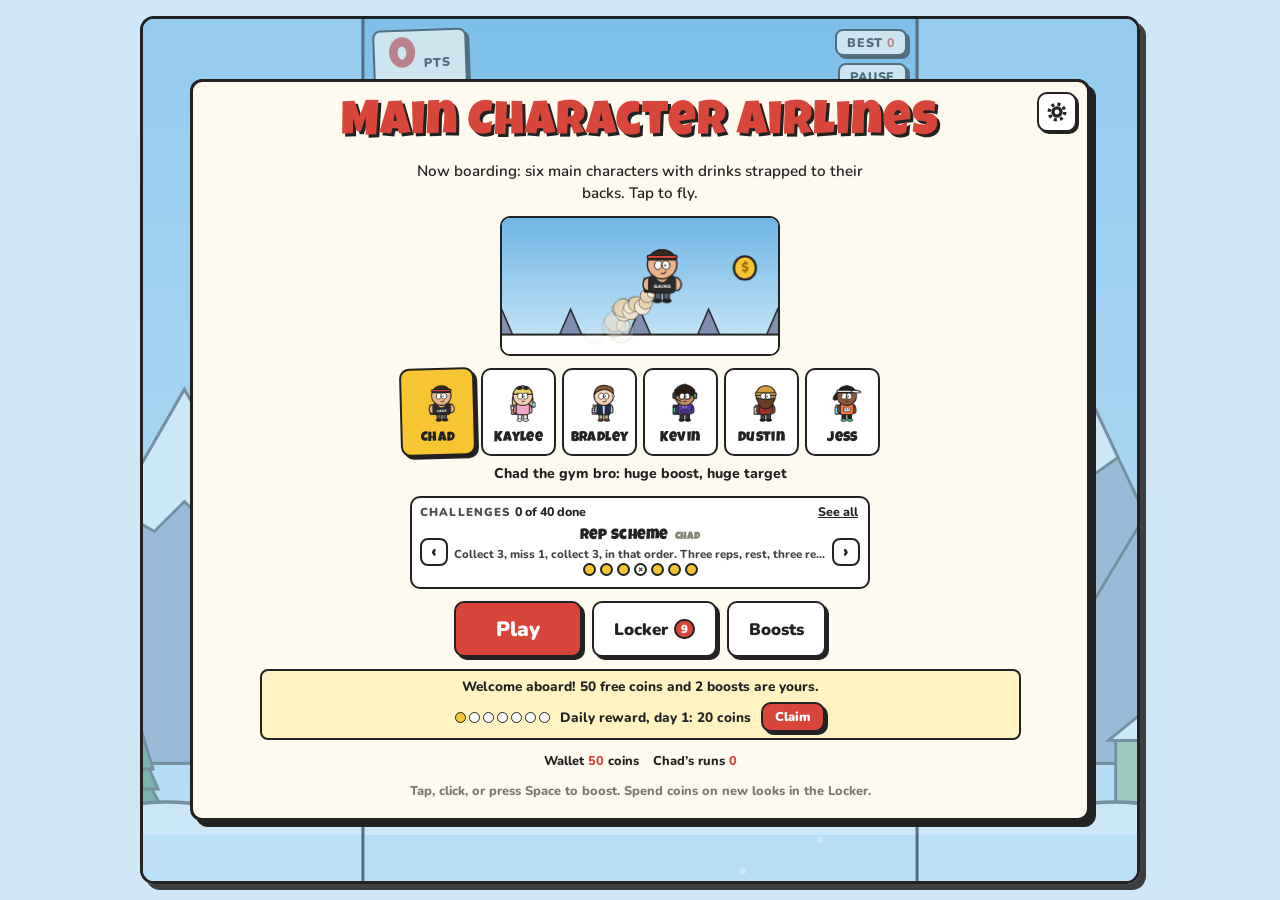
==== commit f95967b9: "Playtest build 2026-10-19 04:45" ====
--- a/index.html
+++ b/index.html
@@ -273,14 +273,17 @@
   .homech .hchead { display: flex; justify-content: space-between; align-items: baseline; gap: 8px; font-size: 0.78rem; font-weight: 800; }
   .homech .hchead .label { opacity: 0.8; }
   .homech .hchead .link { font-size: 0.78rem; padding: 0 2px; }
-  .homech .hcbody { display: grid; grid-template-columns: 28px minmax(0, 1fr) 28px; gap: 6px; align-items: center; }
-  .homech .hcbody.alldone { display: block; font-size: 0.82rem; font-weight: 800; color: #2f7a46; }
+  /* Fixed height: the panel (and the home screen) stays the same size whatever challenge or character is shown */
+  .homech .hcbody { display: grid; grid-template-columns: 28px minmax(0, 1fr) 28px; gap: 6px; align-items: center; height: 58px; }
+  .homech .hcbody.alldone { display: flex; align-items: center; justify-content: center; font-size: 0.82rem; font-weight: 800; color: #2f7a46; }
   .homech .hcarrow { width: 28px; height: 28px; padding: 0; font: inherit; font-size: 1.1rem; font-weight: 900; line-height: 1; color: var(--ink);
     background: #ffffff; border: 2px solid var(--ink); border-radius: 8px; cursor: pointer; }
   .homech .hcarrow:disabled { opacity: 0.3; cursor: default; }
   .homech .hcarrow:focus-visible { outline: 3px solid var(--red); outline-offset: 2px; }
-  .homech .hctext { display: flex; flex-direction: column; align-items: center; gap: 2px; min-width: 0; text-align: center; }
-  .homech .hctext strong { font-family: var(--font-display); font-weight: 400; font-size: 0.95rem; letter-spacing: 0.02em; line-height: 1.1; }
+  .homech .hctext { display: flex; flex-direction: column; align-items: center; justify-content: center; gap: 2px; min-width: 0; height: 58px; overflow: hidden; text-align: center; }
+  .homech .hctext strong { font-family: var(--font-display); font-weight: 400; font-size: 0.95rem; letter-spacing: 0.02em; line-height: 1.1; max-width: 100%; white-space: nowrap; overflow: hidden; text-overflow: ellipsis; }
+  /* The character line stays on one line so switching characters never changes the layout */
+  #startCard .who { max-width: 100%; white-space: nowrap; overflow: hidden; text-overflow: ellipsis; }
   .homech .hctext small { font-size: 0.72rem; font-weight: 700; opacity: 0.85; line-height: 1.25; max-width: 100%;
     white-space: nowrap; overflow: hidden; text-overflow: ellipsis; }
   .homech .seq i { width: 13px; height: 13px; font-size: 9px; }
@@ -293,7 +296,12 @@
   @media (max-width: 480px) and (max-height: 700px) { #startCard .slot { display: none; } }
   @media (max-height: 640px) { #startCard .who { display: none; } }
   @media (max-width: 480px) { #startCard .homehint { display: none; } }
-  @media (max-height: 500px) { #startCard .card-inner { gap: 5px; } }
+  @media (max-height: 500px) {
+    #startCard .card-inner { gap: 5px; }
+    .homech { padding: 3px 8px 4px; gap: 1px; }
+    .homech .hcbody, .homech .hctext { height: 48px; }
+    .homech .hctext { gap: 1px; }
+  }
   .adtag { font-size: 0.65rem; letter-spacing: 0.08em; color: #ffffff; background: var(--ink); border-radius: 4px; padding: 2px 5px; }
   body.capture { padding: 0 !important; }
   .capture .stage { border: 0; border-radius: 0; box-shadow: none; max-width: none; }
@@ -781,7 +789,7 @@
         <button class="ghost" id="voice" type="button" aria-pressed="true">Voices: real</button>
       </div>
       <p class="stats" id="statsLine"></p>
-      <p class="stats" id="buildLine">Version 2026-10-19 04:34 UTC</p>
+      <p class="stats" id="buildLine">Version 2026-10-19 04:45 UTC</p>
       <details class="more">
         <summary>Move your progress to another device</summary>
         <p>Copy your save code, then paste it into Settings on the other device and tap Load save code.</p>
